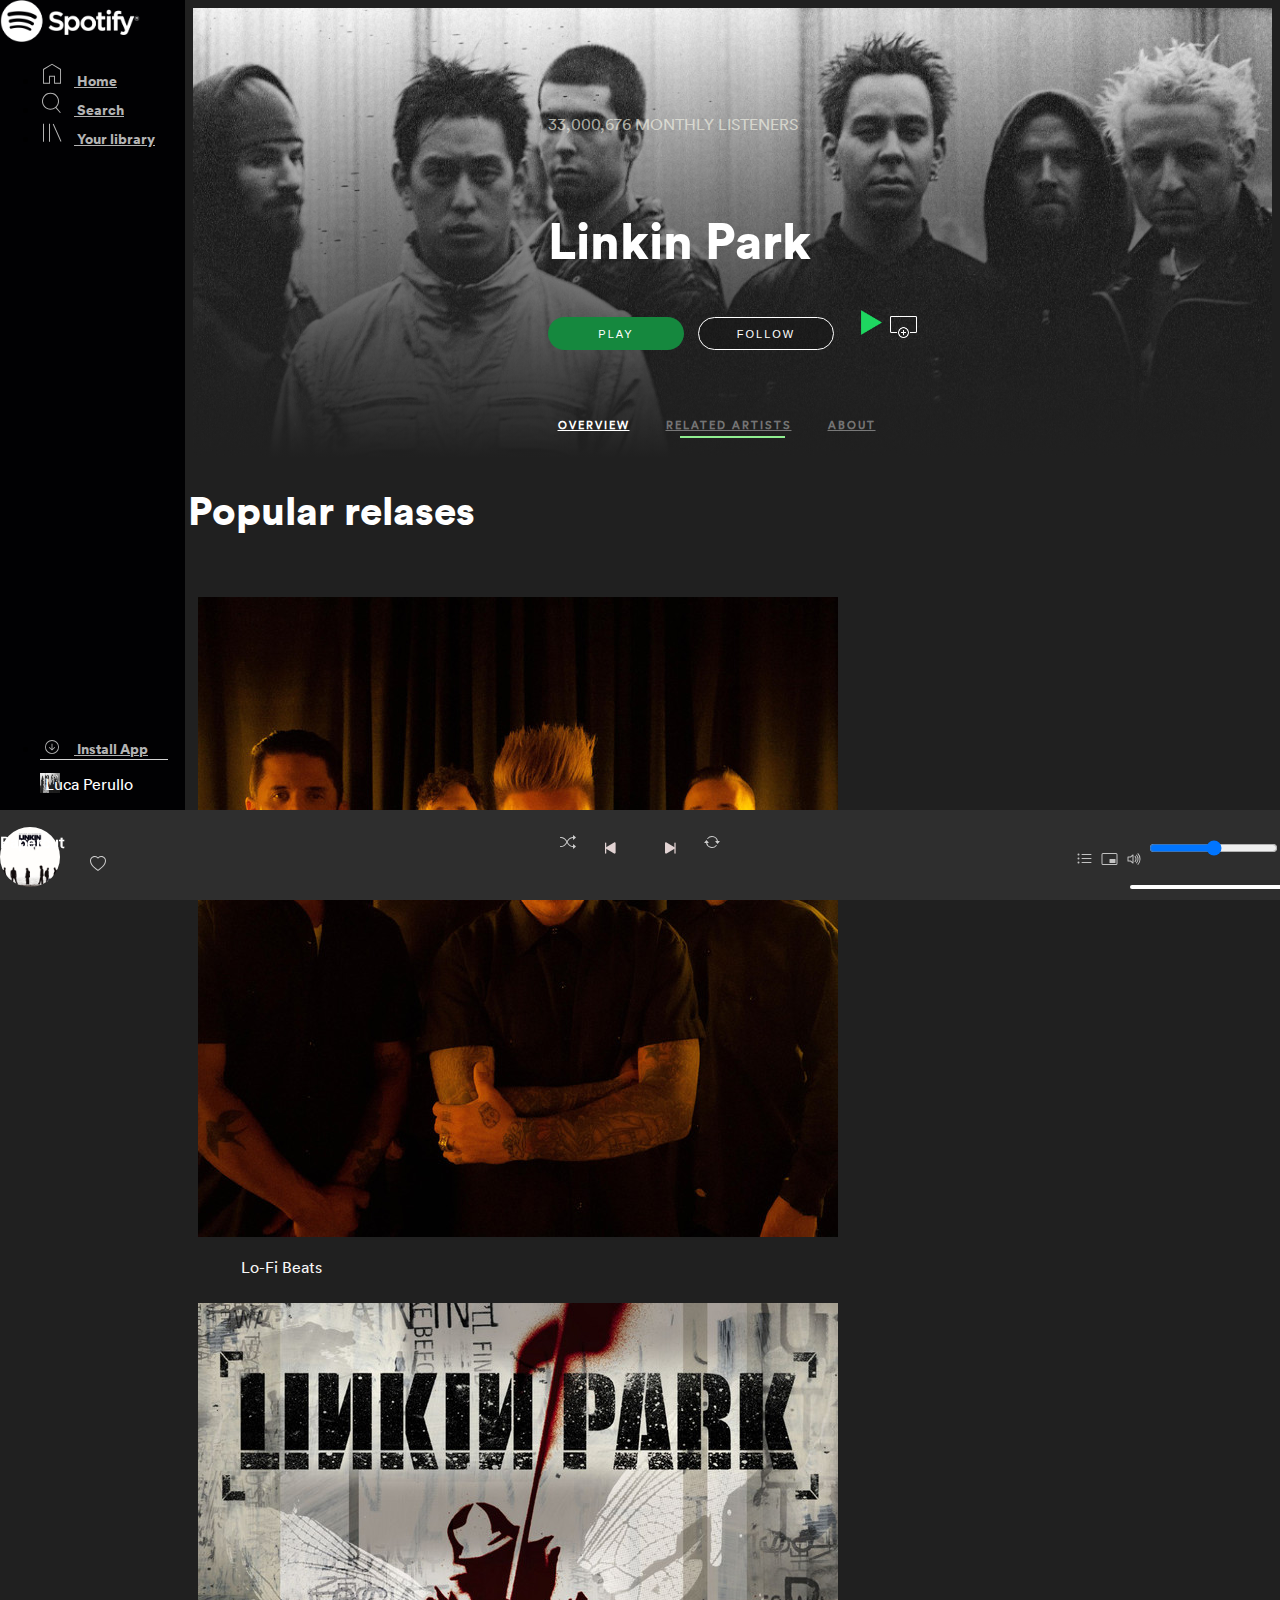
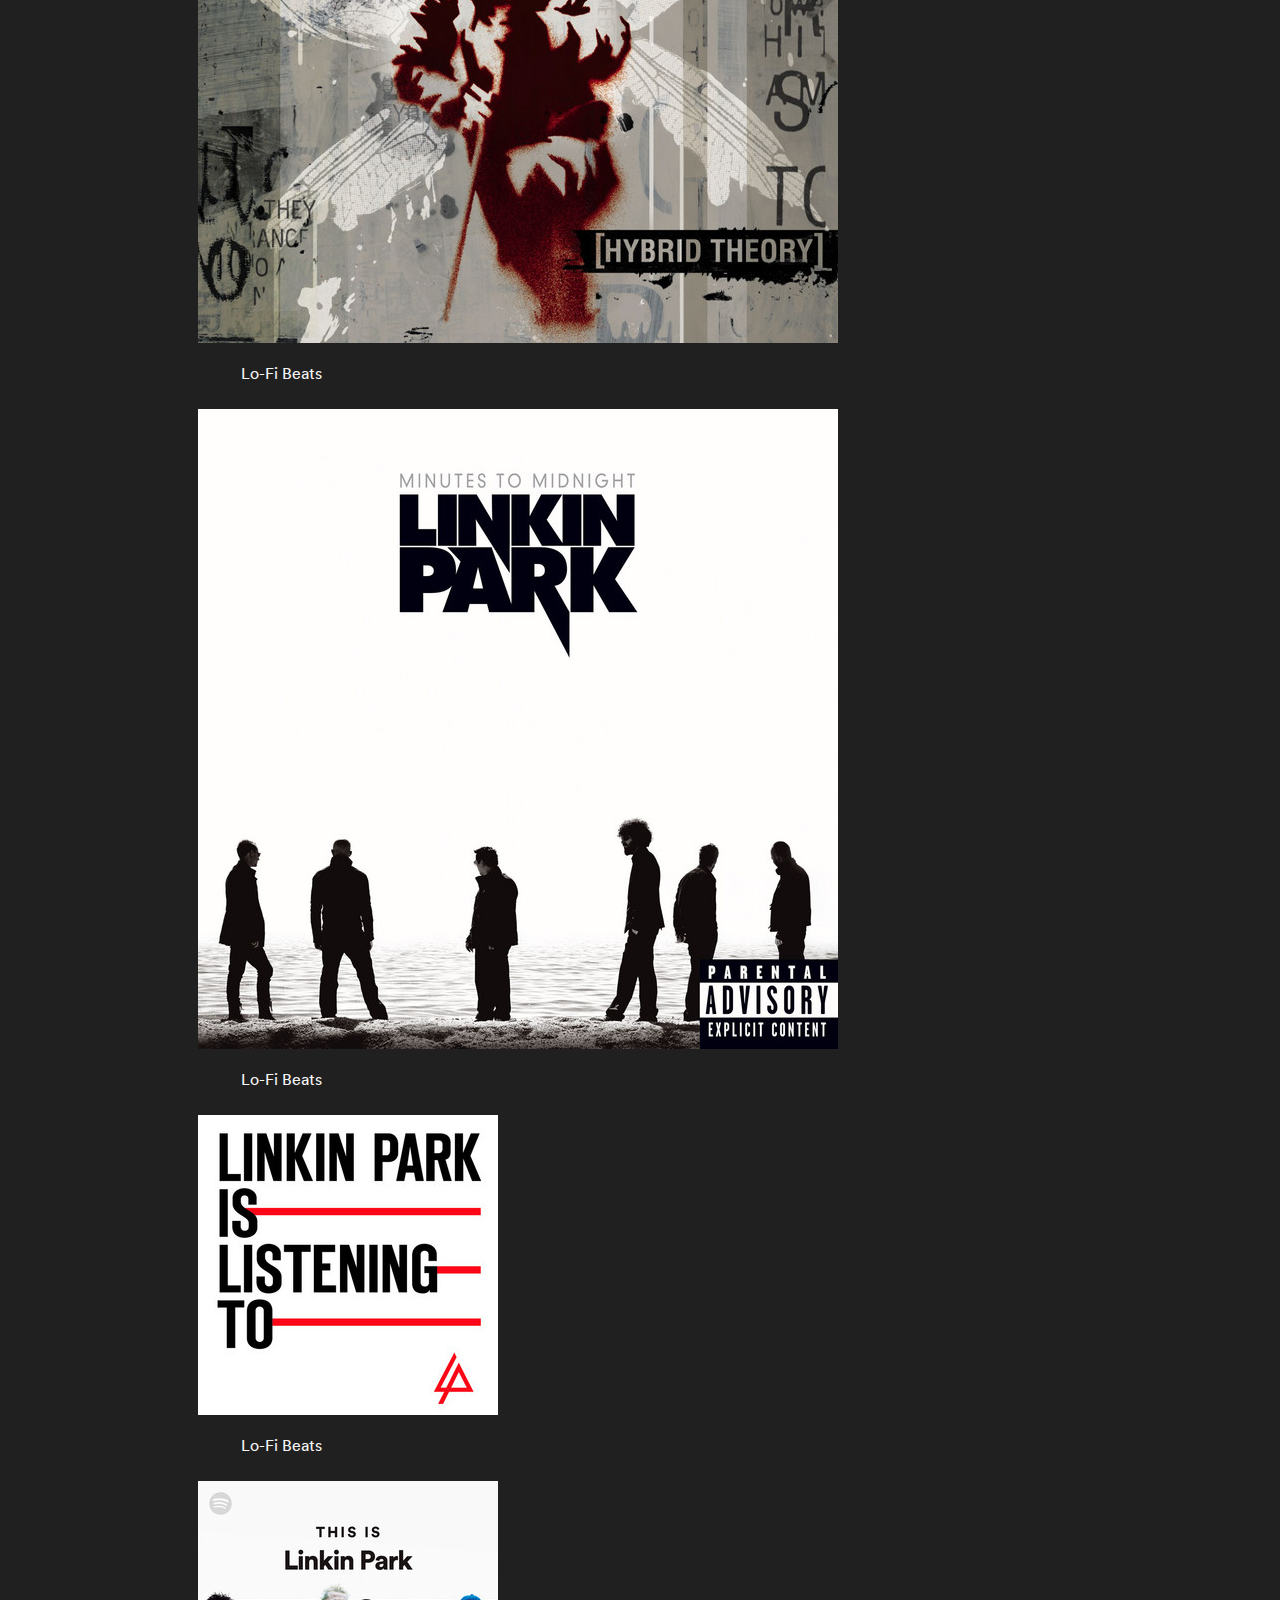
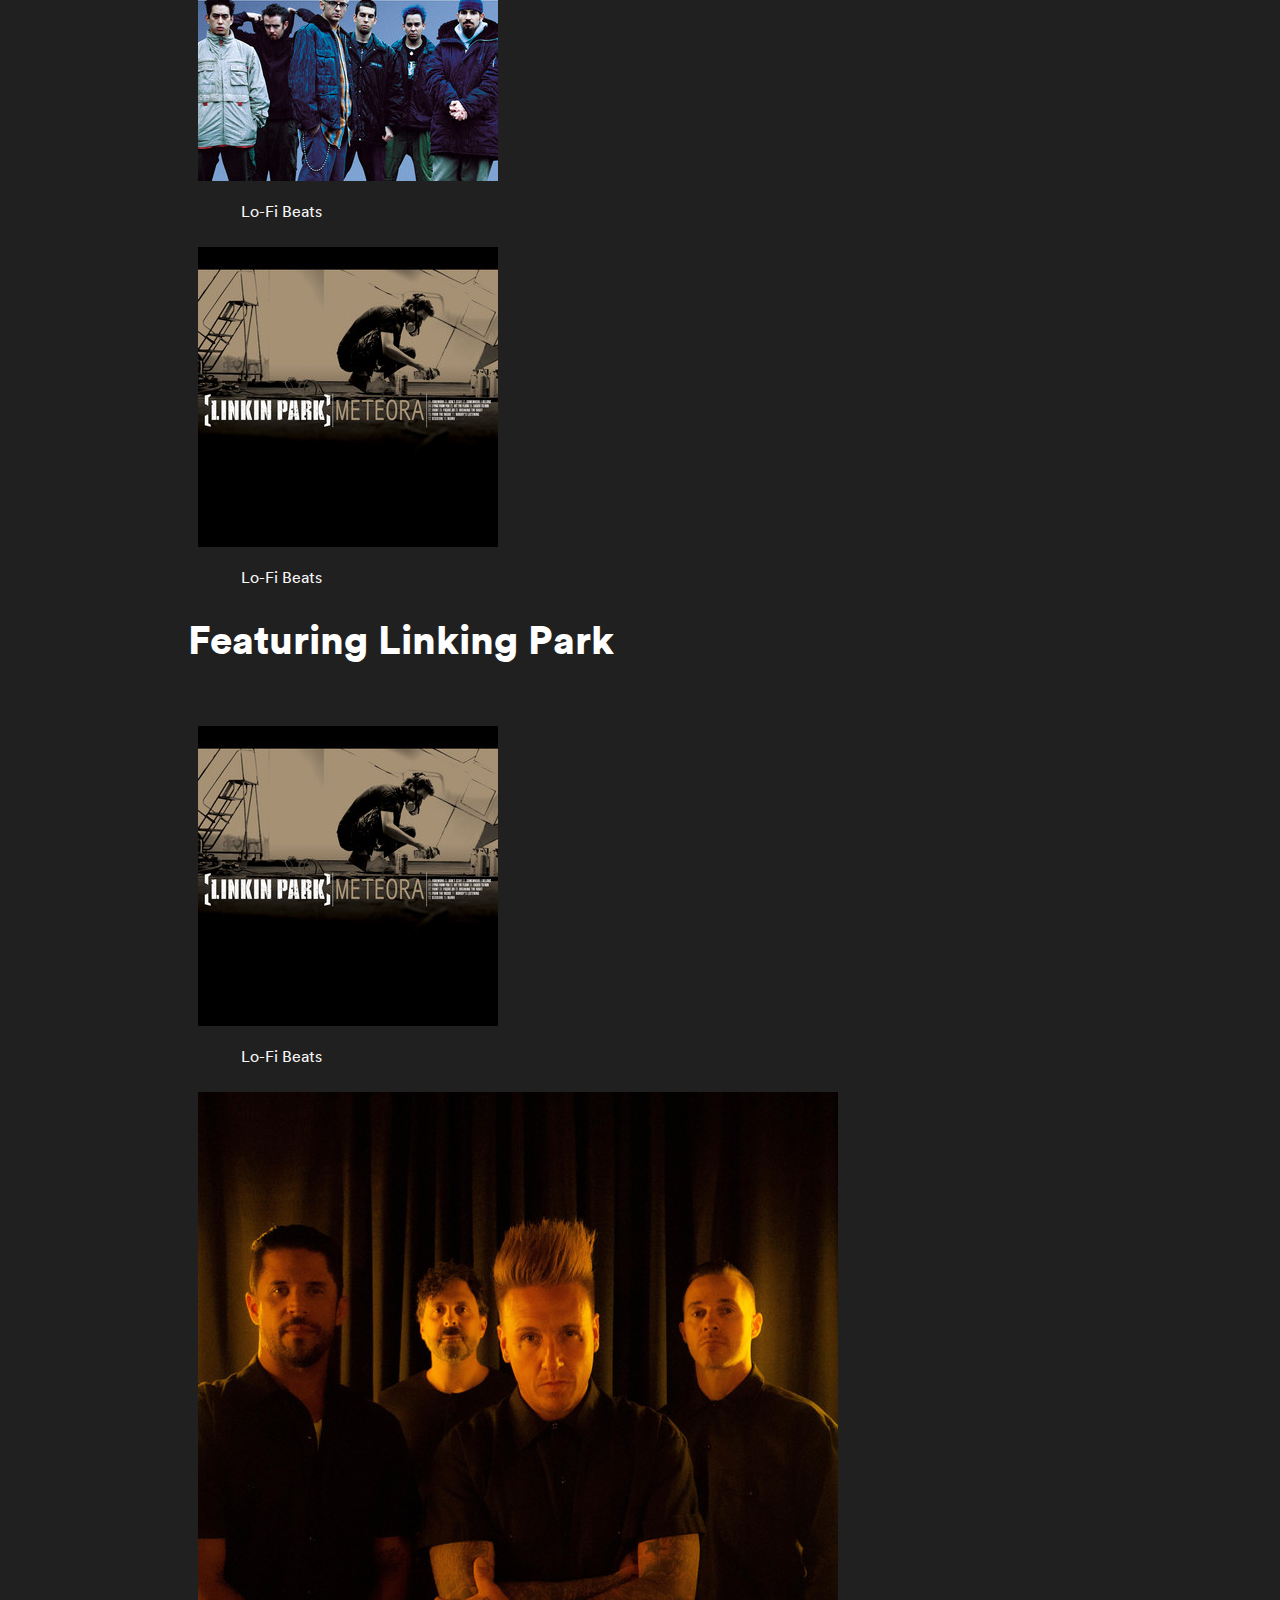
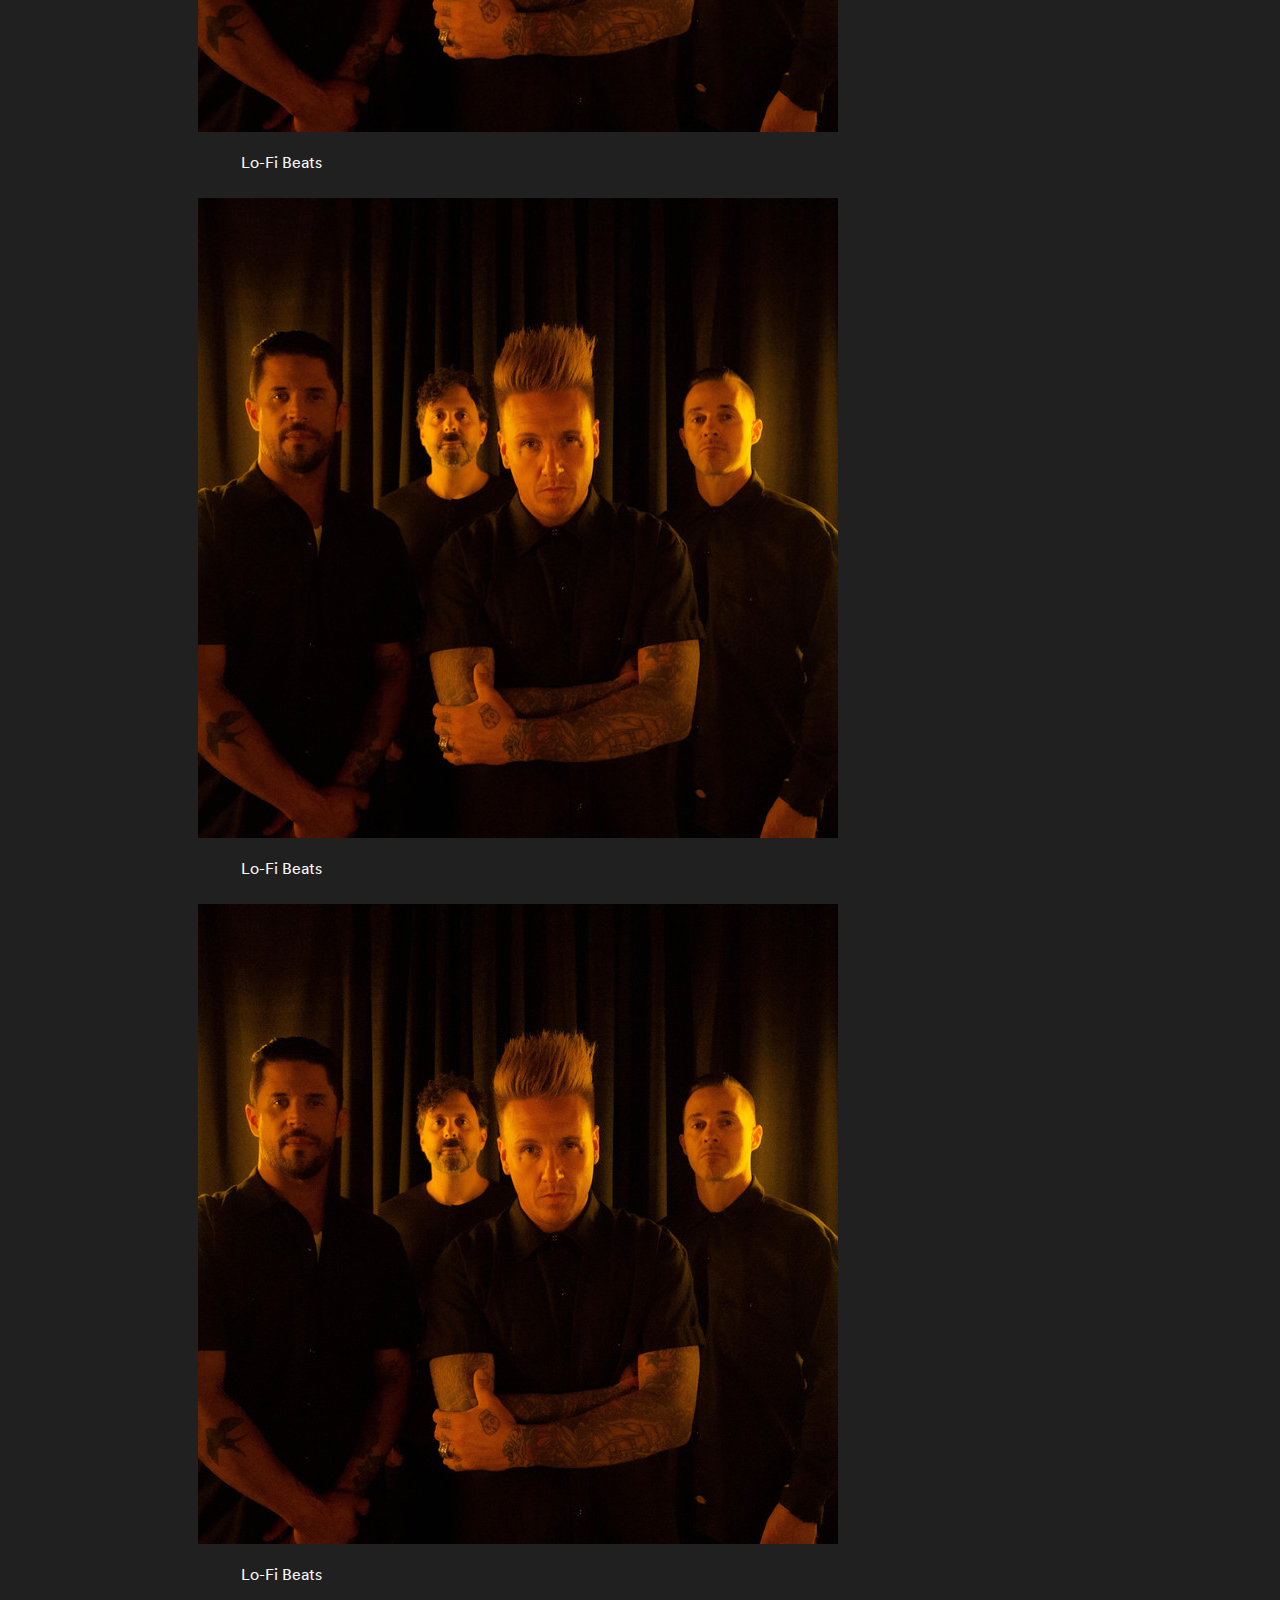
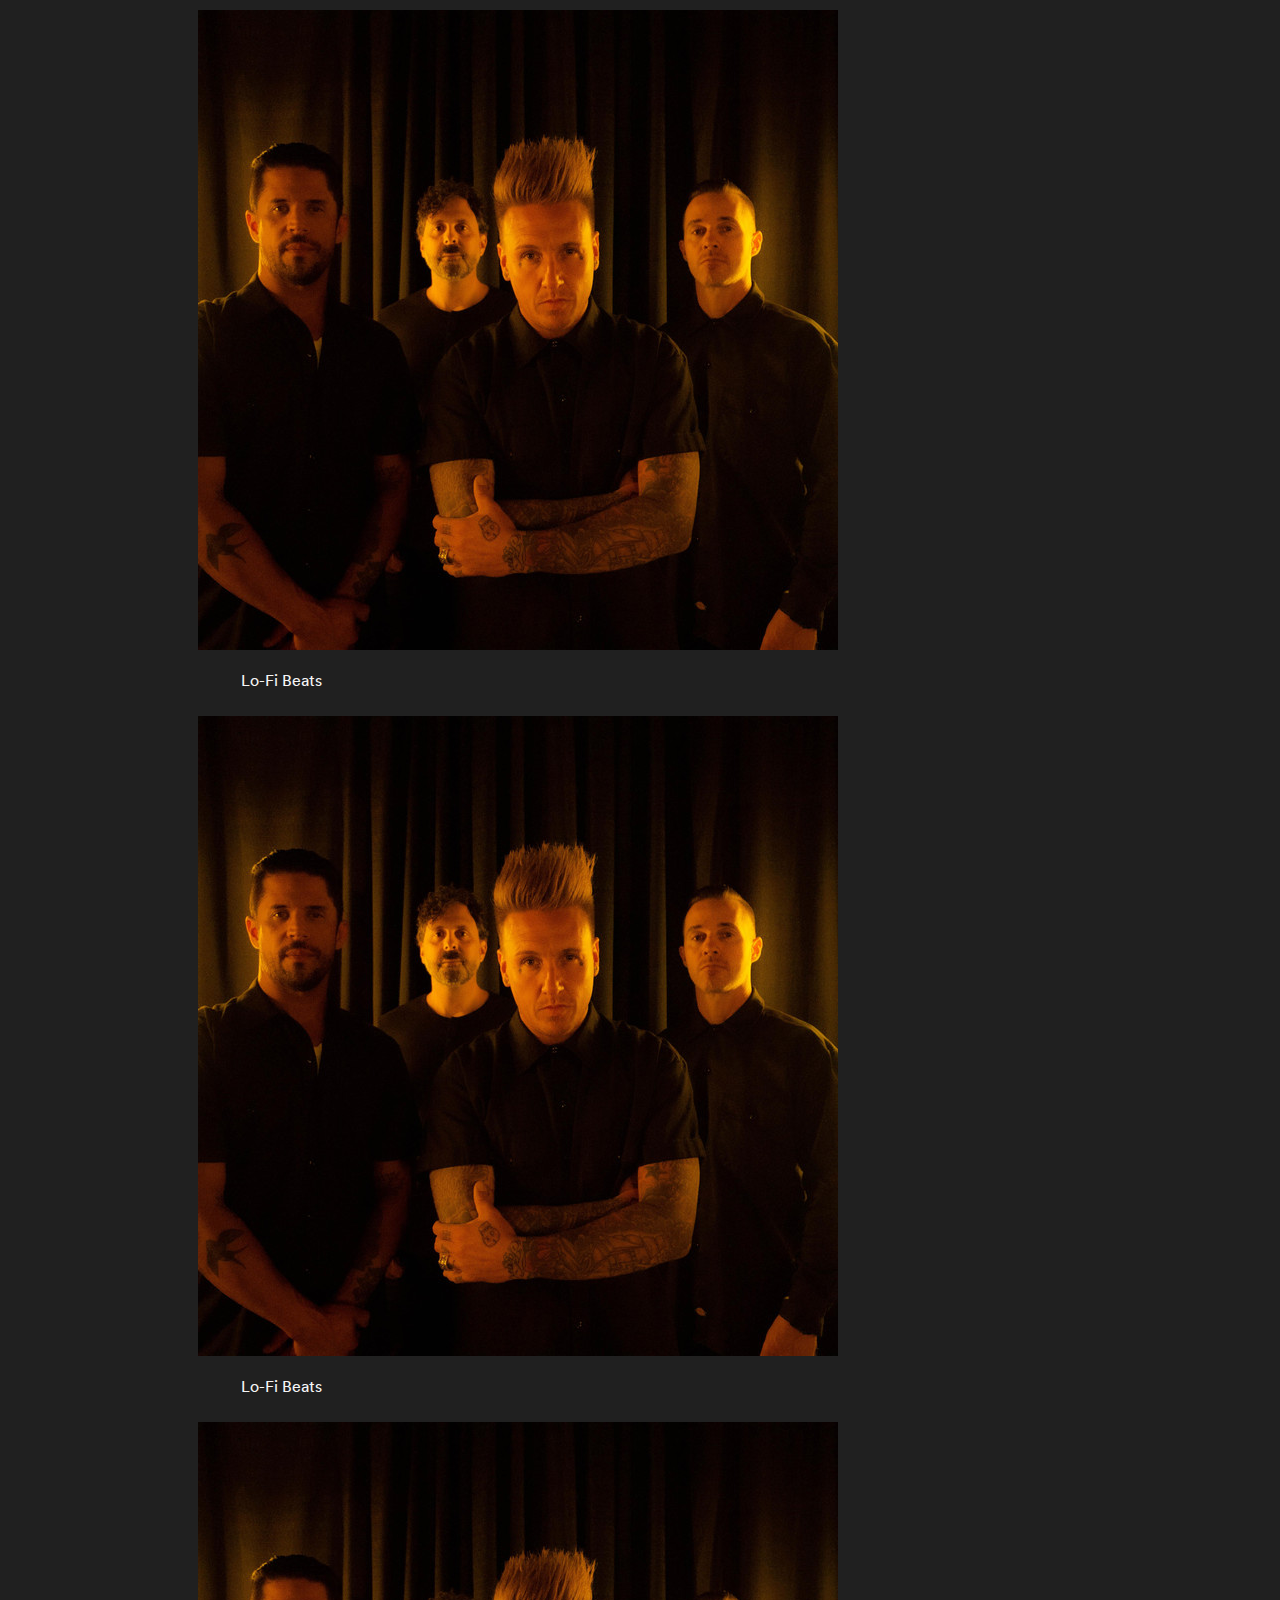
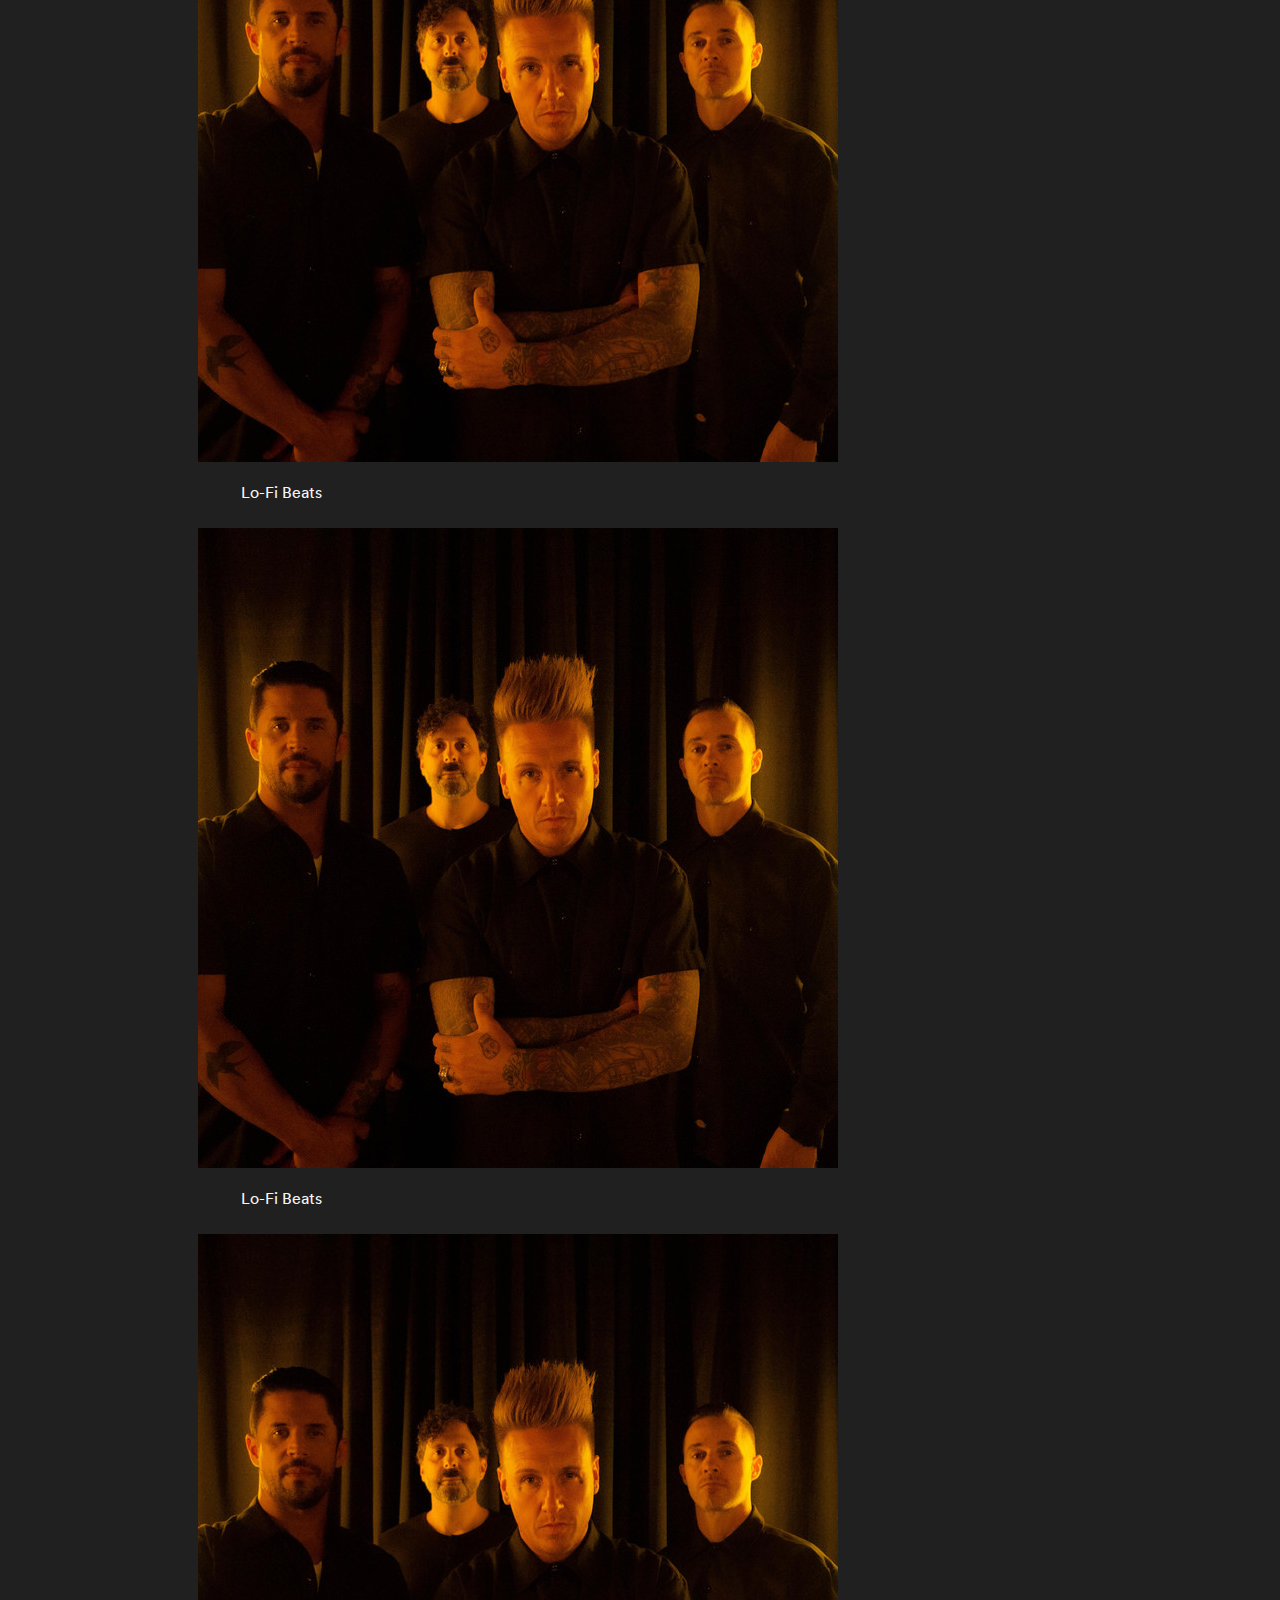
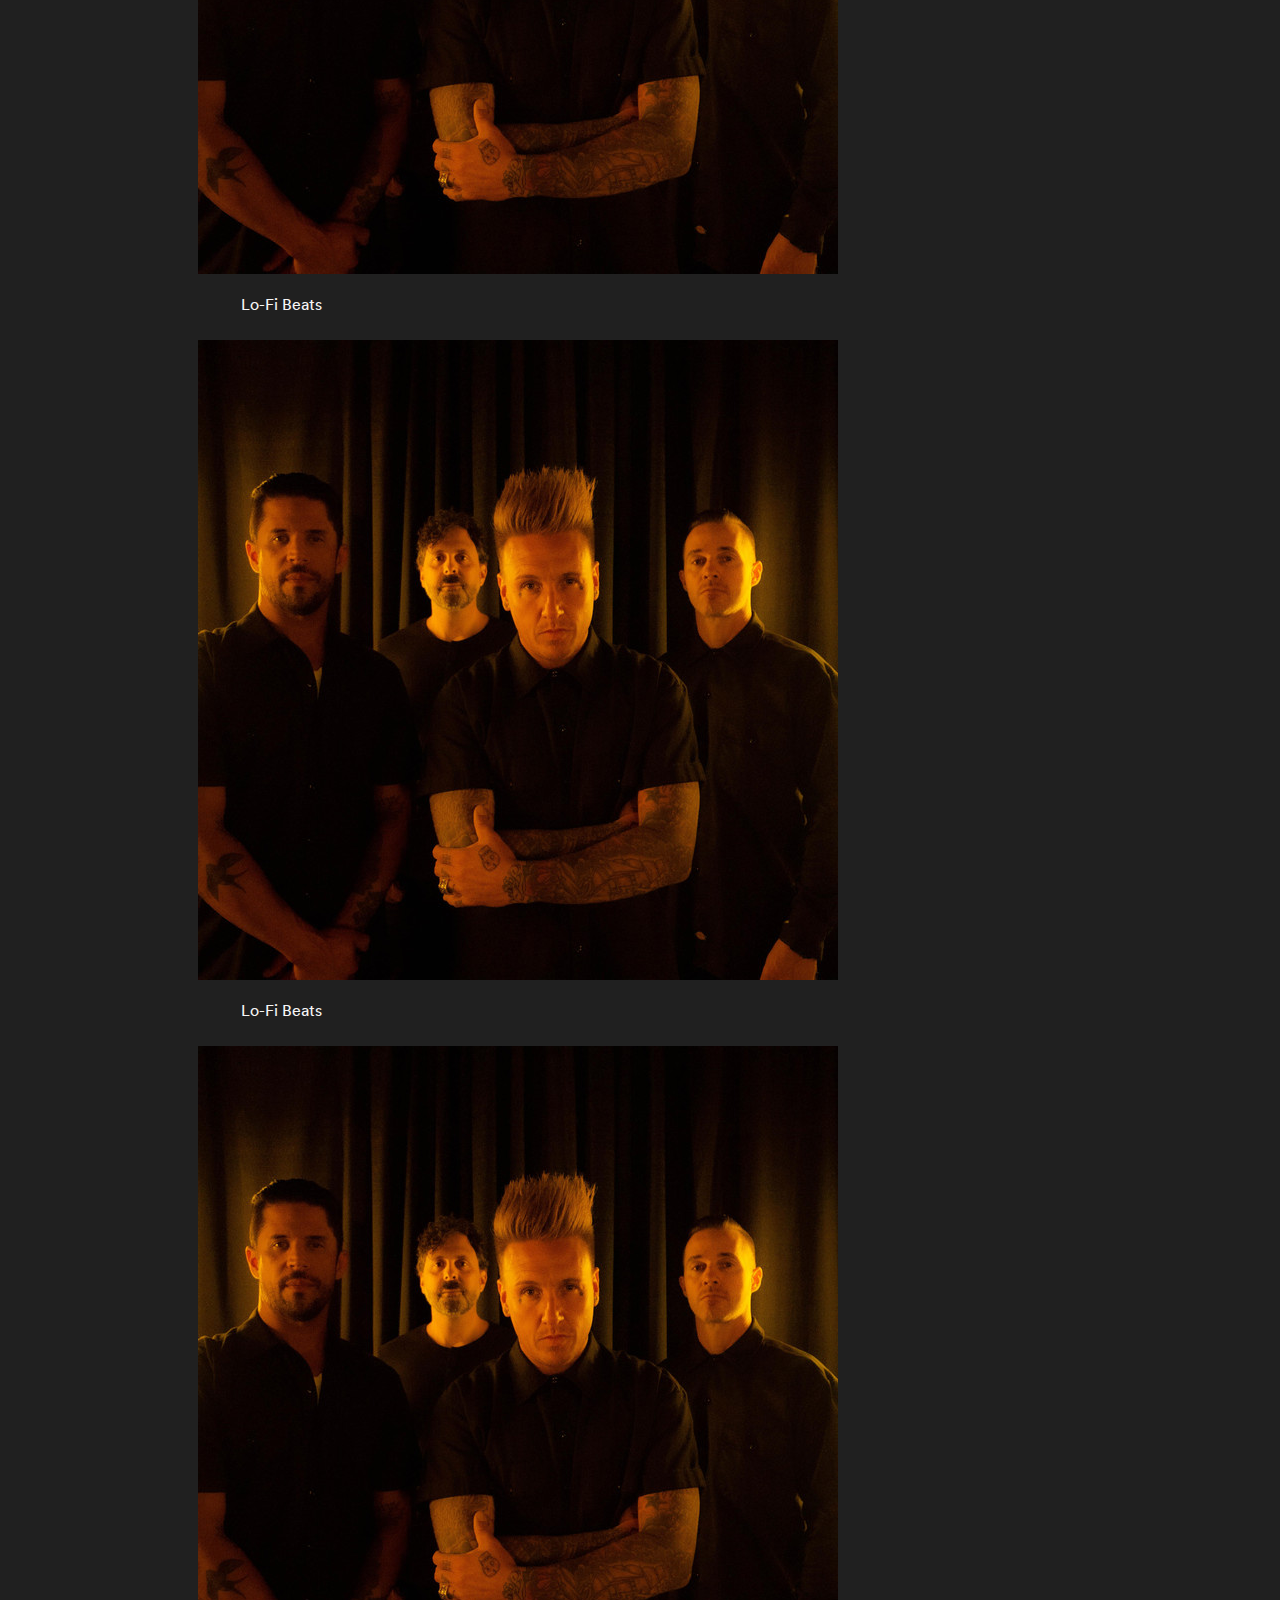
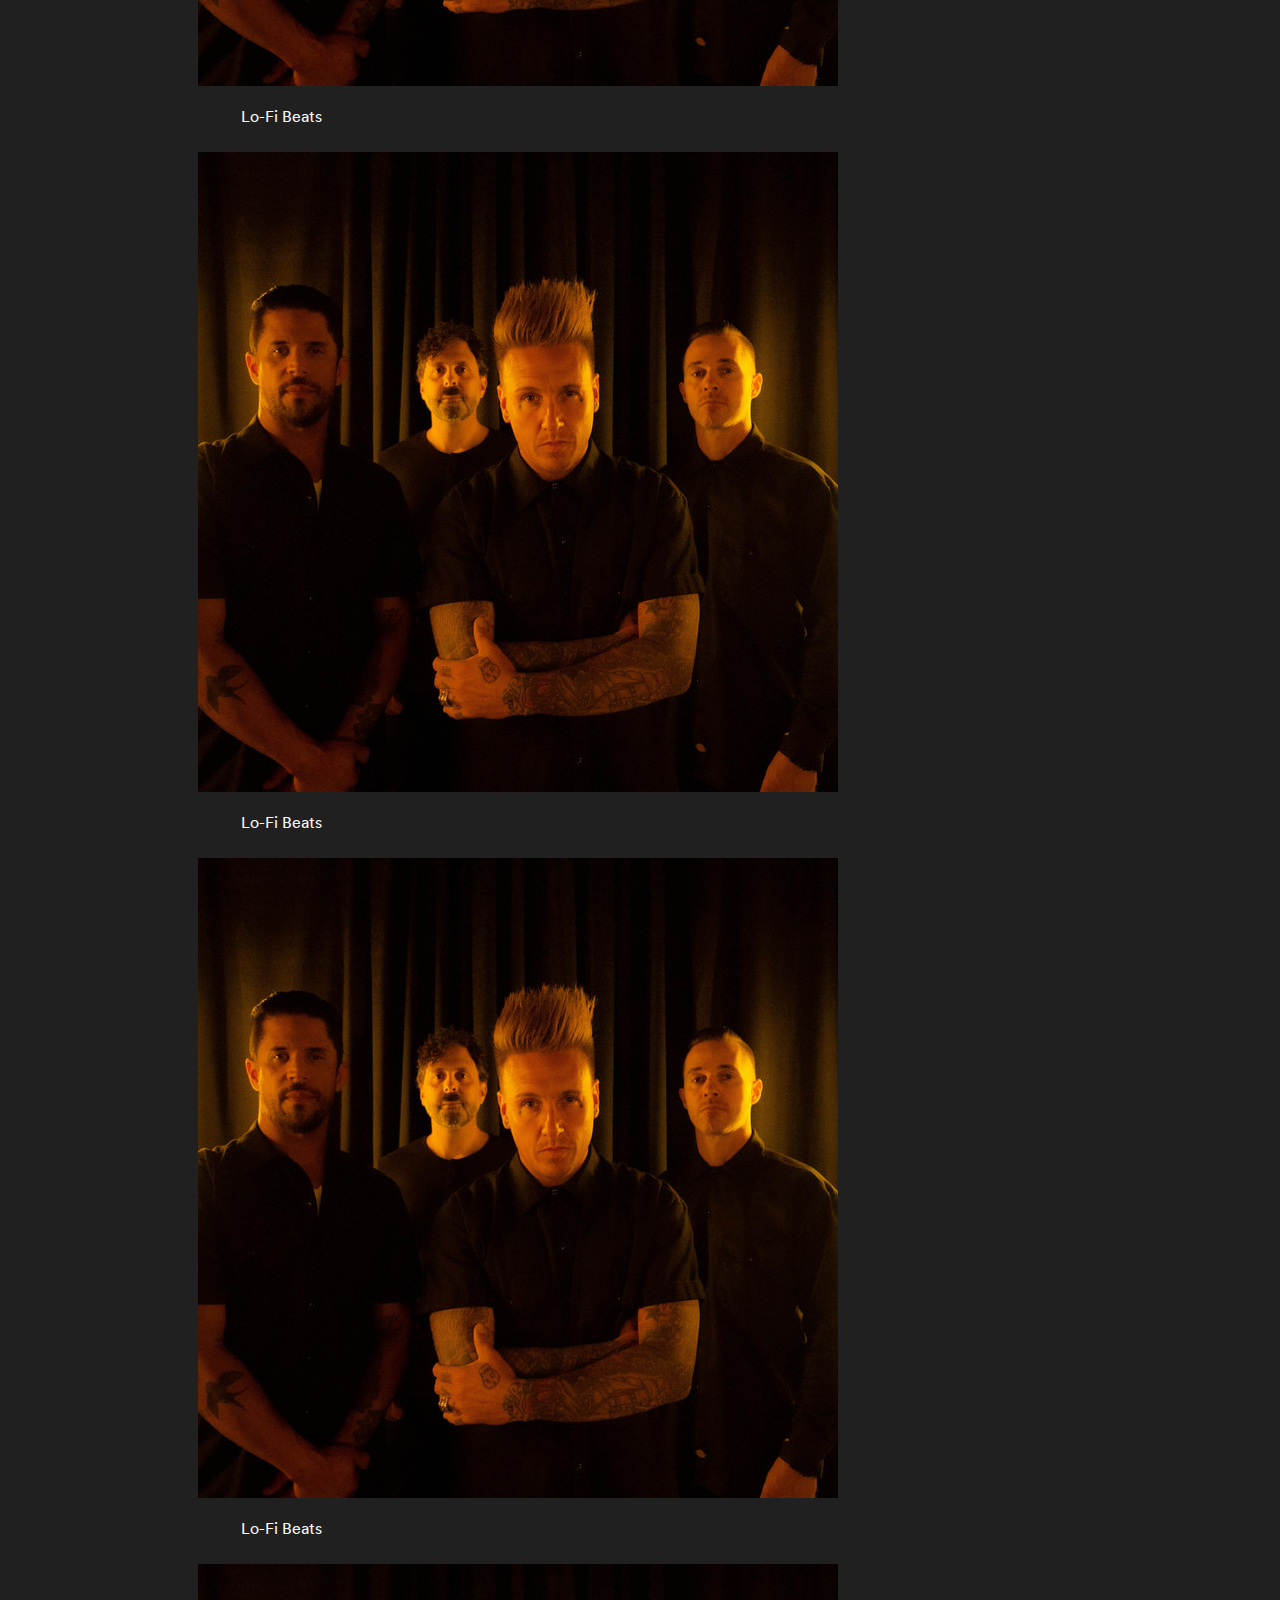
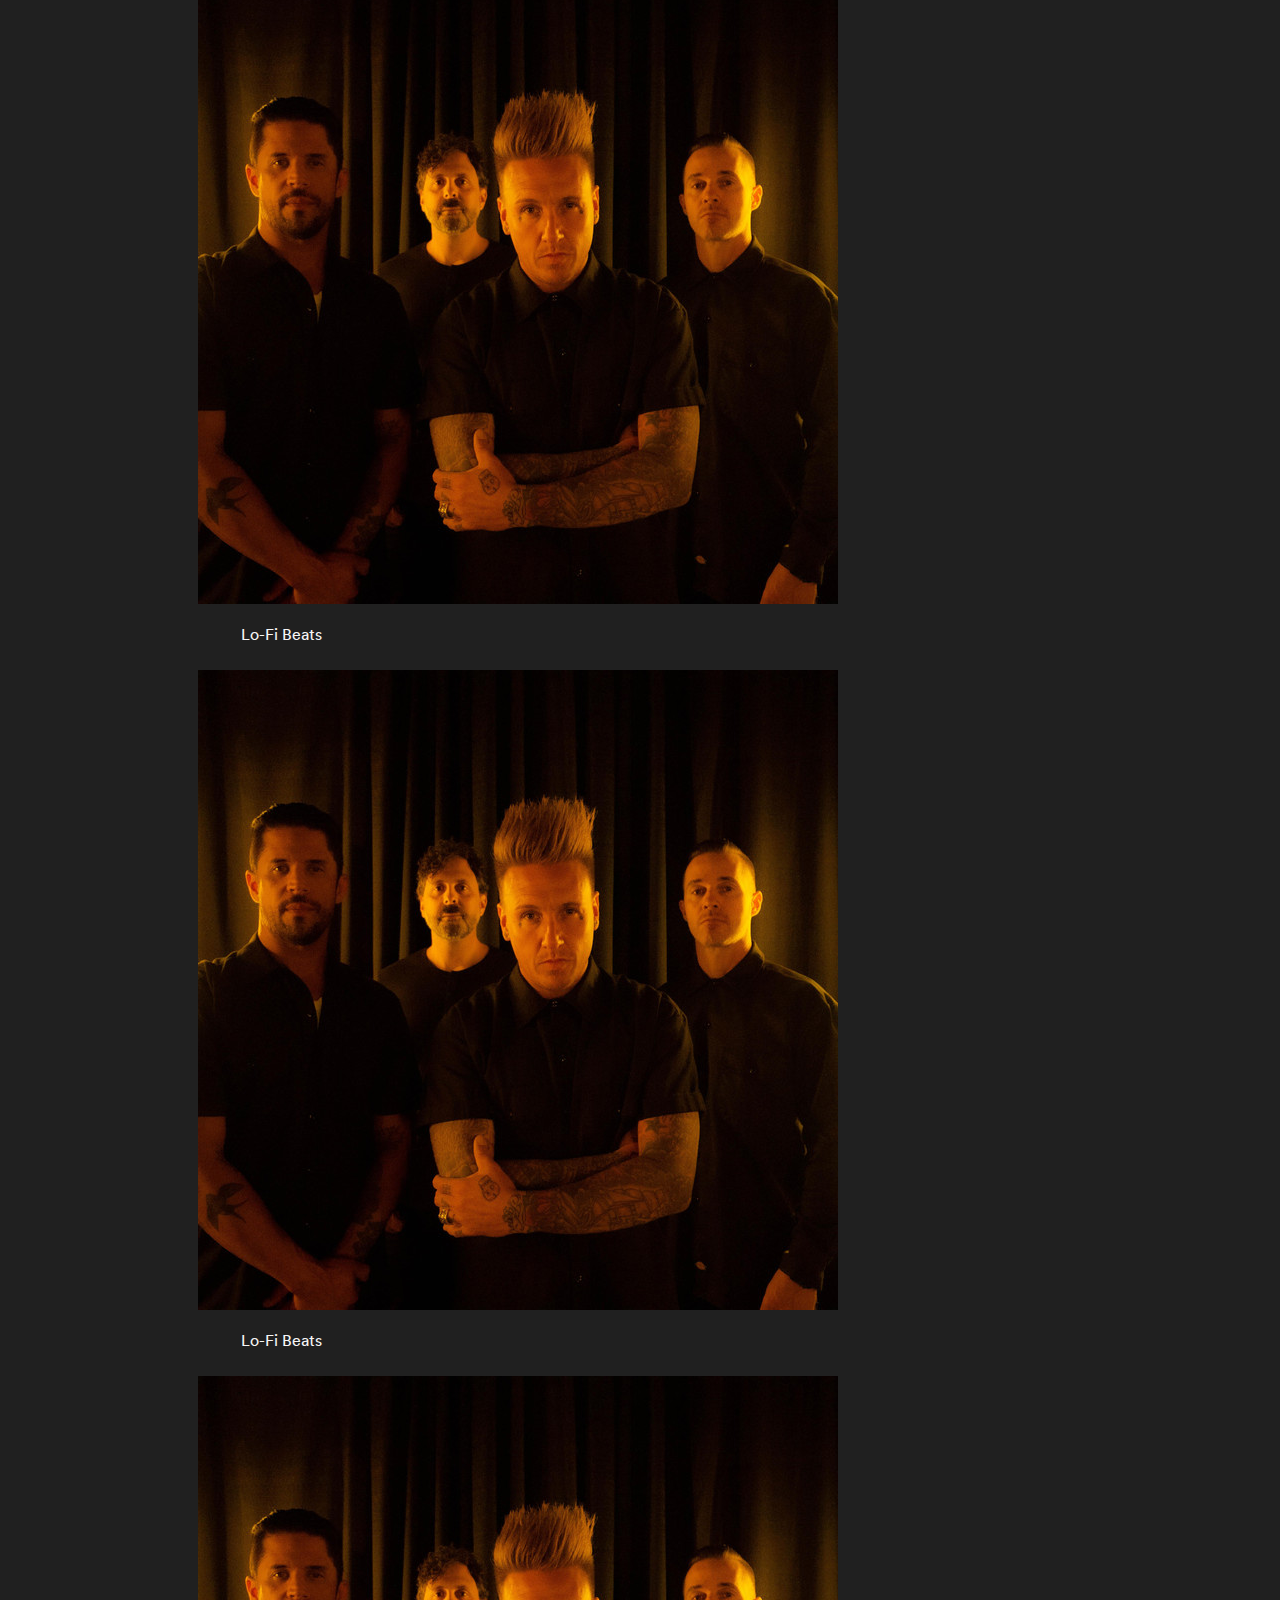
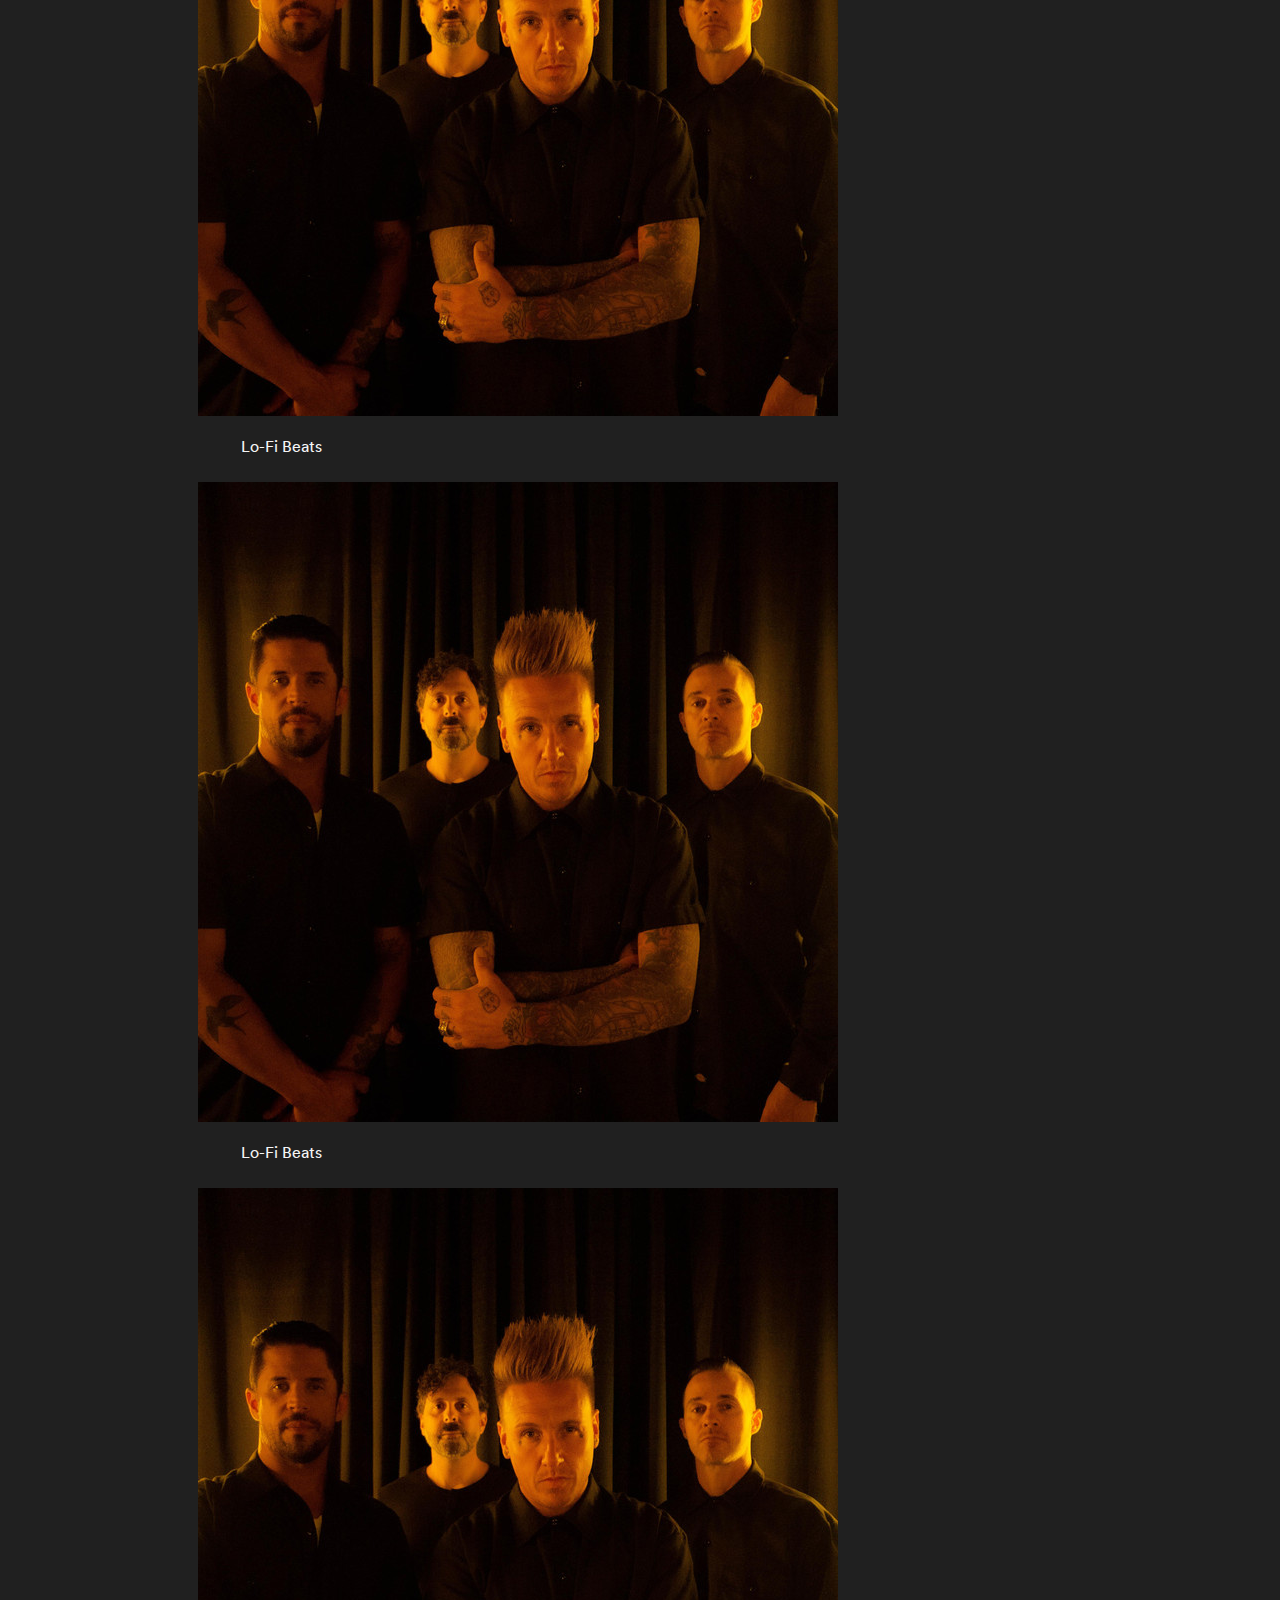
==== album.html @ b0aa2087 "Merge branch 'master' into bongobongo" ====
<!doctype html>
<html lang="en">
  <head>
    <!-- Required meta tags -->
    <meta charset="utf-8">
    <meta name="viewport" content="width=device-width, initial-scale=1, shrink-to-fit=no">

    <!-- Bootstrap CSS -->
    <link rel="stylesheet" href="https://cdn.jsdelivr.net/npm/bootstrap@4.5.3/dist/css/bootstrap.min.css" integrity="sha384-TX8t27EcRE3e/ihU7zmQxVncDAy5uIKz4rEkgIXeMed4M0jlfIDPvg6uqKI2xXr2" crossorigin="anonymous">
    <!-- css -->
    <link rel="stylesheet" href="styles/style.css">

    <!--FONT AWESOME-->
    <link
      rel="stylesheet"
      href="https://use.fontawesome.com/releases/v5.15.1/css/all.css"
      integrity="sha384-vp86vTRFVJgpjF9jiIGPEEqYqlDwgyBgEF109VFjmqGmIY/Y4HV4d3Gp2irVfcrp"
      crossorigin="anonymous"
    />
    <link rel="icon" href="imgs/spotifymainlogo.ico">
    <title>Album Page!</title>
  </head>
  <body id="album-body">

    <div class="btn-group dropright">
      <button style=" z-index: 100;" type="button" class="btn dropdown-toggle" data-toggle="dropdown" aria-haspopup="true" aria-expanded="false">
        <i class="fab fa-spotify"></i>
      </button>
      <div class="dropdown-menu">
        <a class="dropdown-item" href="index.html">Home</a>
        <a class="dropdown-item" href="artist.html">Search</a>
        <a class="dropdown-item" href="album.html">Your library</a>
        <div class="dropdown-divider"></div>
        <a class="dropdown-item" href="Register.html">Sign Up</a>
        <a class="dropdown-item" href="login.html">Login</a>
      </div>
    </div>

    <section id="album-banner" class="">
    <div class="jumbotron py-0 align-items-center text-center">
     
        
        <div class="buttonbox">
          <p  class="text-center p-0 m-0 listeners">33,000,676 MONTHLY LISTENERS</p>

            <h1 id="groupName">Linkin Park</h1>
        <button id="playbtn" class="btn-play d-none d-md-inline-block">PLAY</button>

        <button id="followbtn" class="btn-follow d-none d-md-inline-block">FOLLOW</button>
        <img src="imgs/i-play icon.png" width="31" class="btn-i-play d-inline-block d-md-none mr-3"/>
        <img style="transform: rotate(90deg);" src="imgs/a-album-icon.png"  width="27" class="btn-a-album d-inline-block d-md-none mr-3"/>
        <i class="fas fa-ellipsis-h mt-1 d-none d-md-inline-block"></i>
        <i class="fas fa-ellipsis-h mt-1 d-inline-block d-md-none"></i>

    </div>
          <img style="width: 100%; height: 50vh;object-fit: cover;" class="img-fluid" src="imgs/hero.jpg" alt="album cover">
          <div class="wrapper-img"></div>
          <div class="row d-flex justify-content-center contentnav">
            <div class="list-group list-group-horizontal" id="list-tab" role="tablist">
              <a class="list-group-item list-group-item-action active" id="list-home-list" data-toggle="list" href="#list-home" role="tab" aria-controls="home">Overview</a>
              <a class="list-group-item list-group-item-action" id="list-profile-list" data-toggle="list" href="#list-profile" role="tab" aria-controls="profile">Related Artists</a>
              <a class="list-group-item list-group-item-action" id="list-messages-list" data-toggle="list" href="#list-messages" role="tab" aria-controls="messages">About</a>
            
            </div>
          </div>
          </div>

    </section>
    <div id="containerfix" class="container-fluid">
      
      <div class="row">
        <div class="tab-content" id="nav-tabContent">
          <div class="tab-pane fade show active" id="list-home" role="tabpanel" aria-labelledby="list-home-list"> 
            <!-- ALBUM CARDS -->
            <div  class="container-fluid">
              <h1 style="color: white; font-size: 40px;margin-bottom: 50px;">Popular relases</h1>
              <div class="row">
                  <div class="col col-12 col-sm-6 col-lg-4 col-xl-2">
                    <div class="card">
                      <img
                        src="imgs/l1.jpg"
                        class="card-img-top"
                        alt="..."
                      />
                      <div class="imgIcon">
                      </div>
                      <div class="card-body album">
                        <p class="card-text">Lo-Fi Beats</p>
                      </div>
                    </div>
                  </div>
                  <div class="col col-12 col-sm-6 col-lg-4 col-xl-2">
                    <div class="card mr-5">
                      <img
                        src="imgs/l2.jpg"
                        class="card-img-top"
                        alt="..."
                      />
                      <div class="imgIcon">
                      </div>
                      <div class="card-body album">
                        <p class="card-text">Lo-Fi Beats</p>
                      </div>
                    </div>
                  </div>
                  <div class="col col-12 col-sm-6 col-lg-4 col-xl-2">
                    <div class="card mr-5">
                      <img
                        src="imgs/l3.jpg"
                        class="card-img-top"
                        alt="..."
                      />
                      <div class="imgIcon">
                      </div>
                      <div class="card-body album">
                        <p class="card-text">Lo-Fi Beats</p>
                      </div>
                    </div>
                  </div>
                  <div class="col col-12 col-sm-6 col-lg-4 col-xl-2">
                    <div class="card mr-5">
                      <img
                        src="imgs/l4.jpg"
                        class="card-img-top"
                        alt="..."
                      />
                      <div class="imgIcon">
                      </div>
                      <div class="card-body album">
                        <p class="card-text">Lo-Fi Beats</p>
                      </div>
                    </div>
                  </div>
                  <div class="col col-12 col-sm-6 col-lg-4 col-xl-2">
                    <div class="card mr-5">
                      <img
                        src="imgs/l5.jpg"
                        class="card-img-top"
                        alt="..."
                      />
                      <div class="imgIcon">
                      </div>
                      <div class="card-body album">
                        <p class="card-text">Lo-Fi Beats</p>
                      </div>
                    </div>
                  </div>
                  <div class="col col-12 col-sm-6 col-lg-4 col-xl-2">
                    <div class="card mr-5">
                      <img
                        src="imgs/l6.jpg"
                        class="card-img-top"
                        alt="..."
                      />
                      <div class="imgIcon">
                      </div>
                      <div class="card-body album">
                        <p class="card-text">Lo-Fi Beats</p>
                      </div>
                    </div>
                  </div>
                </div>
                <h1 style="color: white; font-size: 40px;margin-bottom: 50px;">Featuring Linking Park</h1>
                <div class="row">
                  <div class="col col-12 col-sm-6 col-lg-4 col-xl-2">
                    <div class="card mr-5">
                      <img
                        src="imgs/l6.jpg"
                        class="card-img-top"
                        alt="..."
                      />
                      <div class="imgIcon">
                      </div>
                      <div class="card-body album">
                        <p class="card-text">Lo-Fi Beats</p>
                      </div>
                    </div>
                  </div>
                  <div class="col col-12 col-sm-6 col-lg-4 col-xl-2">
                    <div class="card mr-5">
                      <img
                        src="imgs/l1.jpg"
                        class="card-img-top"
                        alt="..."
                      />
                      <div class="imgIcon">
                      </div>
                      <div class="card-body album">
                        <p class="card-text">Lo-Fi Beats</p>
                      </div>
                    </div>
                  </div>
                  <div class="col col-12 col-sm-6 col-lg-4 col-xl-2">
                    <div class="card mr-5">
                      <img
                        src="imgs/l1.jpg"
                        class="card-img-top"
                        alt="..."
                      />
                      <div class="imgIcon">
                      </div>
                      <div class="card-body album">
                        <p class="card-text">Lo-Fi Beats</p>
                      </div>
                    </div>
                  </div>
                  <div class="col col-12 col-sm-6 col-lg-4 col-xl-2">
                    <div class="card mr-5">
                      <img
                        src="imgs/l1.jpg"
                        class="card-img-top"
                        alt="..."
                      />
                      <div class="imgIcon">
                      </div>
                      <div class="card-body album">
                        <p class="card-text">Lo-Fi Beats</p>
                      </div>
                    </div>
                  </div>
                  <div class="col col-12 col-sm-6 col-lg-4 col-xl-2">
                    <div class="card mr-5">
                      <img
                        src="imgs/l1.jpg"
                        class="card-img-top"
                        alt="..."
                      />
                      <div class="imgIcon">
                      </div>
                      <div class="card-body album">
                        <p class="card-text">Lo-Fi Beats</p>
                      </div>
                    </div>
                  </div>
                  <div class="col col-12 col-sm-6 col-lg-4 col-xl-2">
                    <div class="card mr-5">
                      <img
                        src="imgs/l1.jpg"
                        class="card-img-top"
                        alt="..."
                      />
                      <div class="imgIcon">
                      </div>
                      <div class="card-body album">
                        <p class="card-text">Lo-Fi Beats</p>
                      </div>
                    </div>
                  </div>
                </div>
                <div class="row">
                  <div class="col col-12 col-sm-6 col-lg-4 col-xl-2">
                    <div class="card mr-5">
                      <img
                        src="imgs/l1.jpg"
                        class="card-img-top"
                        alt="..."
                      />
                      <div class="imgIcon">
                      </div>
                      <div class="card-body album">
                        <p class="card-text">Lo-Fi Beats</p>
                      </div>
                    </div>
                  </div>
                  <div class="col col-12 col-sm-6 col-lg-4 col-xl-2">
                    <div class="card mr-5">
                      <img
                        src="imgs/l1.jpg"
                        class="card-img-top"
                        alt="..."
                      />
                      <div class="imgIcon">
                      </div>
                      <div class="card-body album">
                        <p class="card-text">Lo-Fi Beats</p>
                      </div>
                    </div>
                  </div>
                  <div class="col col-12 col-sm-6 col-lg-4 col-xl-2">
                    <div class="card mr-5">
                      <img
                        src="imgs/l1.jpg"
                        class="card-img-top"
                        alt="..."
                      />
                      <div class="imgIcon">
                      </div>
                      <div class="card-body album">
                        <p class="card-text">Lo-Fi Beats</p>
                      </div>
                    </div>
                  </div>
                  <div class="col col-12 col-sm-6 col-lg-4 col-xl-2">
                    <div class="card mr-5">
                      <img
                        src="imgs/l1.jpg"
                        class="card-img-top"
                        alt="..."
                      />
                      <div class="imgIcon">
                      </div>
                      <div class="card-body album">
                        <p class="card-text">Lo-Fi Beats</p>
                      </div>
                    </div>
                  </div>
                  <div class="col col-12 col-sm-6 col-lg-4 col-xl-2">
                    <div class="card mr-5">
                      <img
                        src="imgs/l1.jpg"
                        class="card-img-top"
                        alt="..."
                      />
                      <div class="imgIcon">
                      </div>
                      <div class="card-body album">
                        <p class="card-text">Lo-Fi Beats</p>
                      </div>
                    </div>
                  </div>
                  <div class="col col-12 col-sm-6 col-lg-4 col-xl-2">
                    <div class="card mr-5">
                      <img
                        src="imgs/l1.jpg"
                        class="card-img-top"
                        alt="..."
                      />
                      <div class="imgIcon">
                      </div>
                      <div class="card-body album">
                        <p class="card-text">Lo-Fi Beats</p>
                      </div>
                    </div>
                  </div>
                </div>
                <div class="row">
                  <div class="col col-12 col-sm-6 col-lg-4 col-xl-2">
                    <div class="card mr-5">
                      <img
                        src="imgs/l1.jpg"
                        class="card-img-top"
                        alt="..."
                      />
                      <div class="imgIcon">
                      </div>
                      <div class="card-body album">
                        <p class="card-text">Lo-Fi Beats</p>
                      </div>
                    </div>
                  </div>
                  <div class="col col-12 col-sm-6 col-lg-4 col-xl-2">
                    <div class="card mr-5">
                      <img
                        src="imgs/l1.jpg"
                        class="card-img-top"
                        alt="..."
                      />
                      <div class="imgIcon">
                      </div>
                      <div class="card-body album">
                        <p class="card-text">Lo-Fi Beats</p>
                      </div>
                    </div>
                  </div>
                  <div class="col col-12 col-sm-6 col-lg-4 col-xl-2">
                    <div class="card mr-5">
                      <img
                        src="imgs/l1.jpg"
                        class="card-img-top"
                        alt="..."
                      />
                      <div class="imgIcon">
                      </div>
                      <div class="card-body album">
                        <p class="card-text">Lo-Fi Beats</p>
                      </div>
                    </div>
                  </div>
                  <div class="col col-12 col-sm-6 col-lg-4 col-xl-2">
                    <div class="card mr-5">
                      <img
                        src="imgs/l1.jpg"
                        class="card-img-top"
                        alt="..."
                      />
                      <div class="imgIcon">
                      </div>
                      <div class="card-body album">
                        <p class="card-text">Lo-Fi Beats</p>
                      </div>
                    </div>
                  </div>
                  <div class="col col-12 col-sm-6 col-lg-4 col-xl-2">
                    <div class="card mr-5">
                      <img
                        src="imgs/l1.jpg"
                        class="card-img-top"
                        alt="..."
                      />
                      <div class="imgIcon">
                      </div>
                      <div class="card-body album">
                        <p class="card-text">Lo-Fi Beats</p>
                      </div>
                    </div>
                  </div>
                  <div class="col col-12 col-sm-6 col-lg-4 col-xl-2">
                    <div class="card mr-5">
                      <img
                        src="imgs/l1.jpg"
                        class="card-img-top"
                        alt="..."
                      />
                      <div class="imgIcon">
                      </div>
                      <div class="card-body album">
                        <p class="card-text">Lo-Fi Beats</p>
                      </div>
                    </div>
                  </div>
                </div>
                <div class="row">
                  <div class="col col-12 col-sm-6 col-lg-4 col-xl-2">
                    <div class="card mr-5">
                      <img
                        src="imgs/l1.jpg"
                        class="card-img-top"
                        alt="..."
                      />
                      <div class="imgIcon">
                      </div>
                      <div class="card-body album">
                        <p class="card-text">Lo-Fi Beats</p>
                      </div>
                    </div>
                  </div>
                  <div class="col col-12 col-sm-6 col-lg-4 col-xl-2">
                    <div class="card mr-5">
                      <img
                        src="imgs/l1.jpg"
                        class="card-img-top"
                        alt="..."
                      />
                      <div class="imgIcon">
                      </div>
                      <div class="card-body album">
                        <p class="card-text">Lo-Fi Beats</p>
                      </div>
                    </div>
                  </div>
                  <div class="col col-12 col-sm-6 col-lg-4 col-xl-2">
                    <div class="card mr-5">
                      <img
                        src="imgs/l1.jpg"
                        class="card-img-top"
                        alt="..."
                      />
                      <div class="imgIcon">
                      </div>
                      <div class="card-body album">
                        <p class="card-text">Lo-Fi Beats</p>
                      </div>
                    </div>
                  </div>
                  <div class="col col-12 col-sm-6 col-lg-4 col-xl-2">
                    <div class="card mr-5">
                      <img
                        src="imgs/l1.jpg"
                        class="card-img-top"
                        alt="..."
                      />
                      <div class="imgIcon">
                      </div>
                      <div class="card-body album">
                        <p class="card-text">Lo-Fi Beats</p>
                      </div>
                    </div>
                  </div>
                  <div class="col col-12 col-sm-6 col-lg-4 col-xl-2">
                    <div class="card mr-5">
                      <img
                        src="imgs/l1.jpg"
                        class="card-img-top"
                        alt="..."
                      />
                      <div class="imgIcon">
                      </div>
                      <div class="card-body album">
                        <p class="card-text">Lo-Fi Beats</p>
                      </div>
                    </div>
                  </div>
                  <div class="col col-12 col-sm-6 col-lg-4 col-xl-2">
                    <div class="card mr-5">
                      <img
                        src="imgs/l1.jpg"
                        class="card-img-top"
                        alt="..."
                      />
                      <div class="imgIcon">
                      </div>
                      <div class="card-body album">
                        <p class="card-text">Lo-Fi Beats</p>
                      </div>
                    </div>
                  </div>
                </div>
                <div class="row">
                  <div class="col col-12 col-sm-6 col-lg-4 col-xl-2">
                    <div class="card mr-5">
                      <img
                        src="imgs/l1.jpg"
                        class="card-img-top"
                        alt="..."
                      />
                      <div class="imgIcon">
                      </div>
                      <div class="card-body album">
                        <p class="card-text">Lo-Fi Beats</p>
                      </div>
                    </div>
                  </div>
                  <div class="col col-12 col-sm-6 col-lg-4 col-xl-2">
                    <div class="card mr-5">
                      <img
                        src="imgs/l1.jpg"
                        class="card-img-top"
                        alt="..."
                      />
                      <div class="imgIcon">
                      </div>
                      <div class="card-body album">
                        <p class="card-text">Lo-Fi Beats</p>
                      </div>
                    </div>
                  </div>
                  <div class="col col-12 col-sm-6 col-lg-4 col-xl-2">
                    <div class="card mr-5">
                      <img
                        src="imgs/l1.jpg"
                        class="card-img-top"
                        alt="..."
                      />
                      <div class="imgIcon">
                      </div>
                      <div class="card-body album">
                        <p class="card-text">Lo-Fi Beats</p>
                      </div>
                    </div>
                  </div>
                  <div class="col col-12 col-sm-6 col-lg-4 col-xl-2">
                    <div class="card mr-5">
                      <img
                        src="imgs/l1.jpg"
                        class="card-img-top"
                        alt="..."
                      />
                      <div class="imgIcon">
                      </div>
                      <div class="card-body album">
                        <p class="card-text">Lo-Fi Beats</p>
                      </div>
                    </div>
                  </div>
                  <div class="col col-12 col-sm-6 col-lg-4 col-xl-2">
                    <div class="card mr-5">
                      <img
                        src="imgs/l1.jpg"
                        class="card-img-top"
                        alt="..."
                      />
                      <div class="imgIcon">
                      </div>
                      <div class="card-body album">
                        <p class="card-text">Lo-Fi Beats</p>
                      </div>
                    </div>
                  </div>
                  <div class="col col-12 col-sm-6 col-lg-4 col-xl-2">
                    <div class="card mr-5">
                      <img
                        src="imgs/l1.jpg"
                        class="card-img-top"
                        alt="..."
                      />
                      <div class="imgIcon">
                      </div>
                      <div class="card-body album">
                        <p class="card-text">Lo-Fi Beats</p>
                      </div>
                    </div>
                  </div>
                </div>
      </div>
      </div>
          <div class="tab-pane fade" id="list-profile" role="tabpanel" aria-labelledby="list-profile-list"> 
              <div  class="container-fluid">
            <div class="row">
                <div class="col col-12 col-sm-6 col-lg-4 col-xl-2">
                  <div class="card">
                    <img
                      src="imgs/l1.jpg"
                      class="card-img-top related"
                      alt="..."
                    />
                    <div class="imgIcon">
                    </div>
                    <div class="card-body">
                      <p class="card-text">Papa Roach</p>
                    </div>
                  </div>
                </div>
                <div class="col col-12 col-sm-6 col-lg-4 col-xl-2">
                  <div class="card mr-5">
                    <img
                      src="imgs/hoobastank.jpg"
                      class="card-img-top related"
                      alt="..."
                    />
                    <div class="imgIcon">
                    </div>
                    <div class="card-body">
                      <p class="card-text">Hoobastank</p>
                    </div>
                  </div>
                </div>
                <div class="col col-12 col-sm-6 col-lg-4 col-xl-2">
                  <div class="card mr-5">
                    <img
                      src="imgs/breabenj.jpg"
                      class="card-img-top related"
                      alt="..."
                    />
                    <div class="imgIcon">
                    </div>
                    <div class="card-body">
                      <p class="card-text">Breaking Benjamin</p>
                    </div>
                  </div>
                </div>
                <div class="col col-12 col-sm-6 col-lg-4 col-xl-2">
                  <div class="card mr-5">
                    <img
                      src="imgs/3dgrace.jpg"
                      class="card-img-top related"
                      alt="..."
                    />
                    <div class="imgIcon">
                    </div>
                    <div class="card-body">
                      <p class="card-text">Three Days Grace</p>
                    </div>
                  </div>
                </div>
                <div class="col col-12 col-sm-6 col-lg-4 col-xl-2">
                  <div class="card mr-5">
                    <img
                      src="imgs/seether.png"
                      class="card-img-top related"
                      alt="..."
                    />
                    <div class="imgIcon">
                    </div>
                    <div class="card-body">
                      <p class="card-text">Seether</p>
                    </div>
                  </div>
                </div>
                <div class="col col-12 col-sm-6 col-lg-4 col-xl-2">
                  <div class="card mr-5">
                    <img
                      src="imgs/p.o.d.jpg"
                      class="card-img-top related"
                      alt="..."
                    />
                    <div class="imgIcon">
                    </div>
                    <div class="card-body">
                      <p class="card-text">P.O.D</p>
                    </div>
                  </div>
                </div>
              </div>  
            </div>
            </div>
    

          <div class="tab-pane fade" id="list-messages" role="tabpanel" aria-labelledby="list-messages-list">
            <div class="container-fluid">             
               <div class="row">
                <div class="col-sm-12 col-xl-8">
                  
                  <div class="card text-white">
                    <img src="imgs/artist(luca)page/linkin.webp" class="card-img img-fluid" alt="..." style="width: auto;">
                    <div class="rankIcon">
                      <h4>#112</h4>
                      <p>in the world</p>
                    </div>
                    <div class="card-img-overlay d-flex justify-content-end align-items-center flex-column">
                      <h5 class="card-title align-self-start">21,309,743 monthly listeners</h5>
                      <p class="card-text">Rooted at the crossroads of aggresive metal and beat-driven hip-hop, Linkin Park became one of the most successful acts of the early 21st century by incorporating elements from across genres, injecting hardcore rap, raucous punk, atmospheric...</p>
                      
                    </div>
                  </div>
                </div>
                <div class="col-sm-12 mt-sm-4 col-xl-4 mt-xl-0">
                  <div class="container d-flex flex-column"></div>
                  <div class="card mb-3" >
                    <div class="row no-gutters">
                      <div class="col-2 col-lg-3">
                        <img style="width: 80px!important;height: 80px!important;" src="imgs/artist(luca)page/date temp.png" height="100px" width="100px" class="card-img" alt="october tour">
                      </div>
                      <div class="col-10 col-lg-9 d-flex align-items-center">
                        <div class="card-body">
                          
                          <p class="card-text mb-0">Rescheduled - Fake Tour</p>
                          <p class="card-text text-muted">Mon 7:30 AM • Kursaal Oostende</p>
                        </div>
                      </div>
                    </div>
                  </div>
                  <div class="card mb-3" >
                    <div class="row no-gutters">
                      <div class="col-2 col-lg-3">
                        <img style="width: 80px!important;height: 80px!important;" src="imgs/artist(luca)page/25dec.png" height="100px" width="100px" class="card-img" alt="december tour">
                      </div>
                      <div class="col-10 col-lg-9 d-flex align-items-center">
                        <div class="card-body">
                          
                          <p class="card-text mb-0">Reschduled again - Another Fake Tour</p>
                          <p class="card-text text-muted">Fri 6:00 PM • ACCOR ARENA, Paris</p>
                        </div>
                      </div>
                    </div>
                  </div>
                  <div class="card mb-3" >
                    <div class="row no-gutters">
                      <div class="col-2 col-lg-3">
                        <img style="width: 80px!important;height: 80px!important;" src="imgs/artist(luca)page/JAN31.png" height="100px" width="100px"  class="card-img" alt="jan tour">
                      </div>
                      <div class="col-10 col-lg-9 d-flex align-items-center">
                        <div class="card-body">
                          
                          <p class="card-text mb-0">Rescheduled - Look, There's No Tour</p>
                          <p class="card-text text-muted">Sat 6:00 PM • Space, The Final Frontier</p>
                        </div>
                      </div>
                    </div>
                  </div>
                  </div>
                </div>
              </div>
            </div>
          </div>
    </div>
               <!-- Finish of artist Related  -->
            
            
            
             
    <footer>

<!--START OF SIDE-NAV-->

      <nav
      class="navbar navbar-expand-sm navbar-dark navbar-fixed-left fixed-left "
    >
      <a class="navbar-brand" href="#">
        <img src="imgs/Spotify_Logo_White.png" width="140" height="42"
      /></a>

      <div class="collapse navbar-collapse" id="navbarNavDropdown">
        <ul class="navbar-nav d-flex flex-column mt-3">
          <li class="nav-item">
            <a class="nav-link" href="index.html">
              <svg viewBox="0 0 512 512" width="24" height="24" xmlns="http://www.w3.org/2000/svg"><path d="M 256.274 60.84 L 84.324 166.237 L 84.324 443.063 L 193.27 443.063 L 193.27 293.73 L 320.228 293.73 L 320.228 443.063 L 428.222 443.063 L 428.222 165.476 L 256.274 60.84 Z M 256.274 35.95 L 448.452 149.145 L 448.452 464.395 L 300 464.395 L 300 315.062 L 213.499 315.062 L 213.499 464.395 L 64.095 464.395 L 64.095 150.161 L 256.274 35.95 Z" fill="currentColor"></path></svg>
              Home</a
            >
          </li>
          <li class="nav-item">
            <a class="nav-link" href="artist.html"
              ><svg viewBox="0 0 512 512" width="24" height="24" xmlns="http://www.w3.org/2000/svg"><path d="M349.714 347.937l93.714 109.969-16.254 13.969-93.969-109.969q-48.508 36.825-109.207 36.825-36.826 0-70.476-14.349t-57.905-38.603-38.603-57.905-14.349-70.476 14.349-70.476 38.603-57.905 57.905-38.603 70.476-14.349 70.476 14.349 57.905 38.603 38.603 57.905 14.349 70.476q0 37.841-14.73 71.619t-40.889 58.921zM224 377.397q43.428 0 80.254-21.461t58.286-58.286 21.461-80.254-21.461-80.254-58.286-58.285-80.254-21.46-80.254 21.46-58.285 58.285-21.46 80.254 21.46 80.254 58.285 58.286 80.254 21.461z" fill="currentColor" fill-rule="evenodd"></path></svg>
              Search</a
            >
          </li>

          <li class="nav-item  active">
            <a class="nav-link" href="album.html">
              <svg viewBox="0 0 512 512" width="24" height="24" xmlns="http://www.w3.org/2000/svg"><path d="M291.301 81.778l166.349 373.587-19.301 8.635-166.349-373.587zM64 463.746v-384h21.334v384h-21.334zM192 463.746v-384h21.334v384h-21.334z" fill="currentColor"></path></svg>
              Your library
            </a>
          </li>
          <span class="profile-nav">
            <li class="nav-item">
                <a class="nav-link bottom" href="#"><svg width="1em" class="mr-2" height="1em" viewBox="0 0 16 16" class="bi bi-arrow-down-circle" fill="currentColor" xmlns="http://www.w3.org/2000/svg">
                    <path fill-rule="evenodd" d="M8 15A7 7 0 1 0 8 1a7 7 0 0 0 0 14zm0 1A8 8 0 1 0 8 0a8 8 0 0 0 0 16z"/>
                    <path fill-rule="evenodd" d="M8 4a.5.5 0 0 1 .5.5v5.793l2.146-2.147a.5.5 0 0 1 .708.708l-3 3a.5.5 0 0 1-.708 0l-3-3a.5.5 0 1 1 .708-.708L7.5 10.293V4.5A.5.5 0 0 1 8 4z"/>
                  </svg> Install App</a>
              </li>
          </span>
          
            <img src="imgs/hero.jpg"  class =" rounded-circle profile-pic"  width="20" height="20"
            alt=""> 
            <p class="userName">Luca Perullo</p>
           
        </ul>
      </div>
    </nav>
    <!-- end of navbar -->
 <!-- START PLAYER -->

 <div
      class="col col-lg-12 d-flex flex-column text-center player-container"
      id="player-container"
    >
      <div class="row text-center mt-3 pb-0 player-controls">
        <svg
          width="1em"
          height="1em"
          viewBox="0 0 16 16"
          class="bi bi-shuffle mx-2"
          fill="currentColor"
          xmlns="http://www.w3.org/2000/svg"
        >
          <path
            fill-rule="evenodd"
            d="M0 3.5A.5.5 0 0 1 .5 3H1c2.202 0 3.827 1.24 4.874 2.418.49.552.865 1.102 1.126 1.532.26-.43.636-.98 1.126-1.532C9.173 4.24 10.798 3 13 3v1c-1.798 0-3.173 1.01-4.126 2.082A9.624 9.624 0 0 0 7.556 8a9.624 9.624 0 0 0 1.317 1.918C9.828 10.99 11.204 12 13 12v1c-2.202 0-3.827-1.24-4.874-2.418A10.595 10.595 0 0 1 7 9.05c-.26.43-.636.98-1.126 1.532C4.827 11.76 3.202 13 1 13H.5a.5.5 0 0 1 0-1H1c1.798 0 3.173-1.01 4.126-2.082A9.624 9.624 0 0 0 6.444 8a9.624 9.624 0 0 0-1.317-1.918C4.172 5.01 2.796 4 1 4H.5a.5.5 0 0 1-.5-.5z"
          />
          <path
            d="M13 5.466V1.534a.25.25 0 0 1 .41-.192l2.36 1.966c.12.1.12.284 0 .384l-2.36 1.966a.25.25 0 0 1-.41-.192zm0 9v-3.932a.25.25 0 0 1 .41-.192l2.36 1.966c.12.1.12.284 0 .384l-2.36 1.966a.25.25 0 0 1-.41-.192z"
          />
        </svg>
        <div class="navigation">
          <button id="prev" class="action-btn">
            <svg
              width="1em"
              height="1em"
              viewBox="0 0 16 16"
              class="bi bi-skip-start-fill mx-2"
              fill="currentColor"
              xmlns="http://www.w3.org/2000/svg"
            >
              <path
                fill-rule="evenodd"
                d="M4.5 3.5A.5.5 0 0 0 4 4v8a.5.5 0 0 0 1 0V4a.5.5 0 0 0-.5-.5z"
              />
              <path
                d="M4.903 8.697l6.364 3.692c.54.313 1.232-.066 1.232-.697V4.308c0-.63-.692-1.01-1.232-.696L4.903 7.304a.802.802 0 0 0 0 1.393z"
              />
            </svg>
          </button>


          <button id="play" class="action-btn action-btn-big">
            <i
              class="far fa-play-circle"
              style="font-size: 30px; margin-top: -5px; width: 30px"
            ></i>
          </button>
          <button id="next" class="action-btn">
            <svg
              width="1em"
              height="1em"
              viewBox="0 0 16 16"
              class="bi bi-skip-end-fill mx-2"
              fill="currentColor"
              xmlns="http://www.w3.org/2000/svg"
            >
              <path
                fill-rule="evenodd"
                d="M12 3.5a.5.5 0 0 1 .5.5v8a.5.5 0 0 1-1 0V4a.5.5 0 0 1 .5-.5z"
              />
              <path
                d="M11.596 8.697l-6.363 3.692c-.54.313-1.233-.066-1.233-.697V4.308c0-.63.692-1.01 1.233-.696l6.363 3.692a.802.802 0 0 1 0 1.393z"
              />
            </svg>
          </button>
        </div>
        <svg
          width="1em"
          height="1em"
          viewBox="0 0 16 16"
          class="bi bi-arrow-repeat mx-2"
          fill="currentColor"
          xmlns="http://www.w3.org/2000/svg"
        >
          <path
            d="M11.534 7h3.932a.25.25 0 0 1 .192.41l-1.966 2.36a.25.25 0 0 1-.384 0l-1.966-2.36a.25.25 0 0 1 .192-.41zm-11 2h3.932a.25.25 0 0 0 .192-.41L2.692 6.23a.25.25 0 0 0-.384 0L.342 8.59A.25.25 0 0 0 .534 9z"
          />
          <path
            fill-rule="evenodd"
            d="M8 3c-1.552 0-2.94.707-3.857 1.818a.5.5 0 1 1-.771-.636A6.002 6.002 0 0 1 13.917 7H12.9A5.002 5.002 0 0 0 8 3zM3.1 9a5.002 5.002 0 0 0 8.757 2.182.5.5 0 1 1 .771.636A6.002 6.002 0 0 1 2.083 9H3.1z"
          />
        </svg>
      </div>
      <div class="row pt-2 position-relative slider mb-3 d-flex">
        <div class="progress-container" id="progress-container">
          <div class="progress" id="progress"></div>
        </div>
      </div>

      <div class="col-sm-12 col-lg-2 third-col-player mr-2">
        <svg
          width="1em"
          height="1em"
          viewBox="0 0 16 16"
          class="bi bi-list-ul mx-2"
          fill="currentColor"
          xmlns="http://www.w3.org/2000/svg"
        >
          <path
            fill-rule="evenodd"
            d="M5 11.5a.5.5 0 0 1 .5-.5h9a.5.5 0 0 1 0 1h-9a.5.5 0 0 1-.5-.5zm0-4a.5.5 0 0 1 .5-.5h9a.5.5 0 0 1 0 1h-9a.5.5 0 0 1-.5-.5zm0-4a.5.5 0 0 1 .5-.5h9a.5.5 0 0 1 0 1h-9a.5.5 0 0 1-.5-.5zm-3 1a1 1 0 1 0 0-2 1 1 0 0 0 0 2zm0 4a1 1 0 1 0 0-2 1 1 0 0 0 0 2zm0 4a1 1 0 1 0 0-2 1 1 0 0 0 0 2z"
          />
        </svg>
        <svg
          width="1em"
          height="1em"
          viewBox="0 0 16 16"
          class="bi bi-pip mx-2"
          fill="currentColor"
          xmlns="http://www.w3.org/2000/svg"
        >
          <path
            fill-rule="evenodd"
            d="M0 3.5A1.5 1.5 0 0 1 1.5 2h13A1.5 1.5 0 0 1 16 3.5v9a1.5 1.5 0 0 1-1.5 1.5h-13A1.5 1.5 0 0 1 0 12.5v-9zM1.5 3a.5.5 0 0 0-.5.5v9a.5.5 0 0 0 .5.5h13a.5.5 0 0 0 .5-.5v-9a.5.5 0 0 0-.5-.5h-13z"
          />
          <path
            d="M8 8.5a.5.5 0 0 1 .5-.5h5a.5.5 0 0 1 .5.5v3a.5.5 0 0 1-.5.5h-5a.5.5 0 0 1-.5-.5v-3z"
          />
        </svg>
        <svg
          width="1em"
          height="1em"
          viewBox="0 0 16 16"
          class="bi bi-volume-up mx-2"
          fill="currentColor"
          xmlns="http://www.w3.org/2000/svg"
        >
          <path
            fill-rule="evenodd"
            d="M6.717 3.55A.5.5 0 0 1 7 4v8a.5.5 0 0 1-.812.39L3.825 10.5H1.5A.5.5 0 0 1 1 10V6a.5.5 0 0 1 .5-.5h2.325l2.363-1.89a.5.5 0 0 1 .529-.06zM6 5.04L4.312 6.39A.5.5 0 0 1 4 6.5H2v3h2a.5.5 0 0 1 .312.11L6 10.96V5.04z"
          />
          <path
            d="M11.536 14.01A8.473 8.473 0 0 0 14.026 8a8.473 8.473 0 0 0-2.49-6.01l-.708.707A7.476 7.476 0 0 1 13.025 8c0 2.071-.84 3.946-2.197 5.303l.708.707z"
          />
          <path
            d="M10.121 12.596A6.48 6.48 0 0 0 12.025 8a6.48 6.48 0 0 0-1.904-4.596l-.707.707A5.483 5.483 0 0 1 11.025 8a5.483 5.483 0 0 1-1.61 3.89l.706.706z"
          />
          <path
            d="M8.707 11.182A4.486 4.486 0 0 0 10.025 8a4.486 4.486 0 0 0-1.318-3.182L8 5.525A3.489 3.489 0 0 1 9.025 8 3.49 3.49 0 0 1 8 10.475l.707.707z"
          />
        </svg>
        <form>
          <div class="form-group">
            <label for="formControlRange" class="volumecolor"></label>
            <input
              type="range"
              class="form-control-range"
              id="formControlRange"
            />
          </div>
        </form>
      </div>

      <div class="row">
        <div class="col-sm-12 col-lg-3 ml-3 d-flex singer-player">
          <div class="img-container">
            <img src="imgs/In_the_end.jpg" id="cover" />
          </div>
          <div class="title" style="color: #fff">
            <h4 class="my-0 mx-3 p-0" id="title"></h4>
          </div>
          <svg
            width="1em"
            height="1em"
            viewBox="0 0 16 16"
            class="bi bi-heart mt-2 mr-3"
            style="color: rgb(206, 206, 206)"
            fill="currentColor"
            xmlns="http://www.w3.org/2000/svg"
          >
            <path
              fill-rule="evenodd"
              d="M8 2.748l-.717-.737C5.6.281 2.514.878 1.4 3.053c-.523 1.023-.641 2.5.314 4.385.92 1.815 2.834 3.989 6.286 6.357 3.452-2.368 5.365-4.542 6.286-6.357.955-1.886.838-3.362.314-4.385C13.486.878 10.4.28 8.717 2.01L8 2.748zM8 15C-7.333 4.868 3.279-3.04 7.824 1.143c.06.055.119.112.176.171a3.12 3.12 0 0 1 .176-.17C12.72-3.042 23.333 4.867 8 15z"
            />
          </svg>
        </div>
      </div>

      <audio src="music/Point of Authority.mp3" id="audio-player"></audio>
    </div>
    <!-- End PLAYER -->
    <script src="spotify.js"></script>
    </footer>
    

    <!-- Optional JavaScript; choose one of the two! -->

    <!-- Option 1: jQuery and Bootstrap Bundle (includes Popper) -->
    <script src="https://code.jquery.com/jquery-3.5.1.slim.min.js" integrity="sha384-DfXdz2htPH0lsSSs5nCTpuj/zy4C+OGpamoFVy38MVBnE+IbbVYUew+OrCXaRkfj" crossorigin="anonymous"></script>
    <script src="https://cdn.jsdelivr.net/npm/bootstrap@4.5.3/dist/js/bootstrap.bundle.min.js" integrity="sha384-ho+j7jyWK8fNQe+A12Hb8AhRq26LrZ/JpcUGGOn+Y7RsweNrtN/tE3MoK7ZeZDyx" crossorigin="anonymous"></script>

    <!-- Option 2: jQuery, Popper.js, and Bootstrap JS
    <script src="https://code.jquery.com/jquery-3.5.1.slim.min.js" integrity="sha384-DfXdz2htPH0lsSSs5nCTpuj/zy4C+OGpamoFVy38MVBnE+IbbVYUew+OrCXaRkfj" crossorigin="anonymous"></script>
    <script src="https://cdn.jsdelivr.net/npm/popper.js@1.16.1/dist/umd/popper.min.js" integrity="sha384-9/reFTGAW83EW2RDu2S0VKaIzap3H66lZH81PoYlFhbGU+6BZp6G7niu735Sk7lN" crossorigin="anonymous"></script>
    <script src="https://cdn.jsdelivr.net/npm/bootstrap@4.5.3/dist/js/bootstrap.min.js" integrity="sha384-w1Q4orYjBQndcko6MimVbzY0tgp4pWB4lZ7lr30WKz0vr/aWKhXdBNmNb5D92v7s" crossorigin="anonymous"></script>
    -->
  </body>

</html>
---- styles/style.css ----
* {
  transition: 0.25s ease;
}
body {
  font-family: "Circular-book";
}
.container {
  width: 450px;
}
h1 {
  font-family: "Circular-black";
  font-size: 15px;
  font-weight: 800;
}
h4 {
  font-size: 18px;
  font-weight: 700;
}

/****************************************LOGIN PAGE********************************************/

.login-buttons {
  justify-content: center;
  align-items: center;
  display: flex;
  height: 48px;
  width: 450px;
  white-space: normal;
  letter-spacing: 2px;
  font-family: "Circular-book";
  border-radius: 50px;
  font-size: 14px;
  margin-top: 9px;
  padding: 14px 14px 18px;
  text-transform: uppercase;
}
#fb {
  background-color: #3b5998;
  border: 2px solid #3b5998;
}
#fb:hover {
  background-color: #3a61b3;
  border-color: #3a61b3;
}
#apl {
  background-color: black;
  border: 2px solid black;
}
#apl:hover {
  background-color: #333;
  border: 2px solid #333;
}
#ggl {
  background-color: transparent;
  border: 2px solid #616467;
  color: #616467;
}
i {
  width: 18px;
  height: 16px;
}
#ggl:hover {
  color: white;
  background-color: #616467;
}
.dividers {
  border-top: 1px solid #d9dadc;
  width: 100%;
  box-sizing: border-box;

  margin: 20px 0;
  position: relative;
}

.dividers strong {
  position: absolute;
  top: -12px;
  left: 186.4px;
  font-family: "Circular-bold";
  font-size: 12px;

  z-index: 2;
  background-color: white;
  padding: 0 15px;
}
form > div {
  width: 100%;
  margin: 0;
}
form label {
  font-family: "Circular-bold";
  font-size: 16px;
}

form a:hover {
  color: #15883e;
}

#loginPage .form-check {
  padding-left: 0;
}

.box .btn {
  width: 100%;
  border-radius: 50px;
  text-transform: uppercase;
  color: white;
  background-color: #15883e;
  height: 47px;
}
.btn-success:hover {
  background-color: #1db954;
}
form a {
  color: #616467;
}

.form-control {
  border-radius: 0px;
}
form a {
  color: #616467;
}

/***CAPTCHA***/

#captcha {
  position: fixed;
  bottom: 5vh;
  right: -186px;
  box-shadow: 0px 0px 5px 2px lightgray;
  transition: 0.3s ease;
}

#captchaImage {
  width: 74px;
  height: 70px;
  font-size: 8px;
  color: #555;
  background-color: white;
}

#captchaImage a,
#captchaImage span {
  color: #555;
}

#captchaText {
  background-color: #4a90e2;
  color: white;
  white-space: nowrap;
  width: 166px;
}

#captchaText {
  background-color: #4a90e2;
  color: white;
  font-size: 13px;
  line-height: 20px;
  white-space: nowrap;
  width: 186px;
  margin: 0;
  padding: 0 16px;
}

#captchaText a {
  color: white;
  font-size: 10px;
}

#captcha:hover {
  position: fixed;
  bottom: 5vh;
  right: 1vw;
  box-shadow: 0px 0px 5px 2px lightgray;
}

#captcha:hover #captchaImage a,
#captcha:hover #captchaImage span {
  display: none;
}

#captcha:hover img {
  height: 50px;
  width: 50px;
}

#captcha:hover #captchaImage {
  justify-content: center;
  align-items: center;
}

/***CHECKBOX***/

input[type="checkbox"] + label {
  display: block;
  margin: 0.2em;
  cursor: pointer;
  padding: 0.2em;
}

input[type="checkbox"] {
  display: none;
}

input[type="checkbox"] + label:before {
  content: "\2714";
  border: 1px solid #000;
  border-radius: 0.2em;
  display: inline-block;
  width: 19px;
  height: 19px;
  padding-left: 1px;
  padding-bottom: 1px;
  vertical-align: bottom;
  color: transparent;
  transition: 0.2s;
  margin-bottom: 4px;
  margin-right: 7px;
}

input[type="checkbox"] + label:active:before {
  transform: scale(0);
}

input[type="checkbox"]:checked + label:before {
  background-color: MediumSeaGreen;
  border-color: MediumSeaGreen;
  color: #fff;
  padding-bottom: 10px;
}
/************************************* HOMEPAGE ********************************************/

/**** SIDE-NAV ****/

#homePage .navbar {
  background-color: #060d15;
  position: fixed;
  top: 0;
  left: 0;
  height: 90%;
  width: 220px;
  display: block;
  z-index: 5;
}

#homePage .btnsign-up {
  position: absolute;
  left: 15px;
  bottom: 120px;
  justify-content: center;
  align-items: center;
  display: flex;
  height: 25px;
  width: 190px;
  white-space: normal;
  letter-spacing: 2px;
  font-family: "Circular-bold";
  border-radius: 50px;
  font-size: 11px;
  margin-top: 320px;
  padding: 14px 14px 14px;
  text-transform: uppercase;
  background-color: white;
  color: black;
  border-color: white;
}

#homePage .btnsign-up:hover {
  background-color: #1db954;
  border-color: white;
  color: white;
}

#homePage .btnsign-up:focus {
  outline: none;
}

#homePage .btnlogin {
  position: absolute;
  left: 15px;
  bottom: 70px;
  height: 25px;
  width: 190px;
  padding: 14px 14px 14px;
  text-transform: uppercase;
  background-color: rgb(24, 21, 21);
  border-color: white;
  color: white;
  white-space: normal;
  letter-spacing: 2px;
  font-family: "Circular-bold";
  border-radius: 50px;
  font-size: 11px;
  margin-top: 350px;
  justify-content: center;
  align-items: center;
  display: flex;
  margin-bottom: 0;
}

#homePage .btnlogin:hover {
  background-color: #1db954;
  border-color: white;
  color: white;
}

#homePage .btnlogin:focus {
  outline: none;
}

#homePage .text-bottom {
  position: absolute;
  margin-top: 0;
  bottom: 0;
  display: flex;
  align-content: center;
  justify-content: center;
  color: white;
  padding-right: 25px;
  left: 60px;
  font-size: 13px;
}

/**** BODY ****/

body#homePage {
  background: rgb(14, 12, 46);
  background: linear-gradient(
    340deg,
    rgba(14, 12, 46, 1) 0%,
    rgba(32, 30, 107, 1) 34%,
    rgba(60, 60, 148, 1) 69%,
    rgba(116, 113, 199, 1) 100%
  );
  background-repeat: no-repeat;
  background-size: cover;
}

#mainNav .list-group-item {
  text-align: center;
  padding: 0px;
  margin-right: 2rem;
  width: auto;
  border: none;
  font-size: 11px;
  letter-spacing: 2px;
  font-weight: 600;
  color: rgba(255, 255, 255, 0.4);
  background-color: transparent;
}

#mainNav .list-group-item.active {
  color: white;
}

#mainNav a.list-group-item.active::after {
  position: absolute;
  content: "";
  width: 30%;
  height: 2px;
  bottom: -5px;
  left: 35%;
  background-color: lightgreen;
  z-index: 6;
}

#mainNav .list-group-item:hover {
  color: white;
}

#homePage #nav-tabContent > div > .container-fluid {
  padding-left: 300px;
  padding-bottom: 100px;
}

#mainNav.row {
  padding-left: 300px;
}

#homePage #nav-tabContent h2 {
  font-style: "Circular-black";
  font-weight: 800;
  color: white;
  font-size: 35px;
}

#homePage #nav-tabContent h3 {
  font-style: "Circular-black";
  font-weight: 800;
  color: white;
  font-size: 35px;
  letter-spacing: 1px;
}

#homePage .card {
  background-color: transparent;
  border: none;
  width: 200px;
  position: relative;
  padding: 10px 10px 0 10px;
}

#homePage .card img {
  border-radius: 0;
  box-shadow: 0px 0px 15px 1px black;
}

#homePage .card img:hover {
  box-shadow: 0px 0px 15px 10px black;
}

#homePage .card .imgIcon i {
  position: absolute;
  display: none;
  color: white;
  width: 20px;
  height: 20px;
  font-size: 18px;
  top: 4%;
  left: 4%;
  z-index: 5;
}

#homePage .card-text {
  display: flex;
  justify-content: center;
  font-family: "Circular-black";
  font-size: 15px;
  color: white;
}

/**** PLAYER ****/

#homePage .profile-pic {
  position: absolute;
  bottom: 15px;
  margin: auto;
}
#homePage .player-container {
  position: fixed;
  bottom: 0;
  display: flex;
  align-items: center;
  justify-content: center;
  margin-left: 14%;
  margin: 0;
  color: rgb(206, 206, 206);
  background-color: #2e2e2e;
  width: 100%;
  height: 10%;
}

.player-container button {
  background-color: transparent;
  border: none;
  color: rgb(226, 211, 211);
}
.player-controls {
  display: flex;
  align-items: center;
  position: relative;
}

.player-controls > svg:first-of-type {
  position: absolute;
  bottom: 33px;
  left: -30px;
}

.player-controls > svg:last-of-type {
  position: absolute;
  bottom: 33px;
  right: -30px;
}

.slider > p {
  position: absolute;
  margin-top: 0px;
  right: 210px;
  color: rgb(19, 18, 18);
  font-size: 12px;
}
.lineplayer {
  background-color: rgb(226, 211, 211);
  height: 2px;
  width: 400px;
  position: absolute;
  bottom: 0;
  left: -200px;
  top: 12px;
}
.slider > p:last-of-type {
  position: absolute;
  left: 210px;
  margin-top: 0px;
}

.third-col-player {
  position: fixed;
  right: 0;
  bottom: 20px;
  display: flex;
  text-align: right;
  justify-content: flex-end;
  align-items: center;
  color: rgb(194, 194, 194);
}

.third-col-player > svg {
  width: 25px;
}

.third-col-player .form-group {
  margin-bottom: 20px;
}
/*#slidertwo {
  width: 100px;
  height: 4px;
  background: #a39797;
  border-radius: 2px;
  overflow: hidden;
  display: flex;
  text-align: center;
  justify-content: center;
  padding-bottom:0 ;
}*/
.singer-player {
  position: fixed;
  bottom: 0;
  left: 0;
  margin-bottom: 13px;
}

/*************************************ALBUM PAGE***********************************************/

#album-body .wrapper-img {
  position: absolute;
  top: 0;
  bottom: 0;
  left: 0;
  right: 0;
  z-index: 3;
  background: linear-gradient(
    0deg,
    rgba(32, 32, 32, 1) 0%,
    rgba(32, 32, 32, 0.6505952722886029) 34%,
    rgba(32, 32, 32, 0.3648809865743172) 63%,
    rgba(32, 32, 32, 0) 100%
  );
}
#album-body .jumbotron {
  justify-content: center;
  display: flex;
  position: relative;
  padding: 0;
  width: 100%;
  height: 50vh;
  padding-left: 185px;
}

#album-body {
  background-color: rgb(32, 32, 32);
}
#album-body #album-banner .btn-follow {
  margin-right: 17px;
  z-index: 6;
  border: 1px solid #fff;
  color: #fff;
  border-radius: 50px;
  background-color: rgba(22, 21, 21, 0.469);
  right: 35%;
  height: 33px;
  min-width: 136px;
  top: 65%;
  font-size: 11px;
  letter-spacing: 2px;
}

#album-body #album-banner .btn-follow:hover {
  box-shadow: 0 1px 3px 0 hsla(0, 0%, 100%, 0.3),
    0 0 40px 0 rgba(12, 12, 11, 0.5);
  border-radius: 50px;
  background-color: rgba(22, 21, 21, 0.898);
  color: white;
}

#album-body #album-banner .btn-follow:focus {
  outline: none;
}

#album-body #album-banner .btn-play,
#artist-body .btn-play {
  margin-right: 10px;
  z-index: 6;
  color: #fff;
  border-radius: 50px;
  background-color: #15883e !important;
  right: 46%;
  height: 33px;
  min-width: 136px;
  top: 65%;
  font-size: 11px;
  letter-spacing: 2px;
  border-width: 0px;
  border-style: none;
  border-color: transparent;
}

#artist-body .btn-play {
  margin-right: 0;
}

#album-body #album-banner .btn-play:hover,
#artist-body .btn-play:hover {
  box-shadow: 0 1px 3px 0 hsla(100, 95%, 40%, 0.149),
    0 0 40px 0 rgba(58, 216, 77, 0.143);
  border-radius: 50px;
  background-color: rgba(22, 21, 21, 0.898);
  color: white;
}

#album-body #album-banner .btn-play:focus,
#artist-body .btn-play:focus {
  outline: none;
}

#album-body #groupName {
  z-index: 6;

  color: white;
  font-size: 50px;
  left: 45%;
  top: -20px;
  margin-top: 25px;
}
#album-body .buttonbox {
  position: absolute;
  top: 20%;
  width: auto;
  height: 100px;
  z-index: 4;
}
.buttonbox > p {
  padding-bottom: 50px;
  color: rgba(241, 241, 228, 0.666);
  right: 220px;
}
#album-body #imgdts {
  height: 50px;
  margin-left: -10px;
  cursor: pointer;
}
#album-body #containerfix {
  padding-left: 20vh;
  padding-right: 2vw;
  padding-bottom: 100px;
}
#album-body .row {
  margin-bottom: 10px;
}
#album-body .card-body {
  background-color: transparent;
  color: whitesmoke;
  text-align: center;
}
#album-body .card {
  padding: 10px 10px 0 10px;
  background-color: transparent;
  border: none !important;
  width: 186px;
  transition: 0.25s;
}

#album-body #list-messages .card {
  width: auto;
  position: relative;
}

#album-body #list-messages .card-body {
  padding: 0;
  font-size: 16px;
  text-align: left;
}

#album-body .card .rankIcon {
  position: absolute;
  display: flex;
  flex-direction: column;
  justify-content: center;
  text-align: center;
  color: white;
  border-radius: 100%;
  background-color: rgb(46, 119, 208);
  width: 90px;
  height: 90px;
  top: 10%;
  right: 10%;
  z-index: 5;
}

#album-body .card .rankIcon h4 {
  font-size: 28px;
  margin-bottom: 0;
  padding-top: 10px;
}

#album-body .card .rankIcon p {
  font-size: 13px;
}

.contentnav {
  margin-bottom: 20px;
  position: absolute;
  top: 90%;
  z-index: 7;
}
#album-body .list-group-item {
  text-align: center;
  padding: 0px;
  margin-right: 2rem;
  width: auto;
  border: none;
  font-size: 11px;
  letter-spacing: 2px;
  font-weight: 600;
  color: rgba(255, 255, 255, 0.4);
  background-color: transparent;
  text-transform: uppercase;
}
#album-body .list-group-item.active {
  text-transform: uppercase;
  color: white;
  background-color: transparent;
}
#album-body a.list-group-item.active::after {
  position: absolute;
  content: "";
  width: 30%;
  height: 2px;
  bottom: -5px;
  left: 35%;
  background-color: lightgreen;
  z-index: 5;
}

#album-body .list-group-item:hover {
  color: white;
  background-color: transparent;
}
.navbar:not(.loginNav) {
  z-index: 100;
  background-color: #010103;
  position: fixed;
  top: 0;
  left: 0;
  height: 90%;
  width: 185px;
  display: block;
}

.btnsign-up {
  position: absolute;
  left: 0;
  justify-content: center;
  align-items: center;
  display: flex;
  height: 25px;
  width: 190px;
  white-space: normal;
  letter-spacing: 2px;
  font-family: "Circular-bold";
  border-radius: 50px;
  font-size: 10px;
  margin-top: 320px;
  padding: 14px 14px 18px;
  text-transform: uppercase;
  background-color: white;
  color: black;
  border-color: white;
}
.btnlogin {
  position: absolute;
  left: 0;
  height: 25px;
  width: 190px;
  padding: 14px 14px 18px;
  text-transform: uppercase;
  background-color: rgb(24, 21, 21);
  border-color: white;
  color: white;
  white-space: normal;
  letter-spacing: 2px;
  font-family: "Circular-bold";
  border-radius: 50px;
  font-size: 10px;
  margin-top: 350px;
  justify-content: center;
  align-items: center;
  display: flex;
  margin-bottom: 0;
}
.text-bottom {
  position: absolute;
  margin-top: 0;
  bottom: 0;
  display: flex;
  align-content: center;
  justify-content: center;
  color: white;
  padding-right: 25px;
  left: 25%;
  font-size: 13px;
}
.lignenav {
  border-left: 2px solid rgb(82, 79, 79);
  padding-left: 20px;
  height: 15px;
}

.profile-nav {
  position: absolute;
  margin: auto;
  bottom: 50px;
  padding-right: 20px;
  border-bottom: 1px solid lightgray;
}
.profile-pic {
  position: absolute;
  bottom: 17px;
  margin: auto;
}
.userName {
  position: absolute;
  bottom: 0px;
  left: 45px;
  color: white;
}
.player-container {
  position: fixed;
  bottom: 0;
  left: 0;
  display: flex;
  align-items: center;
  justify-content: center;
  margin-left: 14%;
  margin: 0;
  color: rgb(206, 206, 206);
  background-color: #2e2e2e;
  width: 100%;
  height: 10%;
}
.slider > p {
  position: absolute;
  margin-top: 0px;
  right: 210px;
  color: rgb(206, 206, 206);
  font-size: 12px;
}
.lineplayer {
  background-color: white;
  height: 2px;
  width: 400px;
  position: absolute;
  bottom: 0;
  left: -200px;
  top: 12px;
}
.slider > p:last-of-type {
  position: absolute;
  left: 210px;
  margin-top: 0px;
}

.nav-link {
  font-size: 14px;
  font-family: "Circular-black";
  color: #b3b3b3 !important;
}

ul > .nav-item:hover::before {
  content: "";
  position: absolute;
  border-left: 4px solid green;
  height: 40px;
  left: 0;
}

.nav-link:hover {
  color: white !important;
}

.nav-link svg {
  margin-right: 10px;
  width: 24px;
  transition: 0.25s ease;
}

/**** ANIMATION ****/

.bounce-in-top {
  -webkit-animation: bounce-in-top 1.1s both;
  animation: bounce-in-top 1.1s both;
}

.slide-in-bck-center {
  -webkit-animation: slide-in-bck-center 0.7s
    cubic-bezier(0.25, 0.46, 0.45, 0.94) both;
  animation: slide-in-bck-center 0.7s cubic-bezier(0.25, 0.46, 0.45, 0.94) both;
}

.swing-in-bottom-fwd {
  -webkit-animation: swing-in-bottom-fwd 0.5s
    cubic-bezier(0.175, 0.885, 0.32, 1.275) both;
  animation: swing-in-bottom-fwd 0.5s cubic-bezier(0.175, 0.885, 0.32, 1.275)
    both;
}

.swing-in-bottom-bck {
  -webkit-animation: swing-in-bottom-bck 0.6s
    cubic-bezier(0.175, 0.885, 0.32, 1.275) both;
  animation: swing-in-bottom-bck 0.6s cubic-bezier(0.175, 0.885, 0.32, 1.275)
    both;
}

.wobble-hor-top {
  -webkit-animation: wobble-hor-top 1.5s both;
  animation: wobble-hor-top 1.5s both;
}
.shadow-inset-center {
  -webkit-animation: shadow-inset-center 0.8s
    cubic-bezier(0.25, 0.46, 0.45, 0.94) both;
  animation: shadow-inset-center 0.8s cubic-bezier(0.25, 0.46, 0.45, 0.94) both;
}
.jello-horizontal {
  -webkit-animation: jello-horizontal 1s both;
  animation: jello-horizontal 1s both;
}
/****KEYFRAMES****/
@-webkit-keyframes shadow-drop-2-center {
  0% {
    -webkit-transform: translateZ(0);
    transform: translateZ(0);
    -webkit-box-shadow: 0 0 0 0 rgba(255, 255, 255, 0);
    box-shadow: 0 0 0 0 rgba(255, 255, 255, 0);
  }
  100% {
    -webkit-transform: translateZ(50px);
    transform: translateZ(50px);
    -webkit-box-shadow: 0 0 20px 0px rgba(253, 253, 253, 0.35);
    box-shadow: 0 0 20px 0px rgba(255, 255, 255, 0.35);
  }
}
@keyframes shadow-drop-2-center {
  0% {
    -webkit-transform: translateZ(0);
    transform: translateZ(0);
    -webkit-box-shadow: 0 0 0 0 rgba(0, 0, 0, 0);
    box-shadow: 0 0 0 0 rgba(0, 0, 0, 0);
  }
  100% {
    -webkit-transform: translateZ(50px);
    transform: translateZ(50px);
    -webkit-box-shadow: 0 0 20px 0px rgba(255, 255, 255, 0.35);
    box-shadow: 0 0 20px 0px rgba(255, 255, 255, 0.35);
  }
}

@-webkit-keyframes kenburns-left {
  0% {
    -webkit-transform: scale(1) translate(0, 0);
    transform: scale(1) translate(0, 0);
    -webkit-transform-origin: 16% 50%;
    transform-origin: 16% 50%;
  }
  100% {
    -webkit-transform: scale(1.25) translate(-20px, 15px);
    transform: scale(1.25) translate(-20px, 15px);
    -webkit-transform-origin: left;
    transform-origin: left;
  }
}
@keyframes kenburns-left {
  0% {
    -webkit-transform: scale(1) translate(0, 0);
    transform: scale(1) translate(0, 0);
    -webkit-transform-origin: 16% 50%;
    transform-origin: 16% 50%;
  }
  100% {
    -webkit-transform: scale(1.25) translate(-20px, 15px);
    transform: scale(1.25) translate(-20px, 15px);
    -webkit-transform-origin: left;
    transform-origin: left;
  }
}

@-webkit-keyframes color-change-5x {
  0% {
    background: #1253ec;
  }
  25% {
    background: #0f44c1;
  }
  50% {
    background: #0b3391;
  }
  75% {
    background: #0a2a75;
  }
  100% {
    background: #061c4f;
  }
}
@keyframes color-change-5x {
  0% {
    background: #1253ec;
  }
  25% {
    background: #0f44c1;
  }
  50% {
    background: #0b3391;
  }
  75% {
    background: #0a2a75;
  }
  100% {
    background: #061c4f;
  }
}
@-webkit-keyframes color-change-gray {
  0% {
    background: hsl(0, 0%, 8%);
  }
  25% {
    background: hsl(240, 3%, 7%);
  }
  50% {
    background: hsl(300, 21%, 5%);
  }
  75% {
    background: hsl(138, 36%, 5%);
  }
  100% {
    background: hsl(76, 48%, 5%);
  }
}
@keyframes color-change-gray {
  0% {
    background: hsl(0, 0%, 8%);
  }
  25% {
    background: hsl(240, 3%, 7%);
  }
  50% {
    background: hsl(300, 21%, 5%);
  }
  75% {
    background: hsl(138, 36%, 5%);
  }
  100% {
    background: hsl(76, 48%, 5%);
  }
}
@-webkit-keyframes pulsate-bck {
  0% {
    -webkit-transform: scale(1);
    transform: scale(1);
  }
  50% {
    -webkit-transform: scale(0.9);
    transform: scale(0.9);
  }
  100% {
    -webkit-transform: scale(1);
    transform: scale(1);
  }
}
@keyframes pulsate-bck {
  0% {
    -webkit-transform: scale(1);
    transform: scale(1);
  }
  50% {
    -webkit-transform: scale(0.9);
    transform: scale(0.9);
  }
  100% {
    -webkit-transform: scale(1);
    transform: scale(1);
  }
}
@-webkit-keyframes slide-in-bck-center {
  0% {
    -webkit-transform: translateZ(600px);
    transform: translateZ(600px);
    opacity: 0;
  }
  100% {
    -webkit-transform: translateZ(0);
    transform: translateZ(0);
    opacity: 1;
  }
}
@keyframes slide-in-bck-center {
  0% {
    -webkit-transform: translateZ(600px);
    transform: translateZ(600px);
    opacity: 0;
  }
  100% {
    -webkit-transform: translateZ(0);
    transform: translateZ(0);
    opacity: 1;
  }
}

@-webkit-keyframes swing-in-bottom-fwd {
  0% {
    -webkit-transform: rotateX(100deg);
    transform: rotateX(100deg);
    -webkit-transform-origin: bottom;
    transform-origin: bottom;
    opacity: 0;
  }
  100% {
    -webkit-transform: rotateX(0);
    transform: rotateX(0);
    -webkit-transform-origin: bottom;
    transform-origin: bottom;
    opacity: 1;
  }
}
@keyframes swing-in-bottom-fwd {
  0% {
    -webkit-transform: rotateX(100deg);
    transform: rotateX(100deg);
    -webkit-transform-origin: bottom;
    transform-origin: bottom;
    opacity: 0;
  }
  100% {
    -webkit-transform: rotateX(0);
    transform: rotateX(0);
    -webkit-transform-origin: bottom;
    transform-origin: bottom;
    opacity: 1;
  }
}

@-webkit-keyframes swing-in-bottom-bck {
  0% {
    -webkit-transform: rotateX(-70deg);
    transform: rotateX(-70deg);
    -webkit-transform-origin: bottom;
    transform-origin: bottom;
    opacity: 0;
  }
  100% {
    -webkit-transform: rotateX(0);
    transform: rotateX(0);
    -webkit-transform-origin: bottom;
    transform-origin: bottom;
    opacity: 1;
  }
}
@keyframes swing-in-bottom-bck {
  0% {
    -webkit-transform: rotateX(-70deg);
    transform: rotateX(-70deg);
    -webkit-transform-origin: bottom;
    transform-origin: bottom;
    opacity: 0;
  }
  100% {
    -webkit-transform: rotateX(0);
    transform: rotateX(0);
    -webkit-transform-origin: bottom;
    transform-origin: bottom;
    opacity: 1;
  }
}
@-webkit-keyframes jello-horizontal {
  0% {
    -webkit-transform: scale3d(1, 1, 1);
    transform: scale3d(1, 1, 1);
  }
  30% {
    -webkit-transform: scale3d(1.25, 0.75, 1);
    transform: scale3d(1.25, 0.75, 1);
  }
  40% {
    -webkit-transform: scale3d(0.75, 1.25, 1);
    transform: scale3d(0.75, 1.25, 1);
  }
  50% {
    -webkit-transform: scale3d(1.15, 0.85, 1);
    transform: scale3d(1.15, 0.85, 1);
  }
  65% {
    -webkit-transform: scale3d(0.95, 1.05, 1);
    transform: scale3d(0.95, 1.05, 1);
  }
  75% {
    -webkit-transform: scale3d(1.05, 0.95, 1);
    transform: scale3d(1.05, 0.95, 1);
  }
  100% {
    -webkit-transform: scale3d(1, 1, 1);
    transform: scale3d(1, 1, 1);
  }
}
@keyframes jello-horizontal {
  0% {
    -webkit-transform: scale3d(1, 1, 1);
    transform: scale3d(1, 1, 1);
  }
  30% {
    -webkit-transform: scale3d(1.25, 0.75, 1);
    transform: scale3d(1.25, 0.75, 1);
  }
  40% {
    -webkit-transform: scale3d(0.75, 1.25, 1);
    transform: scale3d(0.75, 1.25, 1);
  }
  50% {
    -webkit-transform: scale3d(1.15, 0.85, 1);
    transform: scale3d(1.15, 0.85, 1);
  }
  65% {
    -webkit-transform: scale3d(0.95, 1.05, 1);
    transform: scale3d(0.95, 1.05, 1);
  }
  75% {
    -webkit-transform: scale3d(1.05, 0.95, 1);
    transform: scale3d(1.05, 0.95, 1);
  }
  100% {
    -webkit-transform: scale3d(1, 1, 1);
    transform: scale3d(1, 1, 1);
  }
}

@-webkit-keyframes shadow-inset-center {
  0% {
    -webkit-box-shadow: inset 0 0 0 0 rgba(0, 0, 0, 0);
    box-shadow: inset 0 0 0 0 rgba(0, 0, 0, 0);
  }
  100% {
    -webkit-box-shadow: inset 0 0 14px 0px rgba(0, 0, 0, 0.5);
    box-shadow: inset 0 0 14px 0px rgba(0, 0, 0, 0.5);
  }
}
@keyframes shadow-inset-center {
  0% {
    -webkit-box-shadow: inset 0 0 0 0 rgba(0, 0, 0, 0);
    box-shadow: inset 0 0 0 0 rgba(0, 0, 0, 0);
  }
  100% {
    -webkit-box-shadow: inset 0 0 14px 0px rgba(0, 0, 0, 0.5);
    box-shadow: inset 0 0 14px 0px rgba(0, 0, 0, 0.5);
  }
}
/************************ARTIST PAGE********************************/

body#artist-body {
  background-color: rgb(10, 10, 10);
}

#artist-body h1 {
  font-size: 30px;
  width: 300px;
  color: white;
}

#artist-body > .container-fluid {
  padding-left: 20vw;
}
.color-change-gray {
  -webkit-animation: color-change-gray 6s linear infinite alternate both;
  animation: color-change-gray 6s linear infinite alternate both;
}
.color-change-5x {
  -webkit-animation: color-change-5x 10s linear infinite alternate both;
  animation: color-change-5x 10s linear infinite alternate both;
}

.pulsate-bck {
  -webkit-animation: pulsate-bck 1.5s ease-in-out infinite both;
  animation: pulsate-bck 1.5s ease-in-out infinite both;
}

#artist-body i {
  font-size: 20px;
  color: #696969;
  z-index: 2;
}
#album-body i {
  font-size: 17px;
  color: #acacac;
  z-index: 2;
}
#album-body i:hover {
  font-size: 17px;
  color: #ffffff;
}
i:hover {
  color: white;
  cursor: pointer;
  -webkit-animation: pulsate-bck 1.5s ease-in-out infinite both;
  animation: pulsate-bck 1.5s ease-in-out infinite both;
}

#songList {
  color: rgb(132, 130, 130);
  padding-left: 90px;
}

#songList > .container > .row {
  margin-top: 10px;
  transition: all 0s !important;
}

#songList > .container .row:hover {
  color: whitesmoke;
  text-decoration: underline;
  border-radius: 10px;
  transition: 0s all;
}

#songList h5,
#songList .songLength {
  transition: all 0s !important;
  font-size: 14px;
  margin-bottom: 5px;
}

#songList h6 {
  transition: all 0s !important;
  font-size: 12px;
  color: rgba(255, 255, 255, 0.7);
}

#artist-body .text-muted {
  font-size: 12px;
  font-weight: 700;
  color: rgba(255, 255, 255, 0.7);
}
.card-img-top {
  border-radius: 0;
  margin-bottom: 0;
}
.card-img-top:hover {
  border-radius: 0;
  -webkit-animation: kenburns-left 0.25s ease-out both;
  animation: kenburns-left 0.25s ease-out both;
}

.bg-pan-left {
  -webkit-animation: bg-pan-left 2s both;
  animation: bg-pan-left 2s both;
}
.kenburns-left {
  -webkit-animation: kenburns-left 0.25s ease-out both;
  animation: kenburns-left 0.25s ease-out both;
}
.shadow-drop-2-center {
  -webkit-animation: shadow-drop-2-center 0.25s
    cubic-bezier(0.175, 0.885, 0.32, 1.275) 1.5s forwards;
  animation: shadow-drop-2-center 0.25s cubic-bezier(0.175, 0.885, 0.32, 1.275)
    1.5s forwards;
}

.dropright {
  display: none;
}
.card-img {
  width: 100%;
}

.card-img-top.related {
  border-radius: 100px;
}
.card-img-top.related:hover {
  border-radius: 0;
}

/*************************************REGISTER PAGE***********************************************/
#Register-page {
  max-width: 450px;
}

.date,
.gender,
.messagecheck {
  padding: 0 16px;
}
label > span {
  color: rgb(24, 24, 24);
  font-size: 14px;
  font-weight: 400;
  line-height: 20px;
  letter-spacing: 0.25px;
  font-family: "Circular-book";
}

/*************************************Player 2***********************************************/
@import url("https://fonts.googleapis.com/css?family=Lato&display=swap");

* {
  box-sizing: border-box;
}

#music {
  background-image: linear-gradient(
    0deg,
    rgba(247, 247, 247, 1) 23.8%,
    rgba(252, 221, 221, 1) 92%
  );
  height: 100vh;
  display: flex;
  flex-direction: column;
  align-items: center;
  justify-content: center;
  font-family: "Lato", sans-serif;
  margin: 0;
}

.music-container {
  background-color: #fff;
  border-radius: 15px;
  box-shadow: 0 20px 20px 0 rgba(252, 169, 169, 0.6);
  display: flex;
  padding: 20px 30px;
  position: relative;
  margin: 100px 0;
  z-index: 10;
}

.img-container {
  position: relative;
  width: 60px;
}
/*
.img-container::after {
  content: '';
  background-color: rgb(172, 161, 161);
  border-radius: 50%;
  position: absolute;
  bottom: 120%;
  left: 50%;
  width: 15px;
  height: 15px;
  transform: translate(-50%, 50%);
}
*/

.img-container img {
  border-radius: 50%;
  object-fit: cover;
  height: 60px;
  width: inherit;
  position: absolute;
  bottom: 0;
  left: 0;
  animation: rotate 3s linear infinite;

  animation-play-state: paused;
}

.player-container.play .img-container img {
  animation-play-state: running;
}

@keyframes rotate {
  from {
    transform: rotate(0deg);
  }

  to {
    transform: rotate(360deg);
  }
}

.navigation {
  display: flex;
  align-items: center;
  justify-content: center;
  z-index: 1;
}

.navigation button {
  margin: 0;
  padding: 20px 10px;
}

.navigation .fa-play-circle {
  width: 30px;
}

.action-btn {
  background-color: #fff;
  border: 0;
  color: #dfdbdf;
  font-size: 20px;
  cursor: pointer;
  padding: 10px;
  margin: 0 20px;
}

.action-btn.action-btn-big {
  color: #cdc2d0;
  font-size: 30px;
}

.action-btn:focus {
  outline: 0;
}

.music-info {
  background-color: rgba(255, 255, 255, 0.5);
  border-radius: 15px 15px 0 0;
  position: absolute;
  top: 0;
  left: 20px;
  width: calc(100% - 40px);
  padding: 10px 10px 10px 150px;
  opacity: 0;
  transform: translateY(0%);
  transition: transform 0.3s ease-in, opacity 0.3s ease-in;
  z-index: 0;
}

.music-container.play .music-info {
  opacity: 1;
  transform: translateY(-100%);
}

.title h4 {
  margin: 0;
  font-size: medium;
  position: absolute;
  bottom: 35px;
}

.title + svg {
  position: absolute;
  bottom: 15px;
  left: 90px;
}

.progress-container {
  background: #fff;
  border-radius: 5px;
  cursor: pointer;
  margin: 10px 0;
  height: 4px;
  width: 300px;
  position: absolute;
  bottom: 1px;
  right: -150px;
  z-index: 5;
}

.progress {
  background-color: #fe8daa;
  border-radius: 5px;
  height: 100%;
  width: 0%;
  transition: width 0.1s linear;
  z-index: 6;
}

/*************************************MEDIA QUERIES**********************************/
@font-face {
  font-family: "Circular-book";
  src: url("/fonts/lineto-circular-pro-book.ttf") format("woff2");
}
@font-face {
  font-family: "Circular-black";
  src: url("/fonts/lineto-circular-black.ttf") format("woff2");
}
@font-face {
  font-family: "Circular-bold";
  src: url("/fonts/lineto-circular-pro-bold.ttf") format("woff2");
}
@media (max-width: 992px) {
  .list-group {
    justify-content: center;
  }

  #mainNav .list-group-item {
    margin-right: 1rem;
    font-size: 8px;
  }

  #mainNav .list-group-item:last-of-type {
    margin-right: 0;
  }

  #homePage #nav-tabContent h2 {
    max-width: 250px;
    overflow-wrap: break-word;
    margin: 0px auto;
  }

  #homePage #nav-tabContent h3 {
    margin: 0px auto;
  }

  #homePage #nav-tabContent #list-discover h2 {
    max-width: 300px;
    overflow-wrap: break-word;
  }

  #homePage #nav-tabContent > div > .container-fluid {
    padding: 0;
    padding-bottom: 100px;
  }

  #homePage #nav-tabContent .card {
    margin: 0 auto;
  }

  #mainNav.row {
    padding: 0px 0px;
  }

  #artist-body > .container-fluid {
    padding-left: 0;
  }

  #songList {
    padding-left: 10vw;
  }

  #album-body #containerfix {
    padding-left: 5vw;
    padding-right: 5vw;
  }

  #album-body .card {
    margin: 0 auto !important;
  }

  #album-body .card-img-top {
    width: 180px;
  }

  #album-body #nav-tabContent h1 {
    text-align: center;
  }

  #album-body .jumbotron {
    padding-left: 0;
  }

  #homePage .navbar {
    display: none;
  }

  .navbar:not(.loginNav) {
    display: none;
  }

  .dropright {
    display: flex;
    position: fixed;
    top: 10%;
    background-color: transparent;
    z-index: 5;
  }

  .dropright .btn:focus {
    box-shadow: none;
  }

  .dropright .btn:focus i {
    -webkit-animation: pulsate-bck 1.5s ease-in-out infinite both;
    animation: pulsate-bck 1.5s ease-in-out infinite both;
  }

  .dropright .btn {
    color: white;
    font-size: 30px;
    z-index: 11;
  }

  .dropright .btn {
    color: white;
    font-size: 30px;
  }

  #album-body .dropright .btn i {
    color: white;
    font-size: 30px;
  }

  #artist-body .dropright .btn i {
    color: white;
    font-size: 30px;
  }

  #artist-body .dropright .dropdown-toggle::after {
    margin-left: 10px;
  }

  #songList > .container {
    width: auto;
  }

  #artist-body > .container-fluid {
    padding-bottom: 120px;
  }

  #artist-body > .container-fluid > .row {
    width: 100%;
  }

  #artist-body > .container-fluid > .row > .col > .container {
    width: auto;
    padding-right: 0;
  }

  #songList .songLength {
    padding-right: 10px;
  }

  .dropdown-menu {
    z-index: 10 !important;
    color: white;
    background-color: transparent;
    backdrop-filter: blur(4px);
    padding: 0 0;
    width: 98vw;
    text-align: center;
    position: relative;
  }

  .dropdown-item {
    color: white;
  }
  .btn.dropdown-toggle {
    z-index: 100;
  }
  .dropdown-item:hover {
    content: "";
    border-left: 200px solid rgba(0, 0, 0, 0.111);
    border-right: 200px solid rgba(0, 0, 0, 0.118);
    backdrop-filter: blur(4px);
    background-color: transparent;
    color: white;
  }

  .dropdown-item:first-of-type:hover {
    border-radius: 0.25rem 0 0 0;
  }

  .dropdown-item:last-of-type:hover {
    border-radius: 0 0 0 0.25rem;
  }
}

@media (max-width: 768px) {
  #loginPage .container > .container {
    padding: 0;
  }

  #loginPage .btn-success {
    width: 450px;
  }

  #loginPage .container > .container div.col-12:last-of-type {
    padding: 0;
  }

  #loginPage .form-check {
    padding-left: 1.25rem;
  }
}

@media (max-width: 992px) {
  .player-container .lineplayer {
    width: 35vw;
    left: -17vw;
    bottom: -3vh;
  }

  .player-container .slider > p:first-of-type {
    left: 20vw;
    bottom: -3vh;
  }

  .player-container .slider > p:last-of-type {
    left: -24vw;
    bottom: -3vh;
  }

  .singer-player {
    height: 48px;
  }

  .singer-player img {
    position: absolute;
    left: -10px;
    top: -10px;
    width: 20px;
    height: 20px;
  }

  .singer-player .title {
    position: absolute;
    font-size: 12px;
    left: -18px;
    bottom: -20px;
  }

  .singer-player .title p:last-of-type {
    font-size: 10px;
  }

  .singer-player svg {
    position: absolute;
    top: -15px;
    left: 30px;
  }

  .third-col-player svg:first-of-type {
    position: absolute;
    right: 0;
    top: -5px;
  }

  .third-col-player svg:nth-of-type(2) {
    position: absolute;
    right: 25px;
    top: -5px;
  }

  .third-col-player svg:last-of-type {
    position: absolute;
    right: 50px;
    top: -5px;
  }

  .third-col-player form {
    position: absolute;
    width: 15vw;
    bottom: 0px;
    right: 0;
    z-index: 30;
  }
}
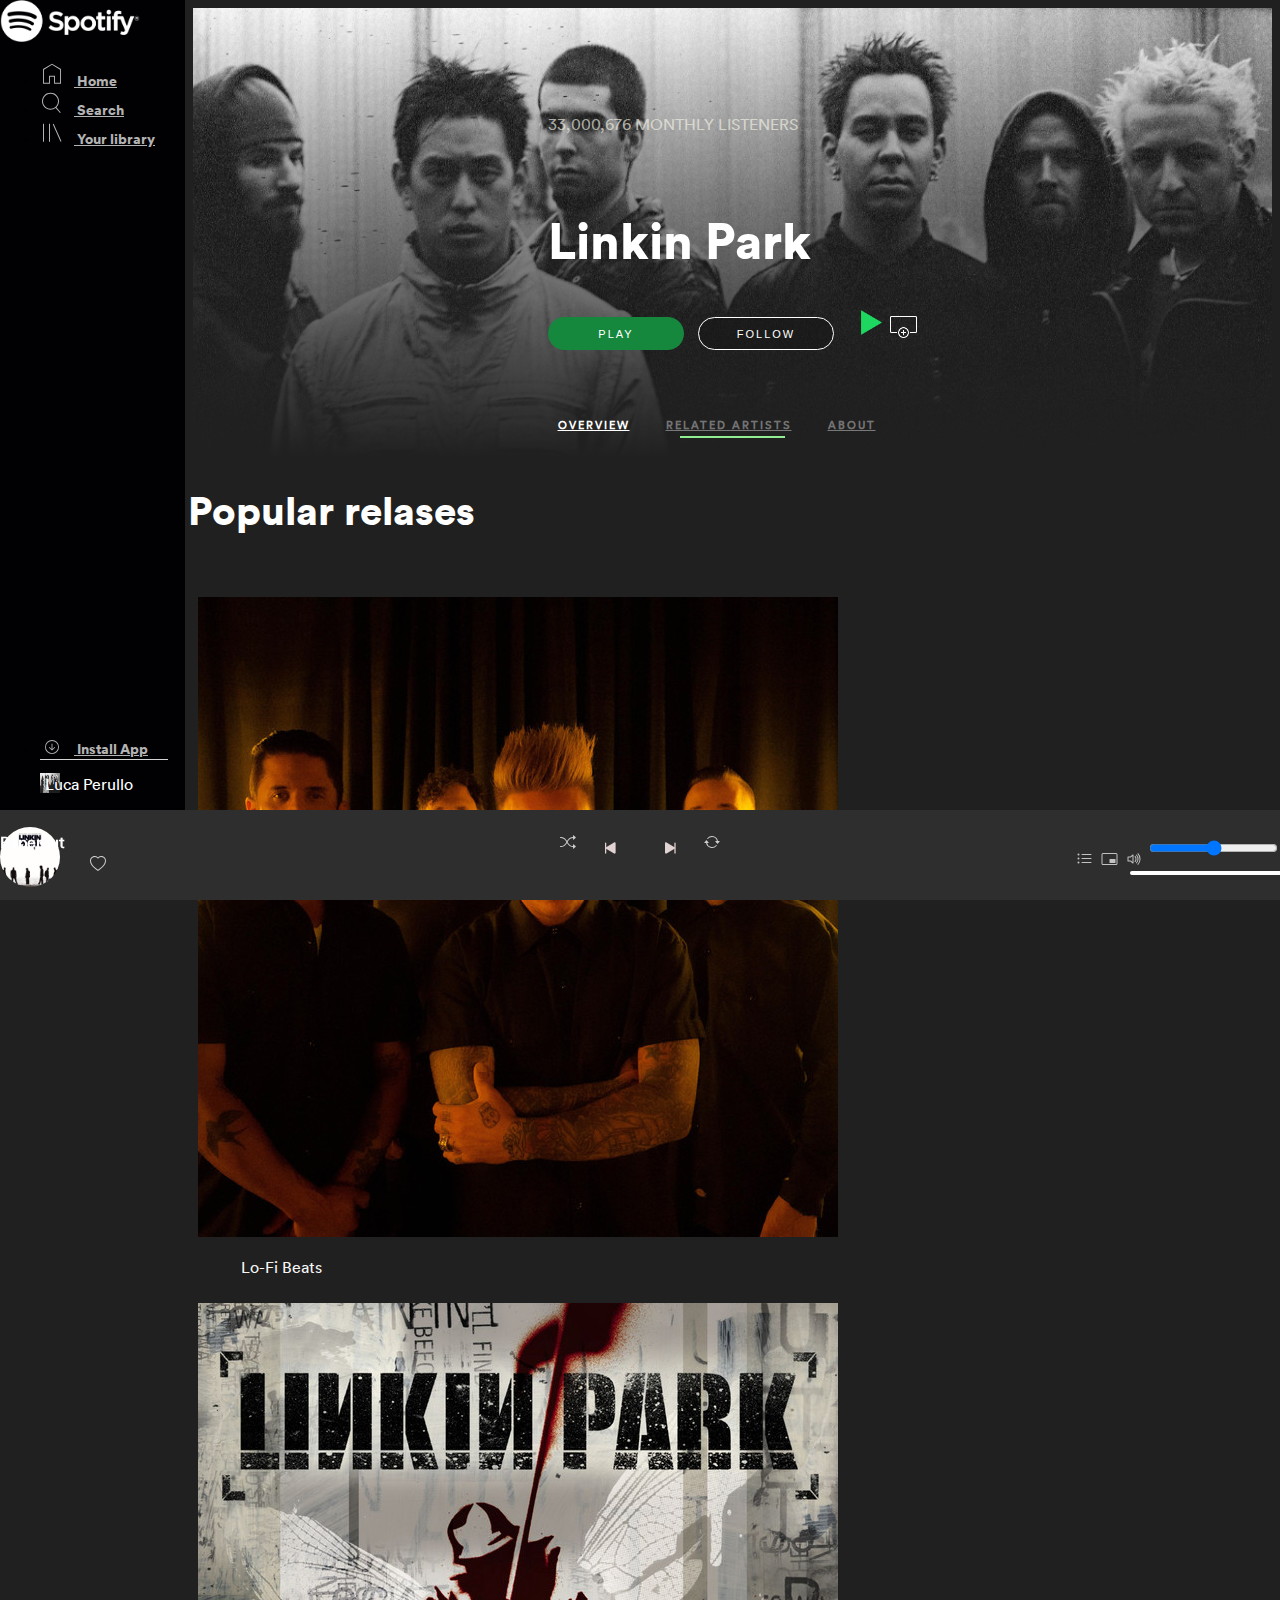
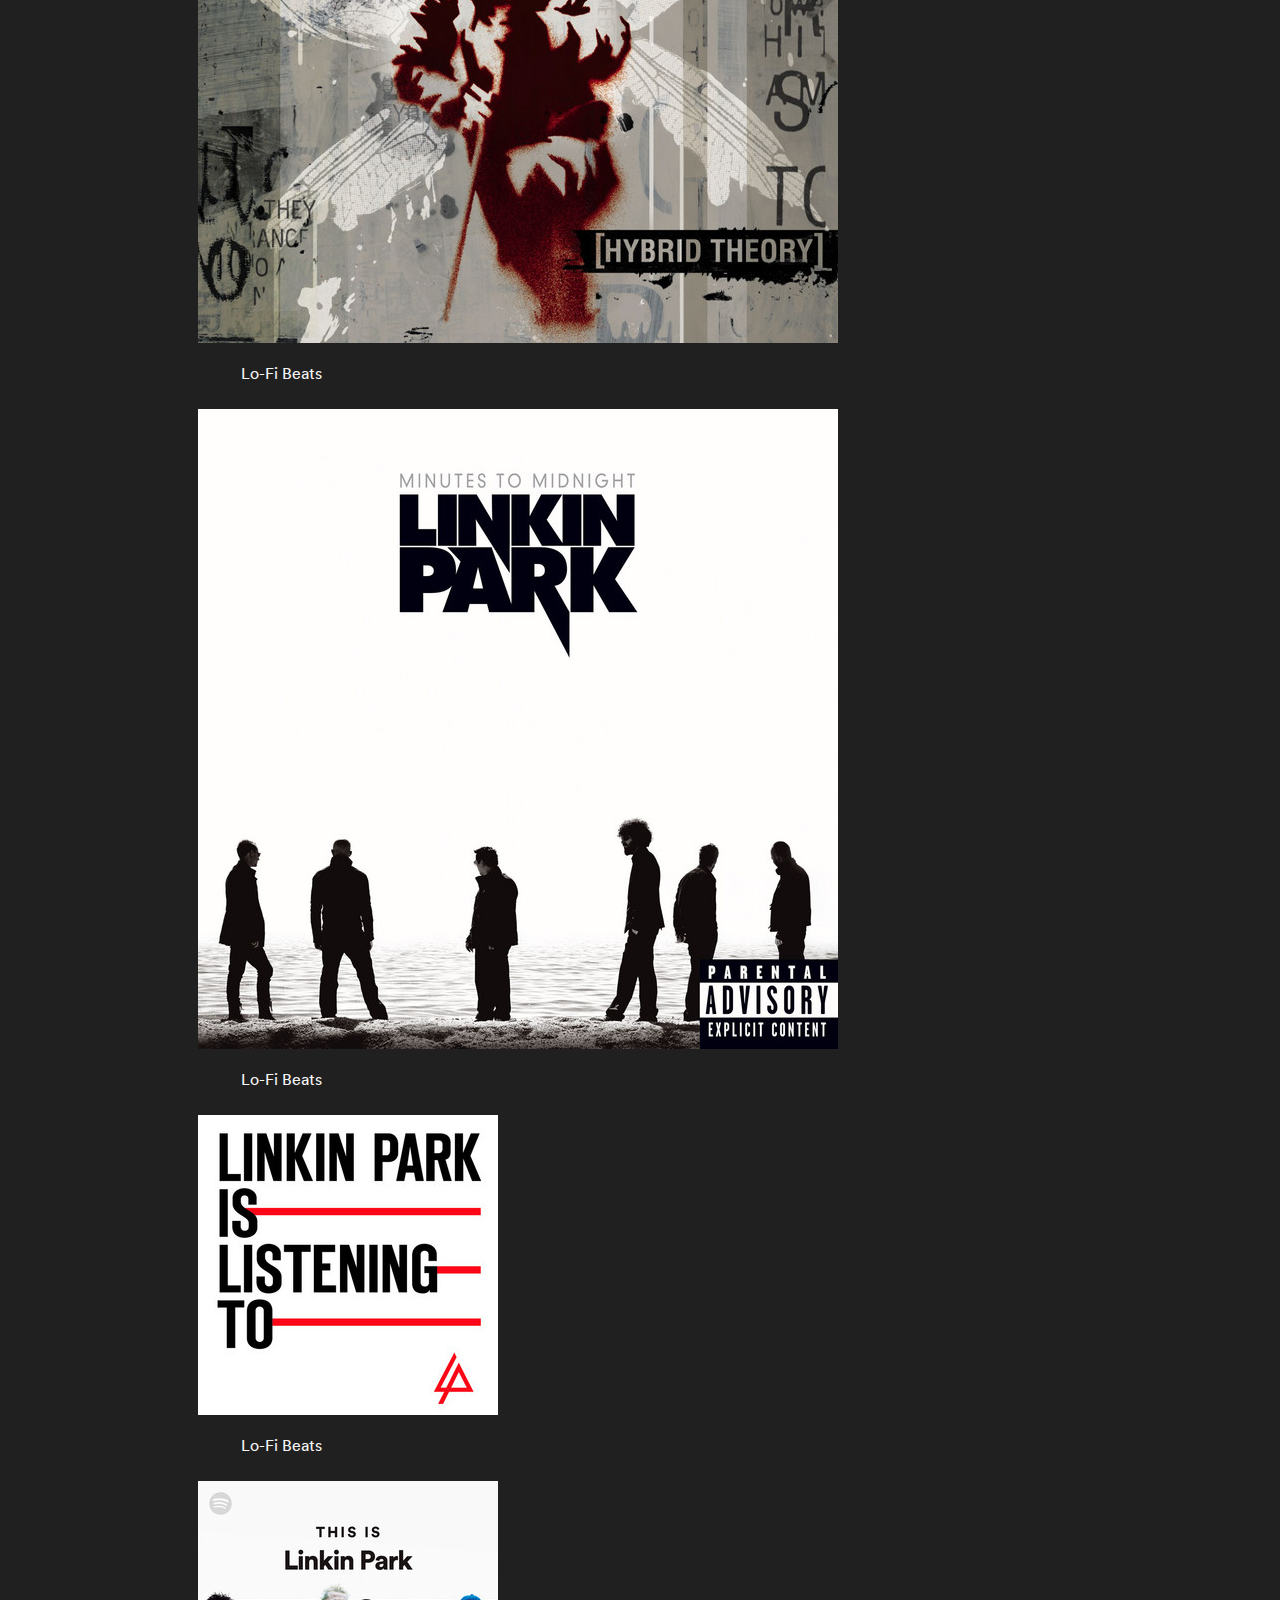
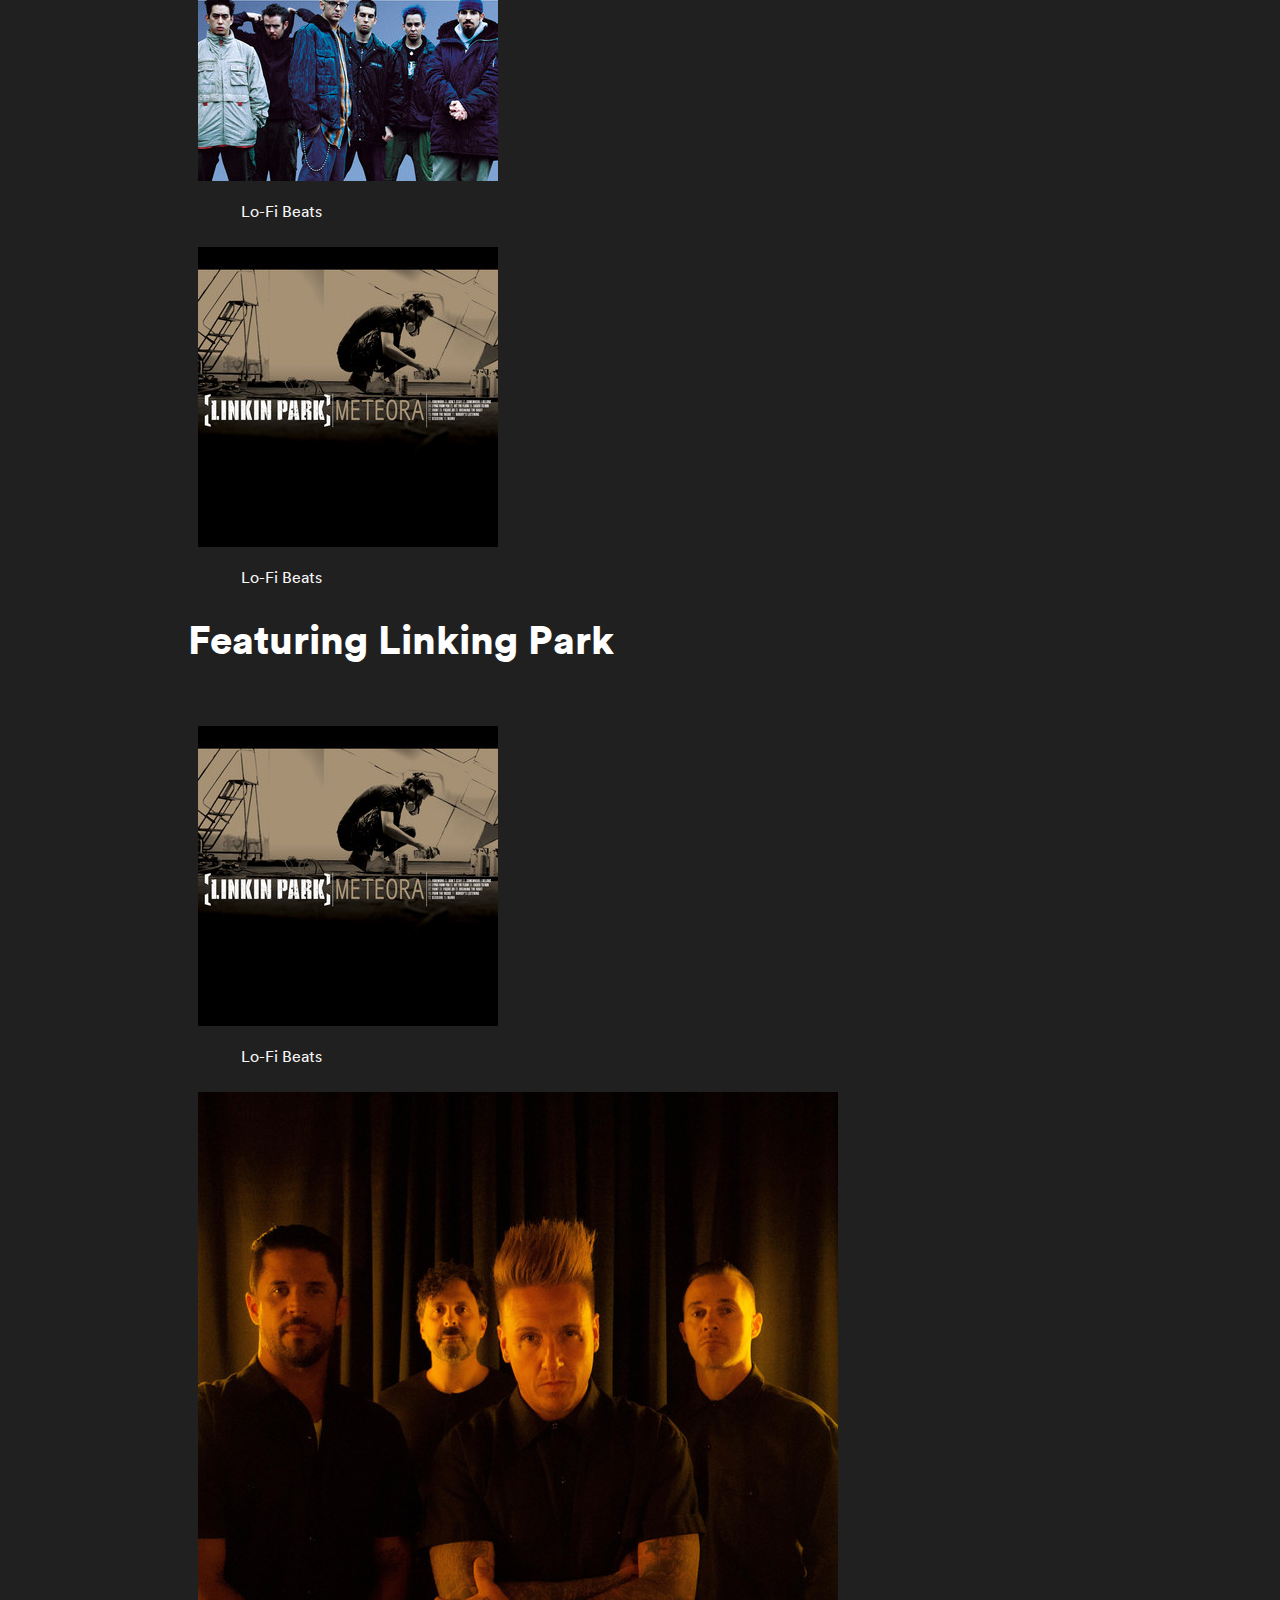
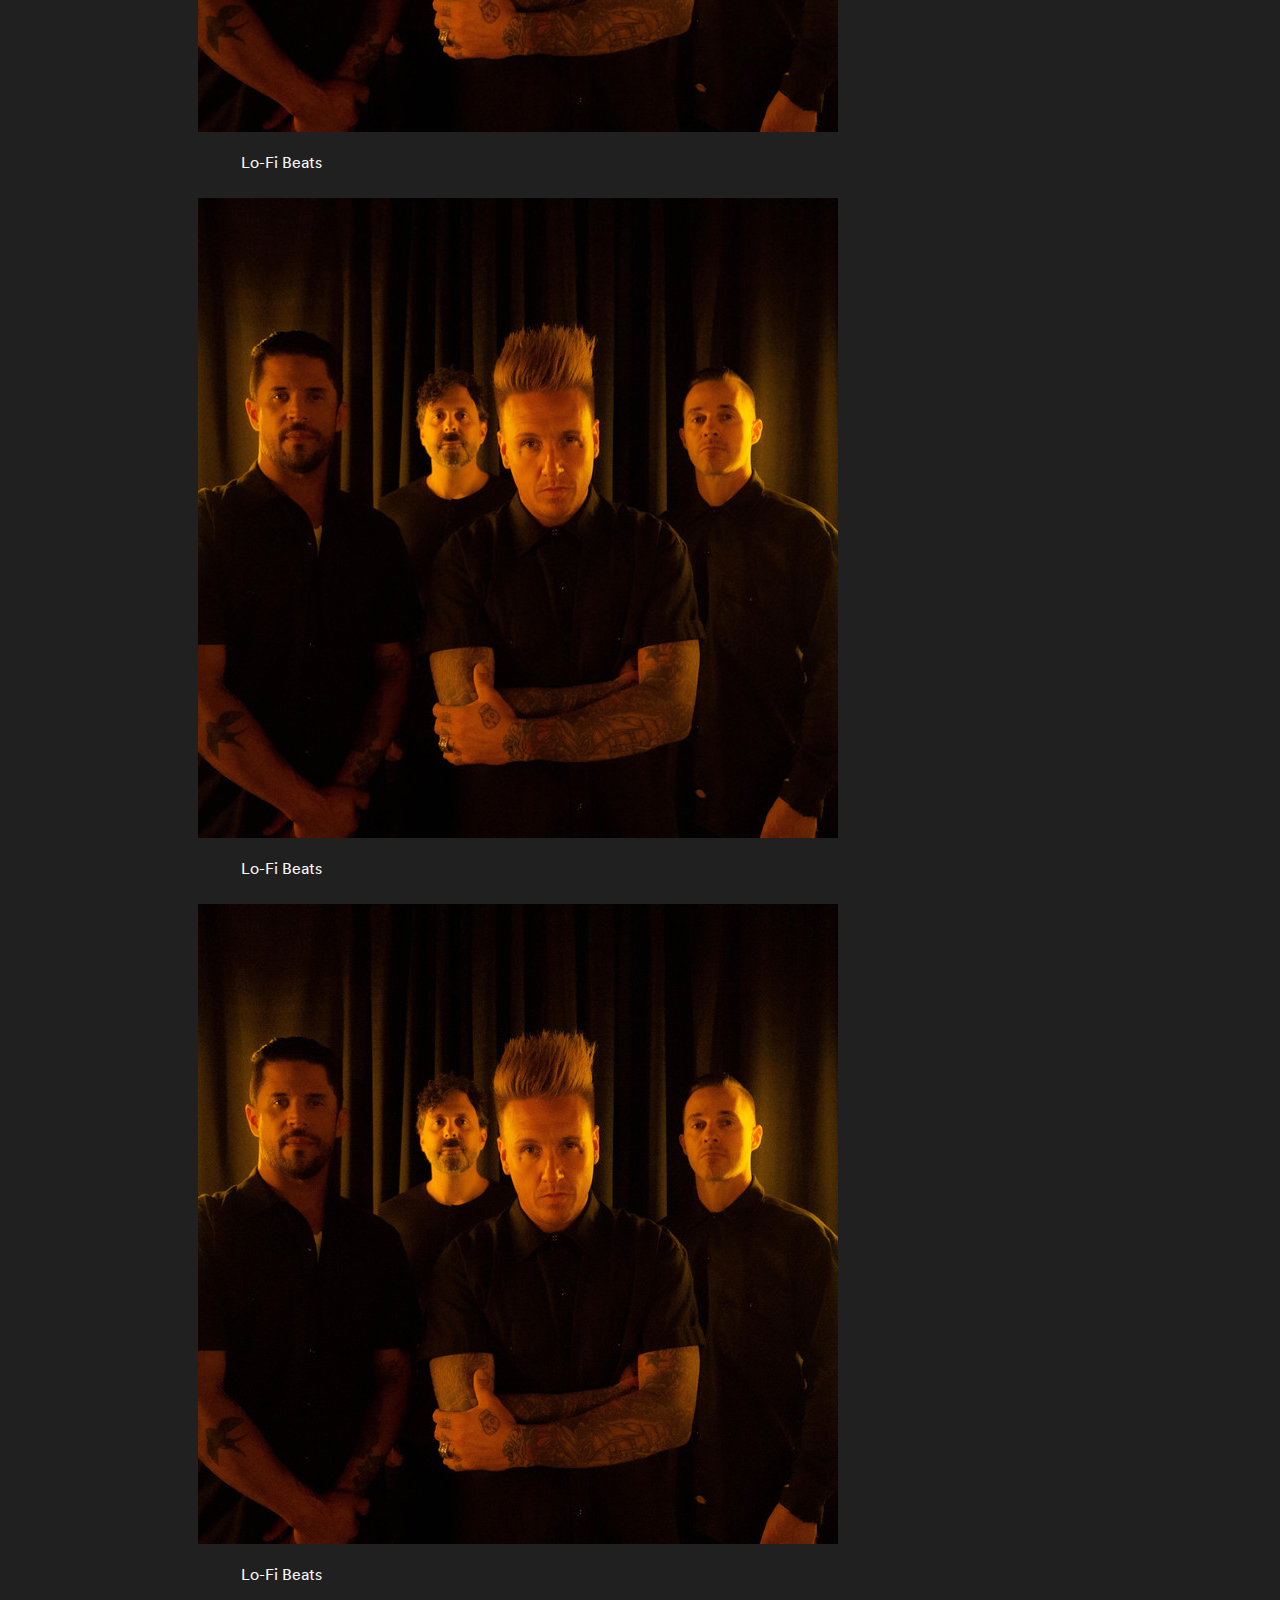
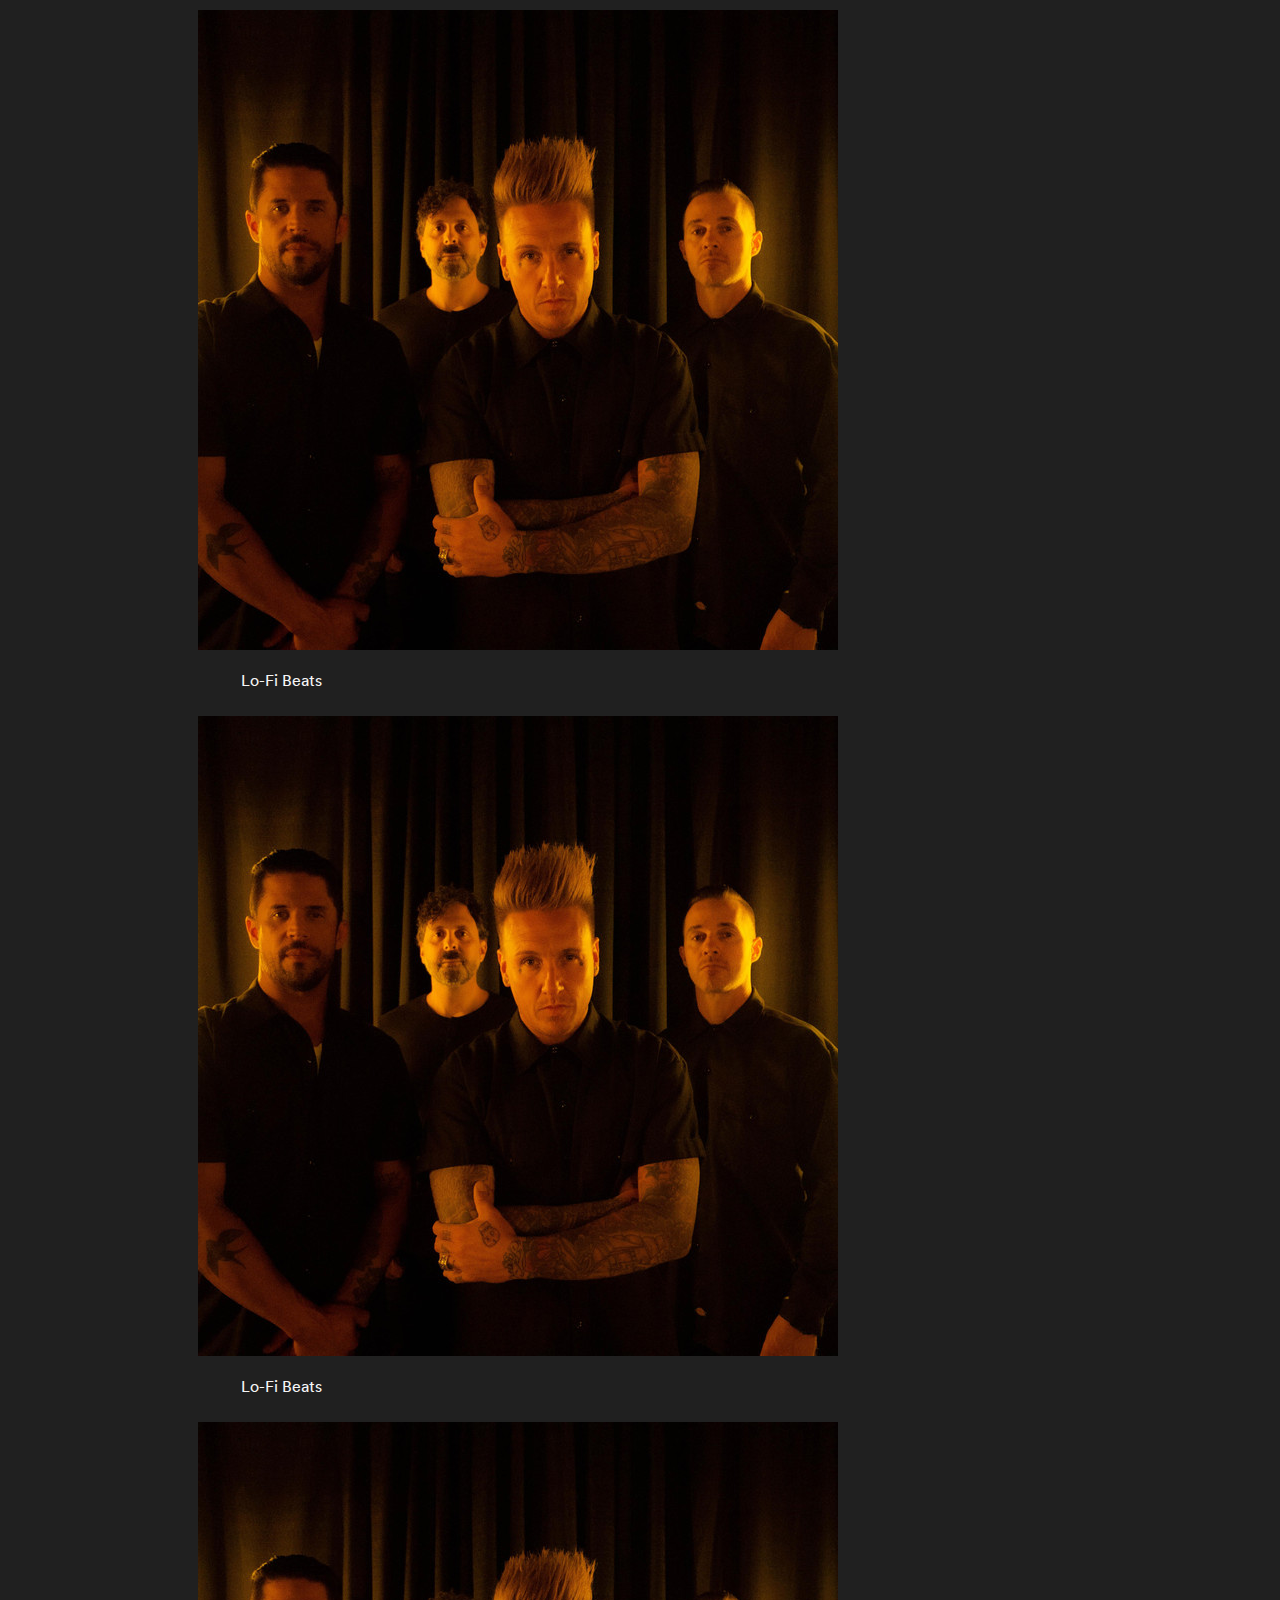
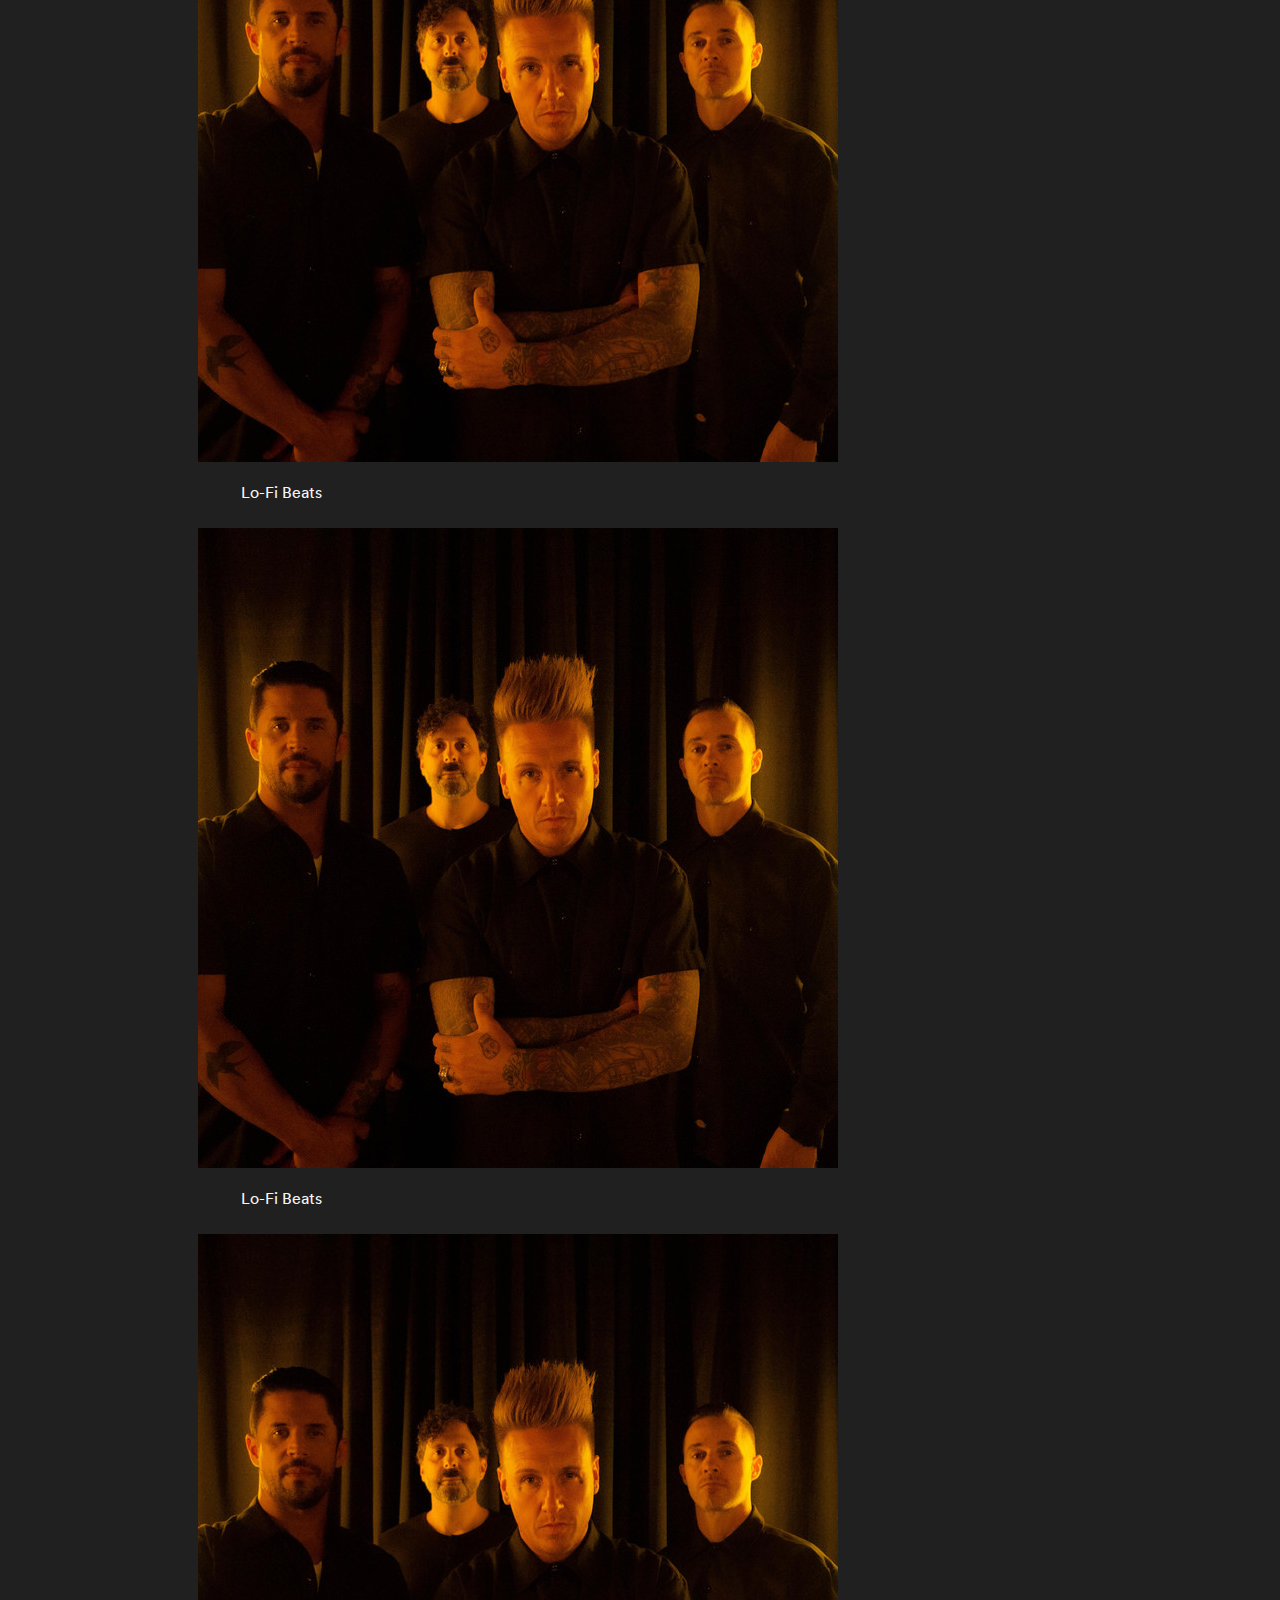
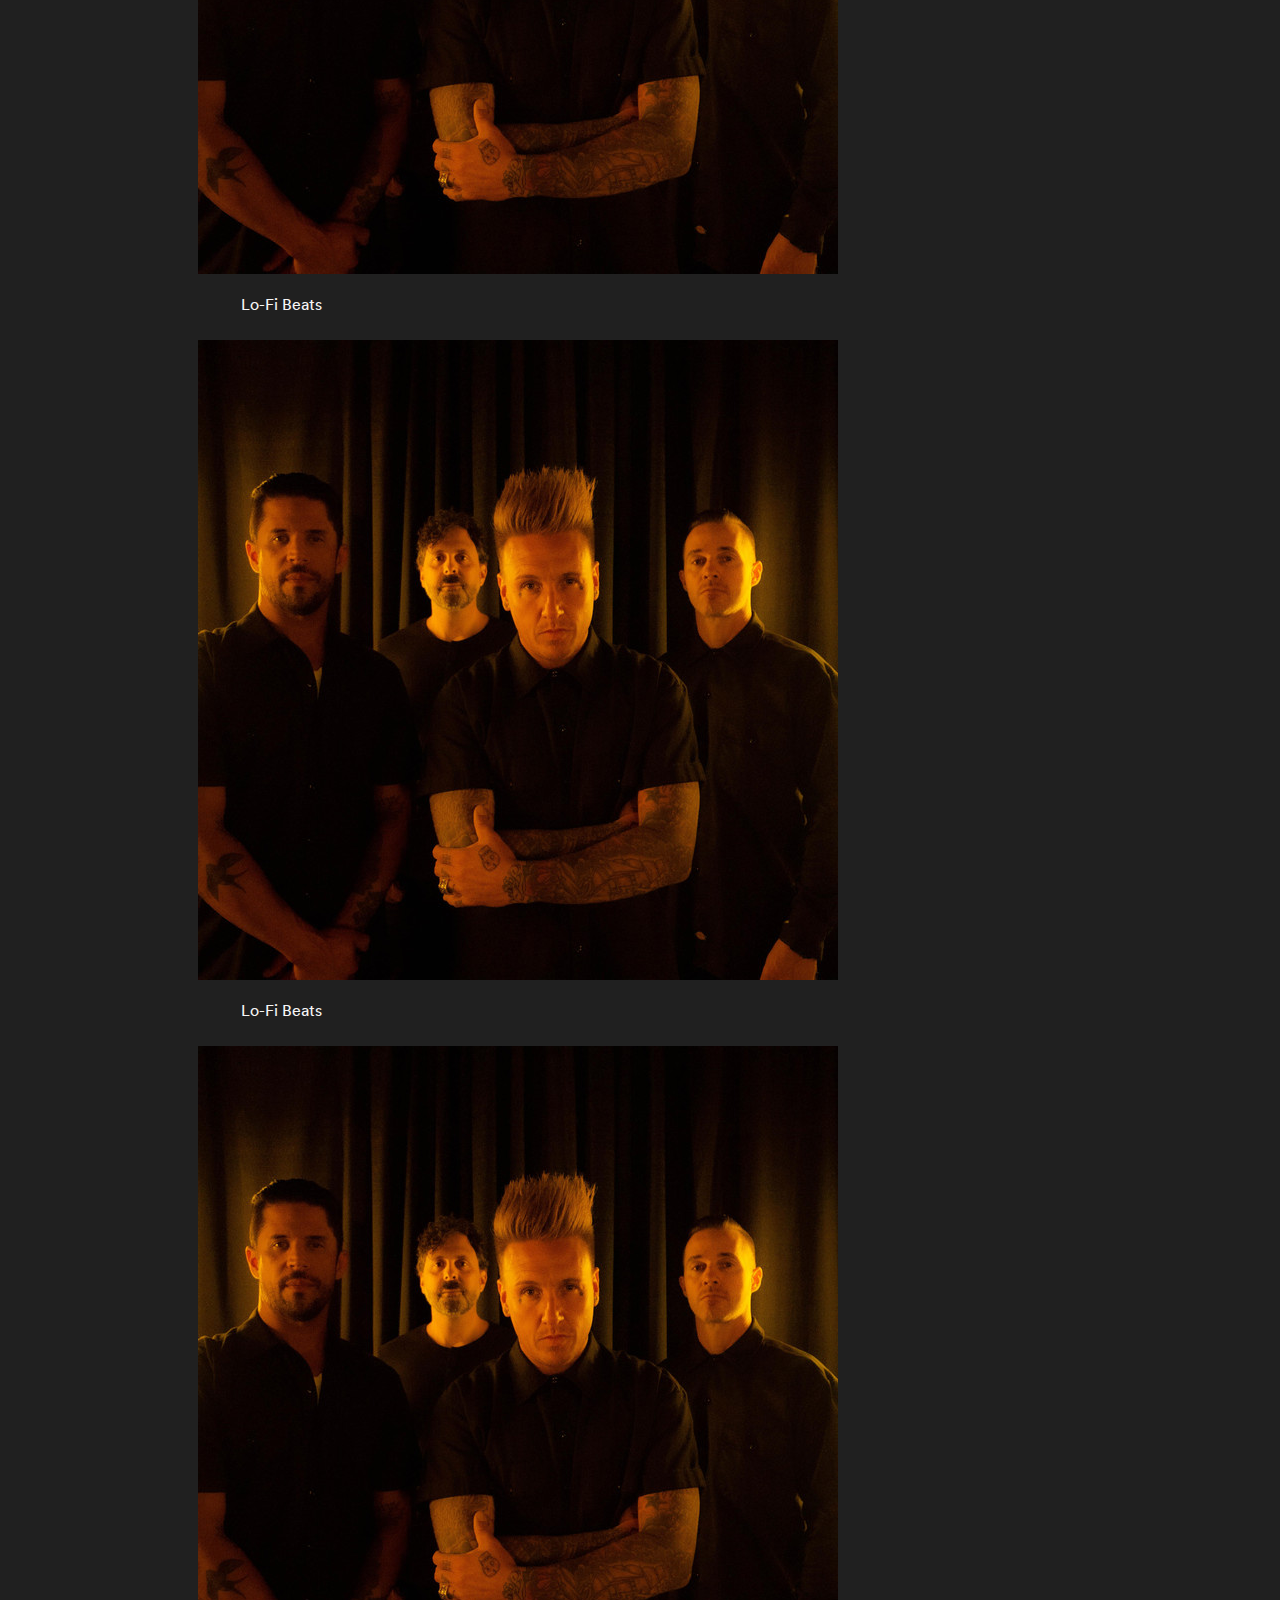
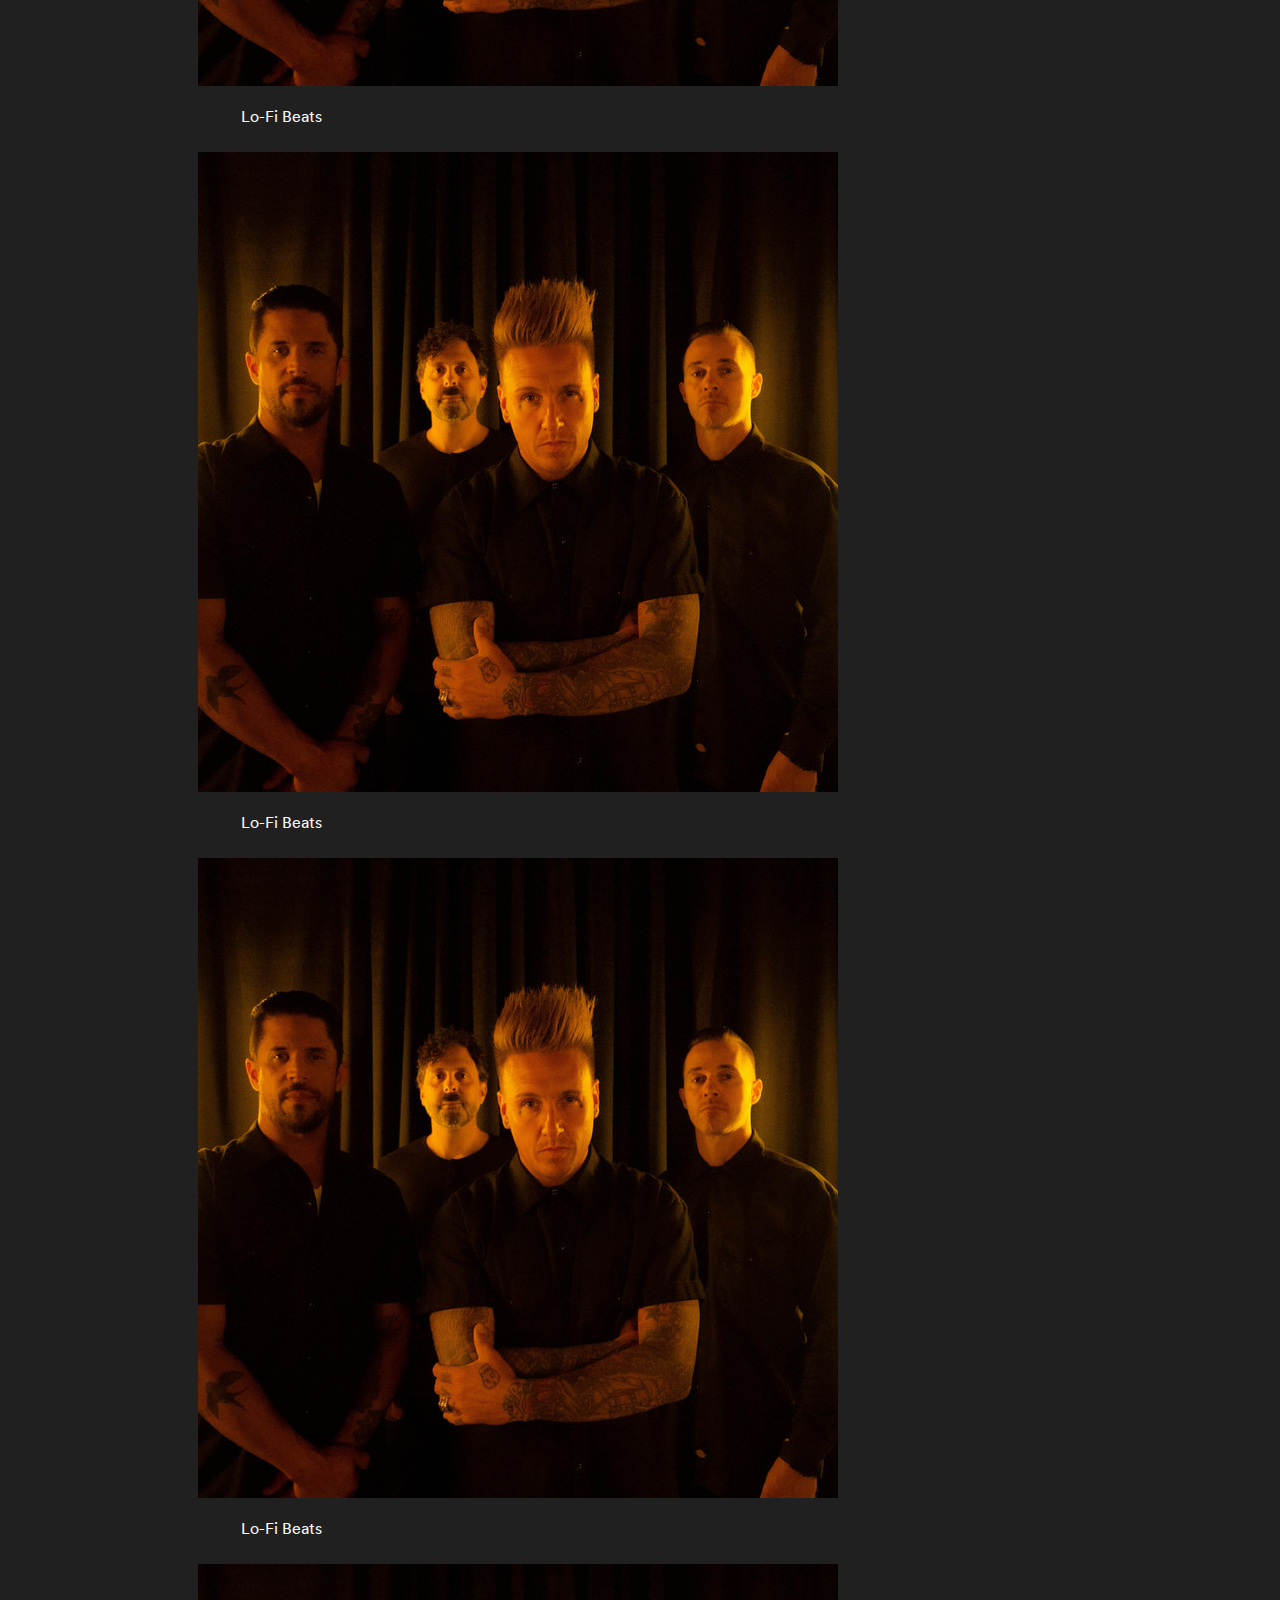
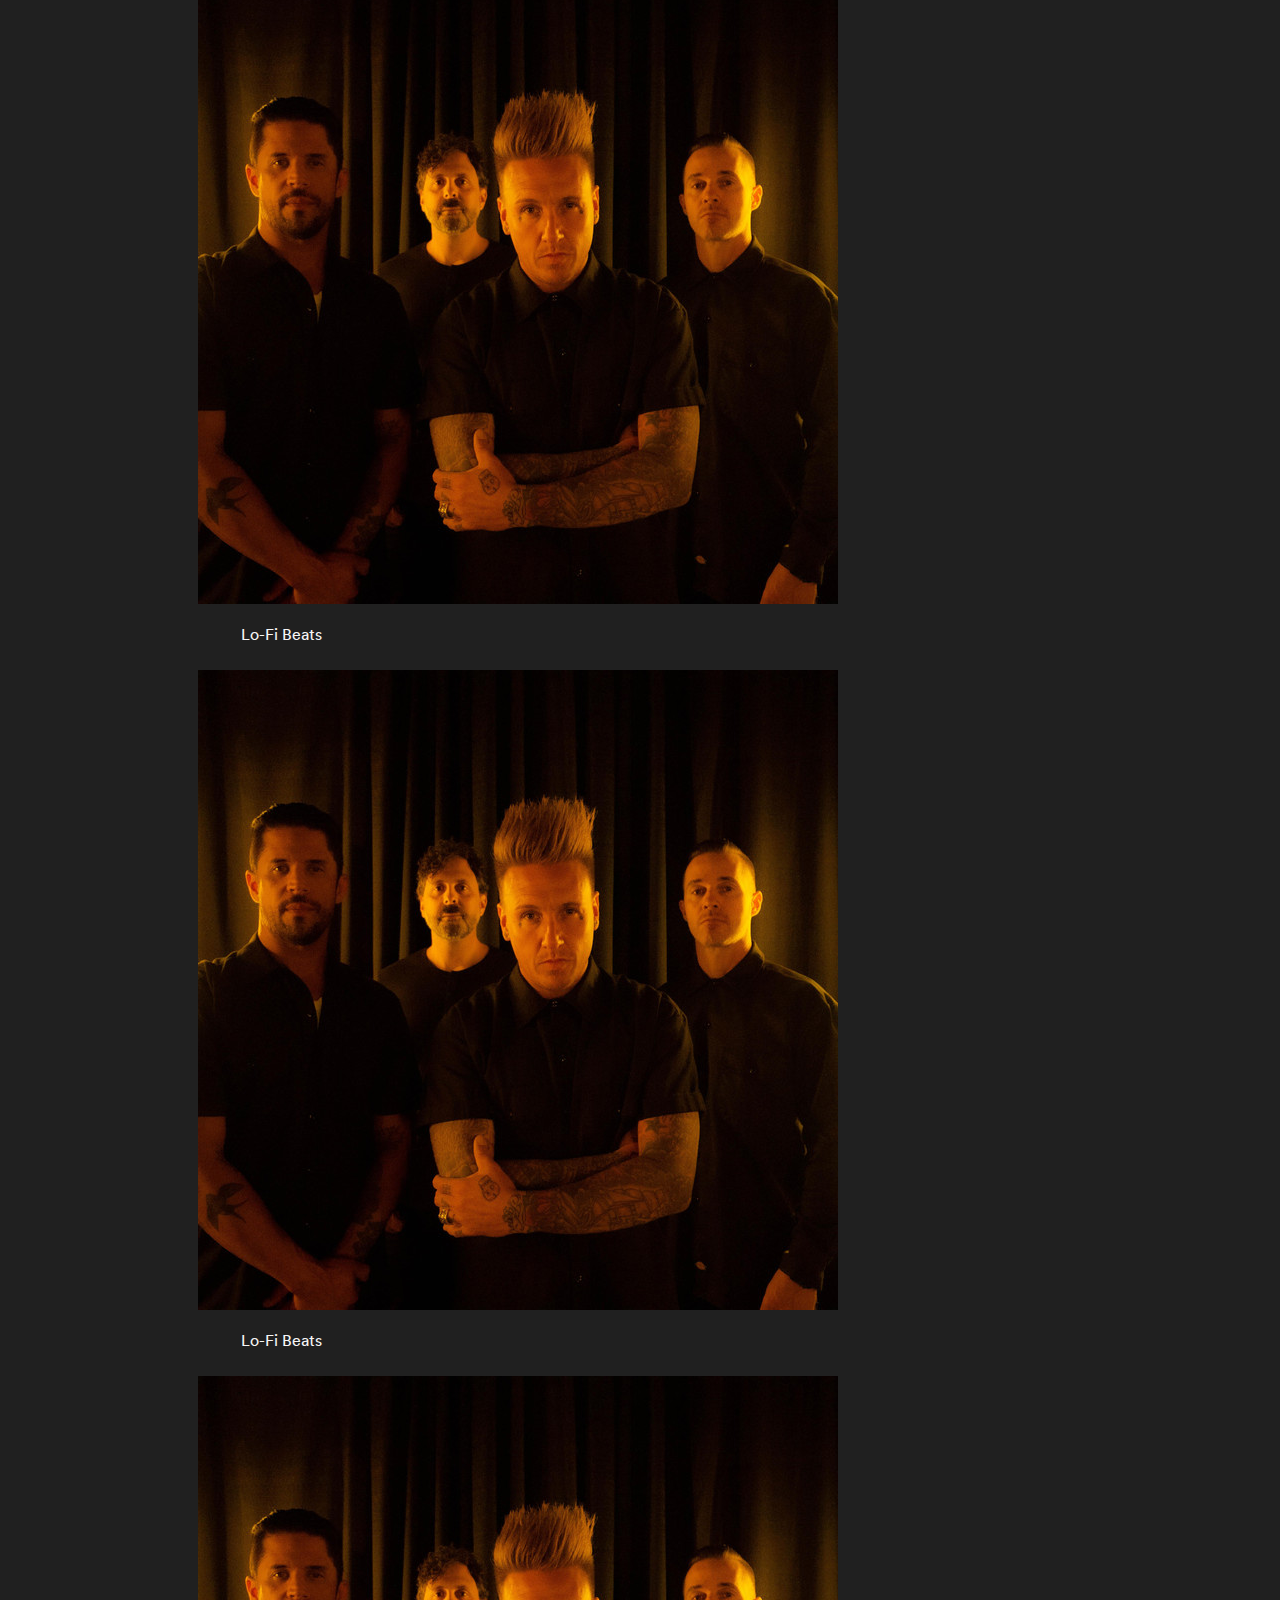
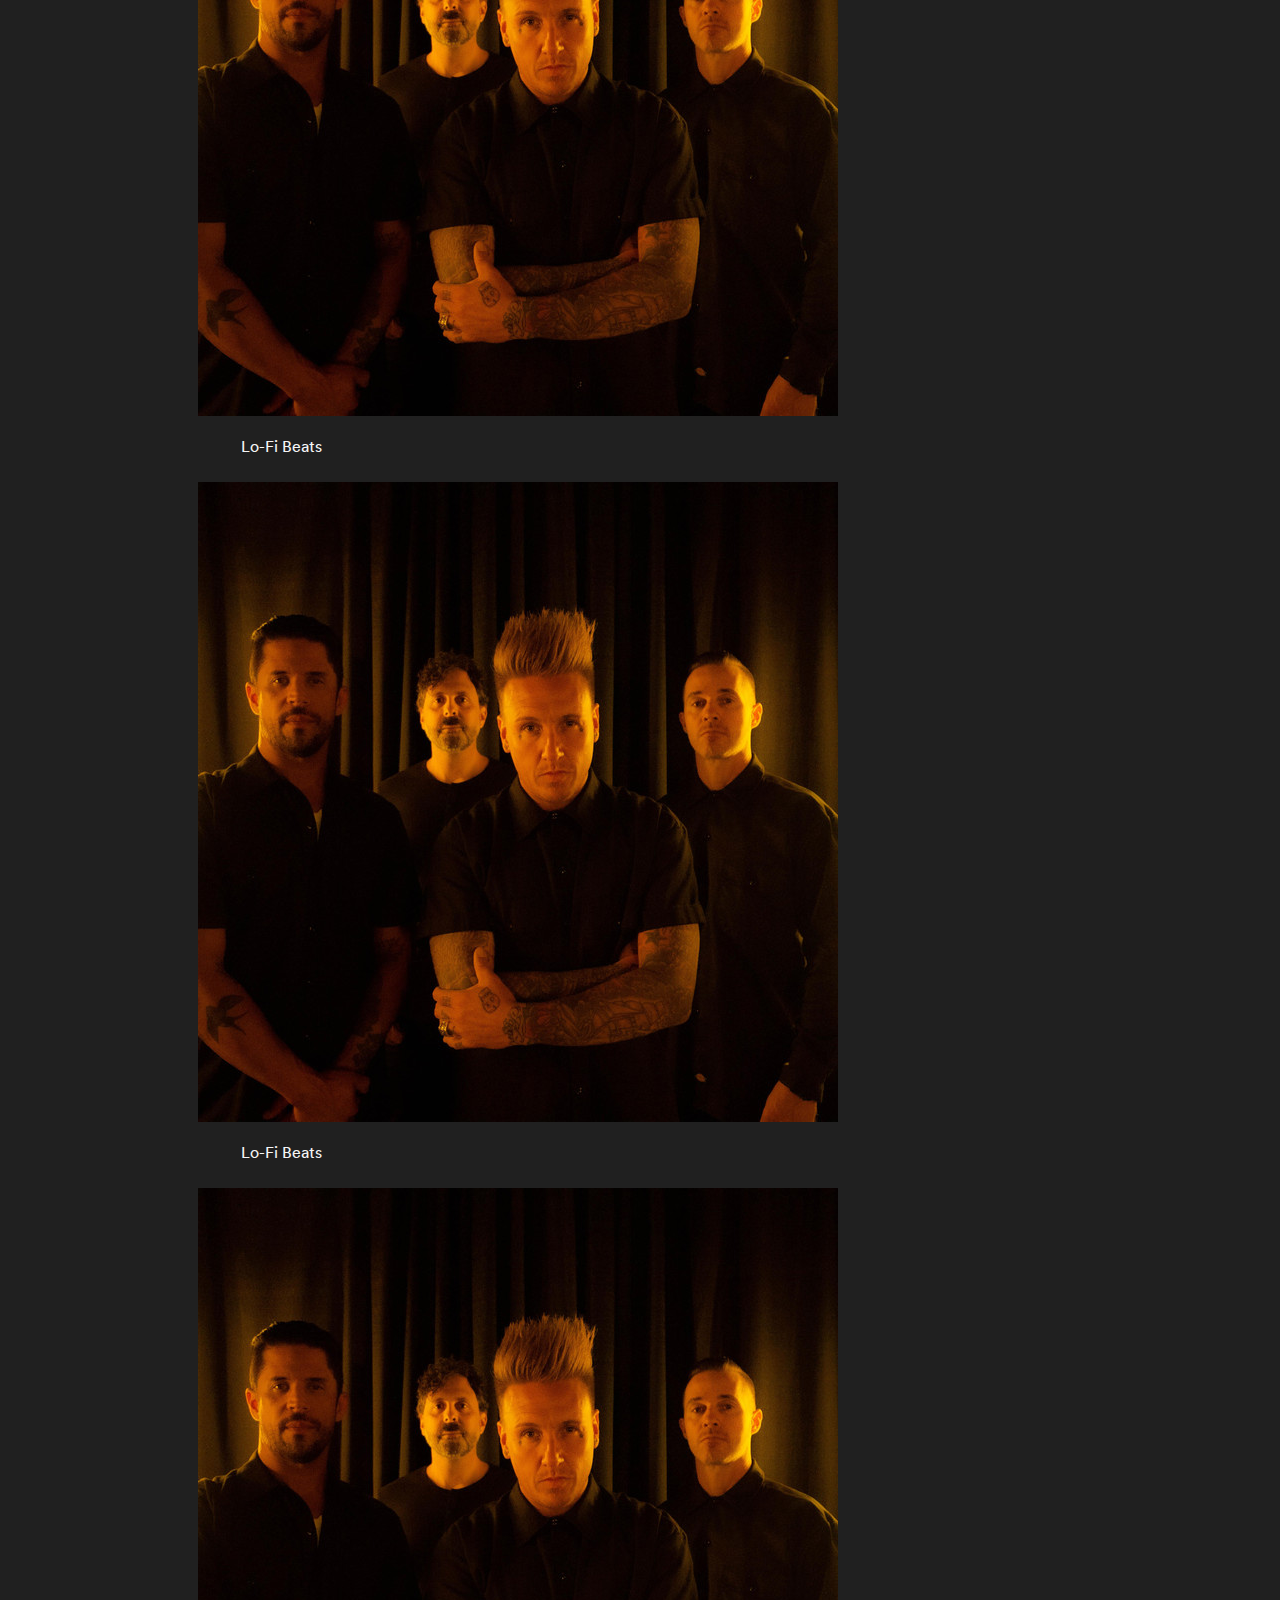
==== commit 06d6e6f3: "up" ====
--- a/album.html
+++ b/album.html
@@ -813,12 +813,12 @@
       class="col col-lg-12 d-flex flex-column text-center player-container"
       id="player-container"
     >
-      <div class="row text-center mt-3 pb-0 player-controls">
+      <div class="row text-center mt-3 pb-0 player-controls ">
         <svg
           width="1em"
           height="1em"
           viewBox="0 0 16 16"
-          class="bi bi-shuffle mx-2"
+          class="bi bi-shuffle mx-2 d-none d-lg-flex"
           fill="currentColor"
           xmlns="http://www.w3.org/2000/svg"
         >
@@ -880,7 +880,7 @@
           width="1em"
           height="1em"
           viewBox="0 0 16 16"
-          class="bi bi-arrow-repeat mx-2"
+          class="bi bi-arrow-repeat mx-2 d-none d-lg-flex"
           fill="currentColor"
           xmlns="http://www.w3.org/2000/svg"
         >
@@ -904,7 +904,7 @@
           width="1em"
           height="1em"
           viewBox="0 0 16 16"
-          class="bi bi-list-ul mx-2"
+          class="bi bi-list-ul mx-2 d-none d-lg-flex"
           fill="currentColor"
           xmlns="http://www.w3.org/2000/svg"
         >
@@ -917,7 +917,7 @@
           width="1em"
           height="1em"
           viewBox="0 0 16 16"
-          class="bi bi-pip mx-2"
+          class="bi bi-pip mx-2 d-none d-lg-flex"
           fill="currentColor"
           xmlns="http://www.w3.org/2000/svg"
         >
@@ -933,7 +933,7 @@
           width="1em"
           height="1em"
           viewBox="0 0 16 16"
-          class="bi bi-volume-up mx-2"
+          class="bi bi-volume-up mx-2 d-none d-lg-flex"
           fill="currentColor"
           xmlns="http://www.w3.org/2000/svg"
         >
@@ -956,7 +956,7 @@
             <label for="formControlRange" class="volumecolor"></label>
             <input
               type="range"
-              class="form-control-range"
+              class="form-control-range d-none d-lg-flex"
               id="formControlRange"
             />
           </div>
--- a/styles/style.css
+++ b/styles/style.css
@@ -1558,7 +1558,7 @@
   height: 4px;
   width: 300px;
   position: absolute;
-  bottom: 1px;
+  bottom: 15px;
   right: -150px;
   z-index: 5;
 }
@@ -1787,6 +1787,10 @@
     bottom: -3vh;
   }
 
+  .progress-container {
+    bottom: 2vh;
+  }
+
   .player-container .slider > p:first-of-type {
     left: 20vw;
     bottom: -3vh;
@@ -1811,7 +1815,7 @@
 
   .singer-player .title {
     position: absolute;
-    font-size: 12px;
+    font-size: 5px;
     left: -18px;
     bottom: -20px;
   }
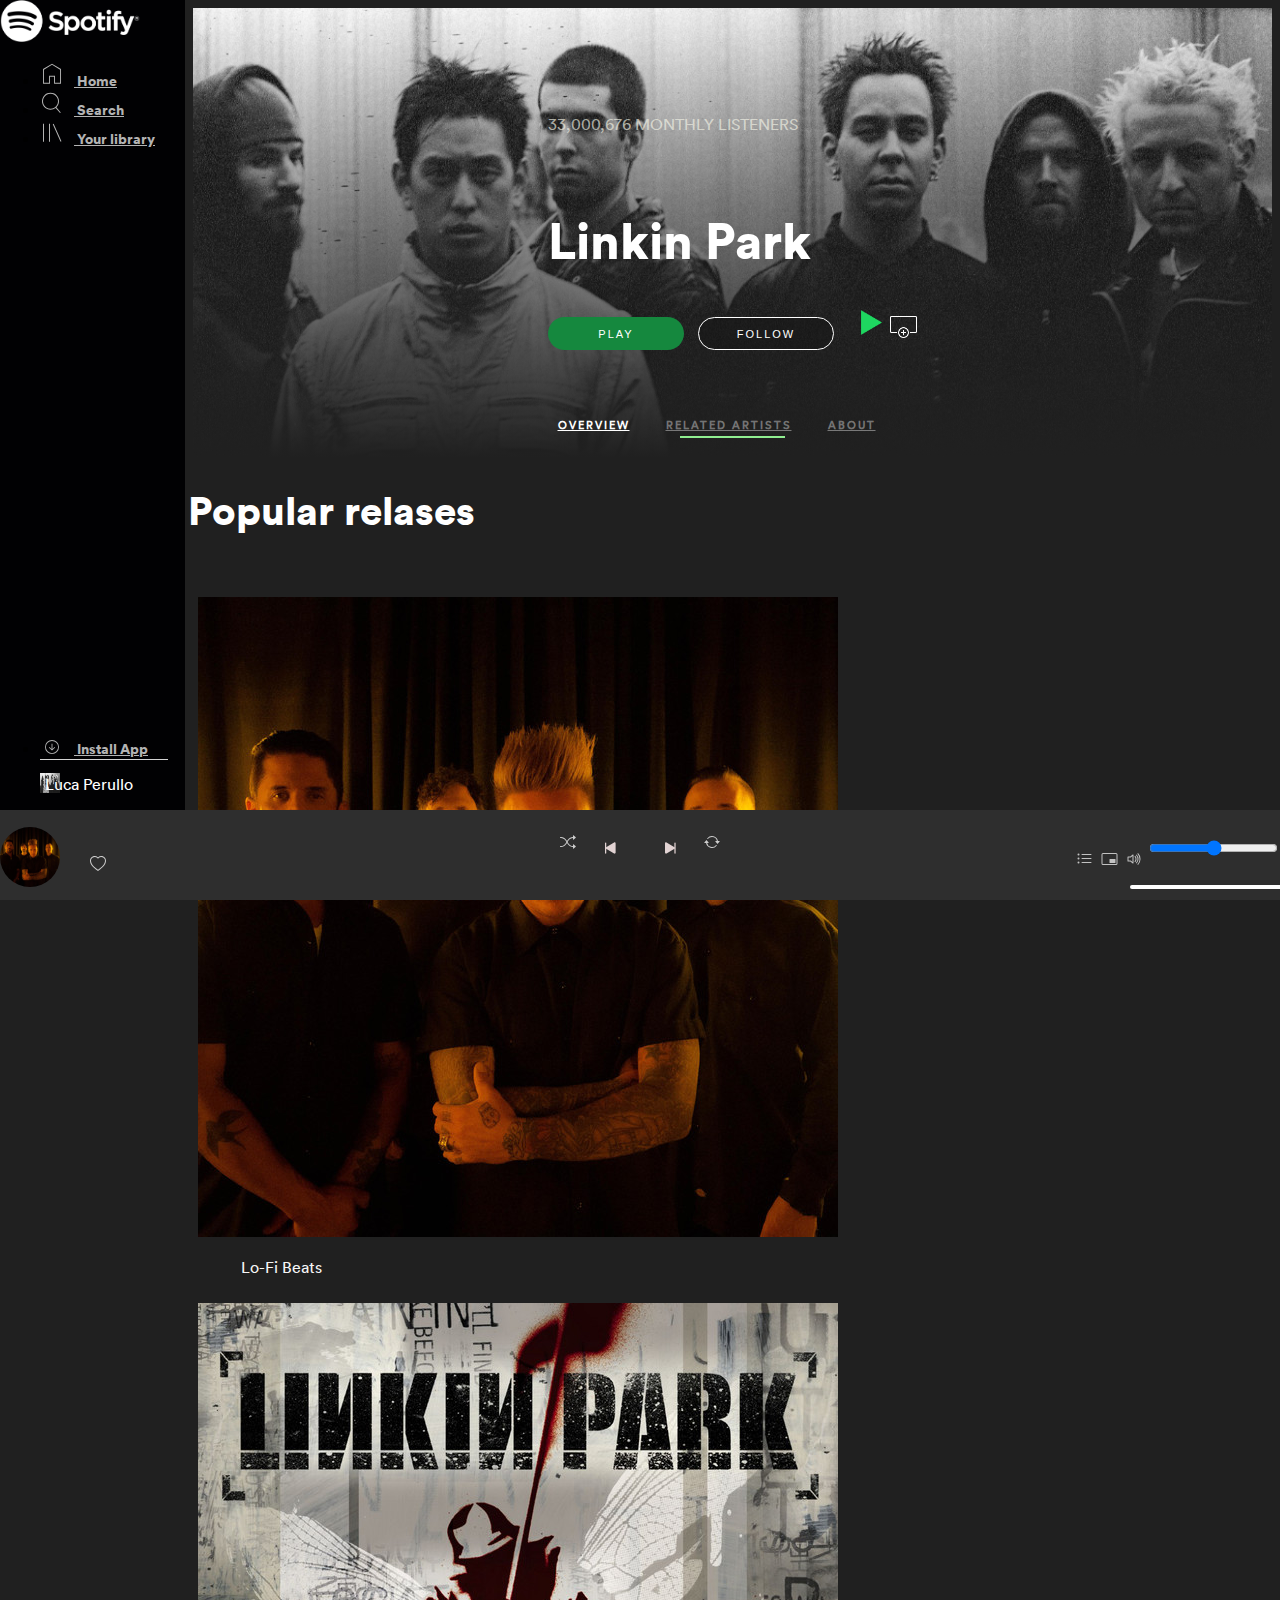
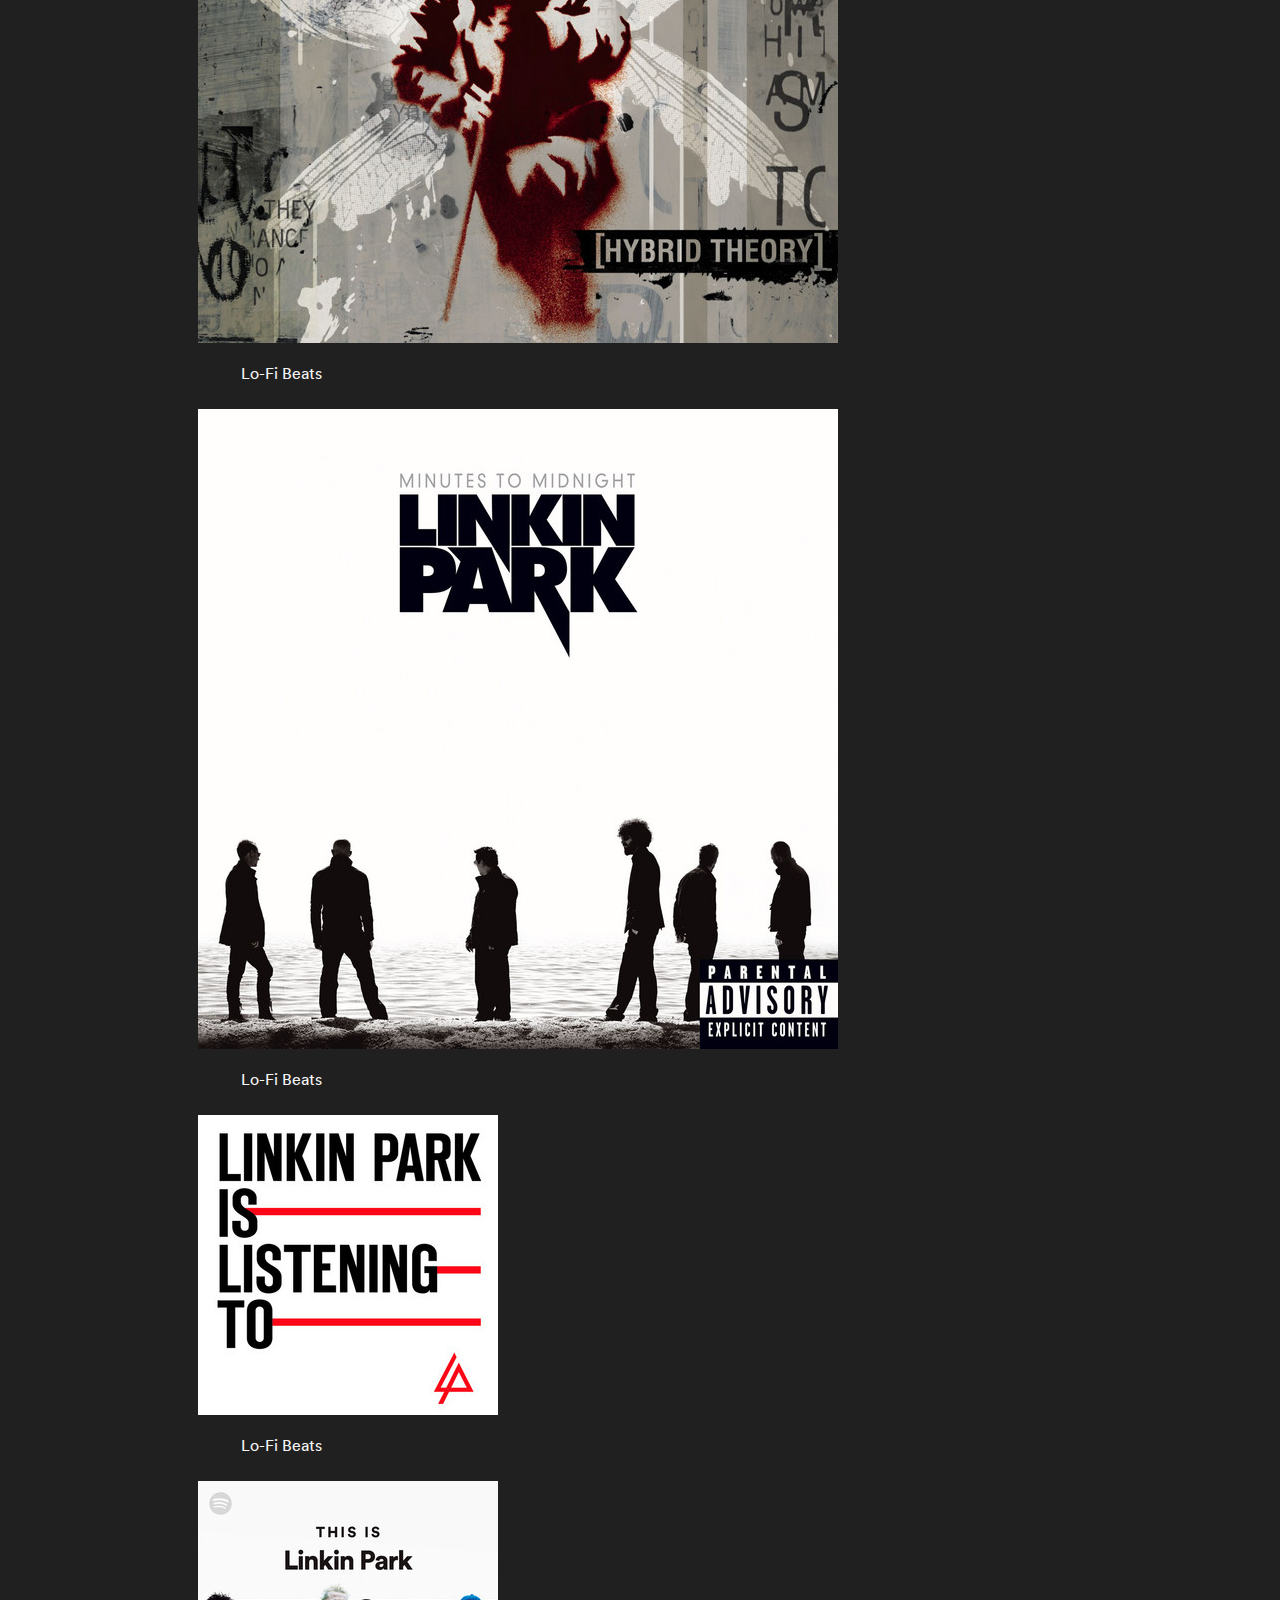
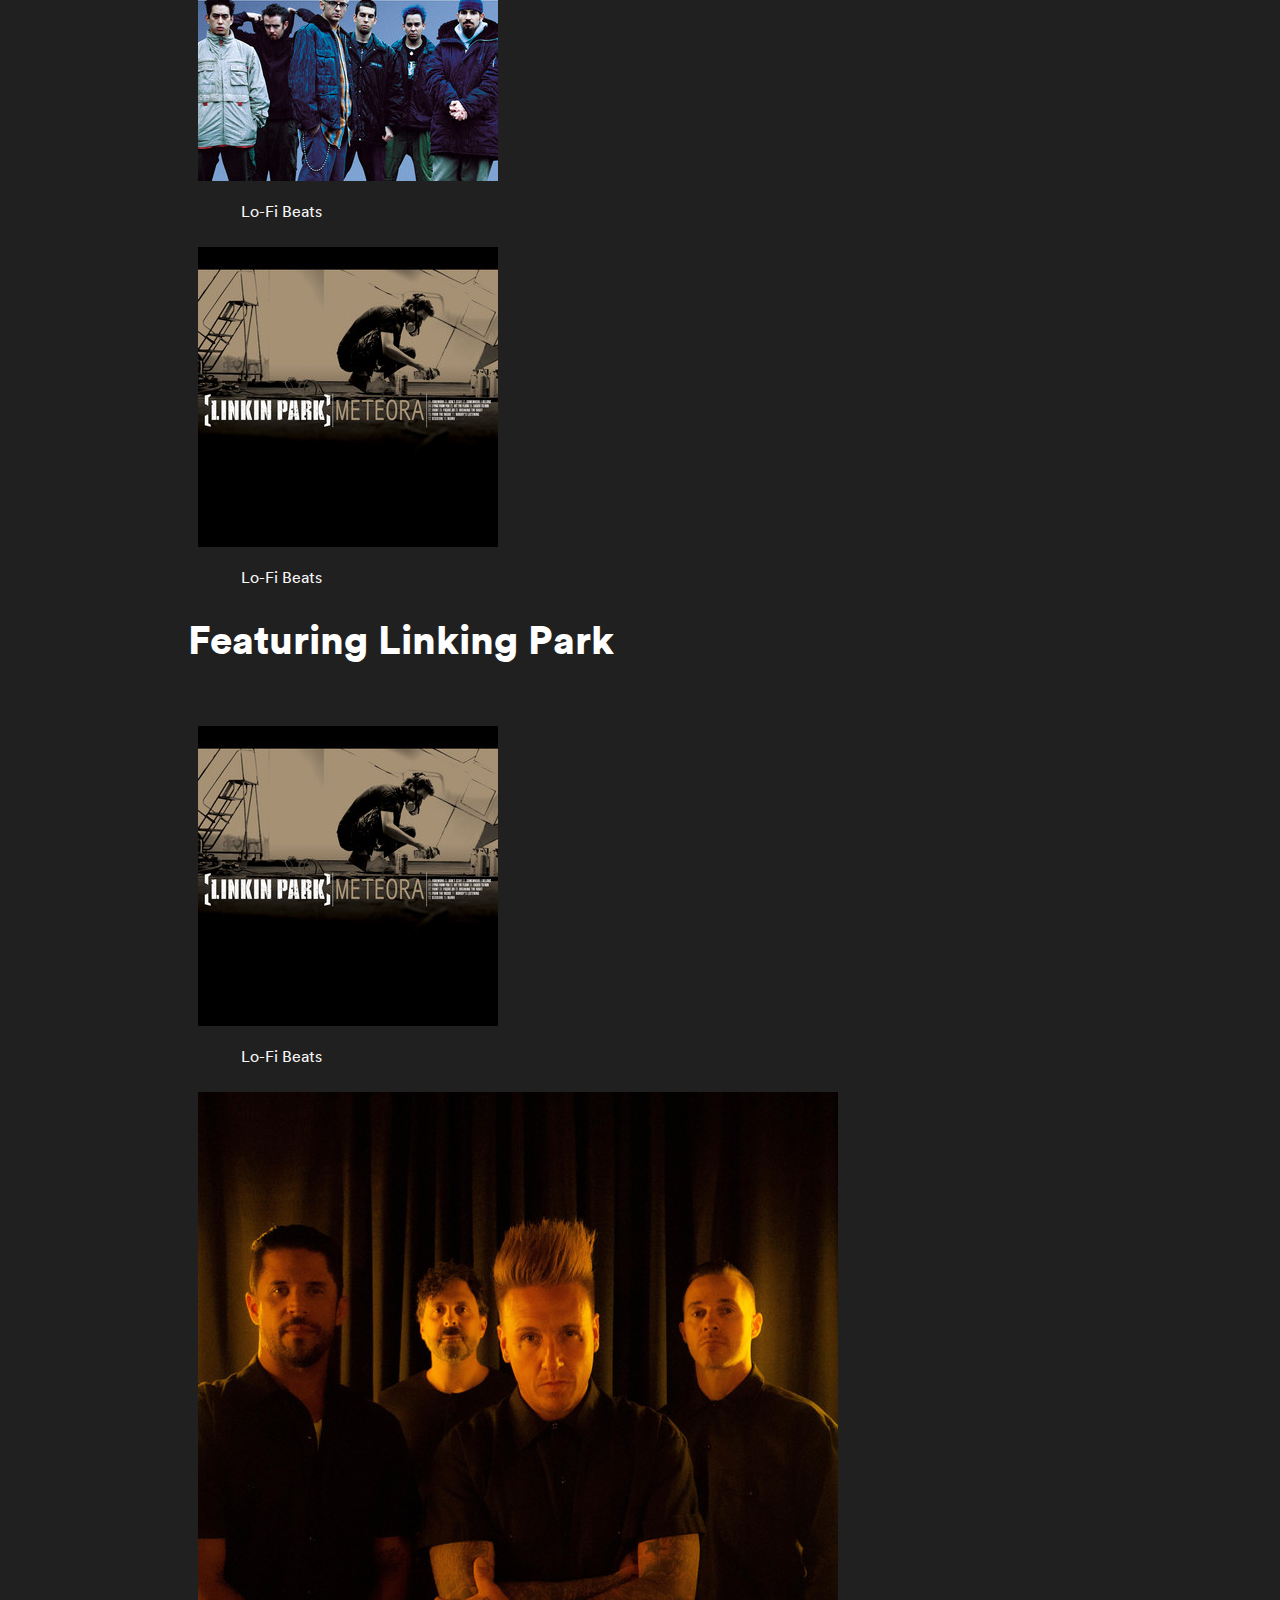
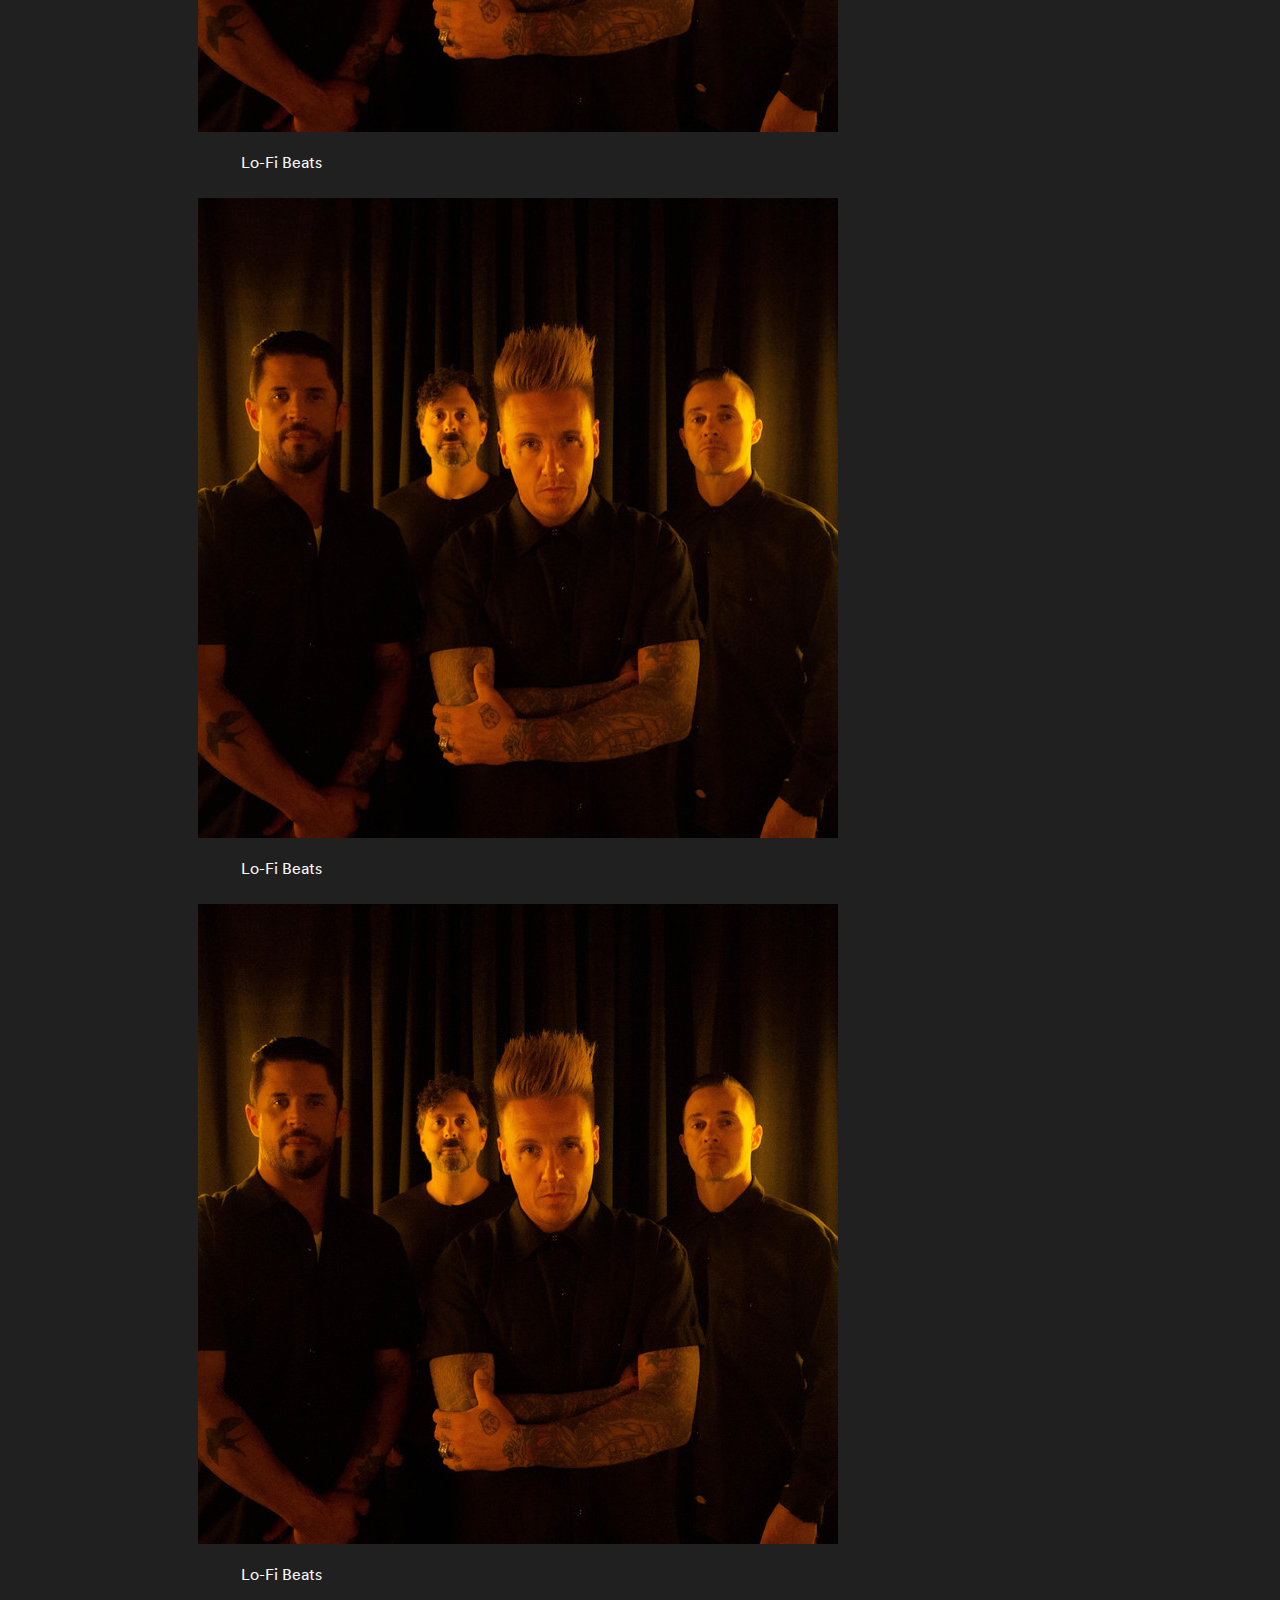
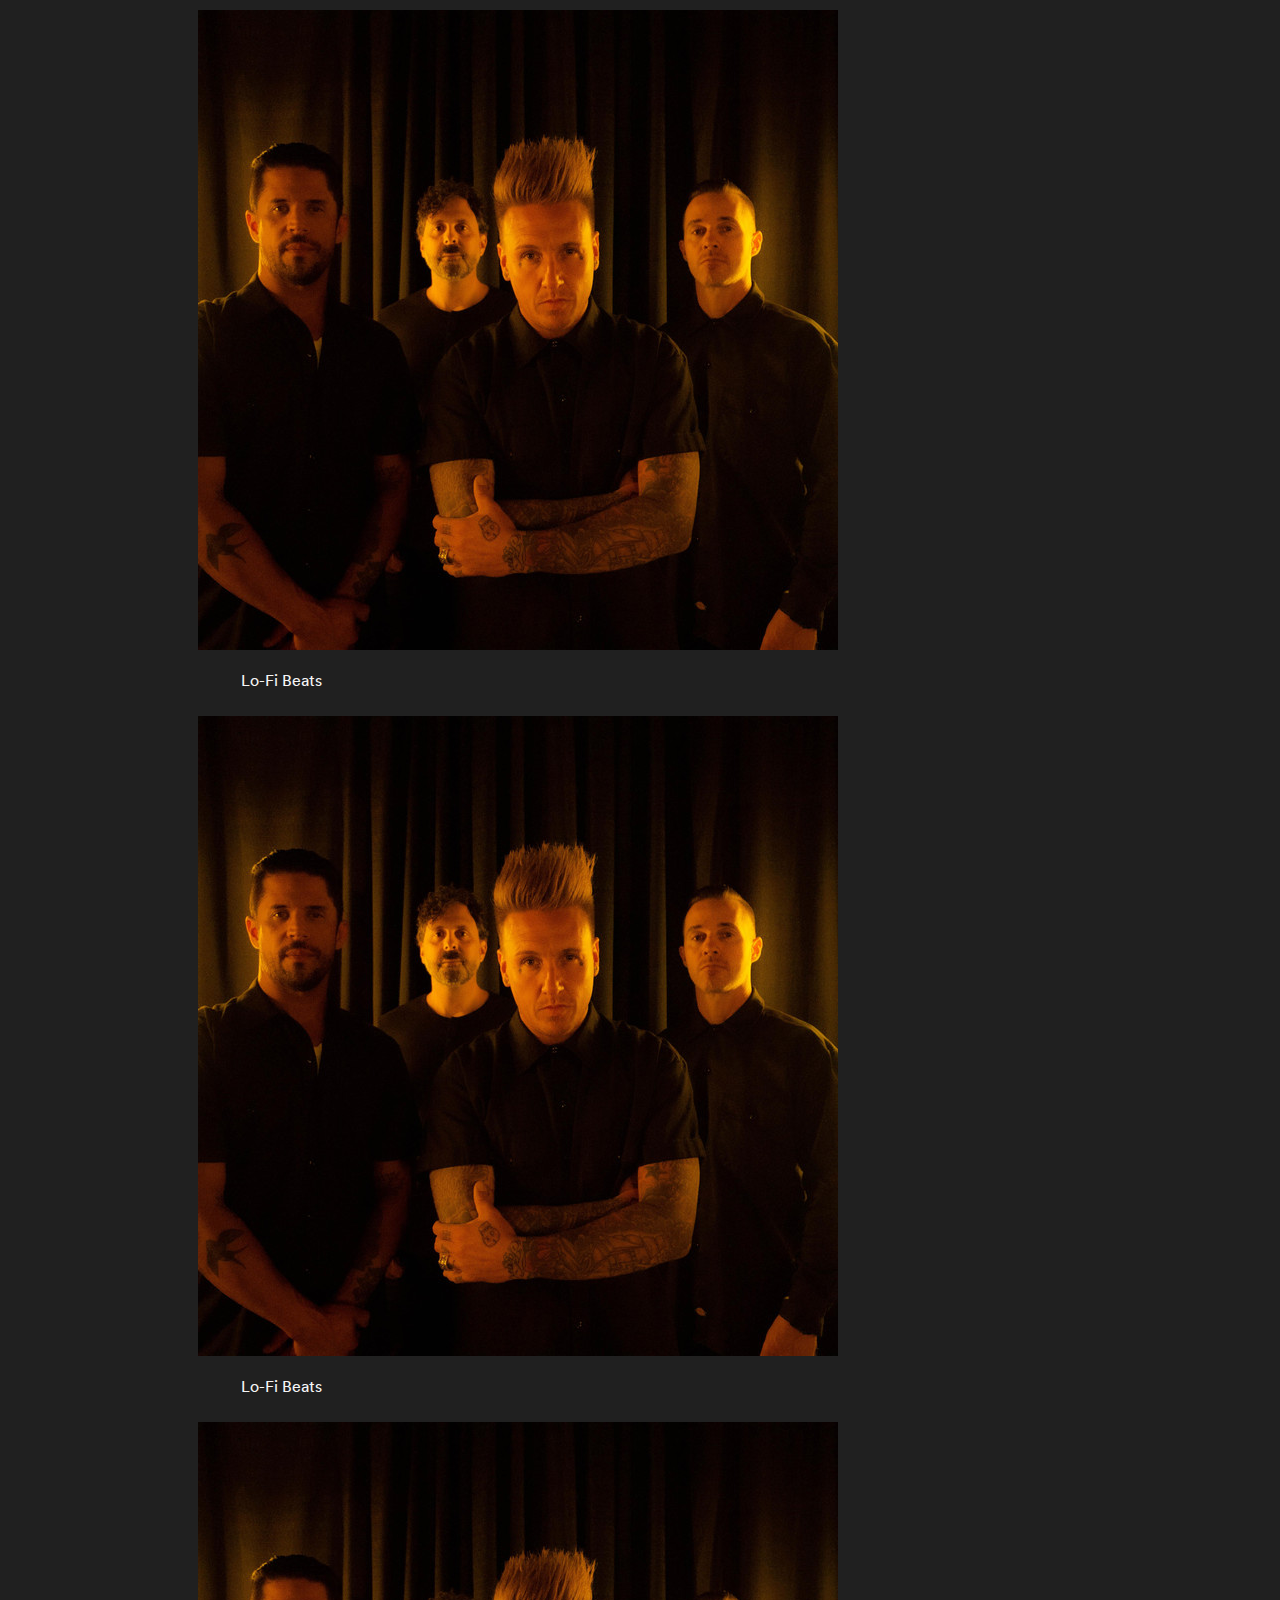
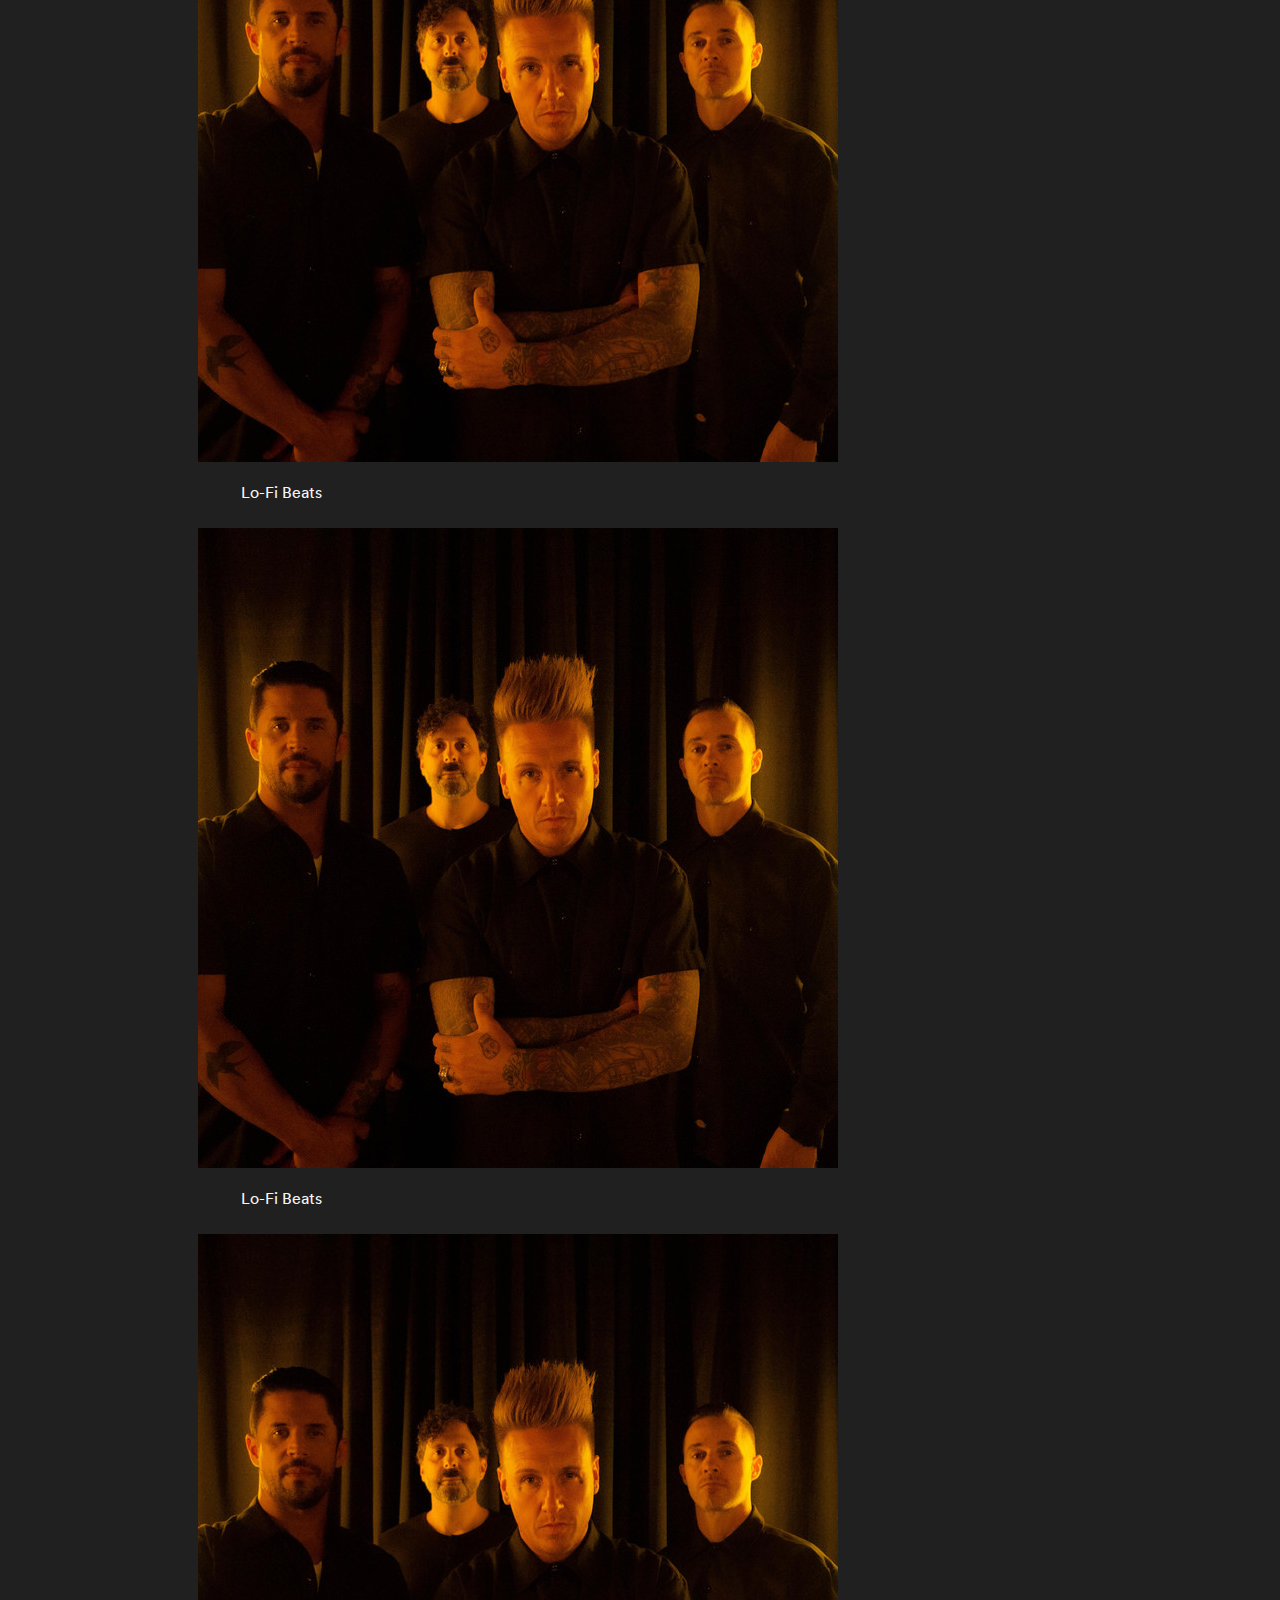
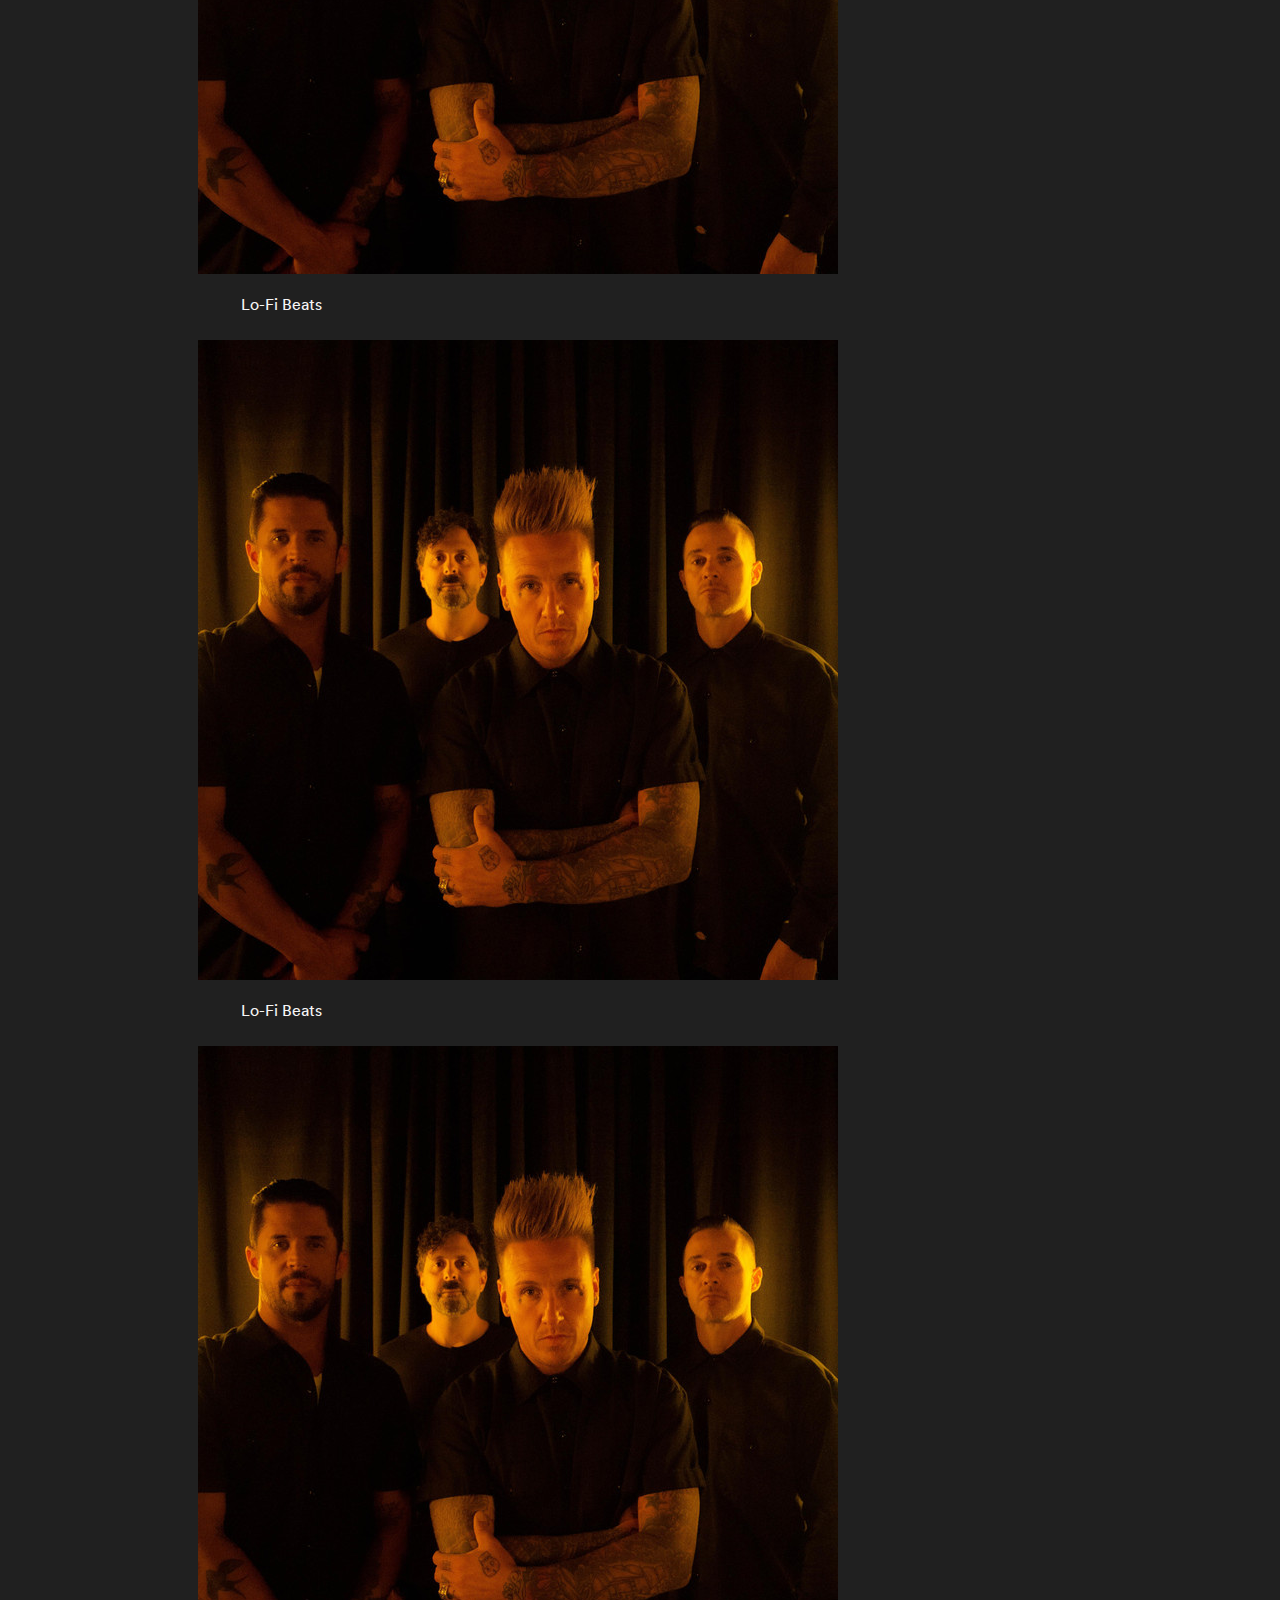
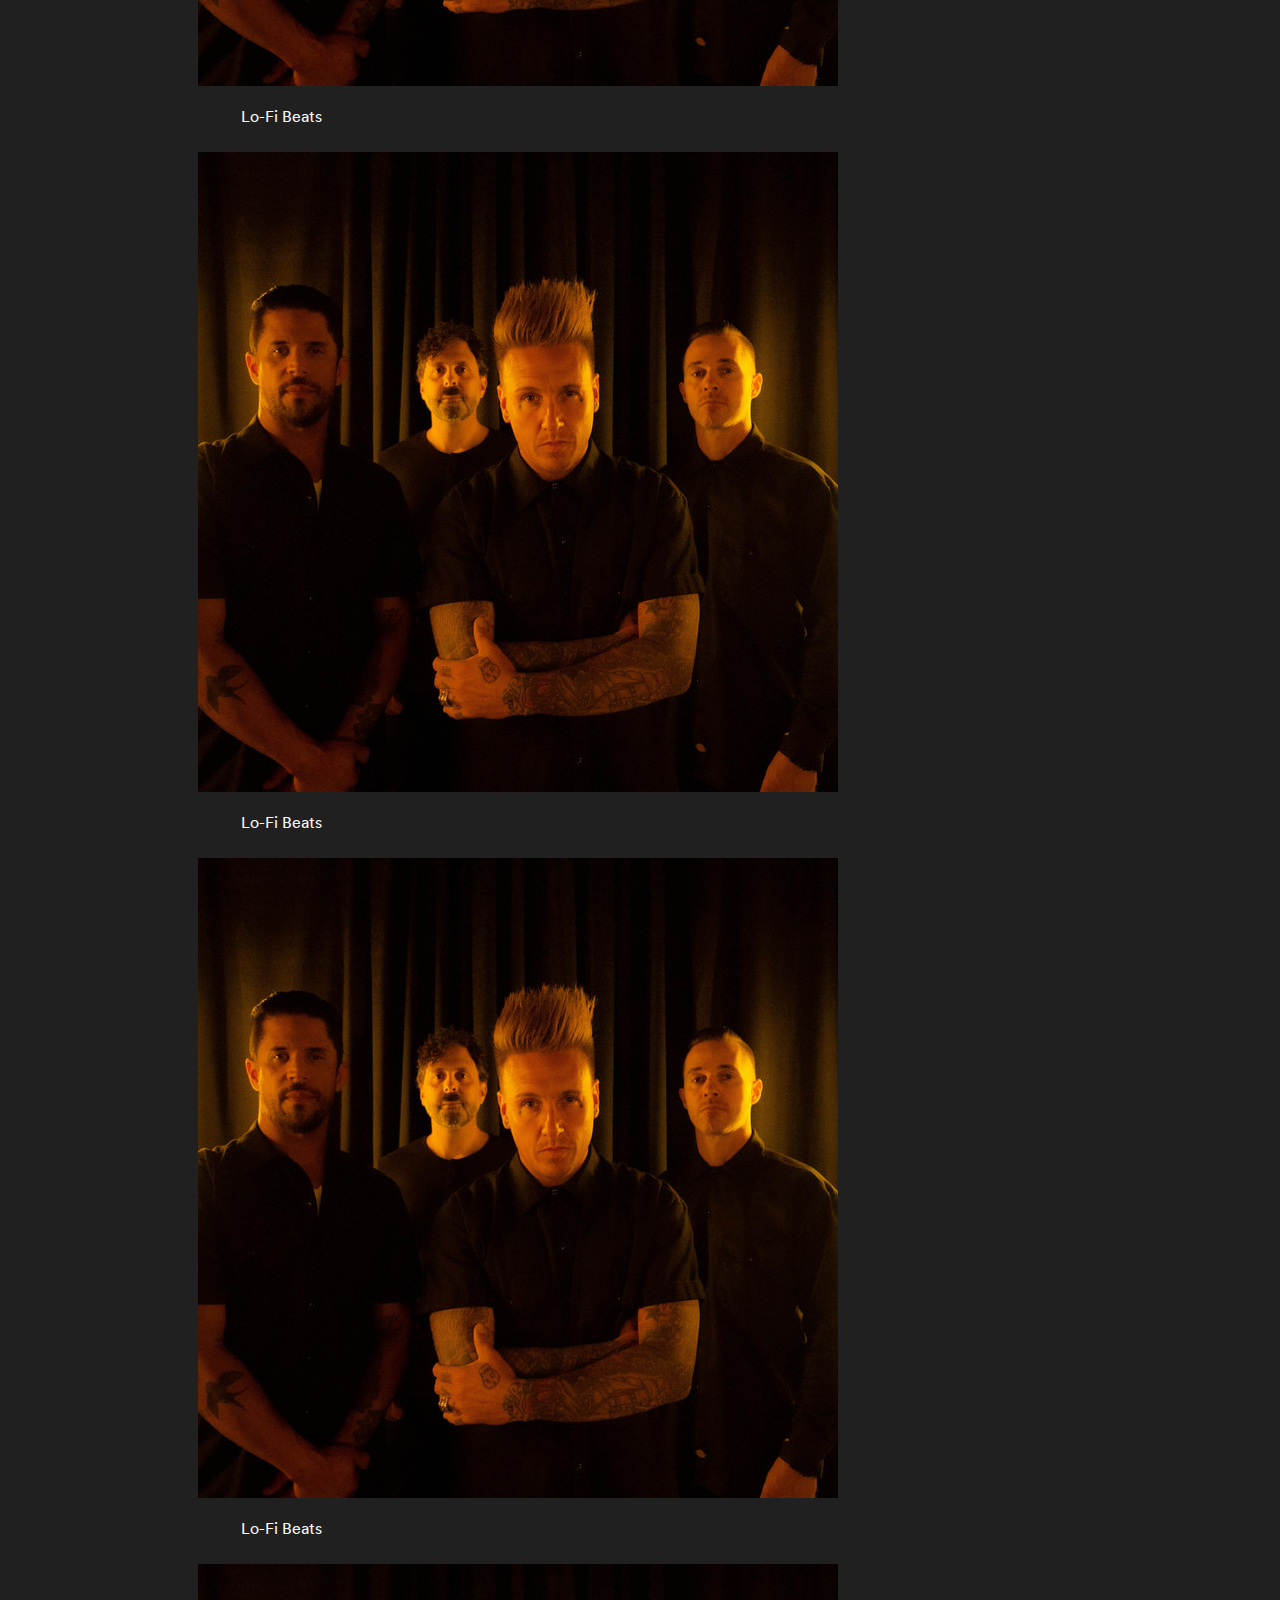
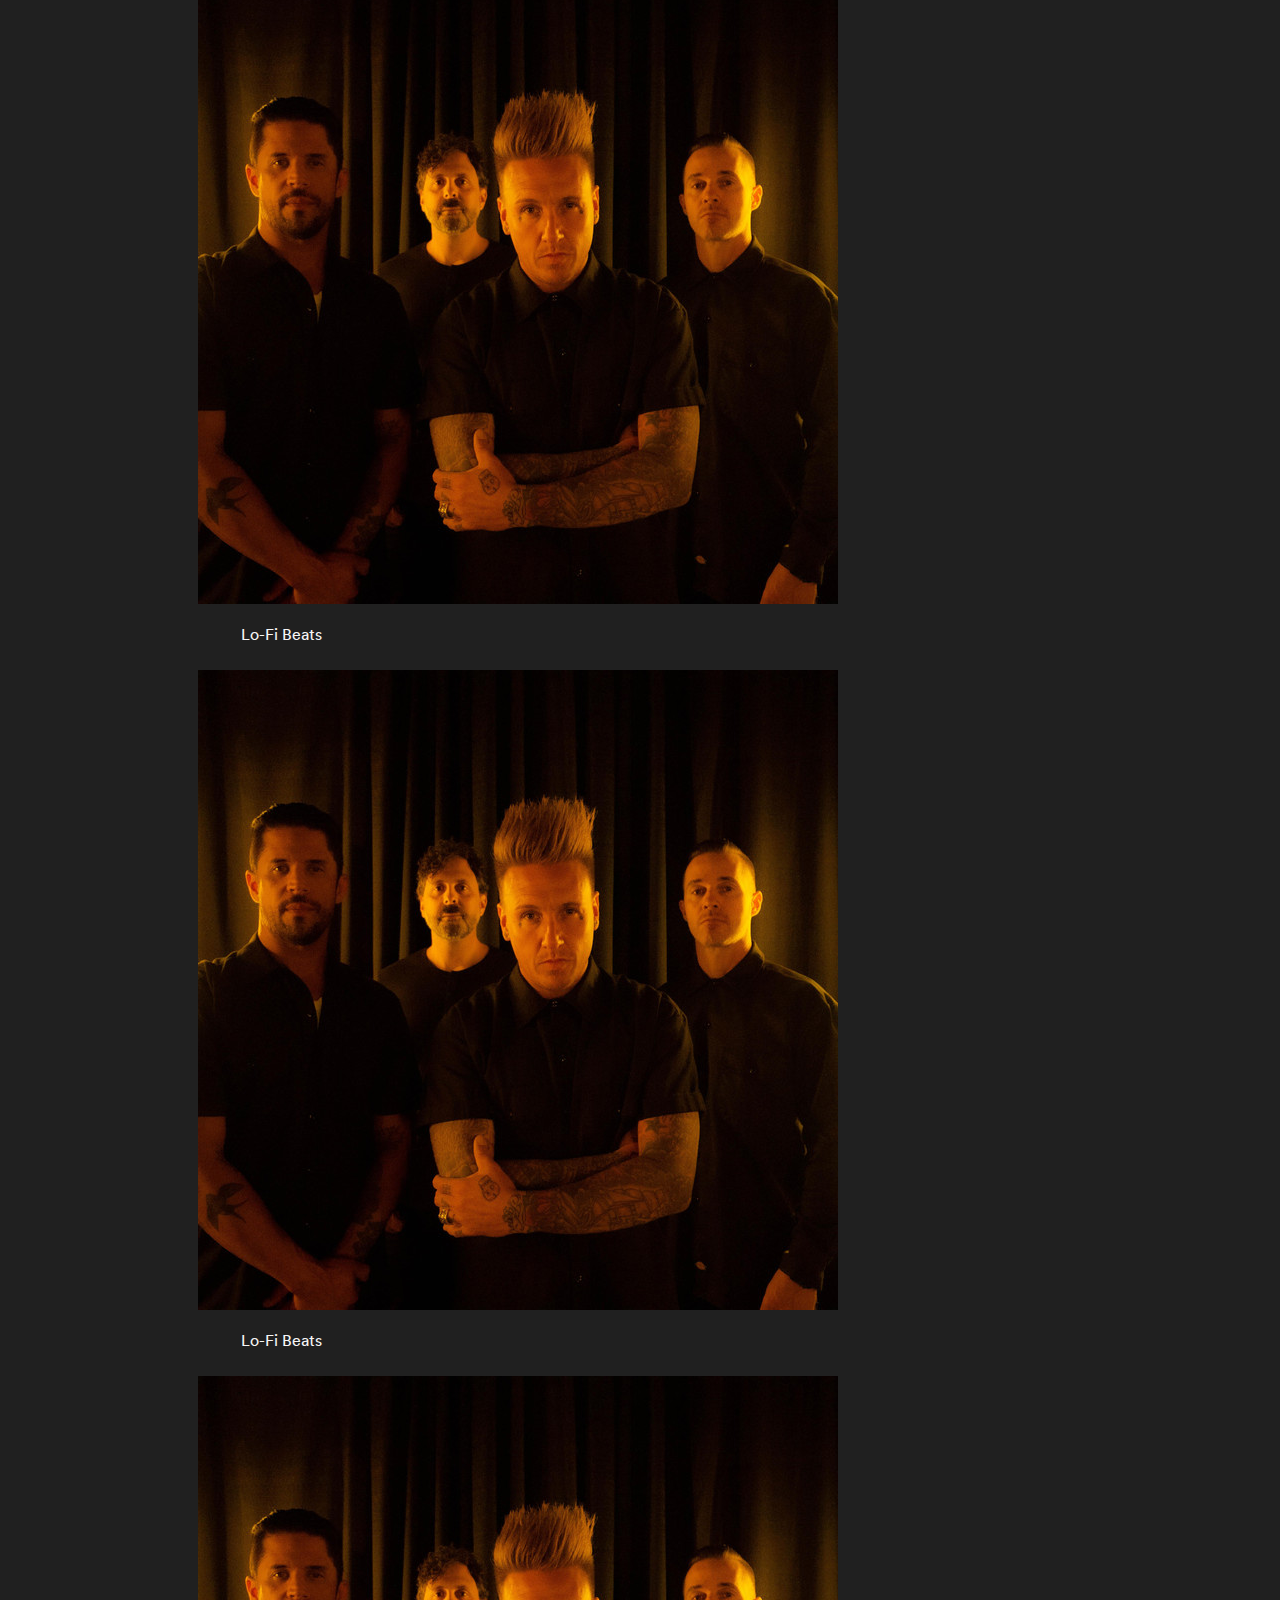
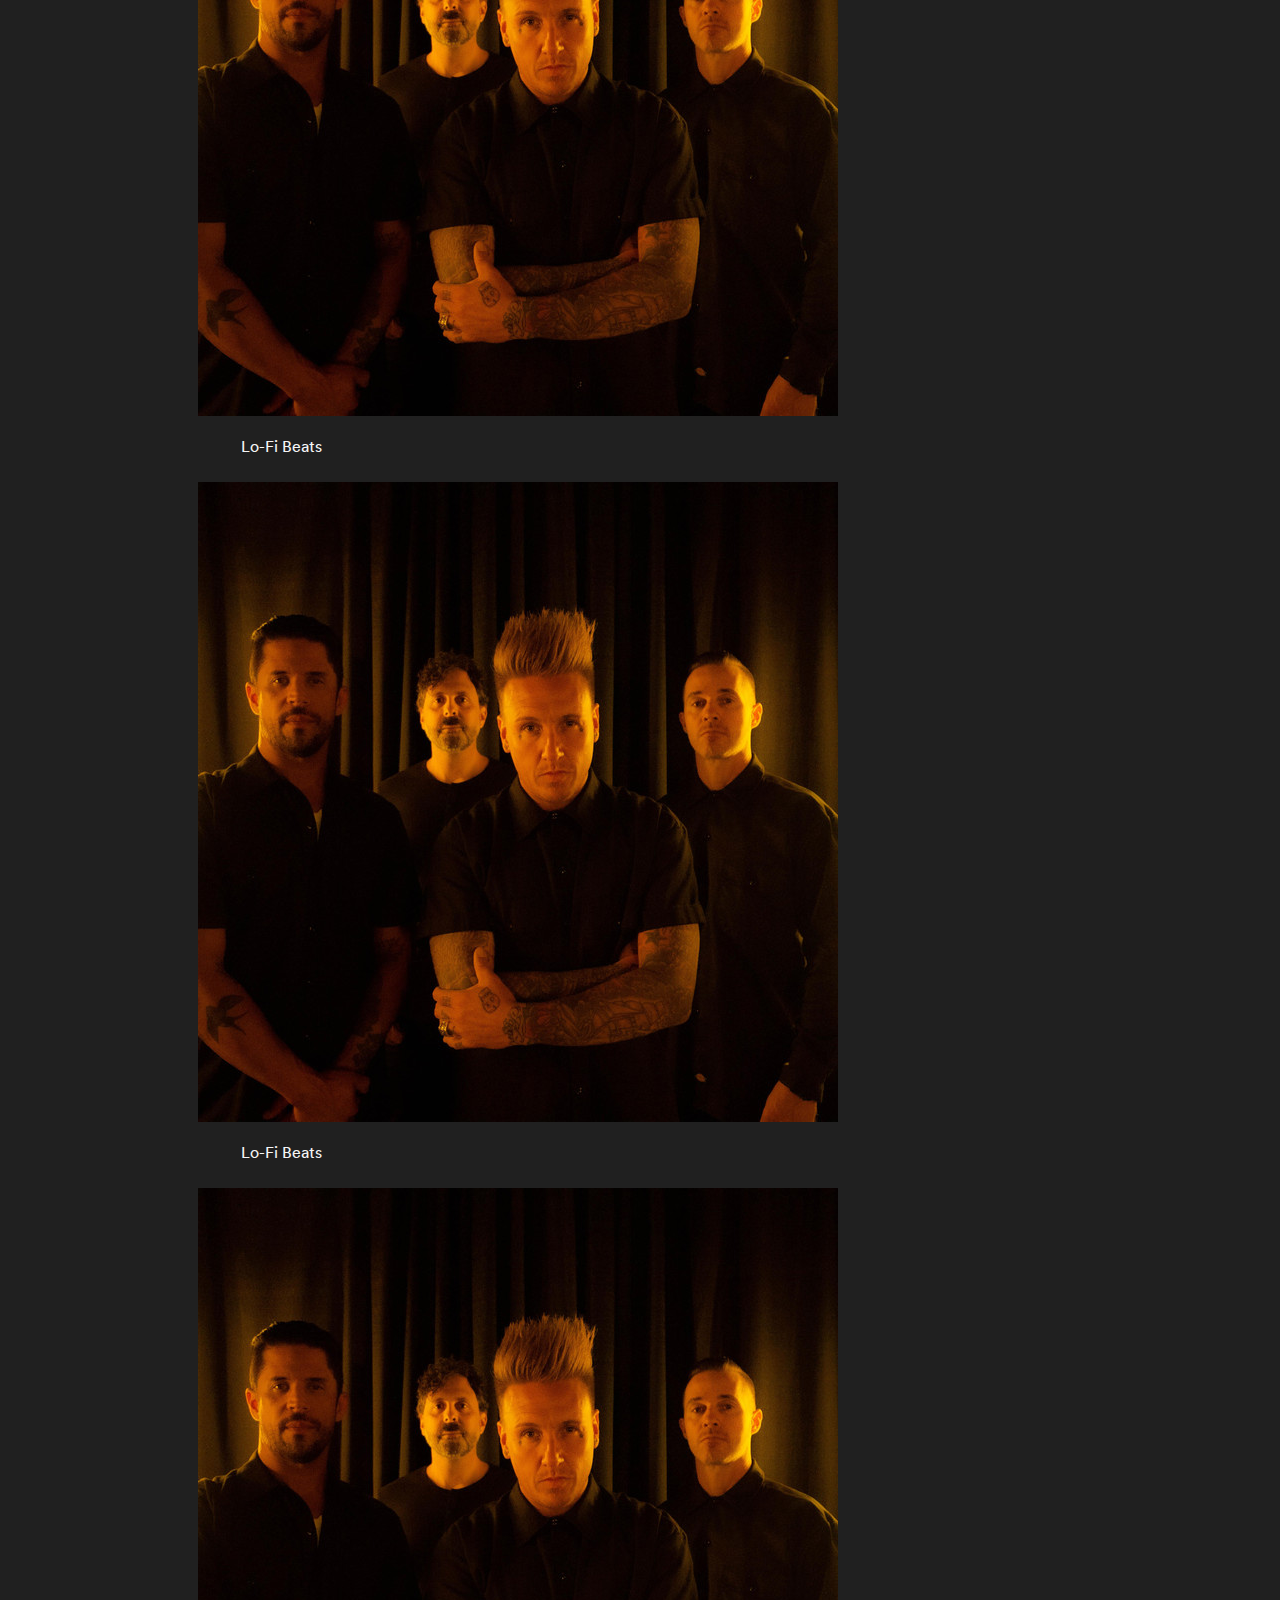
==== commit 00fbcce2: "Merge branch 'master' into registervalidationlogin" ====
--- a/album.html
+++ b/album.html
@@ -813,12 +813,12 @@
       class="col col-lg-12 d-flex flex-column text-center player-container"
       id="player-container"
     >
-      <div class="row text-center mt-3 pb-0 player-controls ">
+      <div class="row text-center mt-3 pb-0 player-controls">
         <svg
           width="1em"
           height="1em"
           viewBox="0 0 16 16"
-          class="bi bi-shuffle mx-2 d-none d-lg-flex"
+          class="bi bi-shuffle mx-2"
           fill="currentColor"
           xmlns="http://www.w3.org/2000/svg"
         >
@@ -880,7 +880,7 @@
           width="1em"
           height="1em"
           viewBox="0 0 16 16"
-          class="bi bi-arrow-repeat mx-2 d-none d-lg-flex"
+          class="bi bi-arrow-repeat mx-2"
           fill="currentColor"
           xmlns="http://www.w3.org/2000/svg"
         >
@@ -904,7 +904,7 @@
           width="1em"
           height="1em"
           viewBox="0 0 16 16"
-          class="bi bi-list-ul mx-2 d-none d-lg-flex"
+          class="bi bi-list-ul mx-2"
           fill="currentColor"
           xmlns="http://www.w3.org/2000/svg"
         >
@@ -917,7 +917,7 @@
           width="1em"
           height="1em"
           viewBox="0 0 16 16"
-          class="bi bi-pip mx-2 d-none d-lg-flex"
+          class="bi bi-pip mx-2"
           fill="currentColor"
           xmlns="http://www.w3.org/2000/svg"
         >
@@ -933,7 +933,7 @@
           width="1em"
           height="1em"
           viewBox="0 0 16 16"
-          class="bi bi-volume-up mx-2 d-none d-lg-flex"
+          class="bi bi-volume-up mx-2"
           fill="currentColor"
           xmlns="http://www.w3.org/2000/svg"
         >
@@ -956,7 +956,7 @@
             <label for="formControlRange" class="volumecolor"></label>
             <input
               type="range"
-              class="form-control-range d-none d-lg-flex"
+              class="form-control-range"
               id="formControlRange"
             />
           </div>
--- a/styles/style.css
+++ b/styles/style.css
@@ -1403,6 +1403,44 @@
   line-height: 20px;
   letter-spacing: 0.25px;
   font-family: "Circular-book";
+} 
+.formlogin{
+  position:relative;
+  padding-bottom: 20px;
+
+}
+.formlogin i{
+  position: absolute;
+  top:40px;
+  right:20px;
+  visibility: hidden;
+}
+.formlogin small{
+ visibility: hidden;
+  position: absolute;
+  bottom: 0px;
+  left:4px;
+  padding-bottom: 10px
+
+}
+.formlogin.sucess input{
+  border-color: #2ecc71;
+}
+.formlogin.error input{
+  border-color: #e74c3c;
+}
+.formlogin.sucess i.fa-check-circle{
+  color: #2ecc71;
+  visibility: visible;
+}
+.formlogin.error i.fa-exclamation-circle{
+  color: #e74c3c;
+  visibility: visible;
+}
+.formlogin.error small{
+  color: #e74c3c;
+  visibility: visible;
+
 }
 
 /*************************************Player 2***********************************************/
@@ -1558,7 +1596,7 @@
   height: 4px;
   width: 300px;
   position: absolute;
-  bottom: 15px;
+  bottom: 1px;
   right: -150px;
   z-index: 5;
 }
@@ -1787,10 +1825,6 @@
     bottom: -3vh;
   }
 
-  .progress-container {
-    bottom: 2vh;
-  }
-
   .player-container .slider > p:first-of-type {
     left: 20vw;
     bottom: -3vh;
@@ -1815,7 +1849,7 @@
 
   .singer-player .title {
     position: absolute;
-    font-size: 5px;
+    font-size: 12px;
     left: -18px;
     bottom: -20px;
   }
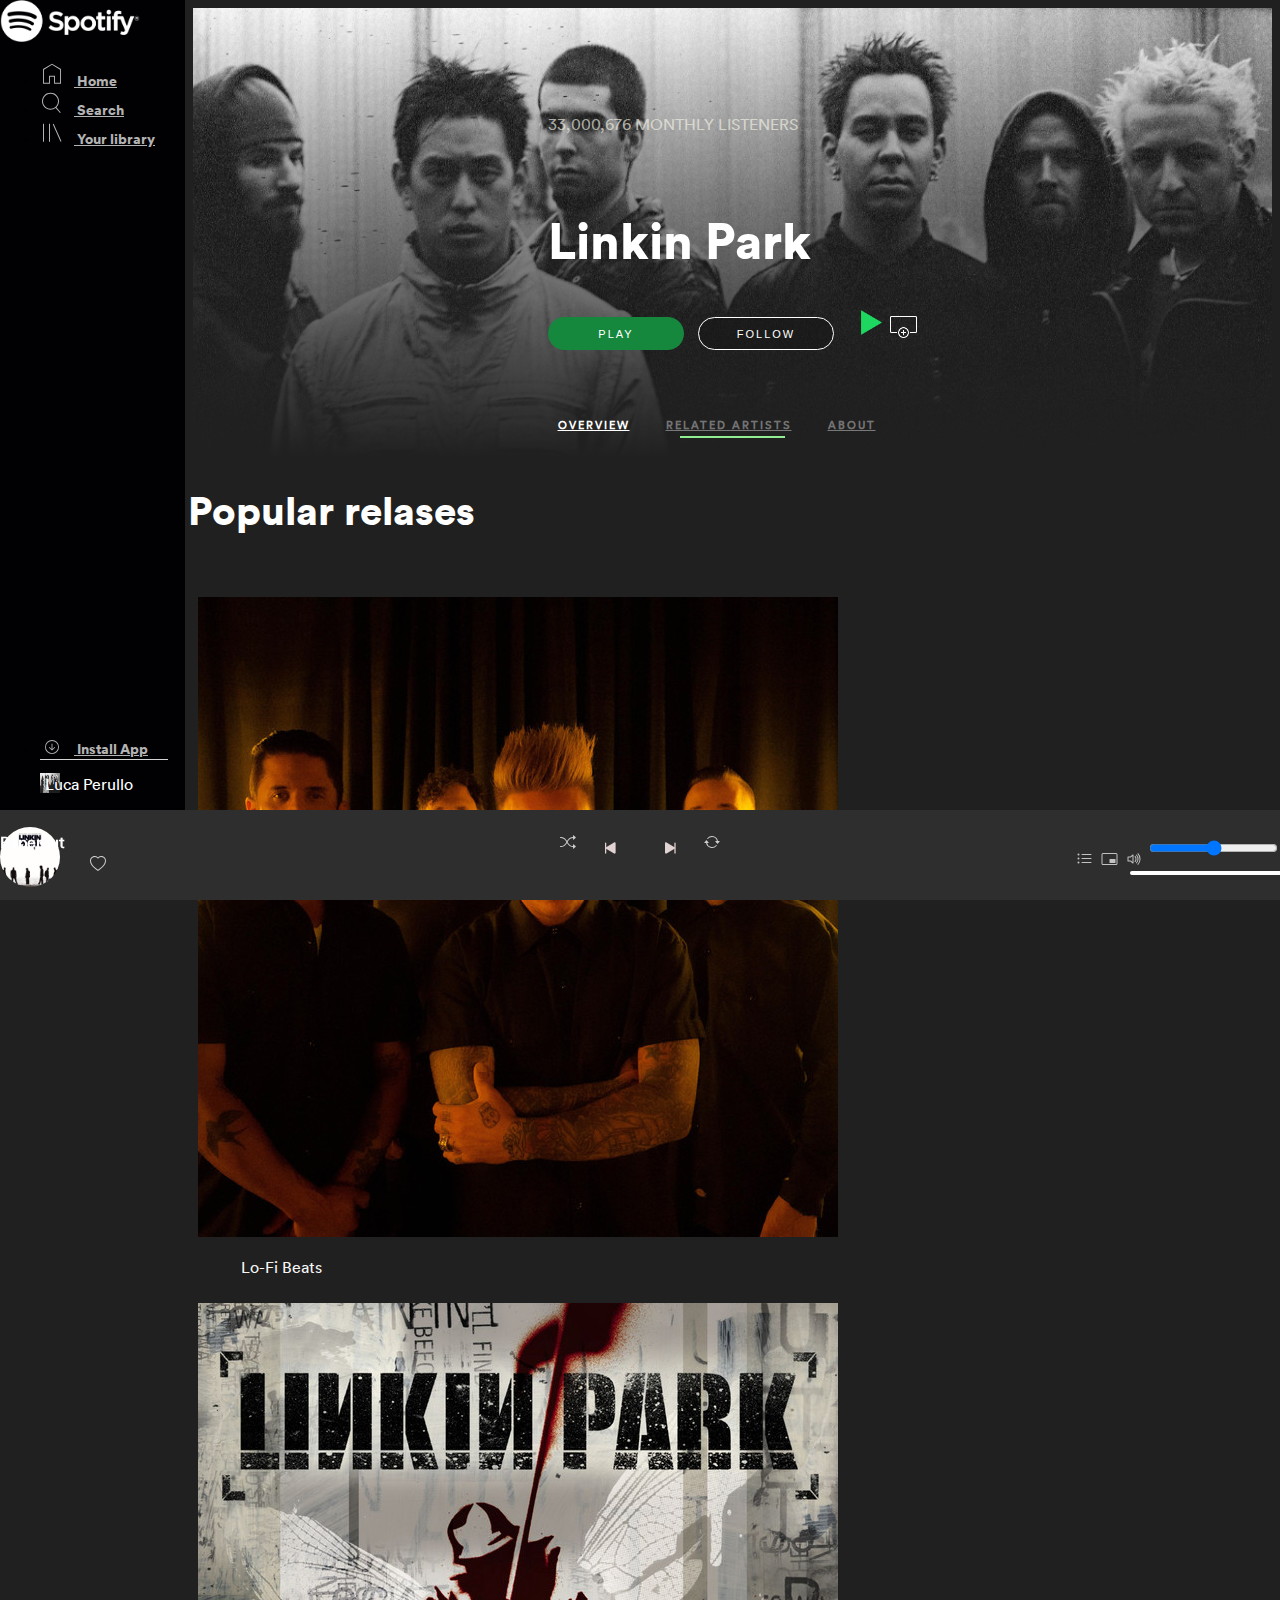
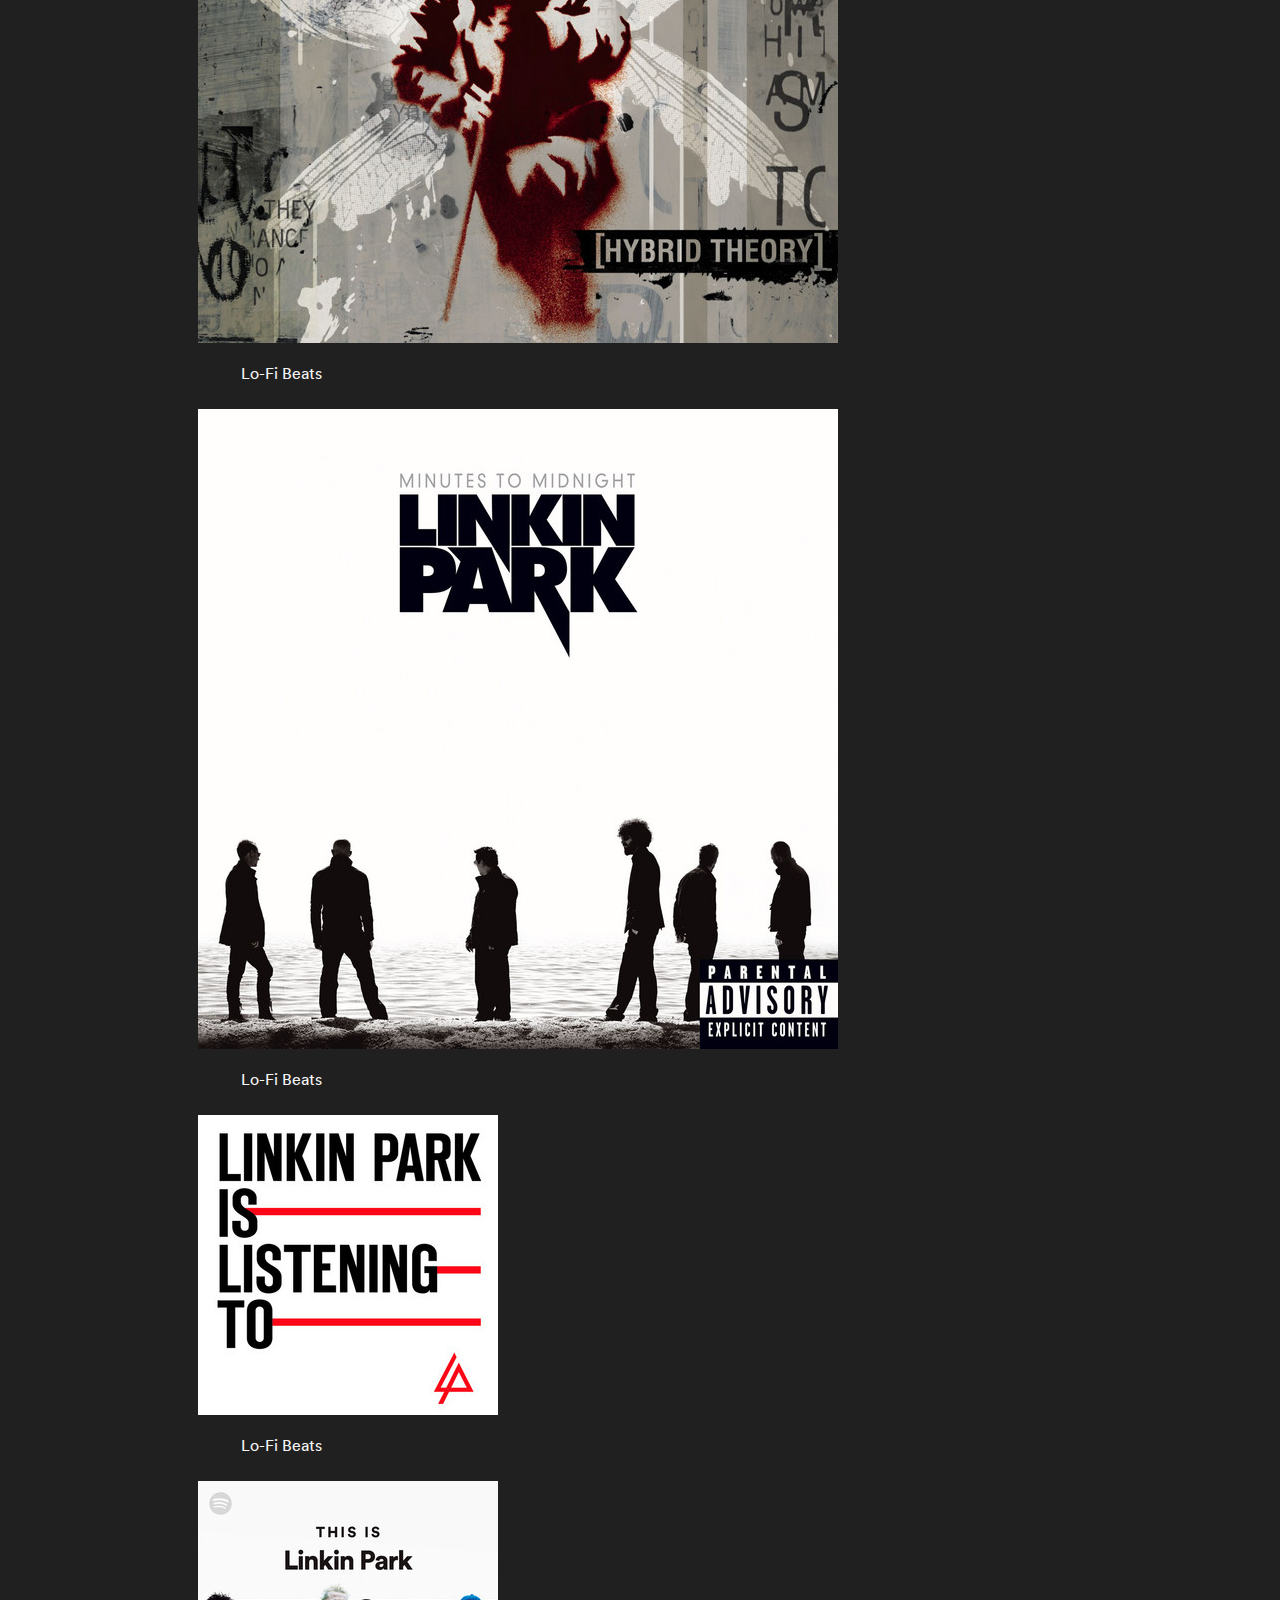
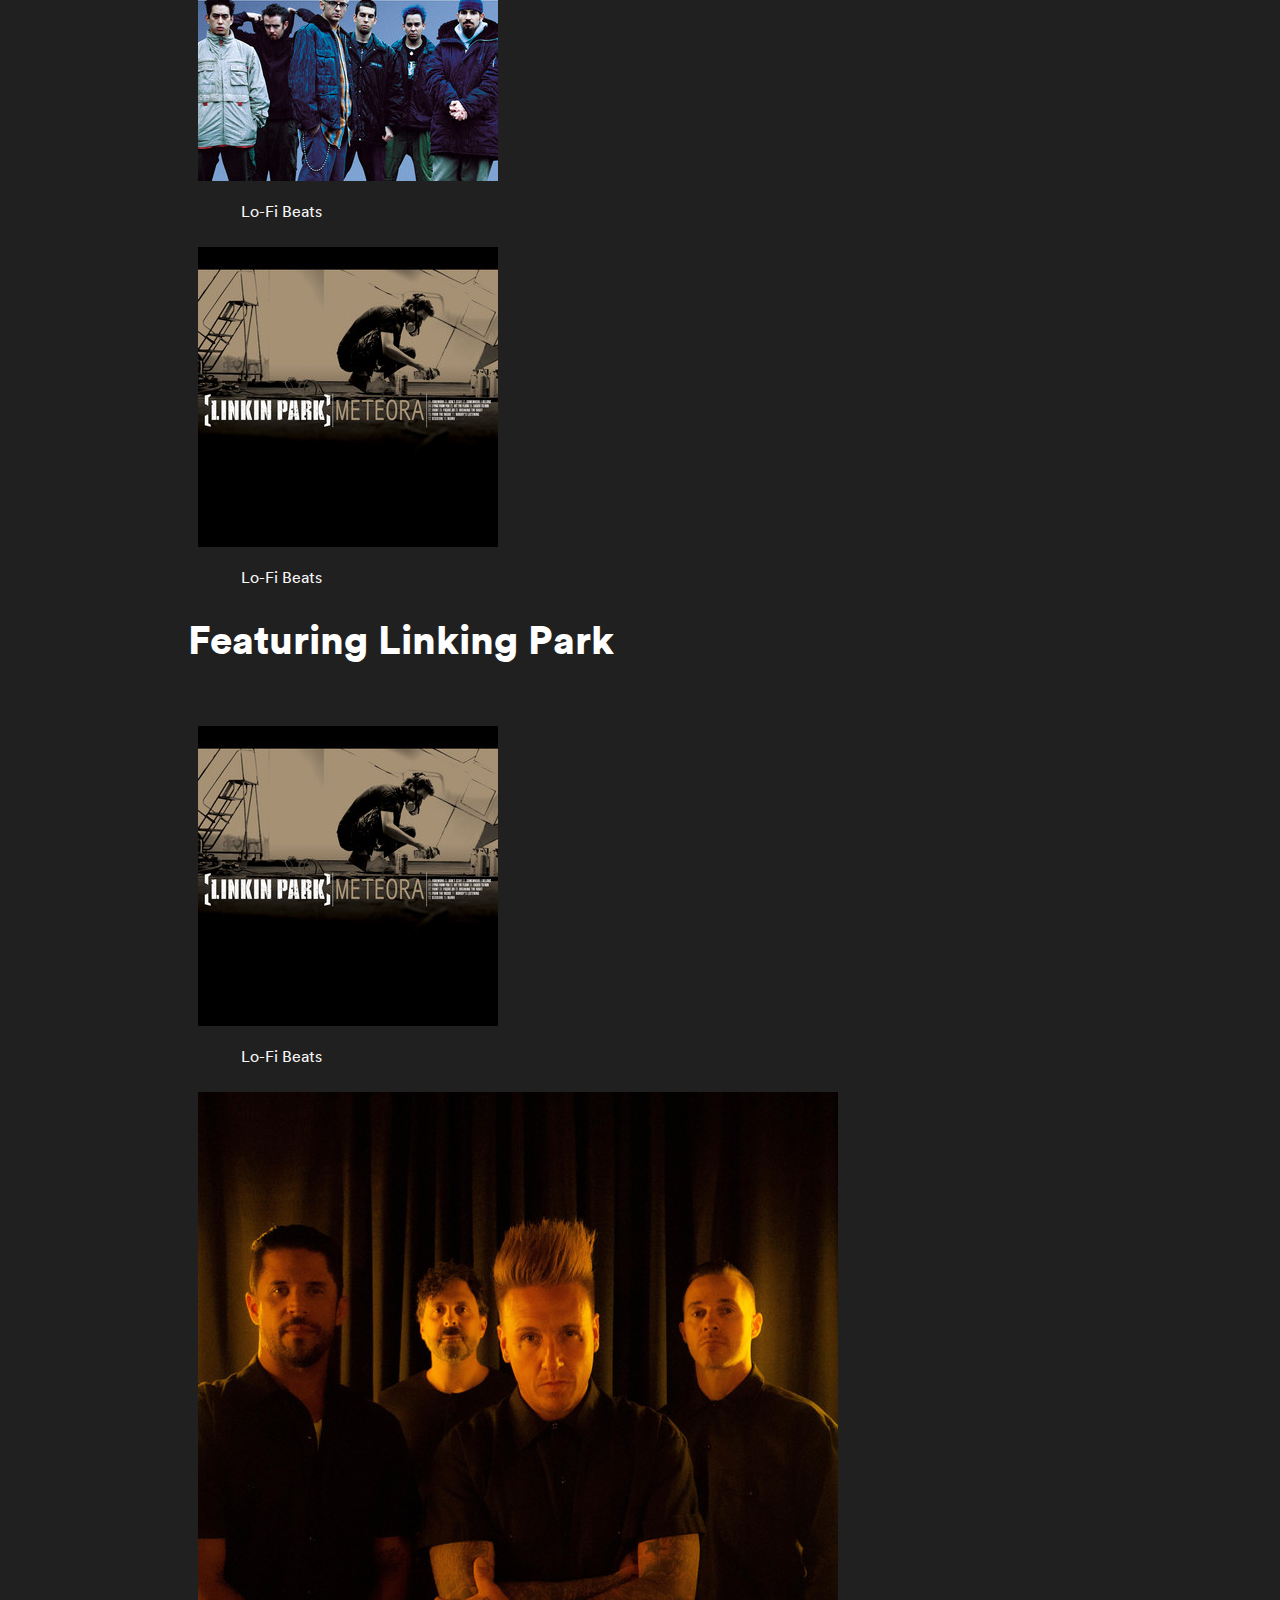
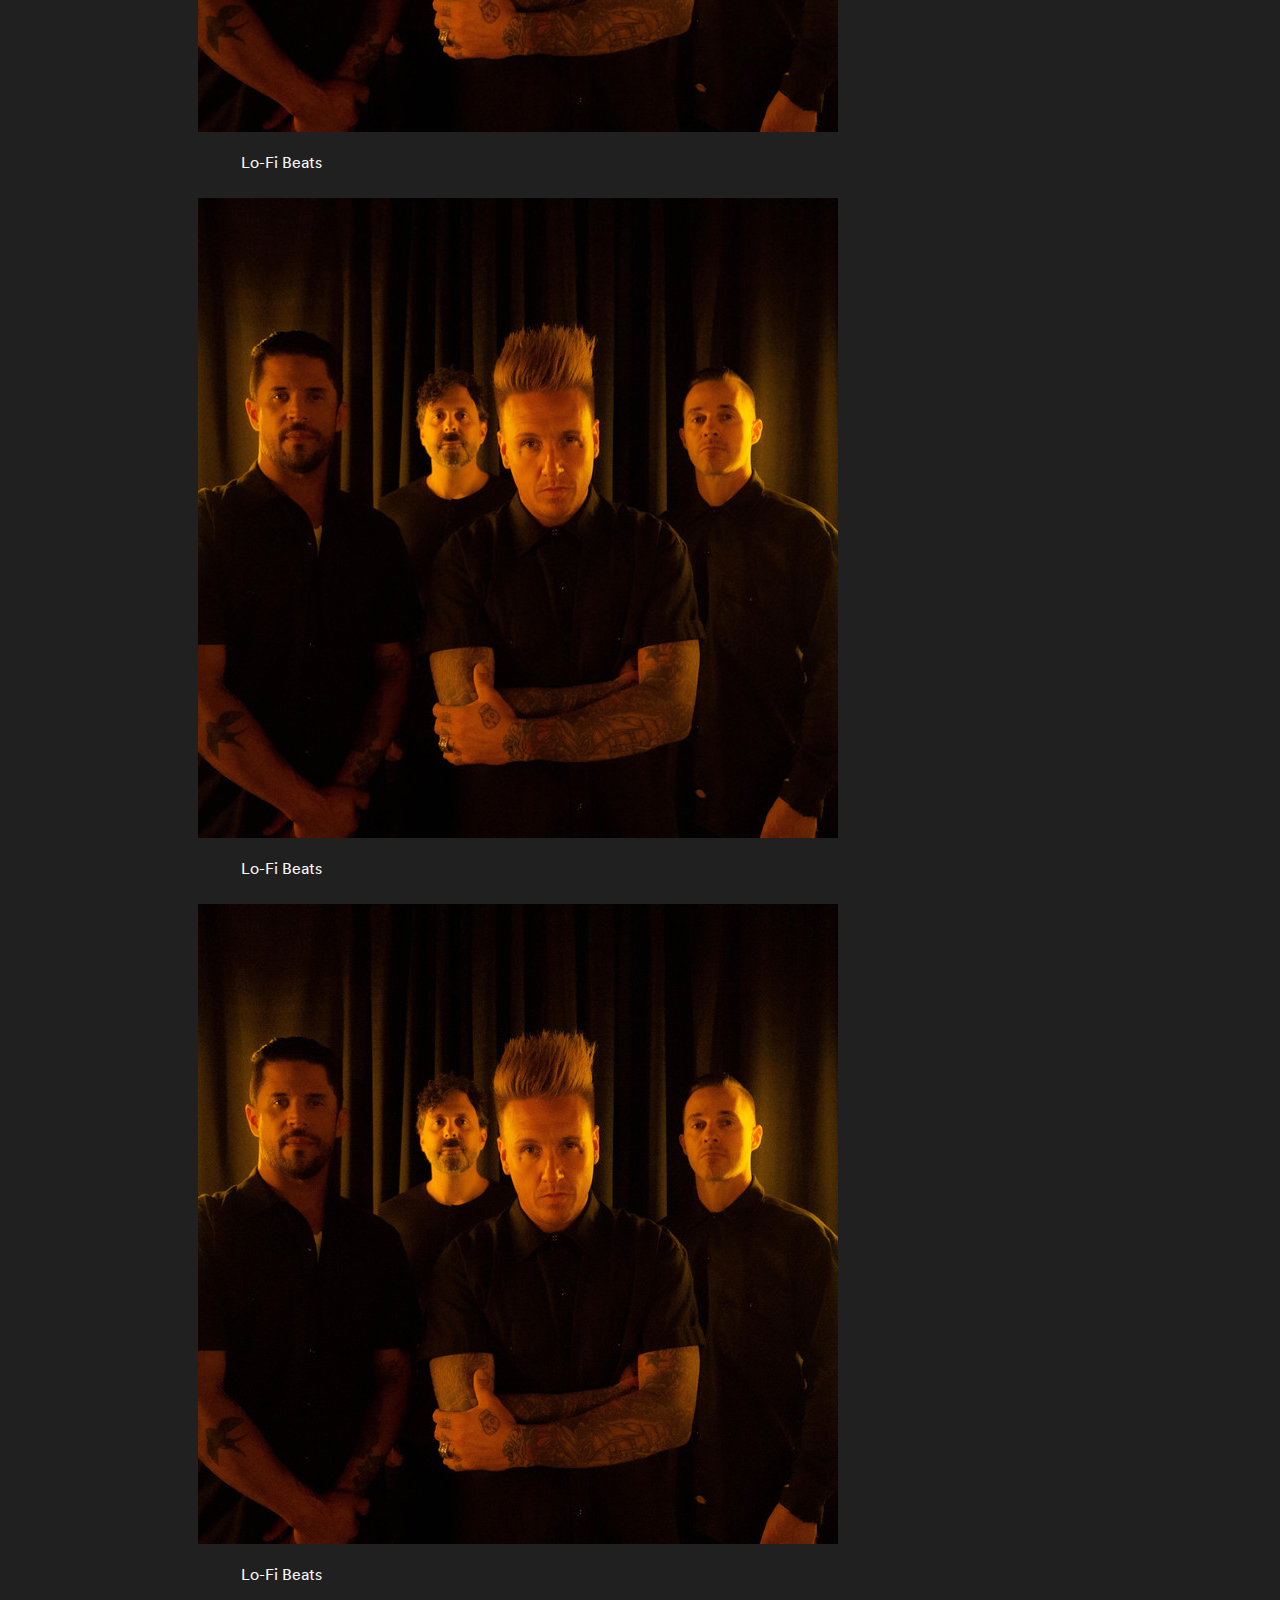
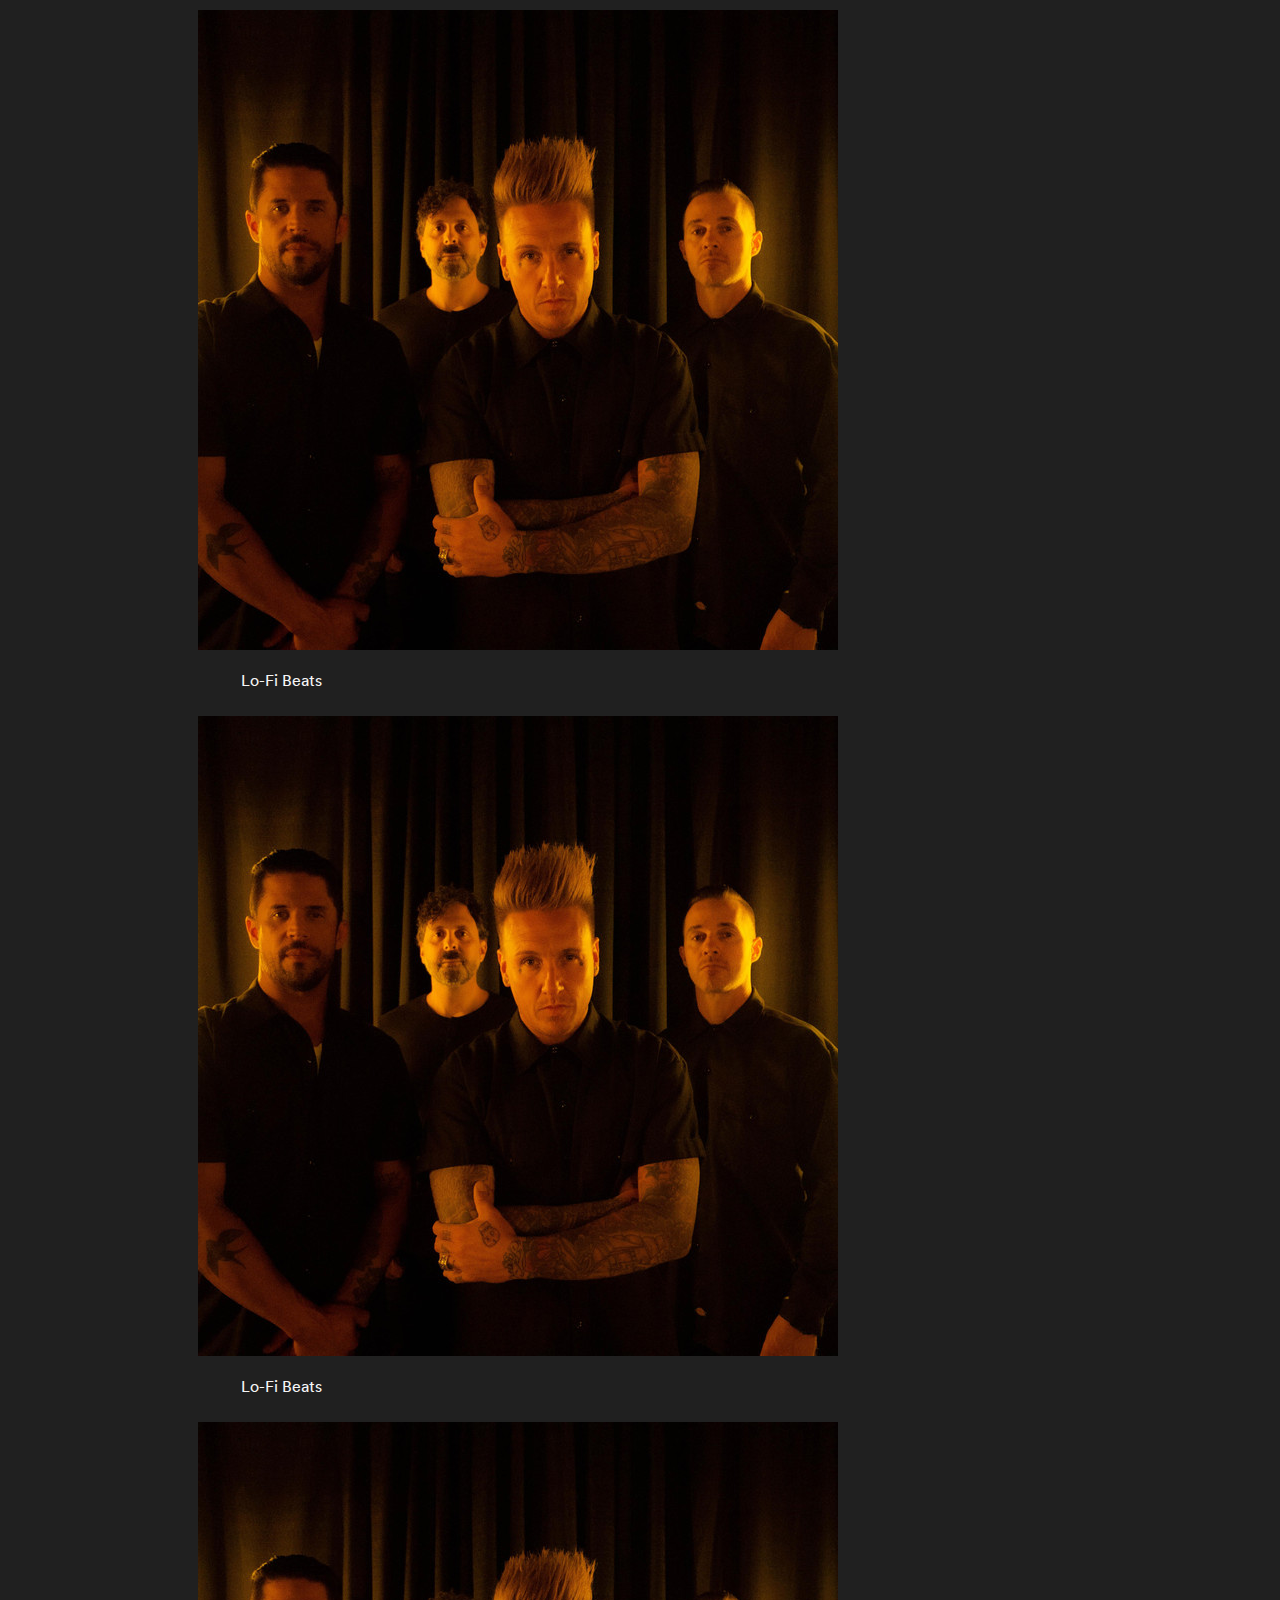
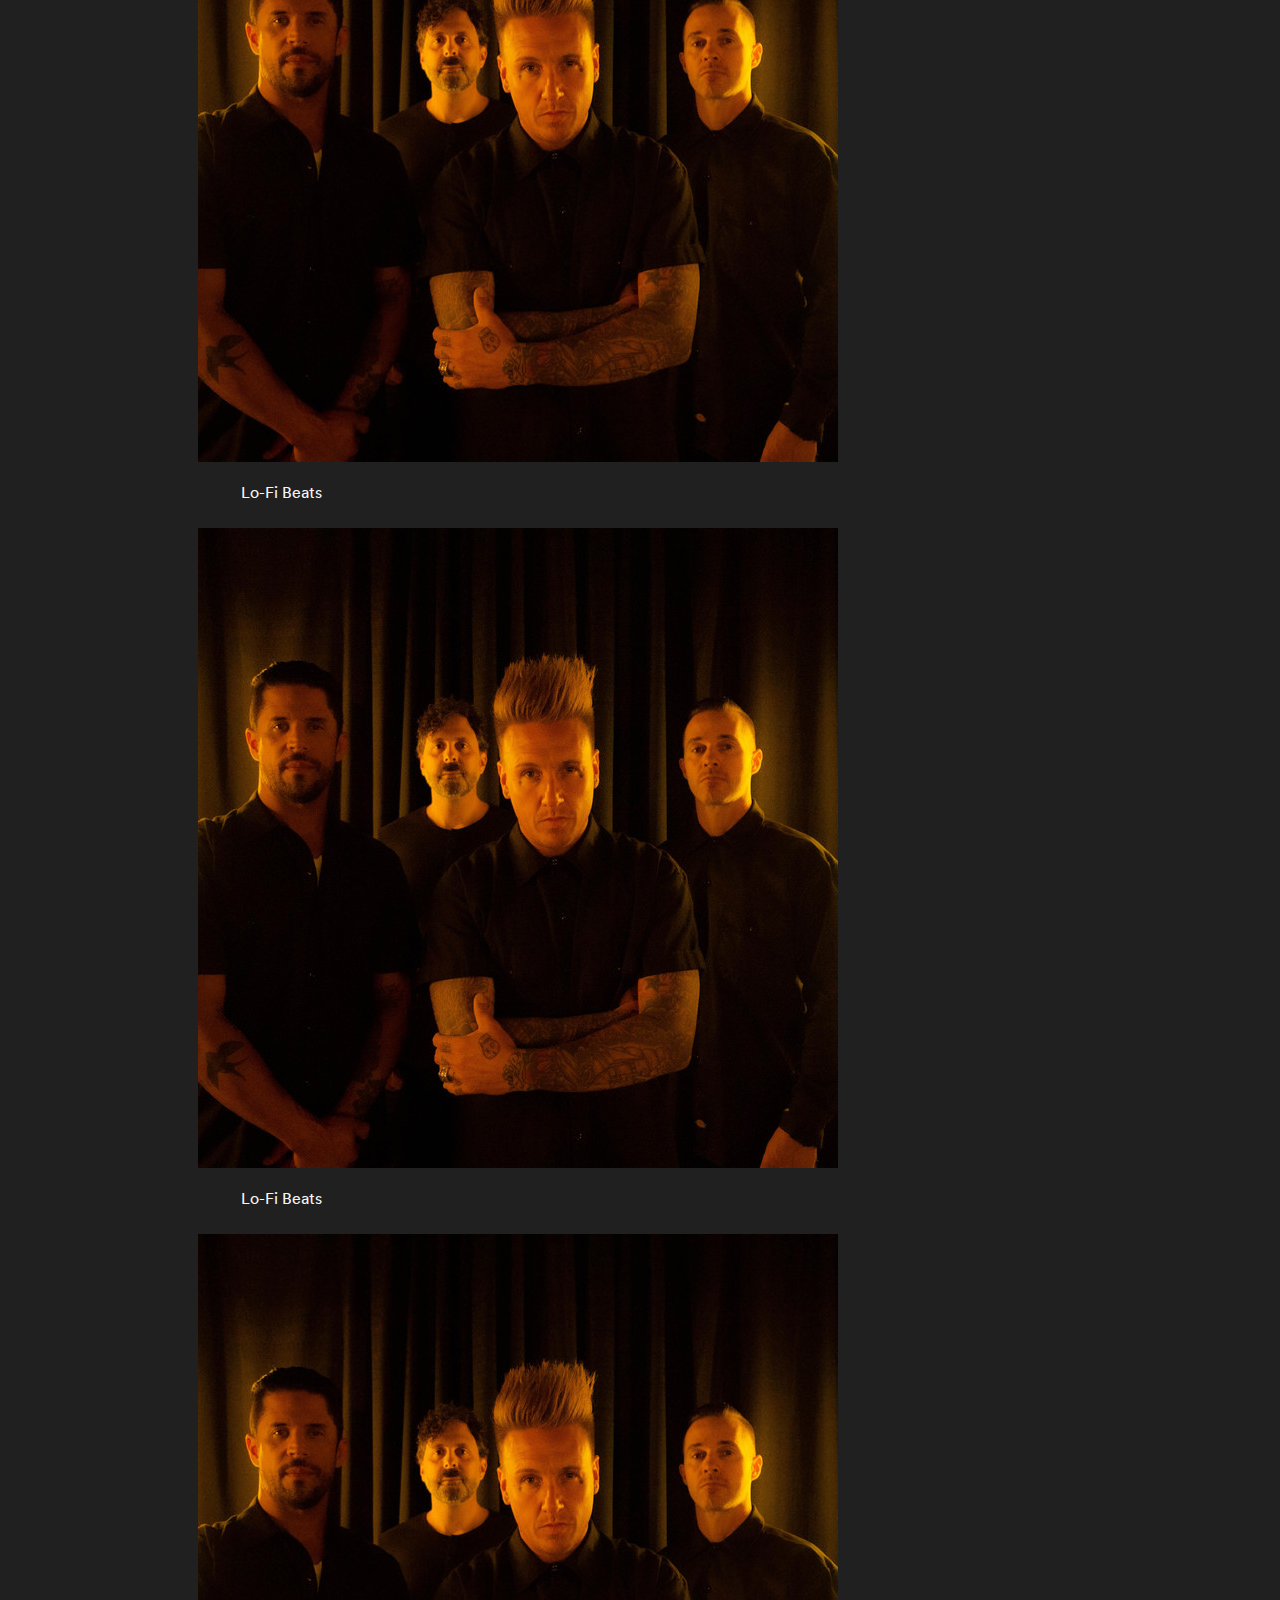
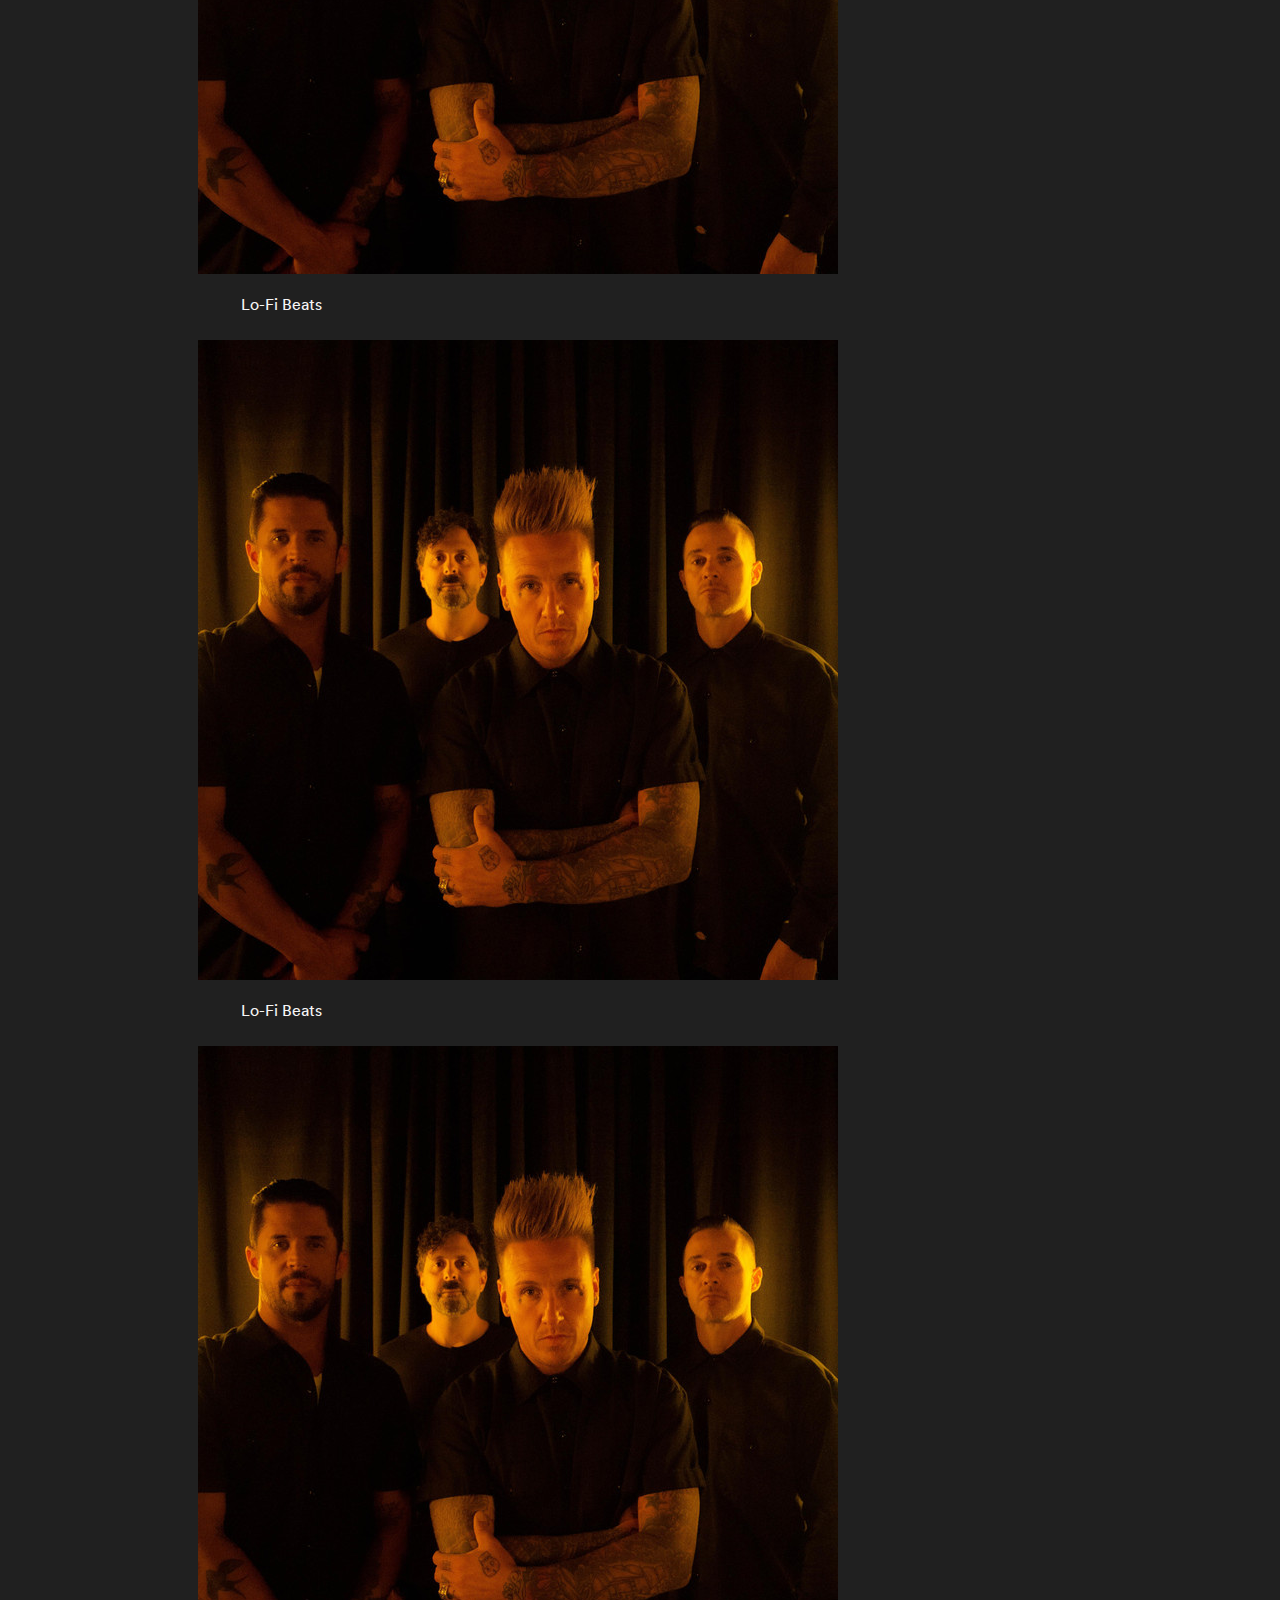
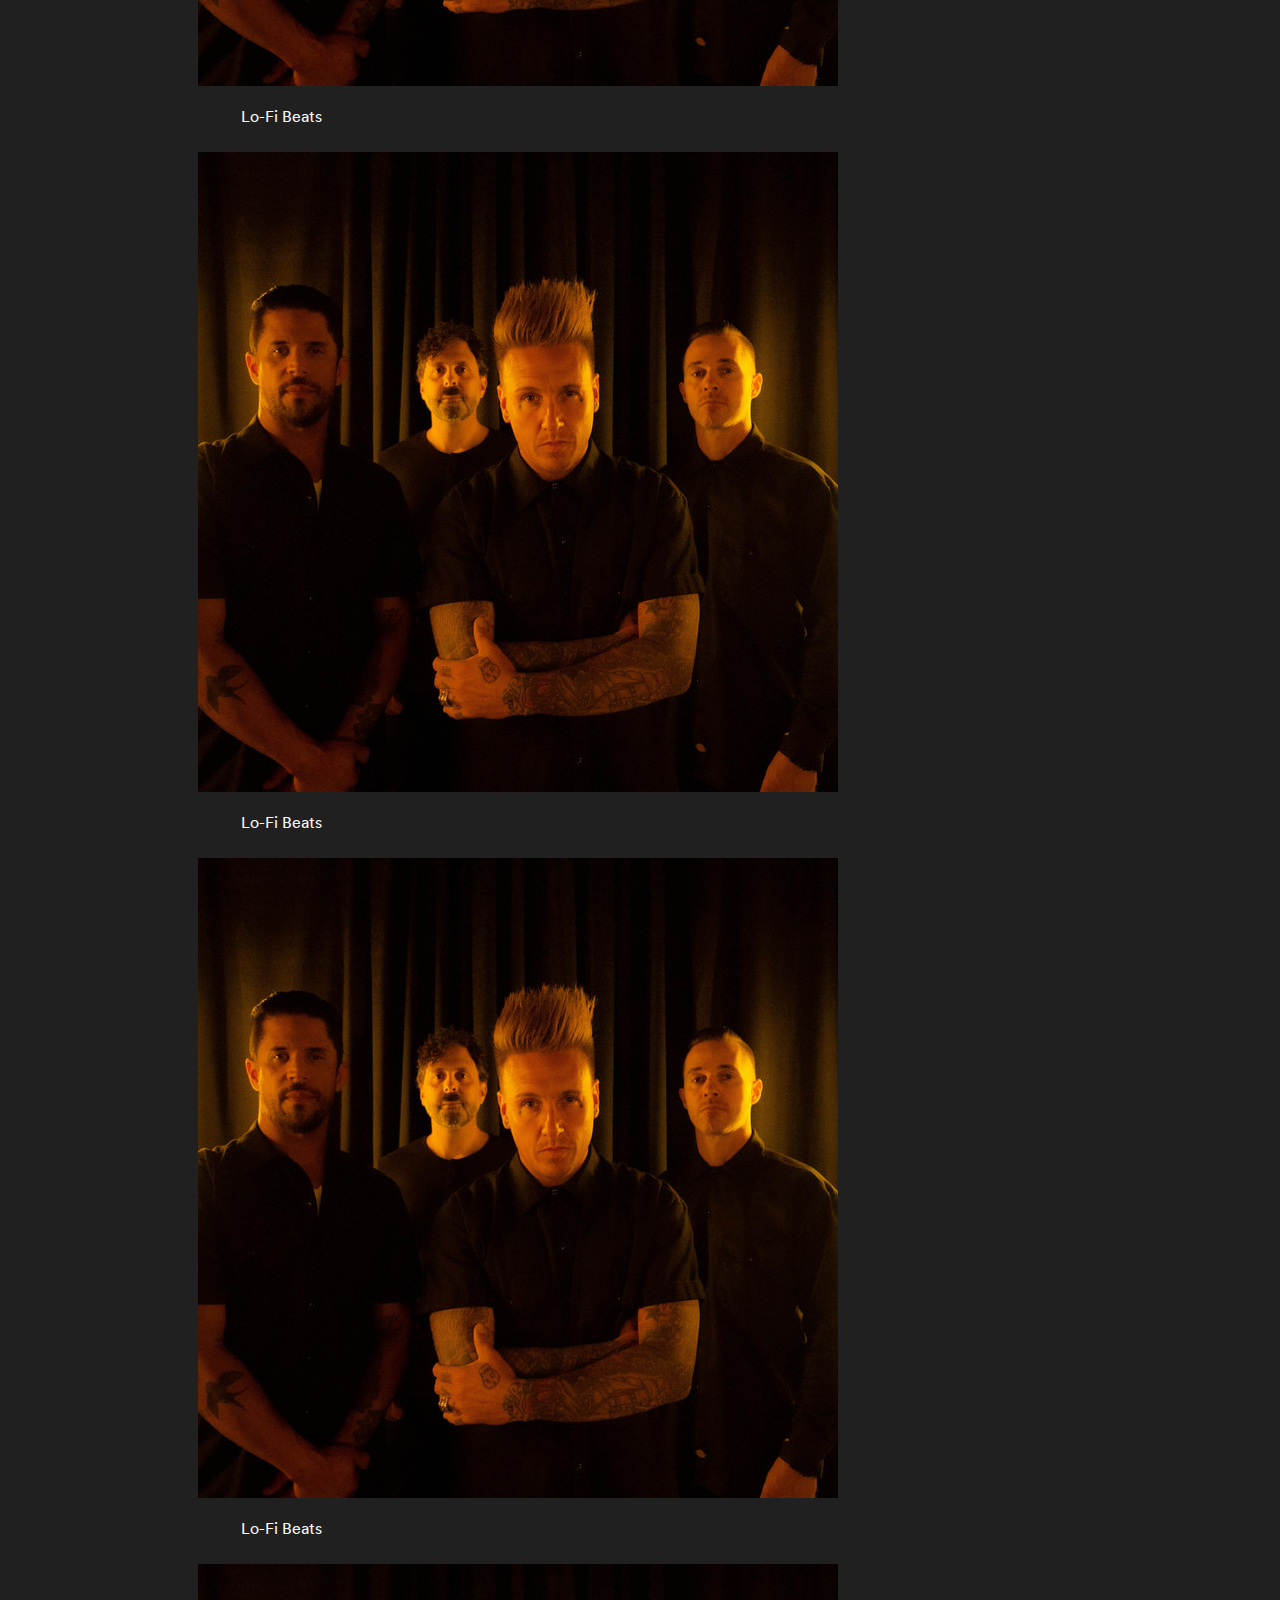
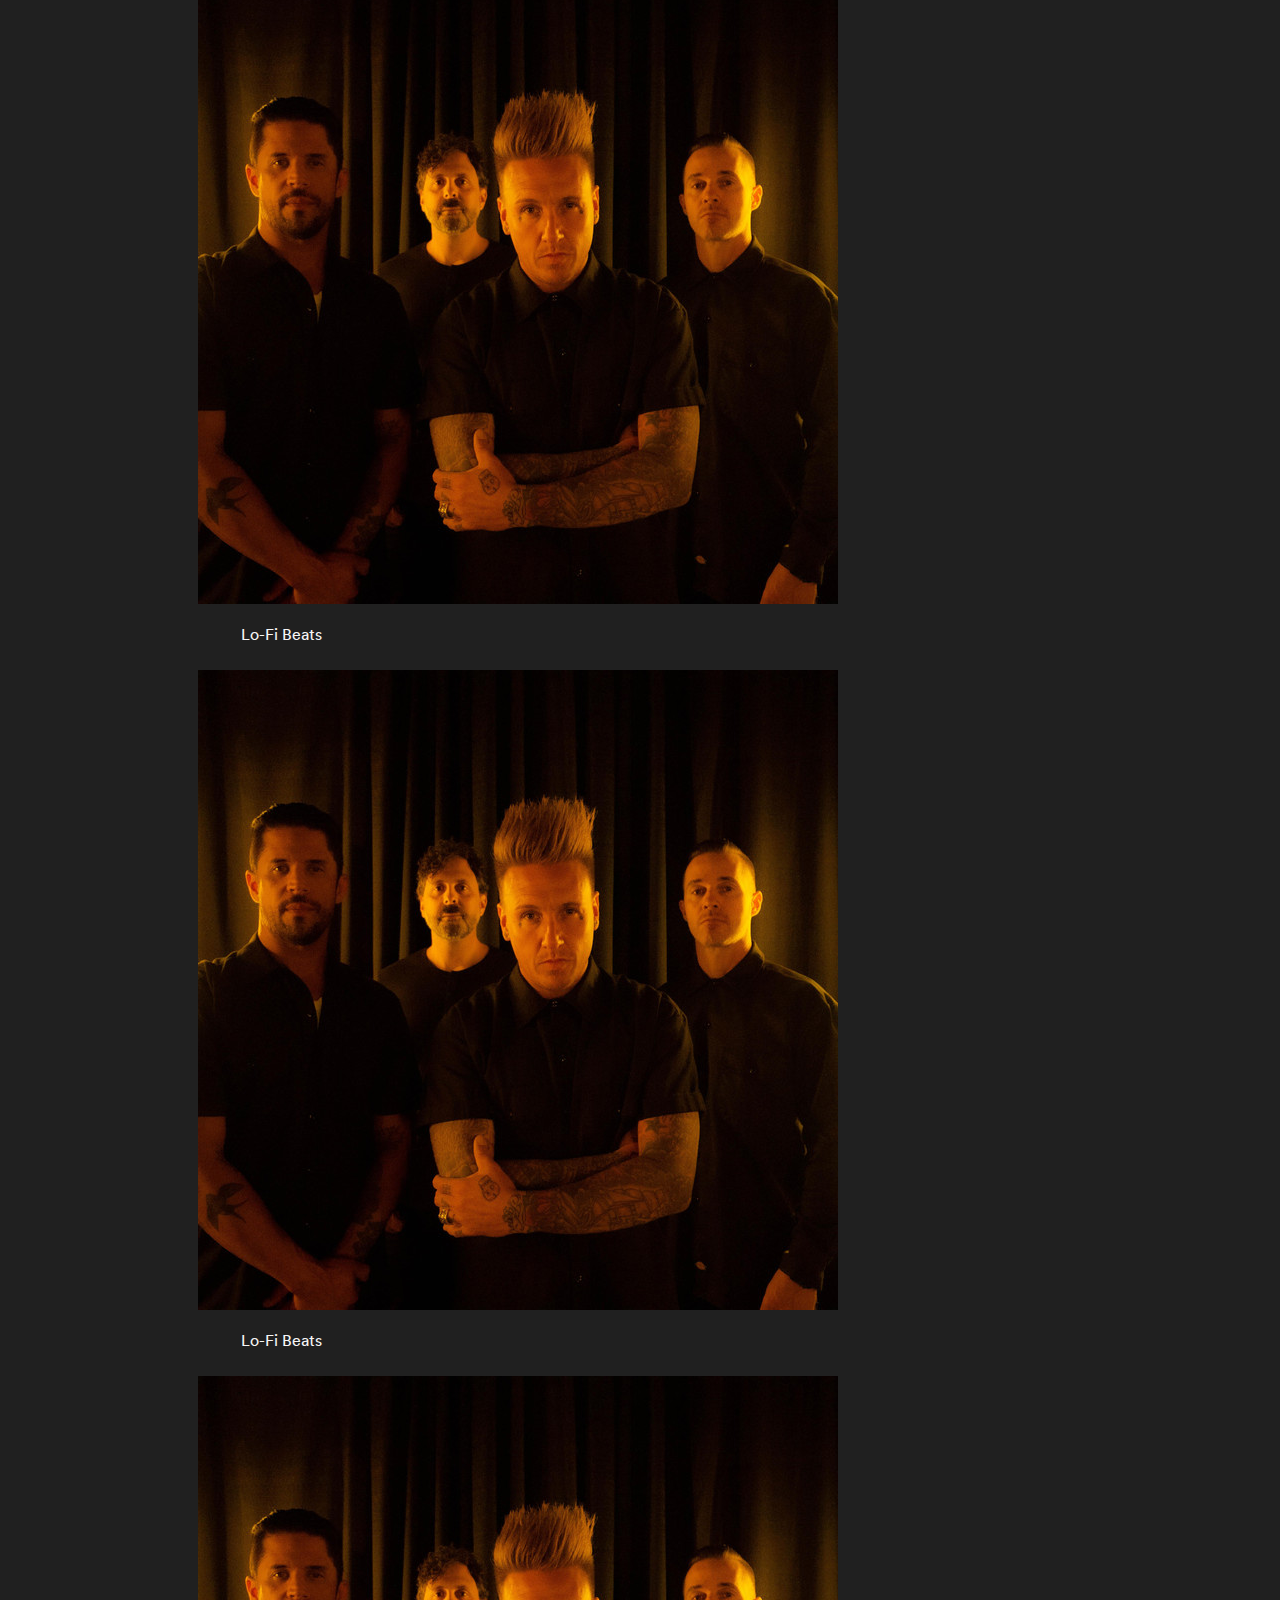
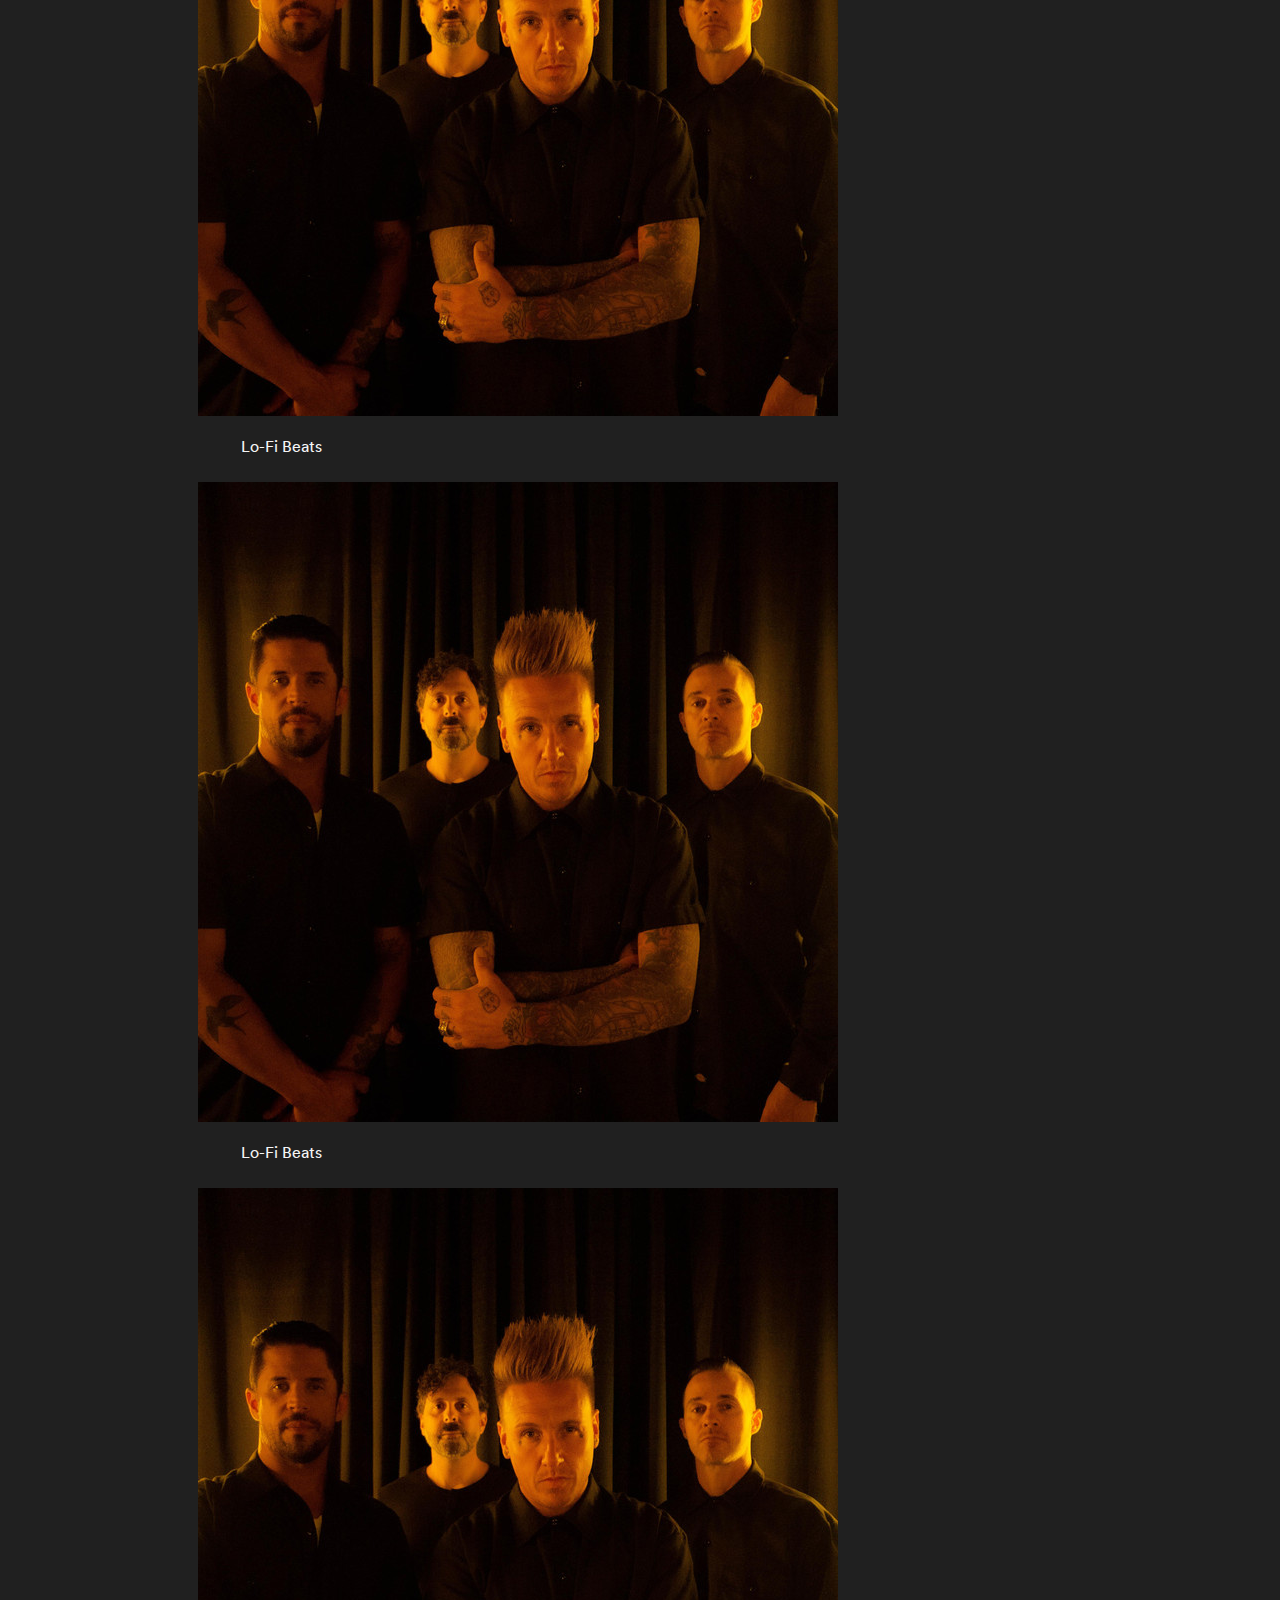
==== commit 35c1f53a: "Merge pull request #20 from lucaperullo/eye" ====
--- a/album.html
+++ b/album.html
@@ -813,12 +813,12 @@
       class="col col-lg-12 d-flex flex-column text-center player-container"
       id="player-container"
     >
-      <div class="row text-center mt-3 pb-0 player-controls">
+      <div class="row text-center mt-3 pb-0 player-controls ">
         <svg
           width="1em"
           height="1em"
           viewBox="0 0 16 16"
-          class="bi bi-shuffle mx-2"
+          class="bi bi-shuffle mx-2 d-none d-lg-flex"
           fill="currentColor"
           xmlns="http://www.w3.org/2000/svg"
         >
@@ -880,7 +880,7 @@
           width="1em"
           height="1em"
           viewBox="0 0 16 16"
-          class="bi bi-arrow-repeat mx-2"
+          class="bi bi-arrow-repeat mx-2 d-none d-lg-flex"
           fill="currentColor"
           xmlns="http://www.w3.org/2000/svg"
         >
@@ -904,7 +904,7 @@
           width="1em"
           height="1em"
           viewBox="0 0 16 16"
-          class="bi bi-list-ul mx-2"
+          class="bi bi-list-ul mx-2 d-none d-lg-flex"
           fill="currentColor"
           xmlns="http://www.w3.org/2000/svg"
         >
@@ -917,7 +917,7 @@
           width="1em"
           height="1em"
           viewBox="0 0 16 16"
-          class="bi bi-pip mx-2"
+          class="bi bi-pip mx-2 d-none d-lg-flex"
           fill="currentColor"
           xmlns="http://www.w3.org/2000/svg"
         >
@@ -933,7 +933,7 @@
           width="1em"
           height="1em"
           viewBox="0 0 16 16"
-          class="bi bi-volume-up mx-2"
+          class="bi bi-volume-up mx-2 d-none d-lg-flex"
           fill="currentColor"
           xmlns="http://www.w3.org/2000/svg"
         >
@@ -956,7 +956,7 @@
             <label for="formControlRange" class="volumecolor"></label>
             <input
               type="range"
-              class="form-control-range"
+              class="form-control-range d-none d-lg-flex"
               id="formControlRange"
             />
           </div>
--- a/styles/style.css
+++ b/styles/style.css
@@ -1403,44 +1403,6 @@
   line-height: 20px;
   letter-spacing: 0.25px;
   font-family: "Circular-book";
-} 
-.formlogin{
-  position:relative;
-  padding-bottom: 20px;
-
-}
-.formlogin i{
-  position: absolute;
-  top:40px;
-  right:20px;
-  visibility: hidden;
-}
-.formlogin small{
- visibility: hidden;
-  position: absolute;
-  bottom: 0px;
-  left:4px;
-  padding-bottom: 10px
-
-}
-.formlogin.sucess input{
-  border-color: #2ecc71;
-}
-.formlogin.error input{
-  border-color: #e74c3c;
-}
-.formlogin.sucess i.fa-check-circle{
-  color: #2ecc71;
-  visibility: visible;
-}
-.formlogin.error i.fa-exclamation-circle{
-  color: #e74c3c;
-  visibility: visible;
-}
-.formlogin.error small{
-  color: #e74c3c;
-  visibility: visible;
-
 }
 
 /*************************************Player 2***********************************************/
@@ -1596,7 +1558,7 @@
   height: 4px;
   width: 300px;
   position: absolute;
-  bottom: 1px;
+  bottom: 15px;
   right: -150px;
   z-index: 5;
 }
@@ -1825,6 +1787,10 @@
     bottom: -3vh;
   }
 
+  .progress-container {
+    bottom: 2vh;
+  }
+
   .player-container .slider > p:first-of-type {
     left: 20vw;
     bottom: -3vh;
@@ -1849,7 +1815,7 @@
 
   .singer-player .title {
     position: absolute;
-    font-size: 12px;
+    font-size: 5px;
     left: -18px;
     bottom: -20px;
   }
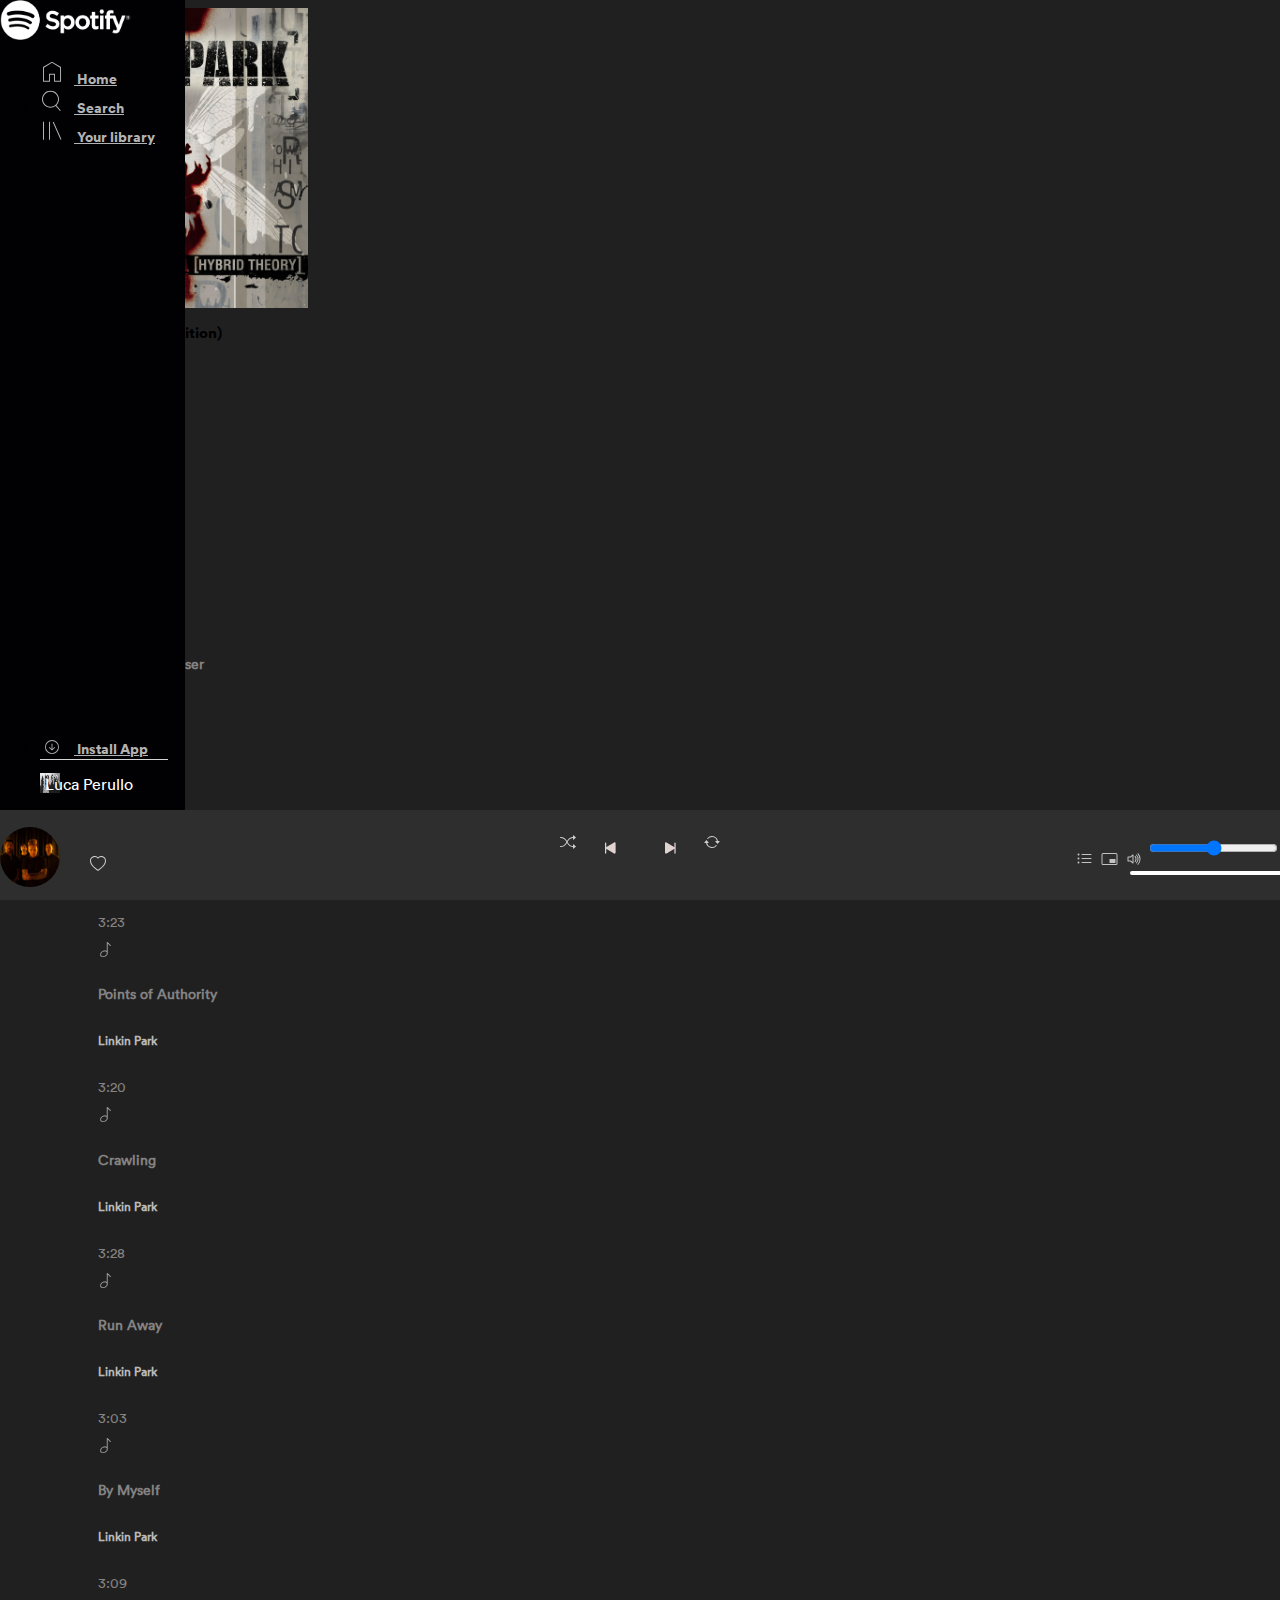
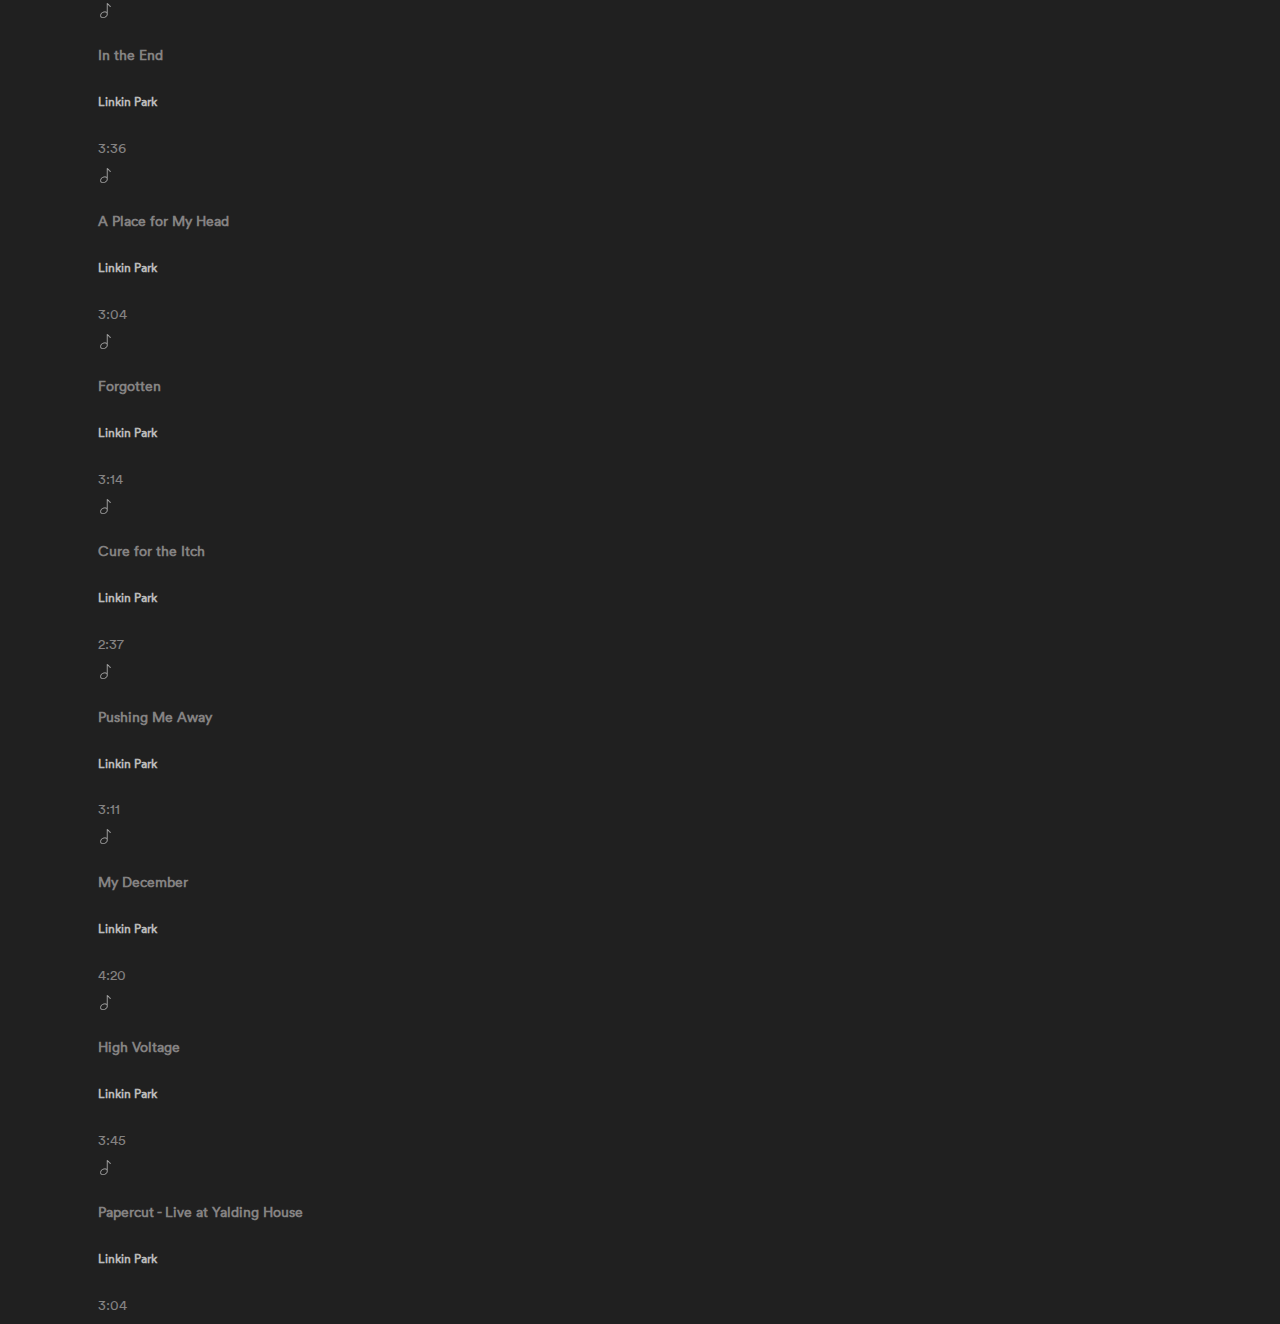
==== commit 719d458d: "fixed file names" ====
--- a/album.html
+++ b/album.html
@@ -1,1011 +1,627 @@
-<!doctype html>
+<!DOCTYPE html>
 <html lang="en">
-  <head>
-    <!-- Required meta tags -->
-    <meta charset="utf-8">
-    <meta name="viewport" content="width=device-width, initial-scale=1, shrink-to-fit=no">
-
-    <!-- Bootstrap CSS -->
-    <link rel="stylesheet" href="https://cdn.jsdelivr.net/npm/bootstrap@4.5.3/dist/css/bootstrap.min.css" integrity="sha384-TX8t27EcRE3e/ihU7zmQxVncDAy5uIKz4rEkgIXeMed4M0jlfIDPvg6uqKI2xXr2" crossorigin="anonymous">
-    <!-- css -->
-    <link rel="stylesheet" href="styles/style.css">
-
-    <!--FONT AWESOME-->
-    <link
-      rel="stylesheet"
-      href="https://use.fontawesome.com/releases/v5.15.1/css/all.css"
-      integrity="sha384-vp86vTRFVJgpjF9jiIGPEEqYqlDwgyBgEF109VFjmqGmIY/Y4HV4d3Gp2irVfcrp"
-      crossorigin="anonymous"
-    />
-    <link rel="icon" href="imgs/spotifymainlogo.ico">
-    <title>Album Page!</title>
-  </head>
-  <body id="album-body">
-
-    <div class="btn-group dropright">
-      <button style=" z-index: 100;" type="button" class="btn dropdown-toggle" data-toggle="dropdown" aria-haspopup="true" aria-expanded="false">
-        <i class="fab fa-spotify"></i>
-      </button>
-      <div class="dropdown-menu">
-        <a class="dropdown-item" href="index.html">Home</a>
-        <a class="dropdown-item" href="artist.html">Search</a>
-        <a class="dropdown-item" href="album.html">Your library</a>
-        <div class="dropdown-divider"></div>
-        <a class="dropdown-item" href="Register.html">Sign Up</a>
-        <a class="dropdown-item" href="login.html">Login</a>
-      </div>
-    </div>
-
-    <section id="album-banner" class="">
-    <div class="jumbotron py-0 align-items-center text-center">
-     
-        
-        <div class="buttonbox">
-          <p  class="text-center p-0 m-0 listeners">33,000,676 MONTHLY LISTENERS</p>
-
-            <h1 id="groupName">Linkin Park</h1>
-        <button id="playbtn" class="btn-play d-none d-md-inline-block">PLAY</button>
-
-        <button id="followbtn" class="btn-follow d-none d-md-inline-block">FOLLOW</button>
-        <img src="imgs/i-play icon.png" width="31" class="btn-i-play d-inline-block d-md-none mr-3"/>
-        <img style="transform: rotate(90deg);" src="imgs/a-album-icon.png"  width="27" class="btn-a-album d-inline-block d-md-none mr-3"/>
-        <i class="fas fa-ellipsis-h mt-1 d-none d-md-inline-block"></i>
-        <i class="fas fa-ellipsis-h mt-1 d-inline-block d-md-none"></i>
-
-    </div>
-          <img style="width: 100%; height: 50vh;object-fit: cover;" class="img-fluid" src="imgs/hero.jpg" alt="album cover">
-          <div class="wrapper-img"></div>
-          <div class="row d-flex justify-content-center contentnav">
-            <div class="list-group list-group-horizontal" id="list-tab" role="tablist">
-              <a class="list-group-item list-group-item-action active" id="list-home-list" data-toggle="list" href="#list-home" role="tab" aria-controls="home">Overview</a>
-              <a class="list-group-item list-group-item-action" id="list-profile-list" data-toggle="list" href="#list-profile" role="tab" aria-controls="profile">Related Artists</a>
-              <a class="list-group-item list-group-item-action" id="list-messages-list" data-toggle="list" href="#list-messages" role="tab" aria-controls="messages">About</a>
-            
-            </div>
-          </div>
-          </div>
-
-    </section>
-    <div id="containerfix" class="container-fluid">
-      
-      <div class="row">
-        <div class="tab-content" id="nav-tabContent">
-          <div class="tab-pane fade show active" id="list-home" role="tabpanel" aria-labelledby="list-home-list"> 
-            <!-- ALBUM CARDS -->
-            <div  class="container-fluid">
-              <h1 style="color: white; font-size: 40px;margin-bottom: 50px;">Popular relases</h1>
-              <div class="row">
-                  <div class="col col-12 col-sm-6 col-lg-4 col-xl-2">
-                    <div class="card">
-                      <img
-                        src="imgs/l1.jpg"
-                        class="card-img-top"
-                        alt="..."
-                      />
-                      <div class="imgIcon">
-                      </div>
-                      <div class="card-body album">
-                        <p class="card-text">Lo-Fi Beats</p>
-                      </div>
-                    </div>
-                  </div>
-                  <div class="col col-12 col-sm-6 col-lg-4 col-xl-2">
-                    <div class="card mr-5">
-                      <img
-                        src="imgs/l2.jpg"
-                        class="card-img-top"
-                        alt="..."
-                      />
-                      <div class="imgIcon">
-                      </div>
-                      <div class="card-body album">
-                        <p class="card-text">Lo-Fi Beats</p>
-                      </div>
-                    </div>
-                  </div>
-                  <div class="col col-12 col-sm-6 col-lg-4 col-xl-2">
-                    <div class="card mr-5">
-                      <img
-                        src="imgs/l3.jpg"
-                        class="card-img-top"
-                        alt="..."
-                      />
-                      <div class="imgIcon">
-                      </div>
-                      <div class="card-body album">
-                        <p class="card-text">Lo-Fi Beats</p>
-                      </div>
-                    </div>
-                  </div>
-                  <div class="col col-12 col-sm-6 col-lg-4 col-xl-2">
-                    <div class="card mr-5">
-                      <img
-                        src="imgs/l4.jpg"
-                        class="card-img-top"
-                        alt="..."
-                      />
-                      <div class="imgIcon">
-                      </div>
-                      <div class="card-body album">
-                        <p class="card-text">Lo-Fi Beats</p>
-                      </div>
-                    </div>
-                  </div>
-                  <div class="col col-12 col-sm-6 col-lg-4 col-xl-2">
-                    <div class="card mr-5">
-                      <img
-                        src="imgs/l5.jpg"
-                        class="card-img-top"
-                        alt="..."
-                      />
-                      <div class="imgIcon">
-                      </div>
-                      <div class="card-body album">
-                        <p class="card-text">Lo-Fi Beats</p>
-                      </div>
-                    </div>
-                  </div>
-                  <div class="col col-12 col-sm-6 col-lg-4 col-xl-2">
-                    <div class="card mr-5">
-                      <img
-                        src="imgs/l6.jpg"
-                        class="card-img-top"
-                        alt="..."
-                      />
-                      <div class="imgIcon">
-                      </div>
-                      <div class="card-body album">
-                        <p class="card-text">Lo-Fi Beats</p>
-                      </div>
-                    </div>
-                  </div>
-                </div>
-                <h1 style="color: white; font-size: 40px;margin-bottom: 50px;">Featuring Linking Park</h1>
-                <div class="row">
-                  <div class="col col-12 col-sm-6 col-lg-4 col-xl-2">
-                    <div class="card mr-5">
-                      <img
-                        src="imgs/l6.jpg"
-                        class="card-img-top"
-                        alt="..."
-                      />
-                      <div class="imgIcon">
-                      </div>
-                      <div class="card-body album">
-                        <p class="card-text">Lo-Fi Beats</p>
-                      </div>
-                    </div>
-                  </div>
-                  <div class="col col-12 col-sm-6 col-lg-4 col-xl-2">
-                    <div class="card mr-5">
-                      <img
-                        src="imgs/l1.jpg"
-                        class="card-img-top"
-                        alt="..."
-                      />
-                      <div class="imgIcon">
-                      </div>
-                      <div class="card-body album">
-                        <p class="card-text">Lo-Fi Beats</p>
-                      </div>
-                    </div>
-                  </div>
-                  <div class="col col-12 col-sm-6 col-lg-4 col-xl-2">
-                    <div class="card mr-5">
-                      <img
-                        src="imgs/l1.jpg"
-                        class="card-img-top"
-                        alt="..."
-                      />
-                      <div class="imgIcon">
-                      </div>
-                      <div class="card-body album">
-                        <p class="card-text">Lo-Fi Beats</p>
-                      </div>
-                    </div>
-                  </div>
-                  <div class="col col-12 col-sm-6 col-lg-4 col-xl-2">
-                    <div class="card mr-5">
-                      <img
-                        src="imgs/l1.jpg"
-                        class="card-img-top"
-                        alt="..."
-                      />
-                      <div class="imgIcon">
-                      </div>
-                      <div class="card-body album">
-                        <p class="card-text">Lo-Fi Beats</p>
-                      </div>
-                    </div>
-                  </div>
-                  <div class="col col-12 col-sm-6 col-lg-4 col-xl-2">
-                    <div class="card mr-5">
-                      <img
-                        src="imgs/l1.jpg"
-                        class="card-img-top"
-                        alt="..."
-                      />
-                      <div class="imgIcon">
-                      </div>
-                      <div class="card-body album">
-                        <p class="card-text">Lo-Fi Beats</p>
-                      </div>
-                    </div>
-                  </div>
-                  <div class="col col-12 col-sm-6 col-lg-4 col-xl-2">
-                    <div class="card mr-5">
-                      <img
-                        src="imgs/l1.jpg"
-                        class="card-img-top"
-                        alt="..."
-                      />
-                      <div class="imgIcon">
-                      </div>
-                      <div class="card-body album">
-                        <p class="card-text">Lo-Fi Beats</p>
-                      </div>
-                    </div>
-                  </div>
-                </div>
-                <div class="row">
-                  <div class="col col-12 col-sm-6 col-lg-4 col-xl-2">
-                    <div class="card mr-5">
-                      <img
-                        src="imgs/l1.jpg"
-                        class="card-img-top"
-                        alt="..."
-                      />
-                      <div class="imgIcon">
-                      </div>
-                      <div class="card-body album">
-                        <p class="card-text">Lo-Fi Beats</p>
-                      </div>
-                    </div>
-                  </div>
-                  <div class="col col-12 col-sm-6 col-lg-4 col-xl-2">
-                    <div class="card mr-5">
-                      <img
-                        src="imgs/l1.jpg"
-                        class="card-img-top"
-                        alt="..."
-                      />
-                      <div class="imgIcon">
-                      </div>
-                      <div class="card-body album">
-                        <p class="card-text">Lo-Fi Beats</p>
-                      </div>
-                    </div>
-                  </div>
-                  <div class="col col-12 col-sm-6 col-lg-4 col-xl-2">
-                    <div class="card mr-5">
-                      <img
-                        src="imgs/l1.jpg"
-                        class="card-img-top"
-                        alt="..."
-                      />
-                      <div class="imgIcon">
-                      </div>
-                      <div class="card-body album">
-                        <p class="card-text">Lo-Fi Beats</p>
-                      </div>
-                    </div>
-                  </div>
-                  <div class="col col-12 col-sm-6 col-lg-4 col-xl-2">
-                    <div class="card mr-5">
-                      <img
-                        src="imgs/l1.jpg"
-                        class="card-img-top"
-                        alt="..."
-                      />
-                      <div class="imgIcon">
-                      </div>
-                      <div class="card-body album">
-                        <p class="card-text">Lo-Fi Beats</p>
-                      </div>
-                    </div>
-                  </div>
-                  <div class="col col-12 col-sm-6 col-lg-4 col-xl-2">
-                    <div class="card mr-5">
-                      <img
-                        src="imgs/l1.jpg"
-                        class="card-img-top"
-                        alt="..."
-                      />
-                      <div class="imgIcon">
-                      </div>
-                      <div class="card-body album">
-                        <p class="card-text">Lo-Fi Beats</p>
-                      </div>
-                    </div>
-                  </div>
-                  <div class="col col-12 col-sm-6 col-lg-4 col-xl-2">
-                    <div class="card mr-5">
-                      <img
-                        src="imgs/l1.jpg"
-                        class="card-img-top"
-                        alt="..."
-                      />
-                      <div class="imgIcon">
-                      </div>
-                      <div class="card-body album">
-                        <p class="card-text">Lo-Fi Beats</p>
-                      </div>
-                    </div>
-                  </div>
-                </div>
-                <div class="row">
-                  <div class="col col-12 col-sm-6 col-lg-4 col-xl-2">
-                    <div class="card mr-5">
-                      <img
-                        src="imgs/l1.jpg"
-                        class="card-img-top"
-                        alt="..."
-                      />
-                      <div class="imgIcon">
-                      </div>
-                      <div class="card-body album">
-                        <p class="card-text">Lo-Fi Beats</p>
-                      </div>
-                    </div>
-                  </div>
-                  <div class="col col-12 col-sm-6 col-lg-4 col-xl-2">
-                    <div class="card mr-5">
-                      <img
-                        src="imgs/l1.jpg"
-                        class="card-img-top"
-                        alt="..."
-                      />
-                      <div class="imgIcon">
-                      </div>
-                      <div class="card-body album">
-                        <p class="card-text">Lo-Fi Beats</p>
-                      </div>
-                    </div>
-                  </div>
-                  <div class="col col-12 col-sm-6 col-lg-4 col-xl-2">
-                    <div class="card mr-5">
-                      <img
-                        src="imgs/l1.jpg"
-                        class="card-img-top"
-                        alt="..."
-                      />
-                      <div class="imgIcon">
-                      </div>
-                      <div class="card-body album">
-                        <p class="card-text">Lo-Fi Beats</p>
-                      </div>
-                    </div>
-                  </div>
-                  <div class="col col-12 col-sm-6 col-lg-4 col-xl-2">
-                    <div class="card mr-5">
-                      <img
-                        src="imgs/l1.jpg"
-                        class="card-img-top"
-                        alt="..."
-                      />
-                      <div class="imgIcon">
-                      </div>
-                      <div class="card-body album">
-                        <p class="card-text">Lo-Fi Beats</p>
-                      </div>
-                    </div>
-                  </div>
-                  <div class="col col-12 col-sm-6 col-lg-4 col-xl-2">
-                    <div class="card mr-5">
-                      <img
-                        src="imgs/l1.jpg"
-                        class="card-img-top"
-                        alt="..."
-                      />
-                      <div class="imgIcon">
-                      </div>
-                      <div class="card-body album">
-                        <p class="card-text">Lo-Fi Beats</p>
-                      </div>
-                    </div>
-                  </div>
-                  <div class="col col-12 col-sm-6 col-lg-4 col-xl-2">
-                    <div class="card mr-5">
-                      <img
-                        src="imgs/l1.jpg"
-                        class="card-img-top"
-                        alt="..."
-                      />
-                      <div class="imgIcon">
-                      </div>
-                      <div class="card-body album">
-                        <p class="card-text">Lo-Fi Beats</p>
-                      </div>
-                    </div>
-                  </div>
-                </div>
-                <div class="row">
-                  <div class="col col-12 col-sm-6 col-lg-4 col-xl-2">
-                    <div class="card mr-5">
-                      <img
-                        src="imgs/l1.jpg"
-                        class="card-img-top"
-                        alt="..."
-                      />
-                      <div class="imgIcon">
-                      </div>
-                      <div class="card-body album">
-                        <p class="card-text">Lo-Fi Beats</p>
-                      </div>
-                    </div>
-                  </div>
-                  <div class="col col-12 col-sm-6 col-lg-4 col-xl-2">
-                    <div class="card mr-5">
-                      <img
-                        src="imgs/l1.jpg"
-                        class="card-img-top"
-                        alt="..."
-                      />
-                      <div class="imgIcon">
-                      </div>
-                      <div class="card-body album">
-                        <p class="card-text">Lo-Fi Beats</p>
-                      </div>
-                    </div>
-                  </div>
-                  <div class="col col-12 col-sm-6 col-lg-4 col-xl-2">
-                    <div class="card mr-5">
-                      <img
-                        src="imgs/l1.jpg"
-                        class="card-img-top"
-                        alt="..."
-                      />
-                      <div class="imgIcon">
-                      </div>
-                      <div class="card-body album">
-                        <p class="card-text">Lo-Fi Beats</p>
-                      </div>
-                    </div>
-                  </div>
-                  <div class="col col-12 col-sm-6 col-lg-4 col-xl-2">
-                    <div class="card mr-5">
-                      <img
-                        src="imgs/l1.jpg"
-                        class="card-img-top"
-                        alt="..."
-                      />
-                      <div class="imgIcon">
-                      </div>
-                      <div class="card-body album">
-                        <p class="card-text">Lo-Fi Beats</p>
-                      </div>
-                    </div>
-                  </div>
-                  <div class="col col-12 col-sm-6 col-lg-4 col-xl-2">
-                    <div class="card mr-5">
-                      <img
-                        src="imgs/l1.jpg"
-                        class="card-img-top"
-                        alt="..."
-                      />
-                      <div class="imgIcon">
-                      </div>
-                      <div class="card-body album">
-                        <p class="card-text">Lo-Fi Beats</p>
-                      </div>
-                    </div>
-                  </div>
-                  <div class="col col-12 col-sm-6 col-lg-4 col-xl-2">
-                    <div class="card mr-5">
-                      <img
-                        src="imgs/l1.jpg"
-                        class="card-img-top"
-                        alt="..."
-                      />
-                      <div class="imgIcon">
-                      </div>
-                      <div class="card-body album">
-                        <p class="card-text">Lo-Fi Beats</p>
-                      </div>
-                    </div>
-                  </div>
-                </div>
-                <div class="row">
-                  <div class="col col-12 col-sm-6 col-lg-4 col-xl-2">
-                    <div class="card mr-5">
-                      <img
-                        src="imgs/l1.jpg"
-                        class="card-img-top"
-                        alt="..."
-                      />
-                      <div class="imgIcon">
-                      </div>
-                      <div class="card-body album">
-                        <p class="card-text">Lo-Fi Beats</p>
-                      </div>
-                    </div>
-                  </div>
-                  <div class="col col-12 col-sm-6 col-lg-4 col-xl-2">
-                    <div class="card mr-5">
-                      <img
-                        src="imgs/l1.jpg"
-                        class="card-img-top"
-                        alt="..."
-                      />
-                      <div class="imgIcon">
-                      </div>
-                      <div class="card-body album">
-                        <p class="card-text">Lo-Fi Beats</p>
-                      </div>
-                    </div>
-                  </div>
-                  <div class="col col-12 col-sm-6 col-lg-4 col-xl-2">
-                    <div class="card mr-5">
-                      <img
-                        src="imgs/l1.jpg"
-                        class="card-img-top"
-                        alt="..."
-                      />
-                      <div class="imgIcon">
-                      </div>
-                      <div class="card-body album">
-                        <p class="card-text">Lo-Fi Beats</p>
-                      </div>
-                    </div>
-                  </div>
-                  <div class="col col-12 col-sm-6 col-lg-4 col-xl-2">
-                    <div class="card mr-5">
-                      <img
-                        src="imgs/l1.jpg"
-                        class="card-img-top"
-                        alt="..."
-                      />
-                      <div class="imgIcon">
-                      </div>
-                      <div class="card-body album">
-                        <p class="card-text">Lo-Fi Beats</p>
-                      </div>
-                    </div>
-                  </div>
-                  <div class="col col-12 col-sm-6 col-lg-4 col-xl-2">
-                    <div class="card mr-5">
-                      <img
-                        src="imgs/l1.jpg"
-                        class="card-img-top"
-                        alt="..."
-                      />
-                      <div class="imgIcon">
-                      </div>
-                      <div class="card-body album">
-                        <p class="card-text">Lo-Fi Beats</p>
-                      </div>
-                    </div>
-                  </div>
-                  <div class="col col-12 col-sm-6 col-lg-4 col-xl-2">
-                    <div class="card mr-5">
-                      <img
-                        src="imgs/l1.jpg"
-                        class="card-img-top"
-                        alt="..."
-                      />
-                      <div class="imgIcon">
-                      </div>
-                      <div class="card-body album">
-                        <p class="card-text">Lo-Fi Beats</p>
-                      </div>
-                    </div>
-                  </div>
-                </div>
-      </div>
-      </div>
-          <div class="tab-pane fade" id="list-profile" role="tabpanel" aria-labelledby="list-profile-list"> 
-              <div  class="container-fluid">
-            <div class="row">
-                <div class="col col-12 col-sm-6 col-lg-4 col-xl-2">
-                  <div class="card">
-                    <img
-                      src="imgs/l1.jpg"
-                      class="card-img-top related"
-                      alt="..."
-                    />
-                    <div class="imgIcon">
-                    </div>
-                    <div class="card-body">
-                      <p class="card-text">Papa Roach</p>
-                    </div>
-                  </div>
-                </div>
-                <div class="col col-12 col-sm-6 col-lg-4 col-xl-2">
-                  <div class="card mr-5">
-                    <img
-                      src="imgs/hoobastank.jpg"
-                      class="card-img-top related"
-                      alt="..."
-                    />
-                    <div class="imgIcon">
-                    </div>
-                    <div class="card-body">
-                      <p class="card-text">Hoobastank</p>
-                    </div>
-                  </div>
-                </div>
-                <div class="col col-12 col-sm-6 col-lg-4 col-xl-2">
-                  <div class="card mr-5">
-                    <img
-                      src="imgs/breabenj.jpg"
-                      class="card-img-top related"
-                      alt="..."
-                    />
-                    <div class="imgIcon">
-                    </div>
-                    <div class="card-body">
-                      <p class="card-text">Breaking Benjamin</p>
-                    </div>
-                  </div>
-                </div>
-                <div class="col col-12 col-sm-6 col-lg-4 col-xl-2">
-                  <div class="card mr-5">
-                    <img
-                      src="imgs/3dgrace.jpg"
-                      class="card-img-top related"
-                      alt="..."
-                    />
-                    <div class="imgIcon">
-                    </div>
-                    <div class="card-body">
-                      <p class="card-text">Three Days Grace</p>
-                    </div>
-                  </div>
-                </div>
-                <div class="col col-12 col-sm-6 col-lg-4 col-xl-2">
-                  <div class="card mr-5">
-                    <img
-                      src="imgs/seether.png"
-                      class="card-img-top related"
-                      alt="..."
-                    />
-                    <div class="imgIcon">
-                    </div>
-                    <div class="card-body">
-                      <p class="card-text">Seether</p>
-                    </div>
-                  </div>
-                </div>
-                <div class="col col-12 col-sm-6 col-lg-4 col-xl-2">
-                  <div class="card mr-5">
-                    <img
-                      src="imgs/p.o.d.jpg"
-                      class="card-img-top related"
-                      alt="..."
-                    />
-                    <div class="imgIcon">
-                    </div>
-                    <div class="card-body">
-                      <p class="card-text">P.O.D</p>
-                    </div>
-                  </div>
-                </div>
-              </div>  
-            </div>
-            </div>
-    
-
-          <div class="tab-pane fade" id="list-messages" role="tabpanel" aria-labelledby="list-messages-list">
-            <div class="container-fluid">             
-               <div class="row">
-                <div class="col-sm-12 col-xl-8">
-                  
-                  <div class="card text-white">
-                    <img src="imgs/artist(luca)page/linkin.webp" class="card-img img-fluid" alt="..." style="width: auto;">
-                    <div class="rankIcon">
-                      <h4>#112</h4>
-                      <p>in the world</p>
-                    </div>
-                    <div class="card-img-overlay d-flex justify-content-end align-items-center flex-column">
-                      <h5 class="card-title align-self-start">21,309,743 monthly listeners</h5>
-                      <p class="card-text">Rooted at the crossroads of aggresive metal and beat-driven hip-hop, Linkin Park became one of the most successful acts of the early 21st century by incorporating elements from across genres, injecting hardcore rap, raucous punk, atmospheric...</p>
-                      
-                    </div>
-                  </div>
-                </div>
-                <div class="col-sm-12 mt-sm-4 col-xl-4 mt-xl-0">
-                  <div class="container d-flex flex-column"></div>
-                  <div class="card mb-3" >
-                    <div class="row no-gutters">
-                      <div class="col-2 col-lg-3">
-                        <img style="width: 80px!important;height: 80px!important;" src="imgs/artist(luca)page/date temp.png" height="100px" width="100px" class="card-img" alt="october tour">
-                      </div>
-                      <div class="col-10 col-lg-9 d-flex align-items-center">
-                        <div class="card-body">
-                          
-                          <p class="card-text mb-0">Rescheduled - Fake Tour</p>
-                          <p class="card-text text-muted">Mon 7:30 AM • Kursaal Oostende</p>
-                        </div>
-                      </div>
-                    </div>
-                  </div>
-                  <div class="card mb-3" >
-                    <div class="row no-gutters">
-                      <div class="col-2 col-lg-3">
-                        <img style="width: 80px!important;height: 80px!important;" src="imgs/artist(luca)page/25dec.png" height="100px" width="100px" class="card-img" alt="december tour">
-                      </div>
-                      <div class="col-10 col-lg-9 d-flex align-items-center">
-                        <div class="card-body">
-                          
-                          <p class="card-text mb-0">Reschduled again - Another Fake Tour</p>
-                          <p class="card-text text-muted">Fri 6:00 PM • ACCOR ARENA, Paris</p>
-                        </div>
-                      </div>
-                    </div>
-                  </div>
-                  <div class="card mb-3" >
-                    <div class="row no-gutters">
-                      <div class="col-2 col-lg-3">
-                        <img style="width: 80px!important;height: 80px!important;" src="imgs/artist(luca)page/JAN31.png" height="100px" width="100px"  class="card-img" alt="jan tour">
-                      </div>
-                      <div class="col-10 col-lg-9 d-flex align-items-center">
-                        <div class="card-body">
-                          
-                          <p class="card-text mb-0">Rescheduled - Look, There's No Tour</p>
-                          <p class="card-text text-muted">Sat 6:00 PM • Space, The Final Frontier</p>
-                        </div>
-                      </div>
-                    </div>
-                  </div>
-                  </div>
-                </div>
-              </div>
-            </div>
-          </div>
-    </div>
-               <!-- Finish of artist Related  -->
-            
-            
-            
-             
-    <footer>
-
-<!--START OF SIDE-NAV-->
-
-      <nav
-      class="navbar navbar-expand-sm navbar-dark navbar-fixed-left fixed-left "
-    >
-      <a class="navbar-brand" href="#">
-        <img src="imgs/Spotify_Logo_White.png" width="140" height="42"
-      /></a>
-
-      <div class="collapse navbar-collapse" id="navbarNavDropdown">
-        <ul class="navbar-nav d-flex flex-column mt-3">
-          <li class="nav-item">
-            <a class="nav-link" href="index.html">
-              <svg viewBox="0 0 512 512" width="24" height="24" xmlns="http://www.w3.org/2000/svg"><path d="M 256.274 60.84 L 84.324 166.237 L 84.324 443.063 L 193.27 443.063 L 193.27 293.73 L 320.228 293.73 L 320.228 443.063 L 428.222 443.063 L 428.222 165.476 L 256.274 60.84 Z M 256.274 35.95 L 448.452 149.145 L 448.452 464.395 L 300 464.395 L 300 315.062 L 213.499 315.062 L 213.499 464.395 L 64.095 464.395 L 64.095 150.161 L 256.274 35.95 Z" fill="currentColor"></path></svg>
-              Home</a
-            >
-          </li>
-          <li class="nav-item">
-            <a class="nav-link" href="artist.html"
-              ><svg viewBox="0 0 512 512" width="24" height="24" xmlns="http://www.w3.org/2000/svg"><path d="M349.714 347.937l93.714 109.969-16.254 13.969-93.969-109.969q-48.508 36.825-109.207 36.825-36.826 0-70.476-14.349t-57.905-38.603-38.603-57.905-14.349-70.476 14.349-70.476 38.603-57.905 57.905-38.603 70.476-14.349 70.476 14.349 57.905 38.603 38.603 57.905 14.349 70.476q0 37.841-14.73 71.619t-40.889 58.921zM224 377.397q43.428 0 80.254-21.461t58.286-58.286 21.461-80.254-21.461-80.254-58.286-58.285-80.254-21.46-80.254 21.46-58.285 58.285-21.46 80.254 21.46 80.254 58.285 58.286 80.254 21.461z" fill="currentColor" fill-rule="evenodd"></path></svg>
-              Search</a
-            >
-          </li>
-
-          <li class="nav-item  active">
-            <a class="nav-link" href="album.html">
-              <svg viewBox="0 0 512 512" width="24" height="24" xmlns="http://www.w3.org/2000/svg"><path d="M291.301 81.778l166.349 373.587-19.301 8.635-166.349-373.587zM64 463.746v-384h21.334v384h-21.334zM192 463.746v-384h21.334v384h-21.334z" fill="currentColor"></path></svg>
-              Your library
-            </a>
-          </li>
-          <span class="profile-nav">
-            <li class="nav-item">
-                <a class="nav-link bottom" href="#"><svg width="1em" class="mr-2" height="1em" viewBox="0 0 16 16" class="bi bi-arrow-down-circle" fill="currentColor" xmlns="http://www.w3.org/2000/svg">
-                    <path fill-rule="evenodd" d="M8 15A7 7 0 1 0 8 1a7 7 0 0 0 0 14zm0 1A8 8 0 1 0 8 0a8 8 0 0 0 0 16z"/>
-                    <path fill-rule="evenodd" d="M8 4a.5.5 0 0 1 .5.5v5.793l2.146-2.147a.5.5 0 0 1 .708.708l-3 3a.5.5 0 0 1-.708 0l-3-3a.5.5 0 1 1 .708-.708L7.5 10.293V4.5A.5.5 0 0 1 8 4z"/>
-                  </svg> Install App</a>
-              </li>
-          </span>
-          
-            <img src="imgs/hero.jpg"  class =" rounded-circle profile-pic"  width="20" height="20"
-            alt=""> 
-            <p class="userName">Luca Perullo</p>
-           
-        </ul>
-      </div>
-    </nav>
-    <!-- end of navbar -->
- <!-- START PLAYER -->
-
- <div
-      class="col col-lg-12 d-flex flex-column text-center player-container"
-      id="player-container"
-    >
-      <div class="row text-center mt-3 pb-0 player-controls ">
-        <svg
-          width="1em"
-          height="1em"
-          viewBox="0 0 16 16"
-          class="bi bi-shuffle mx-2 d-none d-lg-flex"
-          fill="currentColor"
-          xmlns="http://www.w3.org/2000/svg"
-        >
-          <path
-            fill-rule="evenodd"
-            d="M0 3.5A.5.5 0 0 1 .5 3H1c2.202 0 3.827 1.24 4.874 2.418.49.552.865 1.102 1.126 1.532.26-.43.636-.98 1.126-1.532C9.173 4.24 10.798 3 13 3v1c-1.798 0-3.173 1.01-4.126 2.082A9.624 9.624 0 0 0 7.556 8a9.624 9.624 0 0 0 1.317 1.918C9.828 10.99 11.204 12 13 12v1c-2.202 0-3.827-1.24-4.874-2.418A10.595 10.595 0 0 1 7 9.05c-.26.43-.636.98-1.126 1.532C4.827 11.76 3.202 13 1 13H.5a.5.5 0 0 1 0-1H1c1.798 0 3.173-1.01 4.126-2.082A9.624 9.624 0 0 0 6.444 8a9.624 9.624 0 0 0-1.317-1.918C4.172 5.01 2.796 4 1 4H.5a.5.5 0 0 1-.5-.5z"
-          />
-          <path
-            d="M13 5.466V1.534a.25.25 0 0 1 .41-.192l2.36 1.966c.12.1.12.284 0 .384l-2.36 1.966a.25.25 0 0 1-.41-.192zm0 9v-3.932a.25.25 0 0 1 .41-.192l2.36 1.966c.12.1.12.284 0 .384l-2.36 1.966a.25.25 0 0 1-.41-.192z"
-          />
-        </svg>
-        <div class="navigation">
-          <button id="prev" class="action-btn">
-            <svg
-              width="1em"
-              height="1em"
-              viewBox="0 0 16 16"
-              class="bi bi-skip-start-fill mx-2"
-              fill="currentColor"
-              xmlns="http://www.w3.org/2000/svg"
-            >
-              <path
-                fill-rule="evenodd"
-                d="M4.5 3.5A.5.5 0 0 0 4 4v8a.5.5 0 0 0 1 0V4a.5.5 0 0 0-.5-.5z"
-              />
-              <path
-                d="M4.903 8.697l6.364 3.692c.54.313 1.232-.066 1.232-.697V4.308c0-.63-.692-1.01-1.232-.696L4.903 7.304a.802.802 0 0 0 0 1.393z"
-              />
-            </svg>
-          </button>
-
-
-          <button id="play" class="action-btn action-btn-big">
-            <i
-              class="far fa-play-circle"
-              style="font-size: 30px; margin-top: -5px; width: 30px"
-            ></i>
-          </button>
-          <button id="next" class="action-btn">
-            <svg
-              width="1em"
-              height="1em"
-              viewBox="0 0 16 16"
-              class="bi bi-skip-end-fill mx-2"
-              fill="currentColor"
-              xmlns="http://www.w3.org/2000/svg"
-            >
-              <path
-                fill-rule="evenodd"
-                d="M12 3.5a.5.5 0 0 1 .5.5v8a.5.5 0 0 1-1 0V4a.5.5 0 0 1 .5-.5z"
-              />
-              <path
-                d="M11.596 8.697l-6.363 3.692c-.54.313-1.233-.066-1.233-.697V4.308c0-.63.692-1.01 1.233-.696l6.363 3.692a.802.802 0 0 1 0 1.393z"
-              />
-            </svg>
-          </button>
-        </div>
-        <svg
-          width="1em"
-          height="1em"
-          viewBox="0 0 16 16"
-          class="bi bi-arrow-repeat mx-2 d-none d-lg-flex"
-          fill="currentColor"
-          xmlns="http://www.w3.org/2000/svg"
-        >
-          <path
-            d="M11.534 7h3.932a.25.25 0 0 1 .192.41l-1.966 2.36a.25.25 0 0 1-.384 0l-1.966-2.36a.25.25 0 0 1 .192-.41zm-11 2h3.932a.25.25 0 0 0 .192-.41L2.692 6.23a.25.25 0 0 0-.384 0L.342 8.59A.25.25 0 0 0 .534 9z"
-          />
-          <path
-            fill-rule="evenodd"
-            d="M8 3c-1.552 0-2.94.707-3.857 1.818a.5.5 0 1 1-.771-.636A6.002 6.002 0 0 1 13.917 7H12.9A5.002 5.002 0 0 0 8 3zM3.1 9a5.002 5.002 0 0 0 8.757 2.182.5.5 0 1 1 .771.636A6.002 6.002 0 0 1 2.083 9H3.1z"
-          />
-        </svg>
-      </div>
-      <div class="row pt-2 position-relative slider mb-3 d-flex">
-        <div class="progress-container" id="progress-container">
-          <div class="progress" id="progress"></div>
-        </div>
-      </div>
-
-      <div class="col-sm-12 col-lg-2 third-col-player mr-2">
-        <svg
-          width="1em"
-          height="1em"
-          viewBox="0 0 16 16"
-          class="bi bi-list-ul mx-2 d-none d-lg-flex"
-          fill="currentColor"
-          xmlns="http://www.w3.org/2000/svg"
-        >
-          <path
-            fill-rule="evenodd"
-            d="M5 11.5a.5.5 0 0 1 .5-.5h9a.5.5 0 0 1 0 1h-9a.5.5 0 0 1-.5-.5zm0-4a.5.5 0 0 1 .5-.5h9a.5.5 0 0 1 0 1h-9a.5.5 0 0 1-.5-.5zm0-4a.5.5 0 0 1 .5-.5h9a.5.5 0 0 1 0 1h-9a.5.5 0 0 1-.5-.5zm-3 1a1 1 0 1 0 0-2 1 1 0 0 0 0 2zm0 4a1 1 0 1 0 0-2 1 1 0 0 0 0 2zm0 4a1 1 0 1 0 0-2 1 1 0 0 0 0 2z"
-          />
-        </svg>
-        <svg
-          width="1em"
-          height="1em"
-          viewBox="0 0 16 16"
-          class="bi bi-pip mx-2 d-none d-lg-flex"
-          fill="currentColor"
-          xmlns="http://www.w3.org/2000/svg"
-        >
-          <path
-            fill-rule="evenodd"
-            d="M0 3.5A1.5 1.5 0 0 1 1.5 2h13A1.5 1.5 0 0 1 16 3.5v9a1.5 1.5 0 0 1-1.5 1.5h-13A1.5 1.5 0 0 1 0 12.5v-9zM1.5 3a.5.5 0 0 0-.5.5v9a.5.5 0 0 0 .5.5h13a.5.5 0 0 0 .5-.5v-9a.5.5 0 0 0-.5-.5h-13z"
-          />
-          <path
-            d="M8 8.5a.5.5 0 0 1 .5-.5h5a.5.5 0 0 1 .5.5v3a.5.5 0 0 1-.5.5h-5a.5.5 0 0 1-.5-.5v-3z"
-          />
-        </svg>
-        <svg
-          width="1em"
-          height="1em"
-          viewBox="0 0 16 16"
-          class="bi bi-volume-up mx-2 d-none d-lg-flex"
-          fill="currentColor"
-          xmlns="http://www.w3.org/2000/svg"
-        >
-          <path
-            fill-rule="evenodd"
-            d="M6.717 3.55A.5.5 0 0 1 7 4v8a.5.5 0 0 1-.812.39L3.825 10.5H1.5A.5.5 0 0 1 1 10V6a.5.5 0 0 1 .5-.5h2.325l2.363-1.89a.5.5 0 0 1 .529-.06zM6 5.04L4.312 6.39A.5.5 0 0 1 4 6.5H2v3h2a.5.5 0 0 1 .312.11L6 10.96V5.04z"
-          />
-          <path
-            d="M11.536 14.01A8.473 8.473 0 0 0 14.026 8a8.473 8.473 0 0 0-2.49-6.01l-.708.707A7.476 7.476 0 0 1 13.025 8c0 2.071-.84 3.946-2.197 5.303l.708.707z"
-          />
-          <path
-            d="M10.121 12.596A6.48 6.48 0 0 0 12.025 8a6.48 6.48 0 0 0-1.904-4.596l-.707.707A5.483 5.483 0 0 1 11.025 8a5.483 5.483 0 0 1-1.61 3.89l.706.706z"
-          />
-          <path
-            d="M8.707 11.182A4.486 4.486 0 0 0 10.025 8a4.486 4.486 0 0 0-1.318-3.182L8 5.525A3.489 3.489 0 0 1 9.025 8 3.49 3.49 0 0 1 8 10.475l.707.707z"
-          />
-        </svg>
-        <form>
-          <div class="form-group">
-            <label for="formControlRange" class="volumecolor"></label>
-            <input
-              type="range"
-              class="form-control-range d-none d-lg-flex"
-              id="formControlRange"
-            />
-          </div>
-        </form>
-      </div>
-
-      <div class="row">
-        <div class="col-sm-12 col-lg-3 ml-3 d-flex singer-player">
-          <div class="img-container">
-            <img src="imgs/In_the_end.jpg" id="cover" />
-          </div>
-          <div class="title" style="color: #fff">
-            <h4 class="my-0 mx-3 p-0" id="title"></h4>
-          </div>
-          <svg
-            width="1em"
-            height="1em"
-            viewBox="0 0 16 16"
-            class="bi bi-heart mt-2 mr-3"
-            style="color: rgb(206, 206, 206)"
-            fill="currentColor"
-            xmlns="http://www.w3.org/2000/svg"
-          >
-            <path
-              fill-rule="evenodd"
-              d="M8 2.748l-.717-.737C5.6.281 2.514.878 1.4 3.053c-.523 1.023-.641 2.5.314 4.385.92 1.815 2.834 3.989 6.286 6.357 3.452-2.368 5.365-4.542 6.286-6.357.955-1.886.838-3.362.314-4.385C13.486.878 10.4.28 8.717 2.01L8 2.748zM8 15C-7.333 4.868 3.279-3.04 7.824 1.143c.06.055.119.112.176.171a3.12 3.12 0 0 1 .176-.17C12.72-3.042 23.333 4.867 8 15z"
-            />
-          </svg>
-        </div>
-      </div>
-
-      <audio src="music/Point of Authority.mp3" id="audio-player"></audio>
-    </div>
-    <!-- End PLAYER -->
-    <script src="spotify.js"></script>
-    </footer>
-    
-
-    <!-- Optional JavaScript; choose one of the two! -->
-
-    <!-- Option 1: jQuery and Bootstrap Bundle (includes Popper) -->
-    <script src="https://code.jquery.com/jquery-3.5.1.slim.min.js" integrity="sha384-DfXdz2htPH0lsSSs5nCTpuj/zy4C+OGpamoFVy38MVBnE+IbbVYUew+OrCXaRkfj" crossorigin="anonymous"></script>
-    <script src="https://cdn.jsdelivr.net/npm/bootstrap@4.5.3/dist/js/bootstrap.bundle.min.js" integrity="sha384-ho+j7jyWK8fNQe+A12Hb8AhRq26LrZ/JpcUGGOn+Y7RsweNrtN/tE3MoK7ZeZDyx" crossorigin="anonymous"></script>
-
-    <!-- Option 2: jQuery, Popper.js, and Bootstrap JS
+	<head>
+		<!-- Required meta tags -->
+		<meta charset="utf-8" />
+		<meta
+			name="viewport"
+			content="width=device-width, initial-scale=1, shrink-to-fit=no"
+		/>
+
+		<!-- Bootstrap CSS -->
+		<link
+			rel="stylesheet"
+			href="https://cdn.jsdelivr.net/npm/bootstrap@4.5.3/dist/css/bootstrap.min.css"
+			integrity="sha384-TX8t27EcRE3e/ihU7zmQxVncDAy5uIKz4rEkgIXeMed4M0jlfIDPvg6uqKI2xXr2"
+			crossorigin="anonymous"
+		/>
+		<!-- css -->
+		<link rel="stylesheet" href="styles/style.css" />
+
+		<!--FONT AWESOME-->
+		<link
+			rel="stylesheet"
+			href="https://use.fontawesome.com/releases/v5.15.1/css/all.css"
+			integrity="sha384-vp86vTRFVJgpjF9jiIGPEEqYqlDwgyBgEF109VFjmqGmIY/Y4HV4d3Gp2irVfcrp"
+			crossorigin="anonymous"
+		/>
+		<link rel="icon" href="imgs/spotifymainlogo.ico" />
+		<title>Artist Page</title>
+	</head>
+	<body class="color-change-gray" id="album-body">
+		<!-- /*class="color-change-5x*/ -->
+
+		<!--MAIN BODY-->
+
+		<div class="btn-group dropright">
+			<button
+				style="z-index: 100"
+				type="button"
+				class="btn dropdown-toggle"
+				data-toggle="dropdown"
+				aria-haspopup="true"
+				aria-expanded="false"
+			>
+				<i class="fab fa-spotify"></i>
+			</button>
+			<div class="dropdown-menu">
+				<a class="dropdown-item" href="index.html">Home</a>
+				<a class="dropdown-item" href="artist.html">Search</a>
+				<a class="dropdown-item" href="album.html">Your library</a>
+				<div class="dropdown-divider"></div>
+				<a class="dropdown-item" href="Register.html">Sign Up</a>
+				<a class="dropdown-item" href="login.html">Login</a>
+			</div>
+		</div>
+
+		<div class="container-fluid d-flex">
+			<div class="row">
+				<div class="col col-12 col-lg-4">
+					<div class="container d-flex flex-column mt-5">
+						<div class="row mx-auto">
+							<img
+								class="img-fluid"
+								src="imgs/l2.jpg"
+								width="300px"
+								alt="album"
+							/>
+						</div>
+						<div class="row text-center d-flex justify-content-center">
+							<h1>Hybrid Theory (Bonus Edition)</h1>
+						</div>
+						<div class="row text-center d-flex justify-content-center">
+							<span class="text-muted">Linkin Park</span>
+						</div>
+						<div class="row d-flex justify-content-center mt-3">
+							<button id="playbtn" class="btn-play">PLAY</button>
+						</div>
+						<div class="row text-center d-flex justify-content-center mt-2">
+							<span class="text-muted">2000 • 15 SONGS</span>
+						</div>
+						<div class="row text-center d-flex justify-content-center mt-4">
+							<i class="far fa-heart mt-1 mr-3"></i>
+							<i class="fas fa-ellipsis-h mt-1"></i>
+						</div>
+					</div>
+				</div>
+				<div id="songList" class="col col-12 col-lg-8">
+					<div class="container d-flex flex-column mt-5">
+						<div class="row d-flex justify-content-between">
+							<div class="row">
+								<img
+									src="imgs/note.png"
+									height="15px"
+									width="15px"
+									alt="note"
+								/>
+								<div class="col d-flex flex-column">
+									<h5>Papercut</h5>
+									<h6>Linkin Park</h6>
+								</div>
+							</div>
+							<div class="songLength">3:04</div>
+						</div>
+						<div
+							class="row d-flex justify-content-between justify-content-between"
+						>
+							<div class="row">
+								<img
+									src="imgs/note.png"
+									height="15px"
+									width="15px"
+									alt="note"
+								/>
+								<div class="col songTitle d-flex flex-column">
+									<h5>One Step Closer</h5>
+									<h6>Linkin Park</h6>
+								</div>
+							</div>
+							<div class="songLength">2:37</div>
+						</div>
+						<div class="row d-flex justify-content-between">
+							<div class="row">
+								<img
+									src="imgs/note.png"
+									height="15px"
+									width="15px"
+									alt="note"
+								/>
+								<div class="col songTitle d-flex flex-column">
+									<h5>With You</h5>
+									<h6>Linkin Park</h6>
+								</div>
+							</div>
+							<div class="songLength">3:23</div>
+						</div>
+						<div class="row d-flex justify-content-between">
+							<div class="row">
+								<img
+									src="imgs/note.png"
+									height="15px"
+									width="15px"
+									alt="note"
+								/>
+								<div class="col songTitle d-flex flex-column">
+									<h5>Points of Authority</h5>
+									<h6>Linkin Park</h6>
+								</div>
+							</div>
+							<div class="songLength">3:20</div>
+						</div>
+						<div class="row d-flex justify-content-between">
+							<div class="row">
+								<img
+									src="imgs/note.png"
+									height="15px"
+									width="15px"
+									alt="note"
+								/>
+								<div class="col songTitle d-flex flex-column">
+									<h5>Crawling</h5>
+									<h6>Linkin Park</h6>
+								</div>
+							</div>
+							<div class="songLength">3:28</div>
+						</div>
+						<div class="row d-flex justify-content-between">
+							<div class="row">
+								<img
+									src="imgs/note.png"
+									height="15px"
+									width="15px"
+									alt="note"
+								/>
+								<div class="col songTitle d-flex flex-column">
+									<h5>Run Away</h5>
+									<h6>Linkin Park</h6>
+								</div>
+							</div>
+							<div class="songLength">3:03</div>
+						</div>
+						<div class="row d-flex justify-content-between">
+							<div class="row">
+								<img
+									src="imgs/note.png"
+									height="15px"
+									width="15px"
+									alt="note"
+								/>
+								<div class="col songTitle d-flex flex-column">
+									<h5>By Myself</h5>
+									<h6>Linkin Park</h6>
+								</div>
+							</div>
+							<div class="songLength">3:09</div>
+						</div>
+						<div class="row d-flex justify-content-between">
+							<div class="row">
+								<img
+									src="imgs/note.png"
+									height="15px"
+									width="15px"
+									alt="note"
+								/>
+								<div class="col songTitle d-flex flex-column">
+									<h5>In the End</h5>
+									<h6>Linkin Park</h6>
+								</div>
+							</div>
+							<div class="songLength">3:36</div>
+						</div>
+						<div class="row d-flex justify-content-between">
+							<div class="row">
+								<img
+									src="imgs/note.png"
+									height="15px"
+									width="15px"
+									alt="note"
+								/>
+								<div class="col songTitle d-flex flex-column">
+									<h5>A Place for My Head</h5>
+									<h6>Linkin Park</h6>
+								</div>
+							</div>
+							<div class="songLength">3:04</div>
+						</div>
+						<div class="row d-flex justify-content-between">
+							<div class="row">
+								<img
+									src="imgs/note.png"
+									height="15px"
+									width="15px"
+									alt="note"
+								/>
+								<div class="col songTitle d-flex flex-column">
+									<h5>Forgotten</h5>
+									<h6>Linkin Park</h6>
+								</div>
+							</div>
+							<div class="songLength">3:14</div>
+						</div>
+						<div class="row d-flex justify-content-between">
+							<div class="row">
+								<img
+									src="imgs/note.png"
+									height="15px"
+									width="15px"
+									alt="note"
+								/>
+								<div class="col songTitle d-flex flex-column">
+									<h5>Cure for the Itch</h5>
+									<h6>Linkin Park</h6>
+								</div>
+							</div>
+							<div class="songLength">2:37</div>
+						</div>
+						<div class="row d-flex justify-content-between">
+							<div class="row">
+								<img
+									src="imgs/note.png"
+									height="15px"
+									width="15px"
+									alt="note"
+								/>
+								<div class="col songTitle d-flex flex-column">
+									<h5>Pushing Me Away</h5>
+									<h6>Linkin Park</h6>
+								</div>
+							</div>
+							<div class="songLength">3:11</div>
+						</div>
+						<div class="row d-flex justify-content-between">
+							<div class="row">
+								<img
+									src="imgs/note.png"
+									height="15px"
+									width="15px"
+									alt="note"
+								/>
+								<div class="col songTitle d-flex flex-column">
+									<h5>My December</h5>
+									<h6>Linkin Park</h6>
+								</div>
+							</div>
+							<div class="songLength">4:20</div>
+						</div>
+						<div class="row d-flex justify-content-between">
+							<div class="row">
+								<img
+									src="imgs/note.png"
+									height="15px"
+									width="15px"
+									alt="note"
+								/>
+								<div class="col songTitle d-flex flex-column">
+									<h5>High Voltage</h5>
+									<h6>Linkin Park</h6>
+								</div>
+							</div>
+							<div class="songLength">3:45</div>
+						</div>
+						<div class="row d-flex justify-content-between">
+							<div class="row">
+								<img
+									src="imgs/note.png"
+									height="15px"
+									width="15px"
+									alt="note"
+								/>
+								<div class="col songTitle d-flex flex-column">
+									<h5>Papercut - Live at Yalding House</h5>
+									<h6>Linkin Park</h6>
+								</div>
+							</div>
+							<div class="songLength">3:04</div>
+						</div>
+					</div>
+				</div>
+			</div>
+		</div>
+
+		<footer>
+			<!--START OF SIDE-NAV-->
+
+			<nav
+				class="navbar navbar-expand-sm navbar-dark navbar-fixed-left fixed-left"
+			>
+				<a class="navbar-brand" href="#">
+					<img src="imgs/Spotify_Logo_White.png" width="131" height="40"
+				/></a>
+
+				<div class="collapse navbar-collapse" id="navbarNavDropdown">
+					<ul class="navbar-nav d-flex flex-column mt-3">
+						<li class="nav-item">
+							<a class="nav-link" href="index.html">
+								<svg
+									viewBox="0 0 512 512"
+									width="24"
+									height="24"
+									xmlns="http://www.w3.org/2000/svg"
+								>
+									<path
+										d="M 256.274 60.84 L 84.324 166.237 L 84.324 443.063 L 193.27 443.063 L 193.27 293.73 L 320.228 293.73 L 320.228 443.063 L 428.222 443.063 L 428.222 165.476 L 256.274 60.84 Z M 256.274 35.95 L 448.452 149.145 L 448.452 464.395 L 300 464.395 L 300 315.062 L 213.499 315.062 L 213.499 464.395 L 64.095 464.395 L 64.095 150.161 L 256.274 35.95 Z"
+										fill="currentColor"
+									></path>
+								</svg>
+								Home</a
+							>
+						</li>
+						<li class="nav-item">
+							<a class="nav-link" href="artist.html"
+								><svg
+									viewBox="0 0 512 512"
+									width="24"
+									height="24"
+									xmlns="http://www.w3.org/2000/svg"
+								>
+									<path
+										d="M349.714 347.937l93.714 109.969-16.254 13.969-93.969-109.969q-48.508 36.825-109.207 36.825-36.826 0-70.476-14.349t-57.905-38.603-38.603-57.905-14.349-70.476 14.349-70.476 38.603-57.905 57.905-38.603 70.476-14.349 70.476 14.349 57.905 38.603 38.603 57.905 14.349 70.476q0 37.841-14.73 71.619t-40.889 58.921zM224 377.397q43.428 0 80.254-21.461t58.286-58.286 21.461-80.254-21.461-80.254-58.286-58.285-80.254-21.46-80.254 21.46-58.285 58.285-21.46 80.254 21.46 80.254 58.285 58.286 80.254 21.461z"
+										fill="currentColor"
+										fill-rule="evenodd"
+									></path>
+								</svg>
+								Search</a
+							>
+						</li>
+
+						<li class="nav-item active">
+							<a class="nav-link" href="album.html">
+								<svg
+									viewBox="0 0 512 512"
+									width="24"
+									height="24"
+									xmlns="http://www.w3.org/2000/svg"
+								>
+									<path
+										d="M291.301 81.778l166.349 373.587-19.301 8.635-166.349-373.587zM64 463.746v-384h21.334v384h-21.334zM192 463.746v-384h21.334v384h-21.334z"
+										fill="currentColor"
+									></path>
+								</svg>
+								Your library
+							</a>
+						</li>
+						<span class="profile-nav">
+							<li class="nav-item">
+								<a class="nav-link bottom" href="#"
+									><svg
+										width="1em"
+										class="mr-2"
+										height="1em"
+										viewBox="0 0 16 16"
+										class="bi bi-arrow-down-circle"
+										fill="currentColor"
+										xmlns="http://www.w3.org/2000/svg"
+									>
+										<path
+											fill-rule="evenodd"
+											d="M8 15A7 7 0 1 0 8 1a7 7 0 0 0 0 14zm0 1A8 8 0 1 0 8 0a8 8 0 0 0 0 16z"
+										/>
+										<path
+											fill-rule="evenodd"
+											d="M8 4a.5.5 0 0 1 .5.5v5.793l2.146-2.147a.5.5 0 0 1 .708.708l-3 3a.5.5 0 0 1-.708 0l-3-3a.5.5 0 1 1 .708-.708L7.5 10.293V4.5A.5.5 0 0 1 8 4z"
+										/>
+									</svg>
+									Install App</a
+								>
+							</li>
+						</span>
+
+						<img
+							src="imgs/hero.jpg"
+							class="rounded-circle profile-pic"
+							width="20"
+							height="20"
+							alt=""
+						/>
+						<p class="userName">Luca Perullo</p>
+					</ul>
+				</div>
+			</nav>
+			<!-- end of navbar -->
+			<!-- START PLAYER -->
+
+			<div
+				class="col col-lg-12 d-flex flex-column text-center player-container"
+				id="player-container"
+			>
+				<div class="row text-center mt-3 pb-0 player-controls">
+					<svg
+						width="1em"
+						height="1em"
+						viewBox="0 0 16 16"
+						class="bi bi-shuffle mx-2"
+						fill="currentColor"
+						xmlns="http://www.w3.org/2000/svg"
+					>
+						<path
+							fill-rule="evenodd"
+							d="M0 3.5A.5.5 0 0 1 .5 3H1c2.202 0 3.827 1.24 4.874 2.418.49.552.865 1.102 1.126 1.532.26-.43.636-.98 1.126-1.532C9.173 4.24 10.798 3 13 3v1c-1.798 0-3.173 1.01-4.126 2.082A9.624 9.624 0 0 0 7.556 8a9.624 9.624 0 0 0 1.317 1.918C9.828 10.99 11.204 12 13 12v1c-2.202 0-3.827-1.24-4.874-2.418A10.595 10.595 0 0 1 7 9.05c-.26.43-.636.98-1.126 1.532C4.827 11.76 3.202 13 1 13H.5a.5.5 0 0 1 0-1H1c1.798 0 3.173-1.01 4.126-2.082A9.624 9.624 0 0 0 6.444 8a9.624 9.624 0 0 0-1.317-1.918C4.172 5.01 2.796 4 1 4H.5a.5.5 0 0 1-.5-.5z"
+						/>
+						<path
+							d="M13 5.466V1.534a.25.25 0 0 1 .41-.192l2.36 1.966c.12.1.12.284 0 .384l-2.36 1.966a.25.25 0 0 1-.41-.192zm0 9v-3.932a.25.25 0 0 1 .41-.192l2.36 1.966c.12.1.12.284 0 .384l-2.36 1.966a.25.25 0 0 1-.41-.192z"
+						/>
+					</svg>
+					<div class="navigation">
+						<button id="prev" class="action-btn">
+							<svg
+								width="1em"
+								height="1em"
+								viewBox="0 0 16 16"
+								class="bi bi-skip-start-fill mx-2"
+								fill="currentColor"
+								xmlns="http://www.w3.org/2000/svg"
+							>
+								<path
+									fill-rule="evenodd"
+									d="M4.5 3.5A.5.5 0 0 0 4 4v8a.5.5 0 0 0 1 0V4a.5.5 0 0 0-.5-.5z"
+								/>
+								<path
+									d="M4.903 8.697l6.364 3.692c.54.313 1.232-.066 1.232-.697V4.308c0-.63-.692-1.01-1.232-.696L4.903 7.304a.802.802 0 0 0 0 1.393z"
+								/>
+							</svg>
+						</button>
+
+						<button id="play" class="action-btn action-btn-big">
+							<i
+								class="far fa-play-circle"
+								style="font-size: 30px; margin-top: -5px; width: 30px"
+							></i>
+						</button>
+						<button id="next" class="action-btn">
+							<svg
+								width="1em"
+								height="1em"
+								viewBox="0 0 16 16"
+								class="bi bi-skip-end-fill mx-2"
+								fill="currentColor"
+								xmlns="http://www.w3.org/2000/svg"
+							>
+								<path
+									fill-rule="evenodd"
+									d="M12 3.5a.5.5 0 0 1 .5.5v8a.5.5 0 0 1-1 0V4a.5.5 0 0 1 .5-.5z"
+								/>
+								<path
+									d="M11.596 8.697l-6.363 3.692c-.54.313-1.233-.066-1.233-.697V4.308c0-.63.692-1.01 1.233-.696l6.363 3.692a.802.802 0 0 1 0 1.393z"
+								/>
+							</svg>
+						</button>
+					</div>
+					<svg
+						width="1em"
+						height="1em"
+						viewBox="0 0 16 16"
+						class="bi bi-arrow-repeat mx-2"
+						fill="currentColor"
+						xmlns="http://www.w3.org/2000/svg"
+					>
+						<path
+							d="M11.534 7h3.932a.25.25 0 0 1 .192.41l-1.966 2.36a.25.25 0 0 1-.384 0l-1.966-2.36a.25.25 0 0 1 .192-.41zm-11 2h3.932a.25.25 0 0 0 .192-.41L2.692 6.23a.25.25 0 0 0-.384 0L.342 8.59A.25.25 0 0 0 .534 9z"
+						/>
+						<path
+							fill-rule="evenodd"
+							d="M8 3c-1.552 0-2.94.707-3.857 1.818a.5.5 0 1 1-.771-.636A6.002 6.002 0 0 1 13.917 7H12.9A5.002 5.002 0 0 0 8 3zM3.1 9a5.002 5.002 0 0 0 8.757 2.182.5.5 0 1 1 .771.636A6.002 6.002 0 0 1 2.083 9H3.1z"
+						/>
+					</svg>
+				</div>
+				<div class="row pt-2 position-relative slider mb-3 d-flex">
+					<div class="progress-container" id="progress-container">
+						<div class="progress" id="progress"></div>
+					</div>
+				</div>
+
+				<div class="col-sm-12 col-lg-2 third-col-player mr-2">
+					<svg
+						width="1em"
+						height="1em"
+						viewBox="0 0 16 16"
+						class="bi bi-list-ul mx-2"
+						fill="currentColor"
+						xmlns="http://www.w3.org/2000/svg"
+					>
+						<path
+							fill-rule="evenodd"
+							d="M5 11.5a.5.5 0 0 1 .5-.5h9a.5.5 0 0 1 0 1h-9a.5.5 0 0 1-.5-.5zm0-4a.5.5 0 0 1 .5-.5h9a.5.5 0 0 1 0 1h-9a.5.5 0 0 1-.5-.5zm0-4a.5.5 0 0 1 .5-.5h9a.5.5 0 0 1 0 1h-9a.5.5 0 0 1-.5-.5zm-3 1a1 1 0 1 0 0-2 1 1 0 0 0 0 2zm0 4a1 1 0 1 0 0-2 1 1 0 0 0 0 2zm0 4a1 1 0 1 0 0-2 1 1 0 0 0 0 2z"
+						/>
+					</svg>
+					<svg
+						width="1em"
+						height="1em"
+						viewBox="0 0 16 16"
+						class="bi bi-pip mx-2"
+						fill="currentColor"
+						xmlns="http://www.w3.org/2000/svg"
+					>
+						<path
+							fill-rule="evenodd"
+							d="M0 3.5A1.5 1.5 0 0 1 1.5 2h13A1.5 1.5 0 0 1 16 3.5v9a1.5 1.5 0 0 1-1.5 1.5h-13A1.5 1.5 0 0 1 0 12.5v-9zM1.5 3a.5.5 0 0 0-.5.5v9a.5.5 0 0 0 .5.5h13a.5.5 0 0 0 .5-.5v-9a.5.5 0 0 0-.5-.5h-13z"
+						/>
+						<path
+							d="M8 8.5a.5.5 0 0 1 .5-.5h5a.5.5 0 0 1 .5.5v3a.5.5 0 0 1-.5.5h-5a.5.5 0 0 1-.5-.5v-3z"
+						/>
+					</svg>
+					<svg
+						width="1em"
+						height="1em"
+						viewBox="0 0 16 16"
+						class="bi bi-volume-up mx-2"
+						fill="currentColor"
+						xmlns="http://www.w3.org/2000/svg"
+					>
+						<path
+							fill-rule="evenodd"
+							d="M6.717 3.55A.5.5 0 0 1 7 4v8a.5.5 0 0 1-.812.39L3.825 10.5H1.5A.5.5 0 0 1 1 10V6a.5.5 0 0 1 .5-.5h2.325l2.363-1.89a.5.5 0 0 1 .529-.06zM6 5.04L4.312 6.39A.5.5 0 0 1 4 6.5H2v3h2a.5.5 0 0 1 .312.11L6 10.96V5.04z"
+						/>
+						<path
+							d="M11.536 14.01A8.473 8.473 0 0 0 14.026 8a8.473 8.473 0 0 0-2.49-6.01l-.708.707A7.476 7.476 0 0 1 13.025 8c0 2.071-.84 3.946-2.197 5.303l.708.707z"
+						/>
+						<path
+							d="M10.121 12.596A6.48 6.48 0 0 0 12.025 8a6.48 6.48 0 0 0-1.904-4.596l-.707.707A5.483 5.483 0 0 1 11.025 8a5.483 5.483 0 0 1-1.61 3.89l.706.706z"
+						/>
+						<path
+							d="M8.707 11.182A4.486 4.486 0 0 0 10.025 8a4.486 4.486 0 0 0-1.318-3.182L8 5.525A3.489 3.489 0 0 1 9.025 8 3.49 3.49 0 0 1 8 10.475l.707.707z"
+						/>
+					</svg>
+					<form>
+						<div class="form-group">
+							<label for="formControlRange" class="volumecolor"></label>
+							<input
+								type="range"
+								class="form-control-range"
+								id="formControlRange"
+							/>
+						</div>
+					</form>
+				</div>
+
+				<div class="row">
+					<div class="col-sm-12 col-lg-3 ml-3 d-flex singer-player">
+						<div class="img-container">
+							<img src="imgs/In_the_end.jpg" id="cover" />
+						</div>
+						<div class="title" style="color: #fff">
+							<h4 class="my-0 mx-3 p-0" id="title"></h4>
+						</div>
+						<svg
+							width="1em"
+							height="1em"
+							viewBox="0 0 16 16"
+							class="bi bi-heart mt-2 mr-3"
+							style="color: rgb(206, 206, 206)"
+							fill="currentColor"
+							xmlns="http://www.w3.org/2000/svg"
+						>
+							<path
+								fill-rule="evenodd"
+								d="M8 2.748l-.717-.737C5.6.281 2.514.878 1.4 3.053c-.523 1.023-.641 2.5.314 4.385.92 1.815 2.834 3.989 6.286 6.357 3.452-2.368 5.365-4.542 6.286-6.357.955-1.886.838-3.362.314-4.385C13.486.878 10.4.28 8.717 2.01L8 2.748zM8 15C-7.333 4.868 3.279-3.04 7.824 1.143c.06.055.119.112.176.171a3.12 3.12 0 0 1 .176-.17C12.72-3.042 23.333 4.867 8 15z"
+							/>
+						</svg>
+					</div>
+				</div>
+
+				<audio src="music/Point of Authority.mp3" id="audio-player"></audio>
+			</div>
+			<!-- End PLAYER -->
+			<script src="spotify.js"></script>
+		</footer>
+
+		<!-- Optional JavaScript; choose one of the two! -->
+
+		<!-- Option 1: jQuery and Bootstrap Bundle (includes Popper) -->
+		<script
+			src="https://code.jquery.com/jquery-3.5.1.slim.min.js"
+			integrity="sha384-DfXdz2htPH0lsSSs5nCTpuj/zy4C+OGpamoFVy38MVBnE+IbbVYUew+OrCXaRkfj"
+			crossorigin="anonymous"
+		></script>
+		<script
+			src="https://cdn.jsdelivr.net/npm/bootstrap@4.5.3/dist/js/bootstrap.bundle.min.js"
+			integrity="sha384-ho+j7jyWK8fNQe+A12Hb8AhRq26LrZ/JpcUGGOn+Y7RsweNrtN/tE3MoK7ZeZDyx"
+			crossorigin="anonymous"
+		></script>
+
+		<!-- Option 2: jQuery, Popper.js, and Bootstrap JS
     <script src="https://code.jquery.com/jquery-3.5.1.slim.min.js" integrity="sha384-DfXdz2htPH0lsSSs5nCTpuj/zy4C+OGpamoFVy38MVBnE+IbbVYUew+OrCXaRkfj" crossorigin="anonymous"></script>
     <script src="https://cdn.jsdelivr.net/npm/popper.js@1.16.1/dist/umd/popper.min.js" integrity="sha384-9/reFTGAW83EW2RDu2S0VKaIzap3H66lZH81PoYlFhbGU+6BZp6G7niu735Sk7lN" crossorigin="anonymous"></script>
     <script src="https://cdn.jsdelivr.net/npm/bootstrap@4.5.3/dist/js/bootstrap.min.js" integrity="sha384-w1Q4orYjBQndcko6MimVbzY0tgp4pWB4lZ7lr30WKz0vr/aWKhXdBNmNb5D92v7s" crossorigin="anonymous"></script>
     -->
-  </body>
-
-</html>+	</body>
+</html>
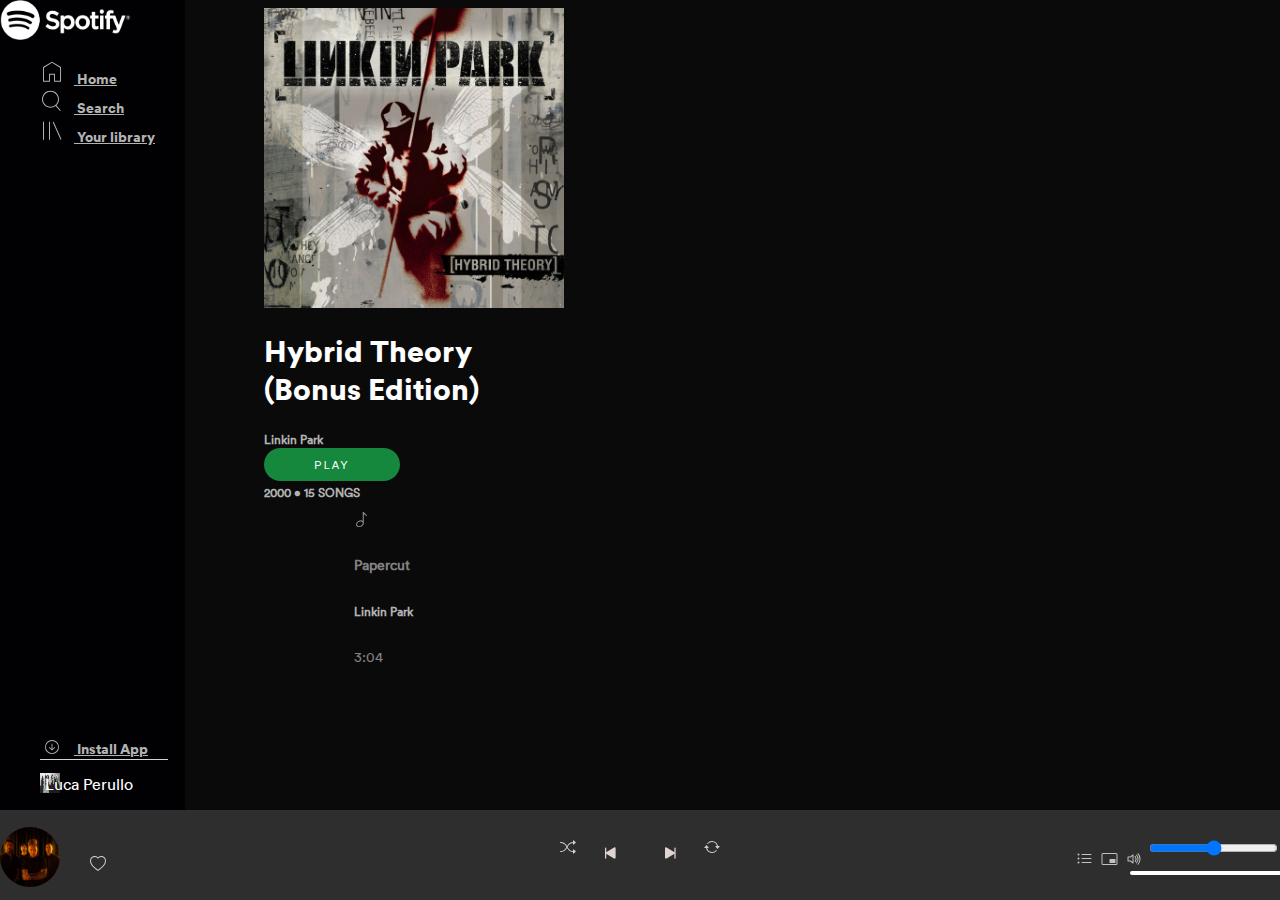
==== commit cdbd1473: "Merge pull request #9 from RobertoScioni/Evgeni" ====
--- a/album.html
+++ b/album.html
@@ -1,627 +1,422 @@
 <!DOCTYPE html>
 <html lang="en">
-	<head>
-		<!-- Required meta tags -->
-		<meta charset="utf-8" />
-		<meta
-			name="viewport"
-			content="width=device-width, initial-scale=1, shrink-to-fit=no"
-		/>
-
-		<!-- Bootstrap CSS -->
-		<link
-			rel="stylesheet"
-			href="https://cdn.jsdelivr.net/npm/bootstrap@4.5.3/dist/css/bootstrap.min.css"
-			integrity="sha384-TX8t27EcRE3e/ihU7zmQxVncDAy5uIKz4rEkgIXeMed4M0jlfIDPvg6uqKI2xXr2"
-			crossorigin="anonymous"
-		/>
-		<!-- css -->
-		<link rel="stylesheet" href="styles/style.css" />
-
-		<!--FONT AWESOME-->
-		<link
-			rel="stylesheet"
-			href="https://use.fontawesome.com/releases/v5.15.1/css/all.css"
-			integrity="sha384-vp86vTRFVJgpjF9jiIGPEEqYqlDwgyBgEF109VFjmqGmIY/Y4HV4d3Gp2irVfcrp"
-			crossorigin="anonymous"
-		/>
-		<link rel="icon" href="imgs/spotifymainlogo.ico" />
-		<title>Artist Page</title>
-	</head>
-	<body class="color-change-gray" id="album-body">
-		<!-- /*class="color-change-5x*/ -->
-
-		<!--MAIN BODY-->
-
-		<div class="btn-group dropright">
-			<button
-				style="z-index: 100"
-				type="button"
-				class="btn dropdown-toggle"
-				data-toggle="dropdown"
-				aria-haspopup="true"
-				aria-expanded="false"
-			>
-				<i class="fab fa-spotify"></i>
-			</button>
-			<div class="dropdown-menu">
-				<a class="dropdown-item" href="index.html">Home</a>
-				<a class="dropdown-item" href="artist.html">Search</a>
-				<a class="dropdown-item" href="album.html">Your library</a>
-				<div class="dropdown-divider"></div>
-				<a class="dropdown-item" href="Register.html">Sign Up</a>
-				<a class="dropdown-item" href="login.html">Login</a>
-			</div>
-		</div>
-
-		<div class="container-fluid d-flex">
-			<div class="row">
-				<div class="col col-12 col-lg-4">
-					<div class="container d-flex flex-column mt-5">
-						<div class="row mx-auto">
-							<img
-								class="img-fluid"
-								src="imgs/l2.jpg"
-								width="300px"
-								alt="album"
-							/>
-						</div>
-						<div class="row text-center d-flex justify-content-center">
-							<h1>Hybrid Theory (Bonus Edition)</h1>
-						</div>
-						<div class="row text-center d-flex justify-content-center">
-							<span class="text-muted">Linkin Park</span>
-						</div>
-						<div class="row d-flex justify-content-center mt-3">
-							<button id="playbtn" class="btn-play">PLAY</button>
-						</div>
-						<div class="row text-center d-flex justify-content-center mt-2">
-							<span class="text-muted">2000 • 15 SONGS</span>
-						</div>
-						<div class="row text-center d-flex justify-content-center mt-4">
-							<i class="far fa-heart mt-1 mr-3"></i>
-							<i class="fas fa-ellipsis-h mt-1"></i>
-						</div>
-					</div>
-				</div>
-				<div id="songList" class="col col-12 col-lg-8">
-					<div class="container d-flex flex-column mt-5">
-						<div class="row d-flex justify-content-between">
-							<div class="row">
-								<img
-									src="imgs/note.png"
-									height="15px"
-									width="15px"
-									alt="note"
-								/>
-								<div class="col d-flex flex-column">
-									<h5>Papercut</h5>
-									<h6>Linkin Park</h6>
-								</div>
-							</div>
-							<div class="songLength">3:04</div>
-						</div>
-						<div
-							class="row d-flex justify-content-between justify-content-between"
-						>
-							<div class="row">
-								<img
-									src="imgs/note.png"
-									height="15px"
-									width="15px"
-									alt="note"
-								/>
-								<div class="col songTitle d-flex flex-column">
-									<h5>One Step Closer</h5>
-									<h6>Linkin Park</h6>
-								</div>
-							</div>
-							<div class="songLength">2:37</div>
-						</div>
-						<div class="row d-flex justify-content-between">
-							<div class="row">
-								<img
-									src="imgs/note.png"
-									height="15px"
-									width="15px"
-									alt="note"
-								/>
-								<div class="col songTitle d-flex flex-column">
-									<h5>With You</h5>
-									<h6>Linkin Park</h6>
-								</div>
-							</div>
-							<div class="songLength">3:23</div>
-						</div>
-						<div class="row d-flex justify-content-between">
-							<div class="row">
-								<img
-									src="imgs/note.png"
-									height="15px"
-									width="15px"
-									alt="note"
-								/>
-								<div class="col songTitle d-flex flex-column">
-									<h5>Points of Authority</h5>
-									<h6>Linkin Park</h6>
-								</div>
-							</div>
-							<div class="songLength">3:20</div>
-						</div>
-						<div class="row d-flex justify-content-between">
-							<div class="row">
-								<img
-									src="imgs/note.png"
-									height="15px"
-									width="15px"
-									alt="note"
-								/>
-								<div class="col songTitle d-flex flex-column">
-									<h5>Crawling</h5>
-									<h6>Linkin Park</h6>
-								</div>
-							</div>
-							<div class="songLength">3:28</div>
-						</div>
-						<div class="row d-flex justify-content-between">
-							<div class="row">
-								<img
-									src="imgs/note.png"
-									height="15px"
-									width="15px"
-									alt="note"
-								/>
-								<div class="col songTitle d-flex flex-column">
-									<h5>Run Away</h5>
-									<h6>Linkin Park</h6>
-								</div>
-							</div>
-							<div class="songLength">3:03</div>
-						</div>
-						<div class="row d-flex justify-content-between">
-							<div class="row">
-								<img
-									src="imgs/note.png"
-									height="15px"
-									width="15px"
-									alt="note"
-								/>
-								<div class="col songTitle d-flex flex-column">
-									<h5>By Myself</h5>
-									<h6>Linkin Park</h6>
-								</div>
-							</div>
-							<div class="songLength">3:09</div>
-						</div>
-						<div class="row d-flex justify-content-between">
-							<div class="row">
-								<img
-									src="imgs/note.png"
-									height="15px"
-									width="15px"
-									alt="note"
-								/>
-								<div class="col songTitle d-flex flex-column">
-									<h5>In the End</h5>
-									<h6>Linkin Park</h6>
-								</div>
-							</div>
-							<div class="songLength">3:36</div>
-						</div>
-						<div class="row d-flex justify-content-between">
-							<div class="row">
-								<img
-									src="imgs/note.png"
-									height="15px"
-									width="15px"
-									alt="note"
-								/>
-								<div class="col songTitle d-flex flex-column">
-									<h5>A Place for My Head</h5>
-									<h6>Linkin Park</h6>
-								</div>
-							</div>
-							<div class="songLength">3:04</div>
-						</div>
-						<div class="row d-flex justify-content-between">
-							<div class="row">
-								<img
-									src="imgs/note.png"
-									height="15px"
-									width="15px"
-									alt="note"
-								/>
-								<div class="col songTitle d-flex flex-column">
-									<h5>Forgotten</h5>
-									<h6>Linkin Park</h6>
-								</div>
-							</div>
-							<div class="songLength">3:14</div>
-						</div>
-						<div class="row d-flex justify-content-between">
-							<div class="row">
-								<img
-									src="imgs/note.png"
-									height="15px"
-									width="15px"
-									alt="note"
-								/>
-								<div class="col songTitle d-flex flex-column">
-									<h5>Cure for the Itch</h5>
-									<h6>Linkin Park</h6>
-								</div>
-							</div>
-							<div class="songLength">2:37</div>
-						</div>
-						<div class="row d-flex justify-content-between">
-							<div class="row">
-								<img
-									src="imgs/note.png"
-									height="15px"
-									width="15px"
-									alt="note"
-								/>
-								<div class="col songTitle d-flex flex-column">
-									<h5>Pushing Me Away</h5>
-									<h6>Linkin Park</h6>
-								</div>
-							</div>
-							<div class="songLength">3:11</div>
-						</div>
-						<div class="row d-flex justify-content-between">
-							<div class="row">
-								<img
-									src="imgs/note.png"
-									height="15px"
-									width="15px"
-									alt="note"
-								/>
-								<div class="col songTitle d-flex flex-column">
-									<h5>My December</h5>
-									<h6>Linkin Park</h6>
-								</div>
-							</div>
-							<div class="songLength">4:20</div>
-						</div>
-						<div class="row d-flex justify-content-between">
-							<div class="row">
-								<img
-									src="imgs/note.png"
-									height="15px"
-									width="15px"
-									alt="note"
-								/>
-								<div class="col songTitle d-flex flex-column">
-									<h5>High Voltage</h5>
-									<h6>Linkin Park</h6>
-								</div>
-							</div>
-							<div class="songLength">3:45</div>
-						</div>
-						<div class="row d-flex justify-content-between">
-							<div class="row">
-								<img
-									src="imgs/note.png"
-									height="15px"
-									width="15px"
-									alt="note"
-								/>
-								<div class="col songTitle d-flex flex-column">
-									<h5>Papercut - Live at Yalding House</h5>
-									<h6>Linkin Park</h6>
-								</div>
-							</div>
-							<div class="songLength">3:04</div>
-						</div>
-					</div>
-				</div>
-			</div>
-		</div>
-
-		<footer>
-			<!--START OF SIDE-NAV-->
-
-			<nav
-				class="navbar navbar-expand-sm navbar-dark navbar-fixed-left fixed-left"
-			>
-				<a class="navbar-brand" href="#">
-					<img src="imgs/Spotify_Logo_White.png" width="131" height="40"
-				/></a>
-
-				<div class="collapse navbar-collapse" id="navbarNavDropdown">
-					<ul class="navbar-nav d-flex flex-column mt-3">
-						<li class="nav-item">
-							<a class="nav-link" href="index.html">
-								<svg
-									viewBox="0 0 512 512"
-									width="24"
-									height="24"
-									xmlns="http://www.w3.org/2000/svg"
-								>
-									<path
-										d="M 256.274 60.84 L 84.324 166.237 L 84.324 443.063 L 193.27 443.063 L 193.27 293.73 L 320.228 293.73 L 320.228 443.063 L 428.222 443.063 L 428.222 165.476 L 256.274 60.84 Z M 256.274 35.95 L 448.452 149.145 L 448.452 464.395 L 300 464.395 L 300 315.062 L 213.499 315.062 L 213.499 464.395 L 64.095 464.395 L 64.095 150.161 L 256.274 35.95 Z"
-										fill="currentColor"
-									></path>
-								</svg>
-								Home</a
-							>
-						</li>
-						<li class="nav-item">
-							<a class="nav-link" href="artist.html"
-								><svg
-									viewBox="0 0 512 512"
-									width="24"
-									height="24"
-									xmlns="http://www.w3.org/2000/svg"
-								>
-									<path
-										d="M349.714 347.937l93.714 109.969-16.254 13.969-93.969-109.969q-48.508 36.825-109.207 36.825-36.826 0-70.476-14.349t-57.905-38.603-38.603-57.905-14.349-70.476 14.349-70.476 38.603-57.905 57.905-38.603 70.476-14.349 70.476 14.349 57.905 38.603 38.603 57.905 14.349 70.476q0 37.841-14.73 71.619t-40.889 58.921zM224 377.397q43.428 0 80.254-21.461t58.286-58.286 21.461-80.254-21.461-80.254-58.286-58.285-80.254-21.46-80.254 21.46-58.285 58.285-21.46 80.254 21.46 80.254 58.285 58.286 80.254 21.461z"
-										fill="currentColor"
-										fill-rule="evenodd"
-									></path>
-								</svg>
-								Search</a
-							>
-						</li>
-
-						<li class="nav-item active">
-							<a class="nav-link" href="album.html">
-								<svg
-									viewBox="0 0 512 512"
-									width="24"
-									height="24"
-									xmlns="http://www.w3.org/2000/svg"
-								>
-									<path
-										d="M291.301 81.778l166.349 373.587-19.301 8.635-166.349-373.587zM64 463.746v-384h21.334v384h-21.334zM192 463.746v-384h21.334v384h-21.334z"
-										fill="currentColor"
-									></path>
-								</svg>
-								Your library
-							</a>
-						</li>
-						<span class="profile-nav">
-							<li class="nav-item">
-								<a class="nav-link bottom" href="#"
-									><svg
-										width="1em"
-										class="mr-2"
-										height="1em"
-										viewBox="0 0 16 16"
-										class="bi bi-arrow-down-circle"
-										fill="currentColor"
-										xmlns="http://www.w3.org/2000/svg"
-									>
-										<path
-											fill-rule="evenodd"
-											d="M8 15A7 7 0 1 0 8 1a7 7 0 0 0 0 14zm0 1A8 8 0 1 0 8 0a8 8 0 0 0 0 16z"
-										/>
-										<path
-											fill-rule="evenodd"
-											d="M8 4a.5.5 0 0 1 .5.5v5.793l2.146-2.147a.5.5 0 0 1 .708.708l-3 3a.5.5 0 0 1-.708 0l-3-3a.5.5 0 1 1 .708-.708L7.5 10.293V4.5A.5.5 0 0 1 8 4z"
-										/>
-									</svg>
-									Install App</a
-								>
-							</li>
-						</span>
-
-						<img
-							src="imgs/hero.jpg"
-							class="rounded-circle profile-pic"
-							width="20"
-							height="20"
-							alt=""
-						/>
-						<p class="userName">Luca Perullo</p>
-					</ul>
-				</div>
-			</nav>
-			<!-- end of navbar -->
-			<!-- START PLAYER -->
-
-			<div
-				class="col col-lg-12 d-flex flex-column text-center player-container"
-				id="player-container"
-			>
-				<div class="row text-center mt-3 pb-0 player-controls">
-					<svg
-						width="1em"
-						height="1em"
-						viewBox="0 0 16 16"
-						class="bi bi-shuffle mx-2"
-						fill="currentColor"
-						xmlns="http://www.w3.org/2000/svg"
-					>
-						<path
-							fill-rule="evenodd"
-							d="M0 3.5A.5.5 0 0 1 .5 3H1c2.202 0 3.827 1.24 4.874 2.418.49.552.865 1.102 1.126 1.532.26-.43.636-.98 1.126-1.532C9.173 4.24 10.798 3 13 3v1c-1.798 0-3.173 1.01-4.126 2.082A9.624 9.624 0 0 0 7.556 8a9.624 9.624 0 0 0 1.317 1.918C9.828 10.99 11.204 12 13 12v1c-2.202 0-3.827-1.24-4.874-2.418A10.595 10.595 0 0 1 7 9.05c-.26.43-.636.98-1.126 1.532C4.827 11.76 3.202 13 1 13H.5a.5.5 0 0 1 0-1H1c1.798 0 3.173-1.01 4.126-2.082A9.624 9.624 0 0 0 6.444 8a9.624 9.624 0 0 0-1.317-1.918C4.172 5.01 2.796 4 1 4H.5a.5.5 0 0 1-.5-.5z"
-						/>
-						<path
-							d="M13 5.466V1.534a.25.25 0 0 1 .41-.192l2.36 1.966c.12.1.12.284 0 .384l-2.36 1.966a.25.25 0 0 1-.41-.192zm0 9v-3.932a.25.25 0 0 1 .41-.192l2.36 1.966c.12.1.12.284 0 .384l-2.36 1.966a.25.25 0 0 1-.41-.192z"
-						/>
-					</svg>
-					<div class="navigation">
-						<button id="prev" class="action-btn">
-							<svg
-								width="1em"
-								height="1em"
-								viewBox="0 0 16 16"
-								class="bi bi-skip-start-fill mx-2"
-								fill="currentColor"
-								xmlns="http://www.w3.org/2000/svg"
-							>
-								<path
-									fill-rule="evenodd"
-									d="M4.5 3.5A.5.5 0 0 0 4 4v8a.5.5 0 0 0 1 0V4a.5.5 0 0 0-.5-.5z"
-								/>
-								<path
-									d="M4.903 8.697l6.364 3.692c.54.313 1.232-.066 1.232-.697V4.308c0-.63-.692-1.01-1.232-.696L4.903 7.304a.802.802 0 0 0 0 1.393z"
-								/>
-							</svg>
-						</button>
-
-						<button id="play" class="action-btn action-btn-big">
-							<i
-								class="far fa-play-circle"
-								style="font-size: 30px; margin-top: -5px; width: 30px"
-							></i>
-						</button>
-						<button id="next" class="action-btn">
-							<svg
-								width="1em"
-								height="1em"
-								viewBox="0 0 16 16"
-								class="bi bi-skip-end-fill mx-2"
-								fill="currentColor"
-								xmlns="http://www.w3.org/2000/svg"
-							>
-								<path
-									fill-rule="evenodd"
-									d="M12 3.5a.5.5 0 0 1 .5.5v8a.5.5 0 0 1-1 0V4a.5.5 0 0 1 .5-.5z"
-								/>
-								<path
-									d="M11.596 8.697l-6.363 3.692c-.54.313-1.233-.066-1.233-.697V4.308c0-.63.692-1.01 1.233-.696l6.363 3.692a.802.802 0 0 1 0 1.393z"
-								/>
-							</svg>
-						</button>
-					</div>
-					<svg
-						width="1em"
-						height="1em"
-						viewBox="0 0 16 16"
-						class="bi bi-arrow-repeat mx-2"
-						fill="currentColor"
-						xmlns="http://www.w3.org/2000/svg"
-					>
-						<path
-							d="M11.534 7h3.932a.25.25 0 0 1 .192.41l-1.966 2.36a.25.25 0 0 1-.384 0l-1.966-2.36a.25.25 0 0 1 .192-.41zm-11 2h3.932a.25.25 0 0 0 .192-.41L2.692 6.23a.25.25 0 0 0-.384 0L.342 8.59A.25.25 0 0 0 .534 9z"
-						/>
-						<path
-							fill-rule="evenodd"
-							d="M8 3c-1.552 0-2.94.707-3.857 1.818a.5.5 0 1 1-.771-.636A6.002 6.002 0 0 1 13.917 7H12.9A5.002 5.002 0 0 0 8 3zM3.1 9a5.002 5.002 0 0 0 8.757 2.182.5.5 0 1 1 .771.636A6.002 6.002 0 0 1 2.083 9H3.1z"
-						/>
-					</svg>
-				</div>
-				<div class="row pt-2 position-relative slider mb-3 d-flex">
-					<div class="progress-container" id="progress-container">
-						<div class="progress" id="progress"></div>
-					</div>
-				</div>
-
-				<div class="col-sm-12 col-lg-2 third-col-player mr-2">
-					<svg
-						width="1em"
-						height="1em"
-						viewBox="0 0 16 16"
-						class="bi bi-list-ul mx-2"
-						fill="currentColor"
-						xmlns="http://www.w3.org/2000/svg"
-					>
-						<path
-							fill-rule="evenodd"
-							d="M5 11.5a.5.5 0 0 1 .5-.5h9a.5.5 0 0 1 0 1h-9a.5.5 0 0 1-.5-.5zm0-4a.5.5 0 0 1 .5-.5h9a.5.5 0 0 1 0 1h-9a.5.5 0 0 1-.5-.5zm0-4a.5.5 0 0 1 .5-.5h9a.5.5 0 0 1 0 1h-9a.5.5 0 0 1-.5-.5zm-3 1a1 1 0 1 0 0-2 1 1 0 0 0 0 2zm0 4a1 1 0 1 0 0-2 1 1 0 0 0 0 2zm0 4a1 1 0 1 0 0-2 1 1 0 0 0 0 2z"
-						/>
-					</svg>
-					<svg
-						width="1em"
-						height="1em"
-						viewBox="0 0 16 16"
-						class="bi bi-pip mx-2"
-						fill="currentColor"
-						xmlns="http://www.w3.org/2000/svg"
-					>
-						<path
-							fill-rule="evenodd"
-							d="M0 3.5A1.5 1.5 0 0 1 1.5 2h13A1.5 1.5 0 0 1 16 3.5v9a1.5 1.5 0 0 1-1.5 1.5h-13A1.5 1.5 0 0 1 0 12.5v-9zM1.5 3a.5.5 0 0 0-.5.5v9a.5.5 0 0 0 .5.5h13a.5.5 0 0 0 .5-.5v-9a.5.5 0 0 0-.5-.5h-13z"
-						/>
-						<path
-							d="M8 8.5a.5.5 0 0 1 .5-.5h5a.5.5 0 0 1 .5.5v3a.5.5 0 0 1-.5.5h-5a.5.5 0 0 1-.5-.5v-3z"
-						/>
-					</svg>
-					<svg
-						width="1em"
-						height="1em"
-						viewBox="0 0 16 16"
-						class="bi bi-volume-up mx-2"
-						fill="currentColor"
-						xmlns="http://www.w3.org/2000/svg"
-					>
-						<path
-							fill-rule="evenodd"
-							d="M6.717 3.55A.5.5 0 0 1 7 4v8a.5.5 0 0 1-.812.39L3.825 10.5H1.5A.5.5 0 0 1 1 10V6a.5.5 0 0 1 .5-.5h2.325l2.363-1.89a.5.5 0 0 1 .529-.06zM6 5.04L4.312 6.39A.5.5 0 0 1 4 6.5H2v3h2a.5.5 0 0 1 .312.11L6 10.96V5.04z"
-						/>
-						<path
-							d="M11.536 14.01A8.473 8.473 0 0 0 14.026 8a8.473 8.473 0 0 0-2.49-6.01l-.708.707A7.476 7.476 0 0 1 13.025 8c0 2.071-.84 3.946-2.197 5.303l.708.707z"
-						/>
-						<path
-							d="M10.121 12.596A6.48 6.48 0 0 0 12.025 8a6.48 6.48 0 0 0-1.904-4.596l-.707.707A5.483 5.483 0 0 1 11.025 8a5.483 5.483 0 0 1-1.61 3.89l.706.706z"
-						/>
-						<path
-							d="M8.707 11.182A4.486 4.486 0 0 0 10.025 8a4.486 4.486 0 0 0-1.318-3.182L8 5.525A3.489 3.489 0 0 1 9.025 8 3.49 3.49 0 0 1 8 10.475l.707.707z"
-						/>
-					</svg>
-					<form>
-						<div class="form-group">
-							<label for="formControlRange" class="volumecolor"></label>
-							<input
-								type="range"
-								class="form-control-range"
-								id="formControlRange"
-							/>
-						</div>
-					</form>
-				</div>
-
-				<div class="row">
-					<div class="col-sm-12 col-lg-3 ml-3 d-flex singer-player">
-						<div class="img-container">
-							<img src="imgs/In_the_end.jpg" id="cover" />
-						</div>
-						<div class="title" style="color: #fff">
-							<h4 class="my-0 mx-3 p-0" id="title"></h4>
-						</div>
-						<svg
-							width="1em"
-							height="1em"
-							viewBox="0 0 16 16"
-							class="bi bi-heart mt-2 mr-3"
-							style="color: rgb(206, 206, 206)"
-							fill="currentColor"
-							xmlns="http://www.w3.org/2000/svg"
-						>
-							<path
-								fill-rule="evenodd"
-								d="M8 2.748l-.717-.737C5.6.281 2.514.878 1.4 3.053c-.523 1.023-.641 2.5.314 4.385.92 1.815 2.834 3.989 6.286 6.357 3.452-2.368 5.365-4.542 6.286-6.357.955-1.886.838-3.362.314-4.385C13.486.878 10.4.28 8.717 2.01L8 2.748zM8 15C-7.333 4.868 3.279-3.04 7.824 1.143c.06.055.119.112.176.171a3.12 3.12 0 0 1 .176-.17C12.72-3.042 23.333 4.867 8 15z"
-							/>
-						</svg>
-					</div>
-				</div>
-
-				<audio src="music/Point of Authority.mp3" id="audio-player"></audio>
-			</div>
-			<!-- End PLAYER -->
-			<script src="spotify.js"></script>
-		</footer>
-
-		<!-- Optional JavaScript; choose one of the two! -->
-
-		<!-- Option 1: jQuery and Bootstrap Bundle (includes Popper) -->
-		<script
-			src="https://code.jquery.com/jquery-3.5.1.slim.min.js"
-			integrity="sha384-DfXdz2htPH0lsSSs5nCTpuj/zy4C+OGpamoFVy38MVBnE+IbbVYUew+OrCXaRkfj"
-			crossorigin="anonymous"
-		></script>
-		<script
-			src="https://cdn.jsdelivr.net/npm/bootstrap@4.5.3/dist/js/bootstrap.bundle.min.js"
-			integrity="sha384-ho+j7jyWK8fNQe+A12Hb8AhRq26LrZ/JpcUGGOn+Y7RsweNrtN/tE3MoK7ZeZDyx"
-			crossorigin="anonymous"
-		></script>
-
-		<!-- Option 2: jQuery, Popper.js, and Bootstrap JS
+  <head>
+    <!-- Required meta tags -->
+    <meta charset="utf-8" />
+    <meta
+      name="viewport"
+      content="width=device-width, initial-scale=1, shrink-to-fit=no"
+    />
+
+    <!-- Bootstrap CSS -->
+    <link
+      rel="stylesheet"
+      href="https://cdn.jsdelivr.net/npm/bootstrap@4.5.3/dist/css/bootstrap.min.css"
+      integrity="sha384-TX8t27EcRE3e/ihU7zmQxVncDAy5uIKz4rEkgIXeMed4M0jlfIDPvg6uqKI2xXr2"
+      crossorigin="anonymous"
+    />
+    <!-- css -->
+    <link rel="stylesheet" href="styles/style.css" />
+
+    <!--FONT AWESOME-->
+    <link
+      rel="stylesheet"
+      href="https://use.fontawesome.com/releases/v5.15.1/css/all.css"
+      integrity="sha384-vp86vTRFVJgpjF9jiIGPEEqYqlDwgyBgEF109VFjmqGmIY/Y4HV4d3Gp2irVfcrp"
+      crossorigin="anonymous"
+    />
+    <link rel="icon" href="imgs/spotifymainlogo.ico" />
+    <title>Artist Page</title>
+  </head>
+  <body class="color-change-gray" id="album-body">
+    <!-- /*class="color-change-5x*/ -->
+
+    <!--MAIN BODY-->
+
+    <div class="btn-group dropright">
+      <button
+        style="z-index: 100"
+        type="button"
+        class="btn dropdown-toggle"
+        data-toggle="dropdown"
+        aria-haspopup="true"
+        aria-expanded="false"
+      >
+        <i class="fab fa-spotify"></i>
+      </button>
+      <div class="dropdown-menu">
+        <a class="dropdown-item" href="index.html">Home</a>
+        <a class="dropdown-item" href="artist.html">Search</a>
+        <a class="dropdown-item" href="album.html">Your library</a>
+        <div class="dropdown-divider"></div>
+        <a class="dropdown-item" href="Register.html">Sign Up</a>
+        <a class="dropdown-item" href="login.html">Login</a>
+      </div>
+    </div>
+
+    <div class="container-fluid d-flex">
+      <div class="row">
+        <div class="col col-12 col-lg-4">
+          <div class="container d-flex flex-column mt-5">
+            <div class="row mx-auto">
+              <img
+                class="img-fluid"
+                src="imgs/l2.jpg"
+                width="300px"
+                alt="album"
+              />
+            </div>
+            <div class="row text-center d-flex justify-content-center">
+              <h1 class="generalHeading">Hybrid Theory (Bonus Edition)</h1>
+            </div>
+            <div class="row text-center d-flex justify-content-center">
+              <span class="text-muted artist">Linkin Park</span>
+            </div>
+            <div class="row d-flex justify-content-center mt-3">
+              <button id="playbtn" class="btn-play">PLAY</button>
+            </div>
+            <div class="row text-center d-flex justify-content-center mt-2">
+              <span class="text-muted">2000 • 15 SONGS</span>
+            </div>
+            <div class="row text-center d-flex justify-content-center mt-4">
+              <i class="far fa-heart mt-1 mr-3"></i>
+              <i class="fas fa-ellipsis-h mt-1"></i>
+            </div>
+          </div>
+        </div>
+        <div id="songList" class="col col-12 col-lg-8">
+          <div class="container d-flex flex-column mt-5 here">
+            <div class="row d-flex justify-content-between">
+              <div class="row copy">
+                <img
+                  src="imgs/note.png"
+                  height="15px"
+                  width="15px"
+                  alt="note"
+                />
+                <div class="col d-flex flex-column">
+                  <h5>Papercut</h5>
+                  <h6>Linkin Park</h6>
+                </div>
+              </div>
+              <div class="songLength">3:04</div>
+            </div>
+            
+        </div>
+      </div>
+    </div>
+
+    <footer>
+      <!--START OF SIDE-NAV-->
+
+      <nav
+        class="navbar navbar-expand-sm navbar-dark navbar-fixed-left fixed-left"
+      >
+        <a class="navbar-brand" href="#">
+          <img src="imgs/Spotify_Logo_White.png" width="131" height="40"
+        /></a>
+
+        <div class="collapse navbar-collapse" id="navbarNavDropdown">
+          <ul class="navbar-nav d-flex flex-column mt-3">
+            <li class="nav-item">
+              <a class="nav-link" href="index.html">
+                <svg
+                  viewBox="0 0 512 512"
+                  width="24"
+                  height="24"
+                  xmlns="http://www.w3.org/2000/svg"
+                >
+                  <path
+                    d="M 256.274 60.84 L 84.324 166.237 L 84.324 443.063 L 193.27 443.063 L 193.27 293.73 L 320.228 293.73 L 320.228 443.063 L 428.222 443.063 L 428.222 165.476 L 256.274 60.84 Z M 256.274 35.95 L 448.452 149.145 L 448.452 464.395 L 300 464.395 L 300 315.062 L 213.499 315.062 L 213.499 464.395 L 64.095 464.395 L 64.095 150.161 L 256.274 35.95 Z"
+                    fill="currentColor"
+                  ></path>
+                </svg>
+                Home</a
+              >
+            </li>
+            <li class="nav-item">
+              <a class="nav-link" href="artist.html"
+                ><svg
+                  viewBox="0 0 512 512"
+                  width="24"
+                  height="24"
+                  xmlns="http://www.w3.org/2000/svg"
+                >
+                  <path
+                    d="M349.714 347.937l93.714 109.969-16.254 13.969-93.969-109.969q-48.508 36.825-109.207 36.825-36.826 0-70.476-14.349t-57.905-38.603-38.603-57.905-14.349-70.476 14.349-70.476 38.603-57.905 57.905-38.603 70.476-14.349 70.476 14.349 57.905 38.603 38.603 57.905 14.349 70.476q0 37.841-14.73 71.619t-40.889 58.921zM224 377.397q43.428 0 80.254-21.461t58.286-58.286 21.461-80.254-21.461-80.254-58.286-58.285-80.254-21.46-80.254 21.46-58.285 58.285-21.46 80.254 21.46 80.254 58.285 58.286 80.254 21.461z"
+                    fill="currentColor"
+                    fill-rule="evenodd"
+                  ></path>
+                </svg>
+                Search</a
+              >
+            </li>
+
+            <li class="nav-item active">
+              <a class="nav-link" href="album.html">
+                <svg
+                  viewBox="0 0 512 512"
+                  width="24"
+                  height="24"
+                  xmlns="http://www.w3.org/2000/svg"
+                >
+                  <path
+                    d="M291.301 81.778l166.349 373.587-19.301 8.635-166.349-373.587zM64 463.746v-384h21.334v384h-21.334zM192 463.746v-384h21.334v384h-21.334z"
+                    fill="currentColor"
+                  ></path>
+                </svg>
+                Your library
+              </a>
+            </li>
+            <span class="profile-nav">
+              <li class="nav-item">
+                <a class="nav-link bottom" href="#"
+                  ><svg
+                    width="1em"
+                    class="mr-2"
+                    height="1em"
+                    viewBox="0 0 16 16"
+                    class="bi bi-arrow-down-circle"
+                    fill="currentColor"
+                    xmlns="http://www.w3.org/2000/svg"
+                  >
+                    <path
+                      fill-rule="evenodd"
+                      d="M8 15A7 7 0 1 0 8 1a7 7 0 0 0 0 14zm0 1A8 8 0 1 0 8 0a8 8 0 0 0 0 16z"
+                    />
+                    <path
+                      fill-rule="evenodd"
+                      d="M8 4a.5.5 0 0 1 .5.5v5.793l2.146-2.147a.5.5 0 0 1 .708.708l-3 3a.5.5 0 0 1-.708 0l-3-3a.5.5 0 1 1 .708-.708L7.5 10.293V4.5A.5.5 0 0 1 8 4z"
+                    />
+                  </svg>
+                  Install App</a
+                >
+              </li>
+            </span>
+
+            <img
+              src="imgs/hero.jpg"
+              class="rounded-circle profile-pic"
+              width="20"
+              height="20"
+              alt=""
+            />
+            <p class="userName">Luca Perullo</p>
+          </ul>
+        </div>
+      </nav>
+      <!-- end of navbar -->
+      <!-- START PLAYER -->
+
+      <div
+        class="col col-lg-12 d-flex flex-column text-center player-container"
+        id="player-container"
+      >
+        <div class="row text-center mt-3 pb-0 player-controls">
+          <svg
+            width="1em"
+            height="1em"
+            viewBox="0 0 16 16"
+            class="bi bi-shuffle mx-2"
+            fill="currentColor"
+            xmlns="http://www.w3.org/2000/svg"
+          >
+            <path
+              fill-rule="evenodd"
+              d="M0 3.5A.5.5 0 0 1 .5 3H1c2.202 0 3.827 1.24 4.874 2.418.49.552.865 1.102 1.126 1.532.26-.43.636-.98 1.126-1.532C9.173 4.24 10.798 3 13 3v1c-1.798 0-3.173 1.01-4.126 2.082A9.624 9.624 0 0 0 7.556 8a9.624 9.624 0 0 0 1.317 1.918C9.828 10.99 11.204 12 13 12v1c-2.202 0-3.827-1.24-4.874-2.418A10.595 10.595 0 0 1 7 9.05c-.26.43-.636.98-1.126 1.532C4.827 11.76 3.202 13 1 13H.5a.5.5 0 0 1 0-1H1c1.798 0 3.173-1.01 4.126-2.082A9.624 9.624 0 0 0 6.444 8a9.624 9.624 0 0 0-1.317-1.918C4.172 5.01 2.796 4 1 4H.5a.5.5 0 0 1-.5-.5z"
+            />
+            <path
+              d="M13 5.466V1.534a.25.25 0 0 1 .41-.192l2.36 1.966c.12.1.12.284 0 .384l-2.36 1.966a.25.25 0 0 1-.41-.192zm0 9v-3.932a.25.25 0 0 1 .41-.192l2.36 1.966c.12.1.12.284 0 .384l-2.36 1.966a.25.25 0 0 1-.41-.192z"
+            />
+          </svg>
+          <div class="navigation">
+            <button id="prev" class="action-btn">
+              <svg
+                width="1em"
+                height="1em"
+                viewBox="0 0 16 16"
+                class="bi bi-skip-start-fill mx-2"
+                fill="currentColor"
+                xmlns="http://www.w3.org/2000/svg"
+              >
+                <path
+                  fill-rule="evenodd"
+                  d="M4.5 3.5A.5.5 0 0 0 4 4v8a.5.5 0 0 0 1 0V4a.5.5 0 0 0-.5-.5z"
+                />
+                <path
+                  d="M4.903 8.697l6.364 3.692c.54.313 1.232-.066 1.232-.697V4.308c0-.63-.692-1.01-1.232-.696L4.903 7.304a.802.802 0 0 0 0 1.393z"
+                />
+              </svg>
+            </button>
+
+            <button id="play" class="action-btn action-btn-big">
+              <i
+                class="far fa-play-circle"
+                style="font-size: 30px; margin-top: -5px; width: 30px"
+              ></i>
+            </button>
+            <button id="next" class="action-btn">
+              <svg
+                width="1em"
+                height="1em"
+                viewBox="0 0 16 16"
+                class="bi bi-skip-end-fill mx-2"
+                fill="currentColor"
+                xmlns="http://www.w3.org/2000/svg"
+              >
+                <path
+                  fill-rule="evenodd"
+                  d="M12 3.5a.5.5 0 0 1 .5.5v8a.5.5 0 0 1-1 0V4a.5.5 0 0 1 .5-.5z"
+                />
+                <path
+                  d="M11.596 8.697l-6.363 3.692c-.54.313-1.233-.066-1.233-.697V4.308c0-.63.692-1.01 1.233-.696l6.363 3.692a.802.802 0 0 1 0 1.393z"
+                />
+              </svg>
+            </button>
+          </div>
+          <svg
+            width="1em"
+            height="1em"
+            viewBox="0 0 16 16"
+            class="bi bi-arrow-repeat mx-2"
+            fill="currentColor"
+            xmlns="http://www.w3.org/2000/svg"
+          >
+            <path
+              d="M11.534 7h3.932a.25.25 0 0 1 .192.41l-1.966 2.36a.25.25 0 0 1-.384 0l-1.966-2.36a.25.25 0 0 1 .192-.41zm-11 2h3.932a.25.25 0 0 0 .192-.41L2.692 6.23a.25.25 0 0 0-.384 0L.342 8.59A.25.25 0 0 0 .534 9z"
+            />
+            <path
+              fill-rule="evenodd"
+              d="M8 3c-1.552 0-2.94.707-3.857 1.818a.5.5 0 1 1-.771-.636A6.002 6.002 0 0 1 13.917 7H12.9A5.002 5.002 0 0 0 8 3zM3.1 9a5.002 5.002 0 0 0 8.757 2.182.5.5 0 1 1 .771.636A6.002 6.002 0 0 1 2.083 9H3.1z"
+            />
+          </svg>
+        </div>
+        <div class="row pt-2 position-relative slider mb-3 d-flex">
+          <div class="progress-container" id="progress-container">
+            <div class="progress" id="progress"></div>
+          </div>
+        </div>
+
+        <div class="col-sm-12 col-lg-2 third-col-player mr-2">
+          <svg
+            width="1em"
+            height="1em"
+            viewBox="0 0 16 16"
+            class="bi bi-list-ul mx-2"
+            fill="currentColor"
+            xmlns="http://www.w3.org/2000/svg"
+          >
+            <path
+              fill-rule="evenodd"
+              d="M5 11.5a.5.5 0 0 1 .5-.5h9a.5.5 0 0 1 0 1h-9a.5.5 0 0 1-.5-.5zm0-4a.5.5 0 0 1 .5-.5h9a.5.5 0 0 1 0 1h-9a.5.5 0 0 1-.5-.5zm0-4a.5.5 0 0 1 .5-.5h9a.5.5 0 0 1 0 1h-9a.5.5 0 0 1-.5-.5zm-3 1a1 1 0 1 0 0-2 1 1 0 0 0 0 2zm0 4a1 1 0 1 0 0-2 1 1 0 0 0 0 2zm0 4a1 1 0 1 0 0-2 1 1 0 0 0 0 2z"
+            />
+          </svg>
+          <svg
+            width="1em"
+            height="1em"
+            viewBox="0 0 16 16"
+            class="bi bi-pip mx-2"
+            fill="currentColor"
+            xmlns="http://www.w3.org/2000/svg"
+          >
+            <path
+              fill-rule="evenodd"
+              d="M0 3.5A1.5 1.5 0 0 1 1.5 2h13A1.5 1.5 0 0 1 16 3.5v9a1.5 1.5 0 0 1-1.5 1.5h-13A1.5 1.5 0 0 1 0 12.5v-9zM1.5 3a.5.5 0 0 0-.5.5v9a.5.5 0 0 0 .5.5h13a.5.5 0 0 0 .5-.5v-9a.5.5 0 0 0-.5-.5h-13z"
+            />
+            <path
+              d="M8 8.5a.5.5 0 0 1 .5-.5h5a.5.5 0 0 1 .5.5v3a.5.5 0 0 1-.5.5h-5a.5.5 0 0 1-.5-.5v-3z"
+            />
+          </svg>
+          <svg
+            width="1em"
+            height="1em"
+            viewBox="0 0 16 16"
+            class="bi bi-volume-up mx-2"
+            fill="currentColor"
+            xmlns="http://www.w3.org/2000/svg"
+          >
+            <path
+              fill-rule="evenodd"
+              d="M6.717 3.55A.5.5 0 0 1 7 4v8a.5.5 0 0 1-.812.39L3.825 10.5H1.5A.5.5 0 0 1 1 10V6a.5.5 0 0 1 .5-.5h2.325l2.363-1.89a.5.5 0 0 1 .529-.06zM6 5.04L4.312 6.39A.5.5 0 0 1 4 6.5H2v3h2a.5.5 0 0 1 .312.11L6 10.96V5.04z"
+            />
+            <path
+              d="M11.536 14.01A8.473 8.473 0 0 0 14.026 8a8.473 8.473 0 0 0-2.49-6.01l-.708.707A7.476 7.476 0 0 1 13.025 8c0 2.071-.84 3.946-2.197 5.303l.708.707z"
+            />
+            <path
+              d="M10.121 12.596A6.48 6.48 0 0 0 12.025 8a6.48 6.48 0 0 0-1.904-4.596l-.707.707A5.483 5.483 0 0 1 11.025 8a5.483 5.483 0 0 1-1.61 3.89l.706.706z"
+            />
+            <path
+              d="M8.707 11.182A4.486 4.486 0 0 0 10.025 8a4.486 4.486 0 0 0-1.318-3.182L8 5.525A3.489 3.489 0 0 1 9.025 8 3.49 3.49 0 0 1 8 10.475l.707.707z"
+            />
+          </svg>
+          <form>
+            <div class="form-group">
+              <label for="formControlRange" class="volumecolor"></label>
+              <input
+                type="range"
+                class="form-control-range"
+                id="formControlRange"
+              />
+            </div>
+          </form>
+        </div>
+
+        <div class="row">
+          <div class="col-sm-12 col-lg-3 ml-3 d-flex singer-player">
+            <div class="img-container">
+              <img src="imgs/In_the_end.jpg" id="cover" />
+            </div>
+            <div class="title" style="color: #fff">
+              <h4 class="my-0 mx-3 p-0" id="title"></h4>
+            </div>
+            <svg
+              width="1em"
+              height="1em"
+              viewBox="0 0 16 16"
+              class="bi bi-heart mt-2 mr-3"
+              style="color: rgb(206, 206, 206)"
+              fill="currentColor"
+              xmlns="http://www.w3.org/2000/svg"
+            >
+              <path
+                fill-rule="evenodd"
+                d="M8 2.748l-.717-.737C5.6.281 2.514.878 1.4 3.053c-.523 1.023-.641 2.5.314 4.385.92 1.815 2.834 3.989 6.286 6.357 3.452-2.368 5.365-4.542 6.286-6.357.955-1.886.838-3.362.314-4.385C13.486.878 10.4.28 8.717 2.01L8 2.748zM8 15C-7.333 4.868 3.279-3.04 7.824 1.143c.06.055.119.112.176.171a3.12 3.12 0 0 1 .176-.17C12.72-3.042 23.333 4.867 8 15z"
+              />
+            </svg>
+          </div>
+        </div>
+
+        <audio src="music/Point of Authority.mp3" id="audio-player"></audio>
+      </div>
+      <!-- End PLAYER -->
+      <script src="spotify.js"></script>
+    </footer>
+
+    <!-- Optional JavaScript; choose one of the two! -->
+
+    <!-- Option 1: jQuery and Bootstrap Bundle (includes Popper) -->
+    <script
+      src="https://code.jquery.com/jquery-3.5.1.slim.min.js"
+      integrity="sha384-DfXdz2htPH0lsSSs5nCTpuj/zy4C+OGpamoFVy38MVBnE+IbbVYUew+OrCXaRkfj"
+      crossorigin="anonymous"
+    ></script>
+    <script
+      src="https://cdn.jsdelivr.net/npm/bootstrap@4.5.3/dist/js/bootstrap.bundle.min.js"
+      integrity="sha384-ho+j7jyWK8fNQe+A12Hb8AhRq26LrZ/JpcUGGOn+Y7RsweNrtN/tE3MoK7ZeZDyx"
+      crossorigin="anonymous"
+    ></script>
+    <script src="evgeniScript.js"></script>
+    <script>
+      const fetching = () => {
+        fetch("https://deezerdevs-deezer.p.rapidapi.com/album/{id} API", {
+          method: "GET",
+        });
+      };
+    </script>
+    <!-- Option 2: jQuery, Popper.js, and Bootstrap JS
     <script src="https://code.jquery.com/jquery-3.5.1.slim.min.js" integrity="sha384-DfXdz2htPH0lsSSs5nCTpuj/zy4C+OGpamoFVy38MVBnE+IbbVYUew+OrCXaRkfj" crossorigin="anonymous"></script>
     <script src="https://cdn.jsdelivr.net/npm/popper.js@1.16.1/dist/umd/popper.min.js" integrity="sha384-9/reFTGAW83EW2RDu2S0VKaIzap3H66lZH81PoYlFhbGU+6BZp6G7niu735Sk7lN" crossorigin="anonymous"></script>
     <script src="https://cdn.jsdelivr.net/npm/bootstrap@4.5.3/dist/js/bootstrap.min.js" integrity="sha384-w1Q4orYjBQndcko6MimVbzY0tgp4pWB4lZ7lr30WKz0vr/aWKhXdBNmNb5D92v7s" crossorigin="anonymous"></script>
     -->
-	</body>
+  </body>
 </html>
--- a/styles/style.css
+++ b/styles/style.css
@@ -534,7 +534,7 @@
 
 /*************************************ALBUM PAGE***********************************************/
 
-#album-body .wrapper-img {
+#artist-body .wrapper-img {
   position: absolute;
   top: 0;
   bottom: 0;
@@ -549,7 +549,7 @@
     rgba(32, 32, 32, 0) 100%
   );
 }
-#album-body .jumbotron {
+#artist-body .jumbotron {
   justify-content: center;
   display: flex;
   position: relative;
@@ -559,10 +559,10 @@
   padding-left: 185px;
 }
 
-#album-body {
+#artist-body {
   background-color: rgb(32, 32, 32);
 }
-#album-body #album-banner .btn-follow {
+#artist-body #album-banner .btn-follow {
   margin-right: 17px;
   z-index: 6;
   border: 1px solid #fff;
@@ -577,7 +577,7 @@
   letter-spacing: 2px;
 }
 
-#album-body #album-banner .btn-follow:hover {
+#artist-body #album-banner .btn-follow:hover {
   box-shadow: 0 1px 3px 0 hsla(0, 0%, 100%, 0.3),
     0 0 40px 0 rgba(12, 12, 11, 0.5);
   border-radius: 50px;
@@ -585,12 +585,12 @@
   color: white;
 }
 
-#album-body #album-banner .btn-follow:focus {
+#artist-body #album-banner .btn-follow:focus {
   outline: none;
 }
 
-#album-body #album-banner .btn-play,
-#artist-body .btn-play {
+#artist-body #album-banner .btn-play,
+#album-body .btn-play {
   margin-right: 10px;
   z-index: 6;
   color: #fff;
@@ -607,12 +607,12 @@
   border-color: transparent;
 }
 
-#artist-body .btn-play {
+#album-body .btn-play {
   margin-right: 0;
 }
 
-#album-body #album-banner .btn-play:hover,
-#artist-body .btn-play:hover {
+#artist-body #album-banner .btn-play:hover,
+#album-body .btn-play:hover {
   box-shadow: 0 1px 3px 0 hsla(100, 95%, 40%, 0.149),
     0 0 40px 0 rgba(58, 216, 77, 0.143);
   border-radius: 50px;
@@ -620,12 +620,12 @@
   color: white;
 }
 
-#album-body #album-banner .btn-play:focus,
-#artist-body .btn-play:focus {
+#artist-body #album-banner .btn-play:focus,
+#album-body .btn-play:focus {
   outline: none;
 }
 
-#album-body #groupName {
+#artist-body #groupName {
   z-index: 6;
 
   color: white;
@@ -634,7 +634,7 @@
   top: -20px;
   margin-top: 25px;
 }
-#album-body .buttonbox {
+#artist-body .buttonbox {
   position: absolute;
   top: 20%;
   width: auto;
@@ -646,25 +646,25 @@
   color: rgba(241, 241, 228, 0.666);
   right: 220px;
 }
-#album-body #imgdts {
+#artist-body #imgdts {
   height: 50px;
   margin-left: -10px;
   cursor: pointer;
 }
-#album-body #containerfix {
+#artist-body #containerfix {
   padding-left: 20vh;
   padding-right: 2vw;
   padding-bottom: 100px;
 }
-#album-body .row {
+#artist-body .row {
   margin-bottom: 10px;
 }
-#album-body .card-body {
+#artist-body .card-body {
   background-color: transparent;
   color: whitesmoke;
   text-align: center;
 }
-#album-body .card {
+#artist-body .card {
   padding: 10px 10px 0 10px;
   background-color: transparent;
   border: none !important;
@@ -672,18 +672,18 @@
   transition: 0.25s;
 }
 
-#album-body #list-messages .card {
+#artist-body #list-messages .card {
   width: auto;
   position: relative;
 }
 
-#album-body #list-messages .card-body {
+#artist-body #list-messages .card-body {
   padding: 0;
   font-size: 16px;
   text-align: left;
 }
 
-#album-body .card .rankIcon {
+#artist-body .card .rankIcon {
   position: absolute;
   display: flex;
   flex-direction: column;
@@ -699,13 +699,13 @@
   z-index: 5;
 }
 
-#album-body .card .rankIcon h4 {
+#artist-body .card .rankIcon h4 {
   font-size: 28px;
   margin-bottom: 0;
   padding-top: 10px;
 }
 
-#album-body .card .rankIcon p {
+#artist-body .card .rankIcon p {
   font-size: 13px;
 }
 
@@ -715,7 +715,7 @@
   top: 90%;
   z-index: 7;
 }
-#album-body .list-group-item {
+#artist-body .list-group-item {
   text-align: center;
   padding: 0px;
   margin-right: 2rem;
@@ -728,12 +728,12 @@
   background-color: transparent;
   text-transform: uppercase;
 }
-#album-body .list-group-item.active {
+#artist-body .list-group-item.active {
   text-transform: uppercase;
   color: white;
   background-color: transparent;
 }
-#album-body a.list-group-item.active::after {
+#artist-body a.list-group-item.active::after {
   position: absolute;
   content: "";
   width: 30%;
@@ -744,7 +744,7 @@
   z-index: 5;
 }
 
-#album-body .list-group-item:hover {
+#artist-body .list-group-item:hover {
   color: white;
   background-color: transparent;
 }
@@ -1264,17 +1264,17 @@
 }
 /************************ARTIST PAGE********************************/
 
-body#artist-body {
+body#album-body {
   background-color: rgb(10, 10, 10);
 }
 
-#artist-body h1 {
+#album-body h1 {
   font-size: 30px;
   width: 300px;
   color: white;
 }
 
-#artist-body > .container-fluid {
+#album-body > .container-fluid {
   padding-left: 20vw;
 }
 .color-change-gray {
@@ -1291,17 +1291,17 @@
   animation: pulsate-bck 1.5s ease-in-out infinite both;
 }
 
-#artist-body i {
+#album-body i {
   font-size: 20px;
   color: #696969;
   z-index: 2;
 }
-#album-body i {
+#artist-body i {
   font-size: 17px;
   color: #acacac;
   z-index: 2;
 }
-#album-body i:hover {
+#artist-body i:hover {
   font-size: 17px;
   color: #ffffff;
 }
@@ -1342,7 +1342,7 @@
   color: rgba(255, 255, 255, 0.7);
 }
 
-#artist-body .text-muted {
+#album-body .text-muted {
   font-size: 12px;
   font-weight: 700;
   color: rgba(255, 255, 255, 0.7);
@@ -1627,7 +1627,7 @@
     padding: 0px 0px;
   }
 
-  #artist-body > .container-fluid {
+  #album-body > .container-fluid {
     padding-left: 0;
   }
 
@@ -1635,24 +1635,24 @@
     padding-left: 10vw;
   }
 
-  #album-body #containerfix {
+  #artist-body #containerfix {
     padding-left: 5vw;
     padding-right: 5vw;
   }
 
-  #album-body .card {
+  #artist-body .card {
     margin: 0 auto !important;
   }
 
-  #album-body .card-img-top {
+  #artist-body .card-img-top {
     width: 180px;
   }
 
-  #album-body #nav-tabContent h1 {
+  #artist-body #nav-tabContent h1 {
     text-align: center;
   }
 
-  #album-body .jumbotron {
+  #artist-body .jumbotron {
     padding-left: 0;
   }
 
@@ -1692,17 +1692,17 @@
     font-size: 30px;
   }
 
+  #artist-body .dropright .btn i {
+    color: white;
+    font-size: 30px;
+  }
+
   #album-body .dropright .btn i {
     color: white;
     font-size: 30px;
   }
 
-  #artist-body .dropright .btn i {
-    color: white;
-    font-size: 30px;
-  }
-
-  #artist-body .dropright .dropdown-toggle::after {
+  #album-body .dropright .dropdown-toggle::after {
     margin-left: 10px;
   }
 
@@ -1710,15 +1710,15 @@
     width: auto;
   }
 
-  #artist-body > .container-fluid {
+  #album-body > .container-fluid {
     padding-bottom: 120px;
   }
 
-  #artist-body > .container-fluid > .row {
+  #album-body > .container-fluid > .row {
     width: 100%;
   }
 
-  #artist-body > .container-fluid > .row > .col > .container {
+  #album-body > .container-fluid > .row > .col > .container {
     width: auto;
     padding-right: 0;
   }
